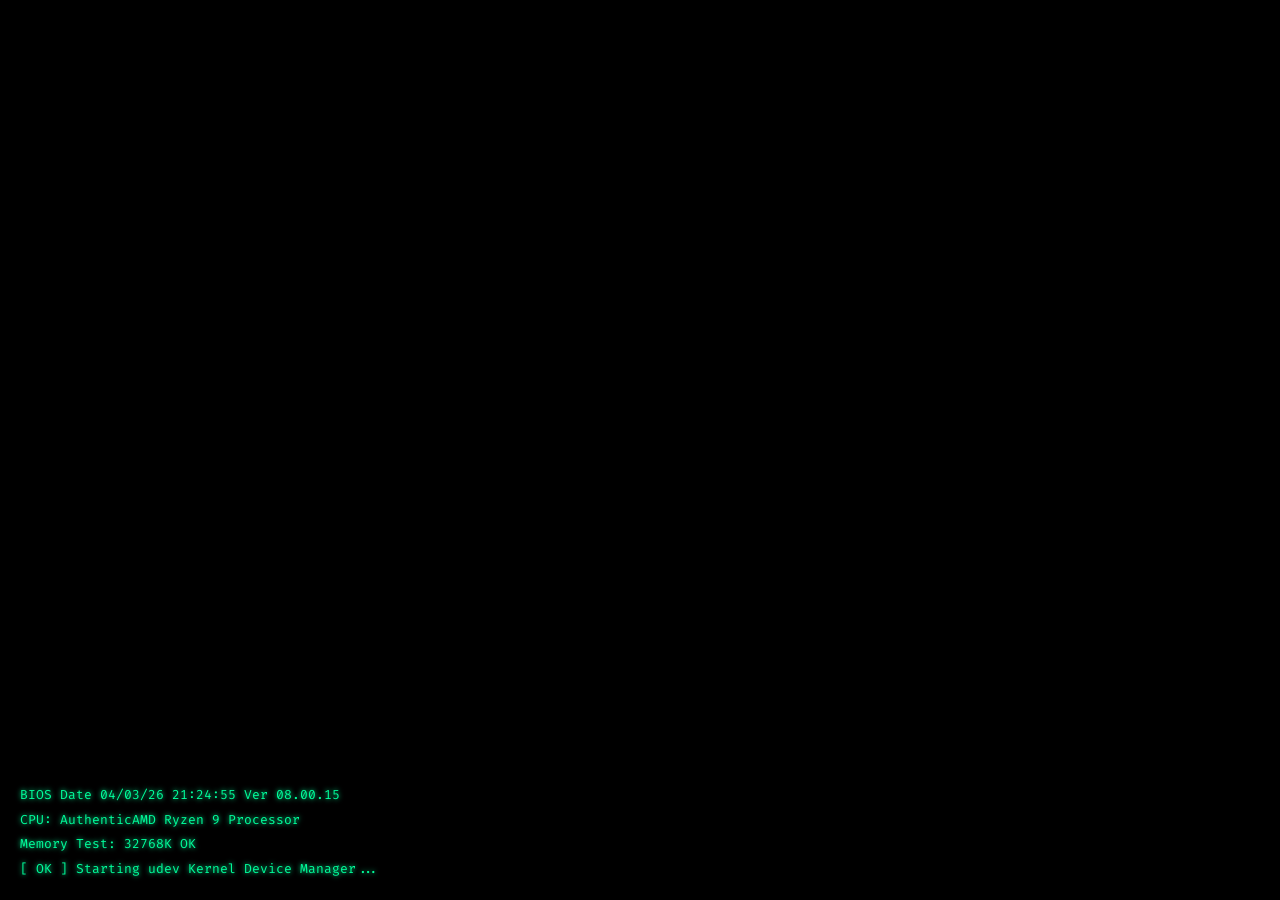
==== index.html @ 86f8ee22 "fix encript email" ====
<!DOCTYPE html>
<html lang="en">

<head>
  <meta charset="UTF-8">
  <meta name="viewport" content="width=device-width, initial-scale=1.0">
  <title>MASU // MATYAS ABRAHAM</title>
  <meta name="description"
    content="Portfolio of Matyas Abraham, a cybersecurity enthusiast, self-taught hacker, and Linux systems explorer. Discover MASU's tools, projects, and free courses.">
  <link
    href="https://fonts.googleapis.com/css2?family=Fira+Code:wght@400;500;600&family=Orbitron:wght@400;600;800;900&display=swap"
    rel="stylesheet">
  <link rel="stylesheet" href="https://cdnjs.cloudflare.com/ajax/libs/font-awesome/6.5.0/css/all.min.css">
  <link rel="stylesheet" href="css/style.css?v=2">
</head>

<body>

  <!-- BOOT SEQUENCE overlay -->
  <div id="boot-screen">
    <div id="boot-log"></div>
  </div>

  <div id="main-content" style="display: none; opacity: 0; transition: opacity 1s;">
    <canvas id="matrix"></canvas>
    <div class="scanline"></div>
    <div class="hex-overlay"></div>

  <!-- HEADER -->
  <header class="logo-header">
    <div class="logo">
      <span class="logo-symbol">☣</span>
      <div class="logo-text">
        <h1 class="glitch" data-text="MATYAS">MATYAS</h1>
        <p class="subtitle">Offensive Security &nbsp;•&nbsp; Linux Systems &nbsp;•&nbsp; Web Exploitation</p>
      </div>
    </div>
    <div class="header-meta">
      <span class="meta-tag">// ADDIS ABABA, ET</span>
      <span class="meta-tag online">● ONLINE</span>
    </div>
  </header>

  <!-- NAV -->
  <nav id="navbar">
    <div class="nav-links">
      <a href="#about"><i class="fas fa-user-secret"></i> About</a>
      <a href="#skills"><i class="fas fa-chart-bar"></i> Skills</a>
      <a href="#tools"><i class="fas fa-toolbox"></i> Arsenal</a>
      <a href="#projects"><i class="fas fa-code-branch"></i> Projects</a>
      <a href="courses.html" target="_blank" rel="noopener"><i class="fas fa-graduation-cap"></i> Courses</a>
      <a href="#terminal"><i class="fas fa-terminal"></i> Terminal</a>
      <a href="#contact"><i class="fas fa-satellite-dish"></i> Contact</a>
    </div>
  </nav>

  <!-- ABOUT -->
  <section id="about" class="card reveal">
    <div class="card-label">// 01 — FOUNDER</div>
    <h2 class="glitch-target">Matyas Abraham</h2>

    <div class="about-grid">
      <div class="about-text">
        <p>Cybersecurity student and self-taught hacker from <span class="t-green">Addis Ababa, Ethiopia</span>.
          Passionate about exploring the depths of technology — from building and customizing Linux environments to
          diving deep into ethical hacking and penetration testing.</p>
        <p>I turn complex problems into hands-on projects: configuring Arch + Hyprland from scratch, building
          interactive security tools, custom ROM flashing, and crafting open-source automation scripts under the <span
            class="t-green">MASU</span> brand.</p>
        <p>I approach learning like a hacker — with curiosity, persistence, and creativity. Founder of <span
            class="t-green">MASU Cyber Academy</span>, building a hacker learning community for everyone.</p>

        <div class="about-badges">
          <span class="badge"><i class="fab fa-linux"></i> Arch Linux</span>
          <span class="badge"><i class="fas fa-shield-halved"></i> BlackArch</span>
          <span class="badge"><i class="fas fa-ethernet"></i> Hyprland</span>
          <span class="badge"><i class="fab fa-github"></i> Open Source</span>
          <span class="badge"><i class="fas fa-globe-africa"></i> Ethiopia</span>
        </div>
      </div>

      <div class="about-stats">
        <div class="stat">
          <span class="stat-num">1</span>
          <span class="stat-label">THM Cert</span>
        </div>
        <div class="stat">
          <span class="stat-num">10+</span>
          <span class="stat-label">Lessons</span>
        </div>
        <div class="stat">
          <span class="stat-num">8+</span>
          <span class="stat-label">Tools</span>
        </div>
        <div class="stat">
          <span class="stat-num">∞</span>
          <span class="stat-label">Curiosity</span>
        </div>
      </div>
    </div>
  </section>

  <!-- SKILLS -->
  <section id="skills" class="card reveal">
    <div class="card-label">// 02 — SKILLS</div>
    <h2 class="glitch-target">Cyber Capabilities</h2>

    <div class="skills-ring-grid">
      <svg width="0" height="0" style="position:absolute;">
        <defs>
          <linearGradient id="greenGradient" x1="0%" y1="0%" x2="100%" y2="0%">
            <stop offset="0%" stop-color="#00ddff" />
            <stop offset="100%" stop-color="#00ff9c" />
          </linearGradient>
          <linearGradient id="yellowGradient" x1="0%" y1="0%" x2="100%" y2="0%">
            <stop offset="0%" stop-color="#f5c518" />
            <stop offset="100%" stop-color="#ffaa00" />
          </linearGradient>
        </defs>
      </svg>

      <div class="skill-ring" data-percent="88">
        <svg viewBox="0 0 100 100">
          <circle class="ring-bg" cx="50" cy="50" r="45"></circle>
          <circle class="ring-fill" cx="50" cy="50" r="45" stroke-dasharray="283" stroke-dashoffset="283"></circle>
        </svg>
        <div class="skill-ring-content">
          <div class="ring-icon"><i class="fab fa-linux"></i></div>
          <div class="ring-num"><span class="counter" data-target="88">0</span><span class="pct">%</span></div>
        </div>
        <p class="ring-name">Arch / Terminal</p>
      </div>

      <div class="skill-ring" data-percent="80">
        <svg viewBox="0 0 100 100">
          <circle class="ring-bg" cx="50" cy="50" r="45"></circle>
          <circle class="ring-fill" cx="50" cy="50" r="45" stroke-dasharray="283" stroke-dashoffset="283"></circle>
        </svg>
        <div class="skill-ring-content">
          <div class="ring-icon"><i class="fas fa-scroll"></i></div>
          <div class="ring-num"><span class="counter" data-target="80">0</span><span class="pct">%</span></div>
        </div>
        <p class="ring-name">Bash Scripting</p>
      </div>

      <div class="skill-ring" data-percent="78">
        <svg viewBox="0 0 100 100">
          <circle class="ring-bg" cx="50" cy="50" r="45"></circle>
          <circle class="ring-fill" cx="50" cy="50" r="45" stroke-dasharray="283" stroke-dashoffset="283"></circle>
        </svg>
        <div class="skill-ring-content">
          <div class="ring-icon"><i class="fas fa-code"></i></div>
          <div class="ring-num"><span class="counter" data-target="78">0</span><span class="pct">%</span></div>
        </div>
        <p class="ring-name">Frontend Dev</p>
      </div>

      <div class="skill-ring" data-percent="65">
        <svg viewBox="0 0 100 100">
          <circle class="ring-bg" cx="50" cy="50" r="45"></circle>
          <circle class="ring-fill" cx="50" cy="50" r="45" stroke-dasharray="283" stroke-dashoffset="283"></circle>
        </svg>
        <div class="skill-ring-content">
          <div class="ring-icon"><i class="fas fa-spider"></i></div>
          <div class="ring-num"><span class="counter" data-target="65">0</span><span class="pct">%</span></div>
        </div>
        <p class="ring-name">Web Security</p>
      </div>

      <div class="skill-ring" data-percent="60">
        <svg viewBox="0 0 100 100">
          <circle class="ring-bg" cx="50" cy="50" r="45"></circle>
          <circle class="ring-fill" cx="50" cy="50" r="45" stroke-dasharray="283" stroke-dashoffset="283"></circle>
        </svg>
        <div class="skill-ring-content">
          <div class="ring-icon"><i class="fas fa-network-wired"></i></div>
          <div class="ring-num"><span class="counter" data-target="60">0</span><span class="pct">%</span></div>
        </div>
        <p class="ring-name">Networking</p>
      </div>

      <div class="skill-ring yellow-ring" data-percent="35">
        <svg viewBox="0 0 100 100">
          <circle class="ring-bg" cx="50" cy="50" r="45"></circle>
          <circle class="ring-fill" cx="50" cy="50" r="45" stroke-dasharray="283" stroke-dashoffset="283"></circle>
        </svg>
        <div class="skill-ring-content">
          <div class="ring-icon"><i class="fab fa-python"></i></div>
          <div class="ring-num"><span class="counter" data-target="35">0</span><span class="pct">%</span></div>
        </div>
        <p class="ring-name">Python</p>
      </div>
    </div>
  </section>

  <!-- TOOLS -->
  <section id="tools" class="card reveal">
    <div class="card-label">// 03 — ARSENAL</div>
    <h2 class="glitch-target">Cyber Arsenal</h2>

    <div class="tools-grid">
      <div class="tool-item">
        <i class="fab fa-linux"></i>
        <span>Arch Linux</span>
      </div>
      <div class="tool-item">
        <i class="fas fa-skull-crossbones"></i>
        <span>BlackArch</span>
      </div>
      <div class="tool-item">
        <i class="fas fa-window-maximize"></i>
        <span>Hyprland</span>
      </div>
      <div class="tool-item">
        <i class="fas fa-terminal"></i>
        <span>Bash / ZSH</span>
      </div>
      <div class="tool-item">
        <i class="fab fa-git-alt"></i>
        <span>Git</span>
      </div>
      <div class="tool-item">
        <i class="fas fa-spider"></i>
        <span>Burp Suite</span>
      </div>
      <div class="tool-item">
        <i class="fas fa-syringe"></i>
        <span>SQLMap</span>
      </div>
      <div class="tool-item">
        <i class="fas fa-satellite-dish"></i>
        <span>Nmap</span>
      </div>
      <div class="tool-item">
        <i class="fas fa-wifi"></i>
        <span>Wireshark</span>
      </div>
      <div class="tool-item">
        <i class="fab fa-python"></i>
        <span>Python</span>
      </div>
    </div>
  </section>

  <!-- PROJECTS -->
  <section id="projects" class="card reveal">
    <div class="card-label">// 04 — PROJECTS</div>
    <h2 class="glitch-target">Build Log</h2>

    <div class="projects-grid">
      <a href="https://github.com/Maty156/masu-hyprland-installer" target="_blank" class="project">
        <div class="project-header">
          <i class="fas fa-desktop"></i>
          <span class="proj-tag">v2.3</span>
        </div>
        <h3>MASU Hyprland Installer</h3>
        <p>Full Hyprland rice with pywal dynamic colors, waybar, wofi, dunst, hyprlock & SDDM. Multi-distro support.</p>
        <div class="proj-footer"><i class="fab fa-github"></i> github.com/Maty156</div>
      </a>

      <a href="https://github.com/Maty156/masu-terminal-installer" target="_blank" class="project">
        <div class="project-header">
          <i class="fas fa-terminal"></i>
          <span class="proj-tag">v7</span>
        </div>
        <h3>MASU Terminal Installer</h3>
        <p>Bash script automating a full ZSH environment: Powerlevel10k, plugins, Nerd Font, multi-distro OS detection.
        </p>
        <div class="proj-footer"><i class="fab fa-github"></i> github.com/Maty156</div>
      </a>

      <a href="/courses.html" target="_blank" class="project">
        <div class="project-header">
          <i class="fas fa-graduation-cap"></i>
          <span class="proj-tag">LIVE</span>
        </div>
        <h3>MASU Free Courses</h3>
        <p>Hacker-themed cybersecurity Free Courses platform. , custom hacker UI frontend.</p>
        <div class="proj-footer"><i class="fab fa-github"></i> github.com/Maty156</div>
      </a>
    </div>
  </section>

  <!-- TERMINAL -->
  <section id="terminal" class="card reveal">
    <div class="card-label">// 05 — TERMINAL</div>
    <h2 class="glitch-target">MASU Terminal</h2>

    <div class="terminal" id="terminalBox">
      <p><span class="t-green">MASU Terminal v1.0</span> — type <span class="t-green">help</span> to begin</p>
    </div>

    <div class="terminal-input-row">
      <span class="prompt">masu@root:~$&nbsp;</span>
      <span class="cursor">█</span>
      <input id="terminalInput" autocomplete="off" spellcheck="false" />
    </div>
  </section>

  <!-- CONTACT -->
  <section id="contact" class="card reveal">
    <div class="card-label">// 06 — SECURE COMMS</div>
    <h2 class="glitch-target">Contact Node</h2>
    
    <div class="contact-content">
      <p>Looking to collaborate, have a question, or just want to ping my server?</p>
      
      <form id="secure-form" class="secure-form" autocomplete="off">
        <div class="input-row">
          <span class="prompt">ALIAS>$</span>
          <input type="text" id="contact-alias" placeholder="guest_user" required>
        </div>
        <div class="input-row">
          <span class="prompt">EMAIL>$</span>
          <input type="email" id="contact-email" placeholder="return_address@domain.com" required>
        </div>
        <div class="input-row">
          <span class="prompt">MSG>$</span>
          <textarea id="contact-msg" placeholder="Enter transmission..." required rows="3"></textarea>
        </div>
        <div class="form-actions">
          <button type="submit" class="btn-glow" id="btn-encrypt">
            <i class="fas fa-lock"></i> Encrypt & Transmit
          </button>
        </div>
        <p id="encrypt-status" style="margin-top: 15px; font-size: 13px; height: 18px; color: var(--green);"></p>
      </form>
      
      <div class="social-links">
        <a href="https://github.com/Maty156" target="_blank"><i class="fab fa-github"></i></a>
        <a href="https://twitter.com/mat_y156" target="_blank"><i class="fab fa-twitter"></i></a>
      </div>
    </div>
  </section>

  <!-- FOOTER -->
  <footer>
    <div class="footer-content">
      <p class="footer-brand">☣ MASU PORTFOLIO</p>
      <p class="footer-sub">Learn • Build • Hack &nbsp;|&nbsp; Addis Ababa, Ethiopia</p>
      <div class="footer-links">
        <a href="https://github.com/Maty156" target="_blank"><i class="fab fa-github"></i></a>
      </div>
    </div>
  </footer>

  <script src="js/script.js?v=2"></script>
  </div> <!-- end #main-content -->
  
  <noscript>
    <style>
      #boot-screen { display: none !important; }
      #main-content { display: block !important; opacity: 1 !important; }
    </style>
  </noscript>
</body>

</html>
---- css/style.css ----
/* =============================================
   MASU CYBER ACADEMY — style.css
   ============================================= */

/* RESET */
*, *::before, *::after {
  box-sizing: border-box;
  margin: 0;
  padding: 0;
}

/* VARIABLES */
:root {
  --green: #00ff9c;
  --green-dim: #00ff9c44;
  --green-faint: #00ff9c08;
  --green-mid: #00ff9c22;
  --yellow: #f5c518;
  --red: #ff4444;
  --cyan: #00ddff;
  --bg: #000;
  --card-bg: rgba(3, 3, 3, 0.65);
  --border: #111;
  --text: #b8f0cc;
  --text-dim: #444;
}

/* BASE */
html { scroll-behavior: smooth; }

body {
  background: var(--bg);
  color: var(--green);
  font-family: 'Fira Code', monospace;
  overflow-x: hidden;
  line-height: 1.6;
  cursor: crosshair;
}

/* SCROLLBAR */
::-webkit-scrollbar {
  width: 8px;
}
::-webkit-scrollbar-track {
  background: var(--bg);
}
::-webkit-scrollbar-thumb {
  background: var(--green-mid);
  border-radius: 4px;
}
::-webkit-scrollbar-thumb:hover {
  background: var(--green);
}

/* MATRIX */
#matrix {
  position: fixed;
  top: 0; left: 0;
  z-index: -2;
  opacity: 0.6;
}

/* OVERLAYS */
.scanline {
  position: fixed;
  inset: 0;
  background: repeating-linear-gradient(
    to bottom,
    transparent 0px,
    transparent 3px,
    rgba(0,0,0,0.06) 3px,
    rgba(0,0,0,0.06) 4px
  );
  pointer-events: none;
  z-index: 1;
}

.hex-overlay {
  position: fixed;
  inset: 0;
  background-image: radial-gradient(circle, #00ff9c06 1px, transparent 1px);
  background-size: 28px 28px;
  z-index: -1;
  pointer-events: none;
}

/* =============================================
   HEADER
   ============================================= */
.logo-header {
  text-align: center;
  padding: 60px 20px 40px;
  border-bottom: 1px solid var(--border);
  position: relative;
}

.logo {
  display: flex;
  align-items: center;
  justify-content: center;
  gap: 20px;
  flex-wrap: wrap;
}

.logo-symbol {
  font-size: 64px;
  text-shadow: 0 0 30px var(--green);
  animation: pulse-glow 3s ease-in-out infinite;
}

@keyframes pulse-glow {
  0%, 100% { text-shadow: 0 0 20px var(--green); }
  50%       { text-shadow: 0 0 40px var(--green), 0 0 80px var(--green-dim); }
}

.logo-text h1.glitch {
  font-family: 'Orbitron', sans-serif;
  font-size: clamp(36px, 7vw, 64px);
  font-weight: 900;
  letter-spacing: 4px;
  text-shadow: 0 0 20px var(--green);
  position: relative;
}

.glitch::before,
.glitch::after {
  content: attr(data-text);
  position: absolute;
  top: 0; left: 0;
  width: 100%;
}

.glitch::before {
  color: #00fffc;
  clip-path: polygon(0 0, 100% 0, 100% 35%, 0 35%);
  animation: glitch-top 4s infinite linear;
  opacity: 0.6;
}

.glitch::after {
  color: #ff00c8;
  clip-path: polygon(0 65%, 100% 65%, 100% 100%, 0 100%);
  animation: glitch-bot 4s infinite linear;
  opacity: 0.4;
}

@keyframes glitch-top {
  0%, 90%, 100% { transform: translate(0); }
  92%            { transform: translate(-2px, -1px); }
  94%            { transform: translate(2px, 1px); }
}
@keyframes glitch-bot {
  0%, 88%, 100% { transform: translate(0); }
  90%            { transform: translate(2px, 1px); }
  93%            { transform: translate(-2px, 0); }
}

.subtitle {
  font-size: 12px;
  color: var(--text-dim);
  letter-spacing: 2px;
  margin-top: 6px;
}

.header-meta {
  display: flex;
  justify-content: center;
  gap: 20px;
  margin-top: 16px;
}

.meta-tag {
  font-size: 11px;
  color: #333;
  letter-spacing: 1px;
}

.meta-tag.online {
  color: var(--green);
  animation: blink 2s infinite;
}

.db-status {
  font-size: 11px;
  color: #333;
  margin-top: 12px;
  letter-spacing: 1px;
  transition: color 0.5s;
}

/* =============================================
   NAV
   ============================================= */
nav {
  display: flex;
  justify-content: center;
  border-bottom: 1px solid var(--border);
  position: sticky;
  top: 0;
  background: rgba(0,0,0,0.9);
  backdrop-filter: blur(10px);
  z-index: 100;
}

.nav-links {
  display: flex;
  flex-wrap: wrap;
  justify-content: center;
}

nav a {
  padding: 12px 16px;
  color: #333;
  text-decoration: none;
  font-size: 12px;
  letter-spacing: 1px;
  position: relative;
  transition: color 0.2s;
  display: flex;
  align-items: center;
  gap: 6px;
}

nav a i { font-size: 11px; }

nav a::after {
  content: "";
  position: absolute;
  bottom: 6px;
  left: 20%;
  width: 0%;
  height: 1px;
  background: var(--green);
  transition: width 0.3s;
}

nav a:hover { color: var(--green); }
nav a:hover::after { width: 60%; }

/* =============================================
   CARDS
   ============================================= */
.card {
  max-width: 900px;
  margin: 40px auto;
  padding: 32px;
  border: 1px solid var(--border);
  background: var(--card-bg);
  backdrop-filter: blur(8px);
  -webkit-backdrop-filter: blur(8px);
  position: relative;
  transition: border-color 0.3s, box-shadow 0.3s, transform 0.3s;
}

.card::before {
  content: "";
  position: absolute;
  top: 0; left: 0;
  width: 3px;
  height: 0;
  background: var(--green);
  transition: height 0.4s ease;
}

.card:hover::before { height: 100%; }

.card:hover {
  border-color: var(--green-dim);
  box-shadow: 0 0 30px rgba(0,255,156,0.06);
}

.card-label {
  font-size: 11px;
  color: var(--text-dim);
  letter-spacing: 2px;
  margin-bottom: 8px;
}

.card h2 {
  font-family: 'Orbitron', sans-serif;
  font-size: 20px;
  font-weight: 600;
  margin-bottom: 24px;
  padding-bottom: 12px;
  border-bottom: 1px solid var(--border);
}

/* =============================================
   ABOUT SECTION
   ============================================= */
.about-grid {
  display: grid;
  grid-template-columns: 1fr 200px;
  gap: 40px;
  align-items: start;
}

@media (max-width: 640px) {
  .about-grid { grid-template-columns: 1fr; }
}

.about-text p {
  color: var(--text);
  font-size: 13px;
  margin-bottom: 14px;
  line-height: 1.7;
}

.t-green { color: var(--green); }
.t-dim   { color: var(--text-dim); }

.about-badges {
  display: flex;
  flex-wrap: wrap;
  gap: 8px;
  margin-top: 20px;
}

.badge {
  font-size: 11px;
  padding: 4px 10px;
  border: 1px solid var(--green-dim);
  color: var(--green);
  background: var(--green-faint);
  letter-spacing: 1px;
  display: flex;
  align-items: center;
  gap: 6px;
}

.about-stats {
  display: grid;
  grid-template-columns: 1fr 1fr;
  gap: 12px;
}

.stat {
  display: flex;
  flex-direction: column;
  align-items: center;
  border: 1px solid var(--border);
  padding: 16px 8px;
  background: rgba(0,255,156,0.02);
  text-align: center;
}

.stat-num {
  font-family: 'Orbitron', sans-serif;
  font-size: 22px;
  font-weight: 700;
  color: var(--green);
  text-shadow: 0 0 10px var(--green);
}

.stat-label {
  font-size: 10px;
  color: var(--text-dim);
  letter-spacing: 1px;
  margin-top: 4px;
}

/* =============================================
   SKILLS OVERHAUL
   ============================================= */
.skills-ring-grid {
  display: grid;
  grid-template-columns: repeat(auto-fit, minmax(110px, 1fr));
  gap: 30px;
  justify-items: center;
  padding-top: 10px;
}

.skill-ring {
  position: relative;
  width: 120px;
  display: flex;
  flex-direction: column;
  align-items: center;
}

.skill-ring svg {
  width: 100px;
  height: 100px;
  transform: rotate(-90deg);
  overflow: visible;
}

.ring-bg {
  fill: none;
  stroke: rgba(255, 255, 255, 0.05);
  stroke-width: 4;
}

.ring-fill {
  fill: none;
  stroke: url(#greenGradient);
  stroke-width: 6;
  stroke-linecap: round;
  filter: drop-shadow(0 0 4px var(--green-dim));
  transition: stroke-dashoffset 2s cubic-bezier(0.1, 0.8, 0.2, 1);
}

.yellow-ring .ring-fill {
  stroke: url(#yellowGradient);
  filter: drop-shadow(0 0 4px rgba(245, 197, 24, 0.3));
}

.skill-ring-content {
  position: absolute;
  top: 50px;
  left: 50%;
  transform: translate(-50%, -50%);
  display: flex;
  flex-direction: column;
  align-items: center;
  justify-content: center;
  pointer-events: none;
}

.ring-icon {
  font-size: 16px;
  color: var(--text-dim);
  margin-bottom: 2px;
  transition: color 0.3s, text-shadow 0.3s;
}

.skill-ring:hover .ring-icon {
  color: var(--green);
  text-shadow: 0 0 8px var(--green);
}

.yellow-ring:hover .ring-icon {
  color: var(--yellow);
  text-shadow: 0 0 8px var(--yellow);
}

.ring-num {
  font-family: 'Orbitron', sans-serif;
  font-size: 16px;
  font-weight: 700;
  color: var(--text);
  line-height: 1;
}

.ring-num .pct {
  font-size: 10px;
  color: var(--green);
  margin-left: 2px;
}

.yellow-ring .pct {
  color: var(--yellow);
}

.ring-name {
  margin-top: 14px;
  font-family: 'Fira Code', monospace;
  font-size: 12px;
  text-align: center;
  color: var(--text);
  letter-spacing: 0.5px;
}

/* =============================================
   TOOLS GRID
   ============================================= */
.tools-grid {
  display: grid;
  grid-template-columns: repeat(auto-fill, minmax(130px, 1fr));
  gap: 10px;
}

.tool-item {
  border: 1px solid var(--border);
  padding: 14px 10px;
  text-align: center;
  font-size: 12px;
  color: var(--text-dim);
  transition: 0.2s;
  display: flex;
  flex-direction: column;
  align-items: center;
  gap: 8px;
}

.tool-item i { font-size: 20px; transition: 0.2s; }

.tool-item:hover {
  border-color: var(--green-dim);
  color: var(--green);
  background: var(--green-faint);
  box-shadow: 0 0 12px rgba(0,255,156,0.08);
}

.tool-item:hover i {
  text-shadow: 0 0 10px var(--green);
}

/* =============================================
   PROJECTS
   ============================================= */
.projects-grid {
  display: grid;
  grid-template-columns: repeat(auto-fit, minmax(240px, 1fr));
  gap: 16px;
}

.project {
  border: 1px solid var(--border);
  padding: 22px;
  text-decoration: none;
  color: var(--text);
  display: block;
  transition: 0.25s;
  position: relative;
  overflow: hidden;
}

.project::after {
  content: "";
  position: absolute;
  bottom: 0; left: 0;
  width: 0;
  height: 2px;
  background: var(--green);
  transition: width 0.3s;
}

.project:hover { 
  border-color: var(--green-dim);
  background: rgba(0, 255, 156, 0.02);
  transform: translateY(-4px);
  box-shadow: 0 10px 20px rgba(0,255,156,0.05);
}
.project:hover::after { width: 100%; }

.project-header {
  display: flex;
  justify-content: space-between;
  align-items: center;
  margin-bottom: 10px;
}

.project-header i {
  font-size: 20px;
  color: var(--green);
  text-shadow: 0 0 8px var(--green);
}

.proj-tag {
  font-size: 10px;
  padding: 2px 8px;
  border: 1px solid var(--green-dim);
  color: var(--green);
  background: var(--green-faint);
}

.project h3 {
  font-family: 'Orbitron', sans-serif;
  font-size: 13px;
  color: var(--green);
  margin-bottom: 8px;
}

.project p {
  font-size: 12px;
  color: var(--text-dim);
  line-height: 1.6;
  margin-bottom: 14px;
}

.proj-footer {
  font-size: 11px;
  color: #333;
}

/* =============================================
   CONTACT & BUTTONS
   ============================================= */
.btn-glow {
  display: inline-flex;
  align-items: center;
  gap: 8px;
  padding: 12px 24px;
  background: rgba(0, 255, 156, 0.05);
  color: var(--green);
  border: 1px solid var(--green);
  text-decoration: none;
  font-family: 'Orbitron', sans-serif;
  font-size: 14px;
  letter-spacing: 1px;
  text-transform: uppercase;
  transition: all 0.3s ease;
  position: relative;
  overflow: hidden;
  cursor: pointer;
}

.btn-glow::before {
  content: "";
  position: absolute;
  top: 0; left: -100%;
  width: 100%; height: 100%;
  background: linear-gradient(90deg, transparent, rgba(0, 255, 156, 0.2), transparent);
  transition: left 0.5s ease;
}

.btn-glow:hover {
  background: var(--green);
  color: #000;
  box-shadow: 0 0 20px rgba(0, 255, 156, 0.4);
}

.btn-glow:hover::before {
  left: 100%;
}

.contact-content {
  text-align: center;
  padding: 30px 0 10px;
}

.contact-content p {
  color: var(--text);
  margin-bottom: 24px;
  font-size: 14px;
}

.social-links {
  margin-top: 30px;
  display: flex;
  justify-content: center;
  gap: 20px;
}

.social-links a {
  color: var(--text-dim);
  font-size: 24px;
  transition: color 0.3s, text-shadow 0.3s;
}

.social-links a:hover {
  color: var(--green);
  text-shadow: 0 0 10px var(--green);
}

/* =============================================
   TERMINAL
   ============================================= */
.terminal {
  background: #000;
  border: 1px solid #0a0a0a;
  padding: 16px;
  height: 260px;
  overflow-y: auto;
  font-size: 13px;
  scrollbar-width: thin;
  scrollbar-color: var(--green-dim) transparent;
}

.terminal p { margin-bottom: 4px; color: var(--text); }

.terminal-input-row {
  display: flex;
  align-items: center;
  border: 1px solid #0a0a0a;
  border-top: none;
  padding: 10px 16px;
  gap: 4px;
}

.prompt { color: var(--green); font-size: 13px; white-space: nowrap; }

#terminalInput {
  background: transparent;
  border: none;
  color: var(--green);
  flex: 1;
  outline: none;
  font-family: inherit;
  font-size: 13px;
}

.cursor { animation: blink 1s infinite; color: var(--green); }

@keyframes blink {
  0%, 100% { opacity: 1; }
  50%       { opacity: 0; }
}

/* =============================================
   COURSES PAGE
   ============================================= */
.courses-main {
  max-width: 960px;
  margin: 0 auto;
  padding: 0 20px 60px;
}

/* Search */
.search-wrapper {
  max-width: 960px;
  margin: 30px auto 0;
  padding: 0 20px;
}

.search-box {
  display: flex;
  align-items: center;
  gap: 12px;
  border: 1px solid var(--border);
  background: var(--card-bg);
  padding: 12px 18px;
  transition: border-color 0.2s;
}

.search-box:focus-within {
  border-color: var(--green-dim);
  box-shadow: 0 0 20px rgba(0,255,156,0.05);
}

.search-icon { color: var(--text-dim); font-size: 14px; }

#courseSearch {
  background: transparent;
  border: none;
  outline: none;
  color: var(--green);
  font-family: inherit;
  font-size: 13px;
  flex: 1;
  letter-spacing: 1px;
}

#courseSearch::placeholder { color: #222; }

.search-count {
  font-size: 11px;
  color: var(--text-dim);
  white-space: nowrap;
}

/* Section */
.course-section {
  margin-top: 48px;
}

.section-header {
  display: flex;
  align-items: center;
  gap: 14px;
  margin-bottom: 20px;
  flex-wrap: wrap;
}

.section-label {
  font-size: 10px;
  padding: 3px 8px;
  border: 1px solid var(--red);
  color: var(--red);
  background: rgba(255,68,68,0.06);
  letter-spacing: 2px;
  white-space: nowrap;
}

.course-section[data-section="general"] .section-label {
  border-color: var(--cyan);
  color: var(--cyan);
  background: rgba(0,221,255,0.06);
}

.section-title {
  font-family: 'Orbitron', sans-serif;
  font-size: 15px;
  font-weight: 600;
  color: var(--green);
  display: flex;
  align-items: center;
  gap: 10px;
  white-space: nowrap;
}

.section-title i { font-size: 14px; }

.section-line {
  flex: 1;
  height: 1px;
  background: var(--border);
  min-width: 20px;
}

.section-count {
  font-size: 11px;
  color: var(--text-dim);
  white-space: nowrap;
}

/* Course Grid */
.grid-container {
  display: grid;
  grid-template-columns: repeat(auto-fill, minmax(260px, 1fr));
  gap: 10px;
}

/* Course Card */
.course-card {
  border: 1px solid var(--border);
  padding: 16px 18px;
  display: flex;
  align-items: center;
  gap: 14px;
  color: var(--text);
  text-decoration: none;
  position: relative;
  transition: 0.2s;
  background: var(--card-bg);
  overflow: hidden;
}

/* left accent bar */
.course-card::before {
  content: "";
  position: absolute;
  left: 0; top: 0;
  width: 2px;
  height: 0;
  background: var(--green);
  transition: height 0.25s ease;
}

.course-card:hover::before { height: 100%; }

.course-card:hover {
  border-color: var(--green-dim);
  box-shadow: 0 0 16px rgba(0,255,156,0.08);
  transform: translateX(3px);
}

.course-icon {
  width: 36px;
  height: 36px;
  border: 1px solid var(--border);
  display: flex;
  align-items: center;
  justify-content: center;
  font-size: 16px;
  color: var(--green);
  flex-shrink: 0;
  transition: 0.2s;
}

.course-card:hover .course-icon {
  border-color: var(--green-dim);
  box-shadow: 0 0 10px rgba(0,255,156,0.15);
  text-shadow: 0 0 8px var(--green);
}

.course-info {
  flex: 1;
  display: flex;
  flex-direction: column;
  gap: 3px;
  min-width: 0;
}

.course-title {
  font-size: 13px;
  color: var(--green);
  letter-spacing: 0.5px;
  white-space: nowrap;
  overflow: hidden;
  text-overflow: ellipsis;
}

.course-meta {
  font-size: 10px;
  color: var(--text-dim);
  letter-spacing: 1px;
}

.course-arrow {
  font-size: 10px;
  color: #222;
  transition: color 0.2s;
  flex-shrink: 0;
}

.course-card:hover .course-arrow { color: var(--green); }

/* No results */
.no-results {
  text-align: center;
  padding: 60px 20px;
  color: var(--text-dim);
}

.no-results i { font-size: 32px; margin-bottom: 16px; display: block; }
.no-results p { font-size: 13px; }

/* =============================================
   FOOTER
   ============================================= */
footer {
  border-top: 1px solid var(--border);
  padding: 30px 20px;
  text-align: center;
}

.footer-brand {
  font-family: 'Orbitron', sans-serif;
  font-size: 13px;
  color: var(--green);
  margin-bottom: 6px;
}

.footer-sub {
  font-size: 11px;
  color: var(--text-dim);
  letter-spacing: 1px;
}

.footer-links {
  margin-top: 14px;
  display: flex;
  justify-content: center;
  gap: 16px;
}

.footer-links a {
  color: #333;
  font-size: 18px;
  text-decoration: none;
  transition: color 0.2s;
}

.footer-links a:hover { color: var(--green); }

/* =============================================
   REVEAL ANIMATION
   ============================================= */
.reveal {
  opacity: 0;
  transform: translateY(20px);
  transition: opacity 0.5s ease, transform 0.5s ease;
}

.reveal.visible {
  opacity: 1;
  transform: translateY(0);
}

/* =============================================
   SCROLLBAR
   ============================================= */
::-webkit-scrollbar { width: 4px; }
::-webkit-scrollbar-track { background: transparent; }
::-webkit-scrollbar-thumb { background: var(--green-dim); border-radius: 2px; }

/* =============================================
   RESPONSIVE
   ============================================= */
@media (max-width: 480px) {
  .logo { flex-direction: column; }
  .card { padding: 20px; margin: 20px 12px; }
  .grid-container { grid-template-columns: 1fr; }
  .tools-grid { grid-template-columns: repeat(auto-fill, minmax(100px, 1fr)); }
  .projects-grid { grid-template-columns: 1fr; }
  nav a { padding: 10px 10px; font-size: 11px; }
}

/* Glow depth levels */
.glow-soft { text-shadow: 0 0 6px var(--green); }
.glow-mid  { text-shadow: 0 0 12px var(--green); }
.glow-hard { text-shadow: 0 0 24px var(--green); }

/* Card hover elevation */
.card:hover {
  transform: translateY(-4px);
}

/* Smooth transitions globally */
* {
  transition: all 0.2s ease;
}

.project {
  background: linear-gradient(180deg, #020202, #000);
}

.project:hover {
  transform: translateY(-6px) scale(1.01);
  box-shadow: 0 10px 40px rgba(0,255,156,0.08);
}

/* FILTER BAR */
.course-filters {
  display: flex;
  gap: 10px;
  justify-content: center;
  margin: 20px auto 10px;
  flex-wrap: wrap;
}

/* BUTTON BASE */
.course-filters button {
  background: transparent;
  border: 1px solid var(--border);
  color: var(--text-dim);
  font-family: 'Share Tech Mono', monospace;
  font-size: 11px;
  letter-spacing: 1px;
  padding: 8px 16px;
  cursor: pointer;
  transition: all 0.2s ease;
  position: relative;
}

/* HOVER EFFECT */
.course-filters button:hover {
  color: var(--green);
  border-color: var(--green-dim);
  background: var(--green-faint);
  box-shadow: 0 0 12px rgba(0,255,156,0.08);
}

/* ACTIVE BUTTON */
.course-filters button.active {
  color: var(--green);
  border-color: var(--green);
  background: rgba(0,255,156,0.08);
  box-shadow: 0 0 14px rgba(0,255,156,0.15);
}

/* SMALL GLOW LINE */
.course-filters button::after {
  content: "";
  position: absolute;
  bottom: -2px;
  left: 20%;
  width: 0%;
  height: 1px;
  background: var(--green);
  transition: width 0.3s;
}

.course-filters button:hover::after {
  width: 60%;
}

/* =============================================
   HACKER UX ADDITIONS
   ============================================= */

/* Global Cursor Override */
a, button, .project, .tool-item, .btn-glow, input, textarea {
  cursor: crosshair !important;
}

/* Boot Screen Overlay */
#boot-screen {
  position: fixed;
  inset: 0;
  background: #000;
  z-index: 9999;
  padding: 20px;
  font-family: 'Fira Code', monospace;
  font-size: 13px;
  color: var(--green);
  overflow: hidden;
  display: flex;
  flex-direction: column;
  justify-content: flex-end;
}

#boot-log {
  display: flex;
  flex-direction: column;
  gap: 4px;
}

#boot-log p {
  margin: 0;
  text-shadow: 0 0 5px var(--green);
  opacity: 0;
  animation: log-fade 0.05s forwards;
}

@keyframes log-fade {
  to { opacity: 1; }
}

/* Secure Contact Form */
.secure-form {
  display: flex;
  flex-direction: column;
  gap: 16px;
  text-align: left;
  max-width: 400px;
  margin: 0 auto 30px;
}

.input-row {
  display: flex;
  flex-direction: column;
  gap: 6px;
  background: rgba(0, 255, 156, 0.02);
  border: 1px solid var(--border);
  padding: 10px 14px;
  transition: border-color 0.3s, box-shadow 0.3s;
}

.input-row:focus-within {
  border-color: var(--green-dim);
  box-shadow: 0 0 10px rgba(0, 255, 156, 0.05);
}

.input-row .prompt {
  font-size: 11px;
  color: var(--green);
  letter-spacing: 1px;
}

.secure-form input,
.secure-form textarea {
  background: transparent;
  border: none;
  outline: none;
  color: var(--text);
  font-family: inherit;
  font-size: 13px;
  width: 100%;
}

.secure-form input::placeholder,
.secure-form textarea::placeholder {
  color: #333;
}

.form-actions {
  text-align: center;
  margin-top: 10px;
}
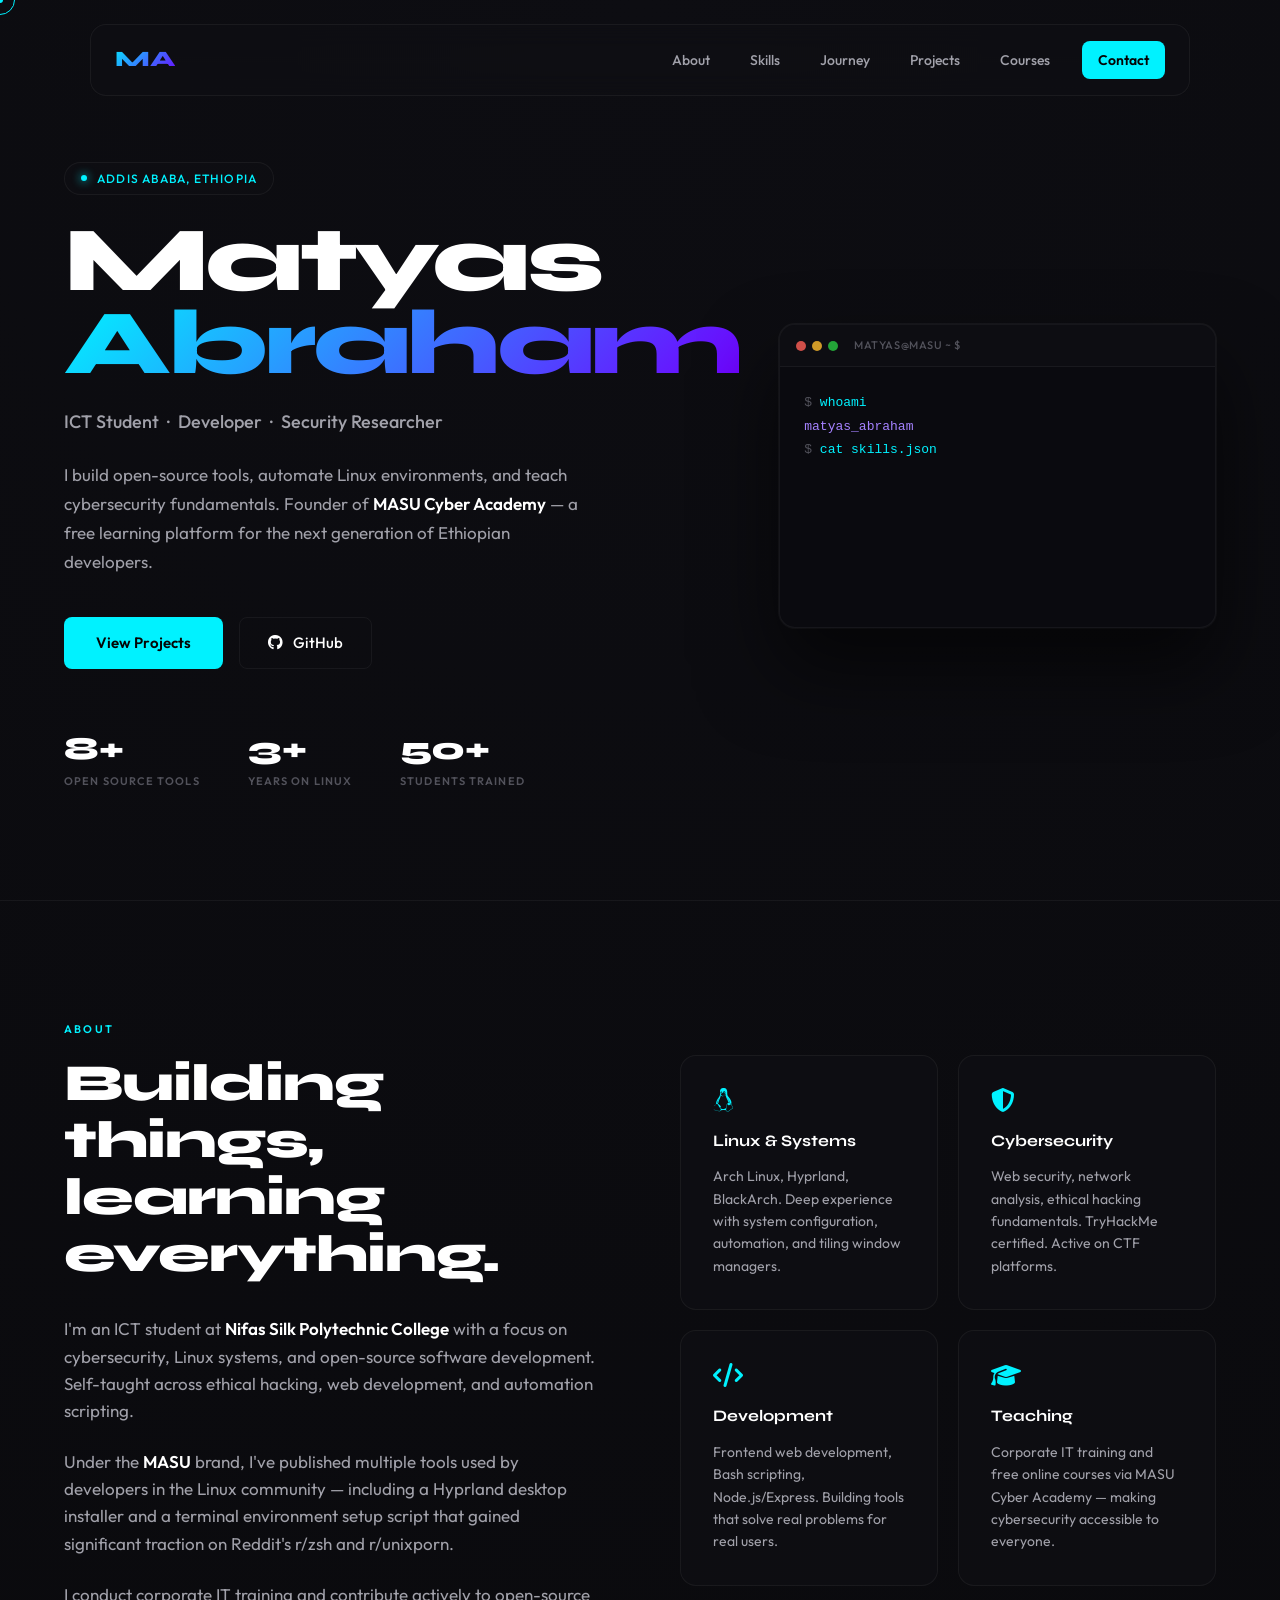
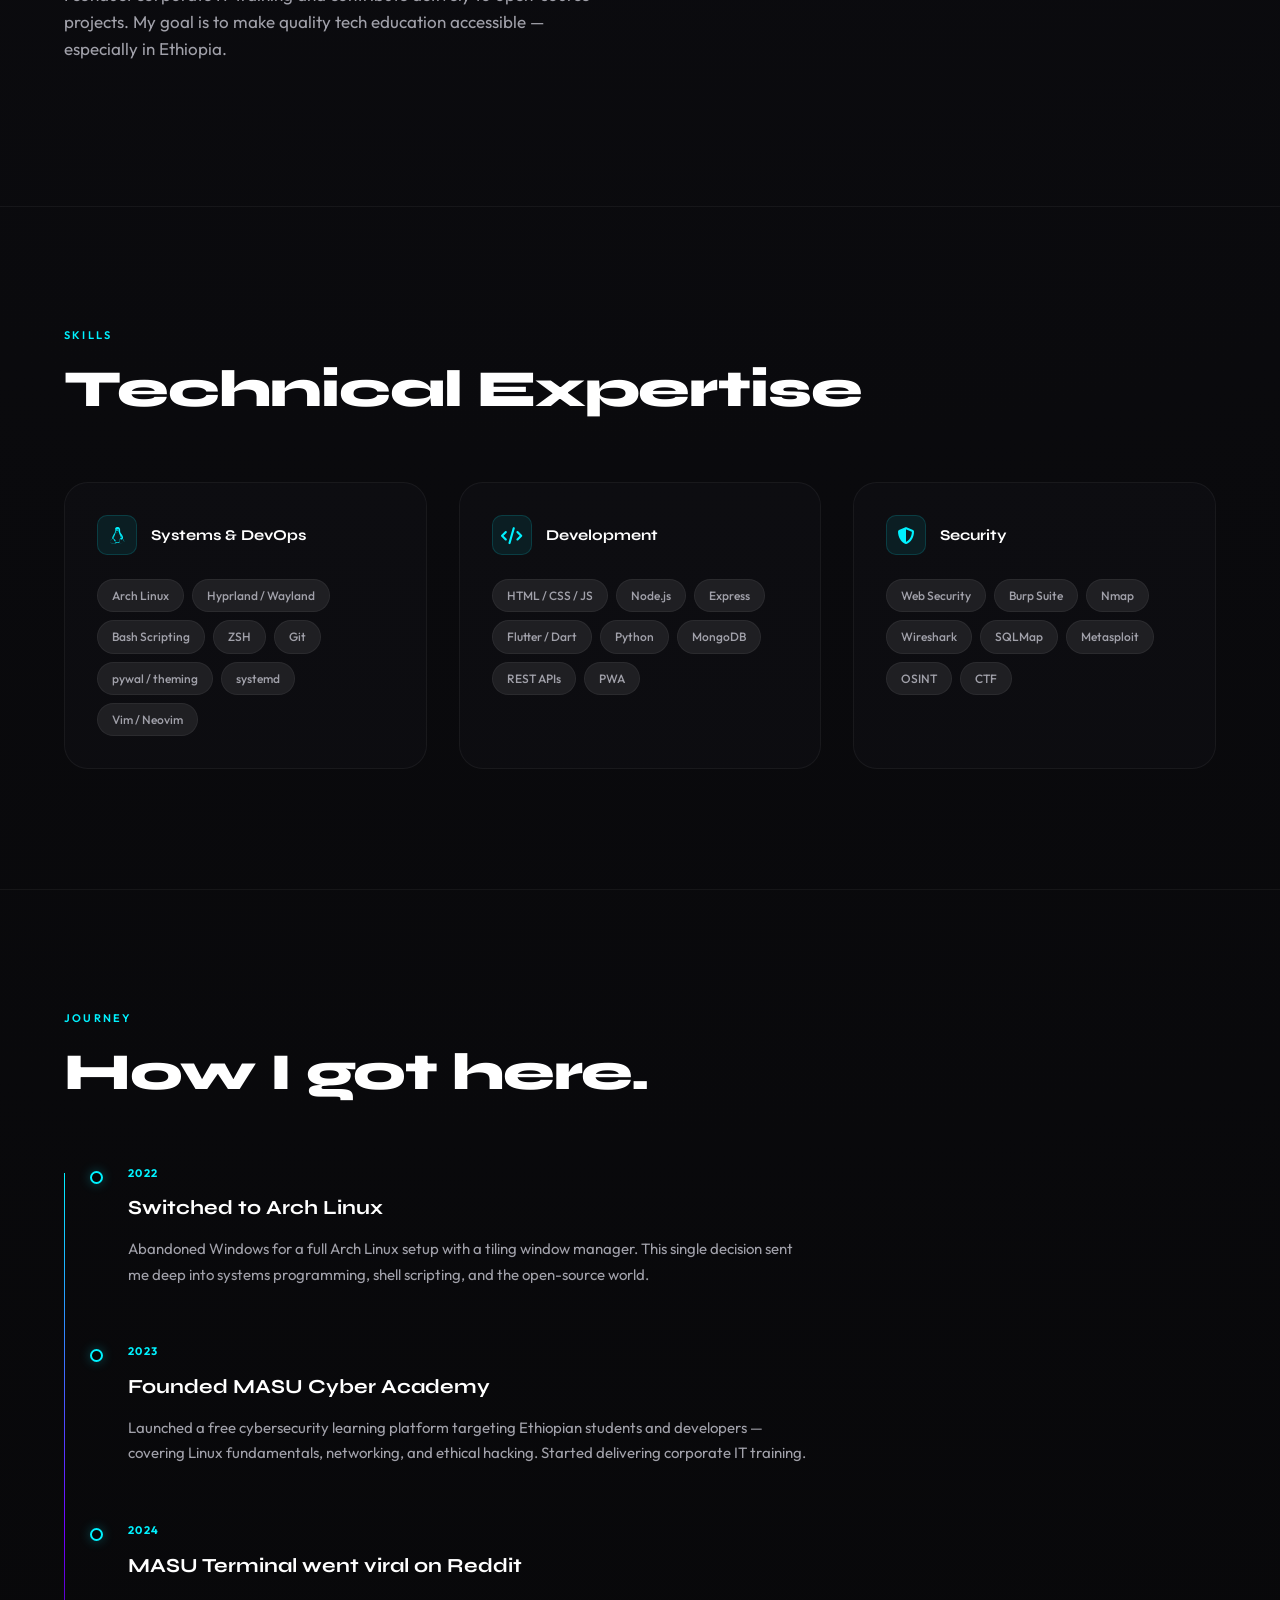
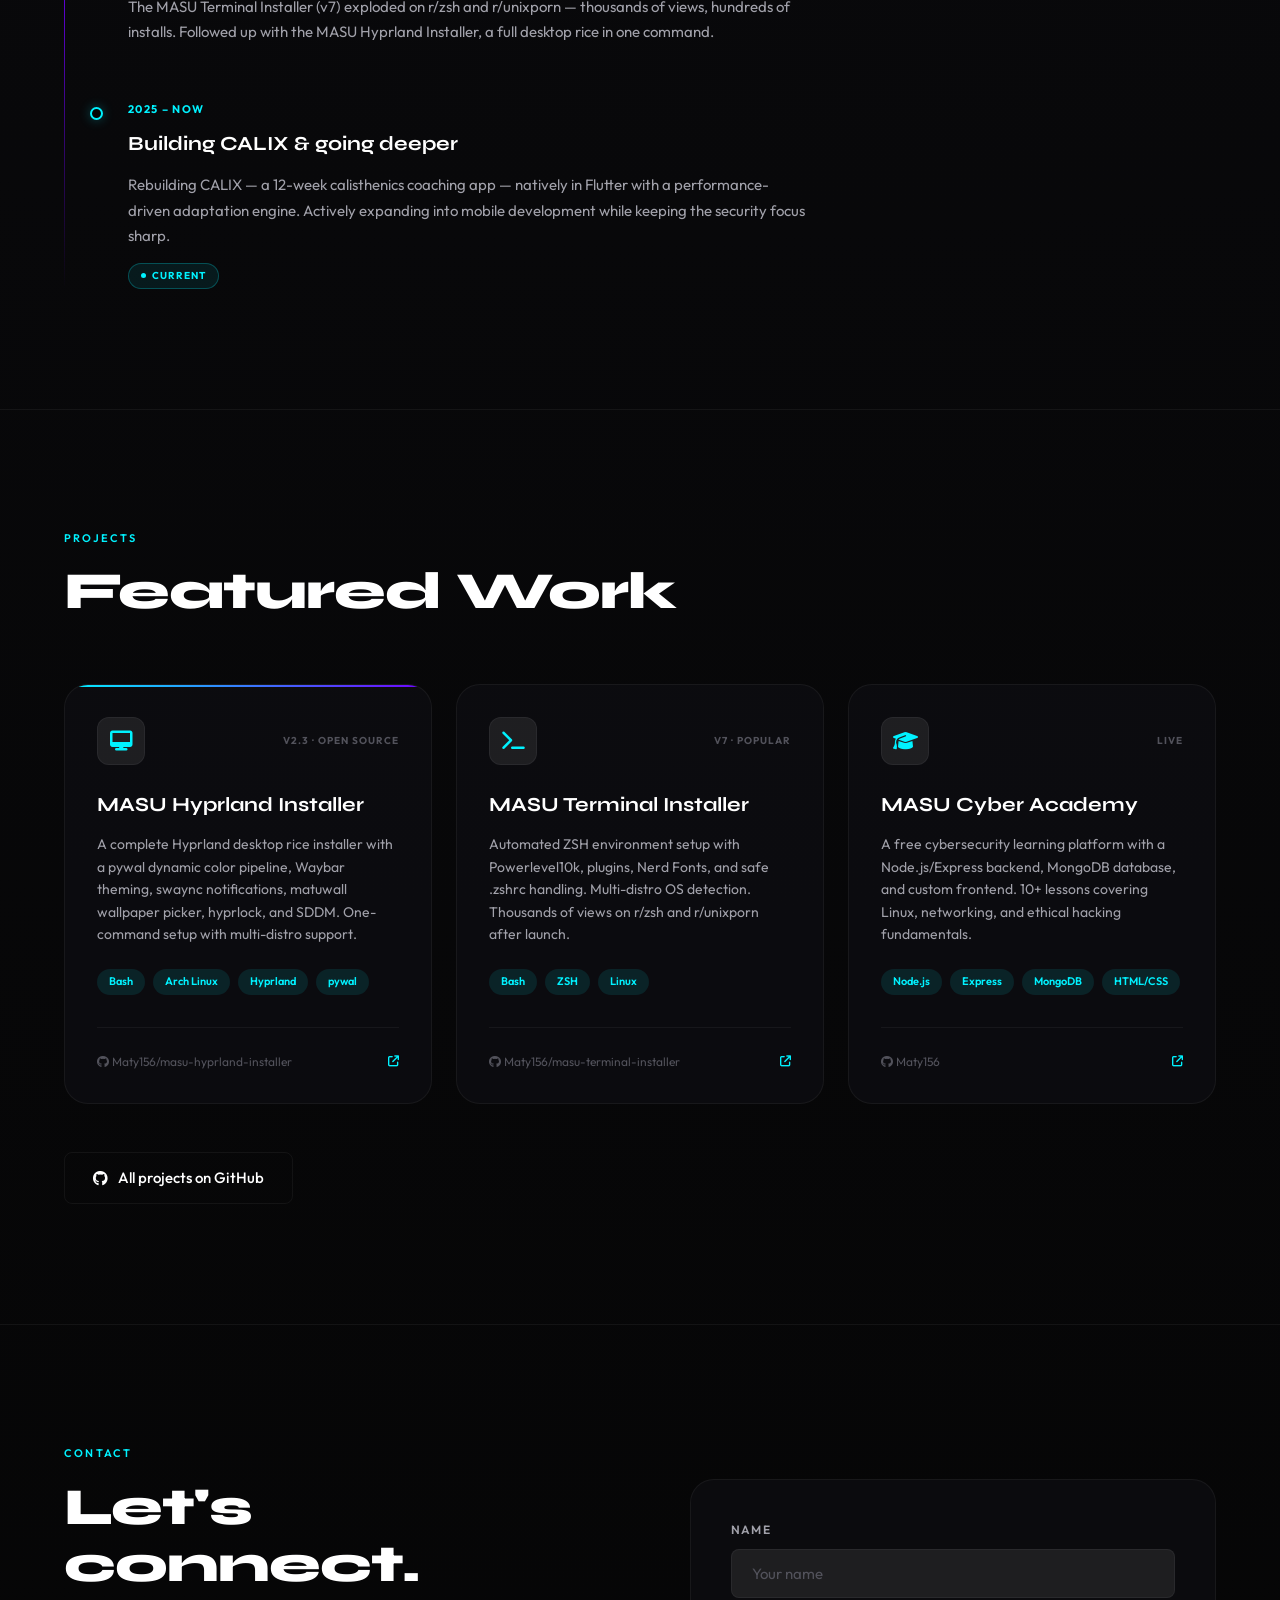
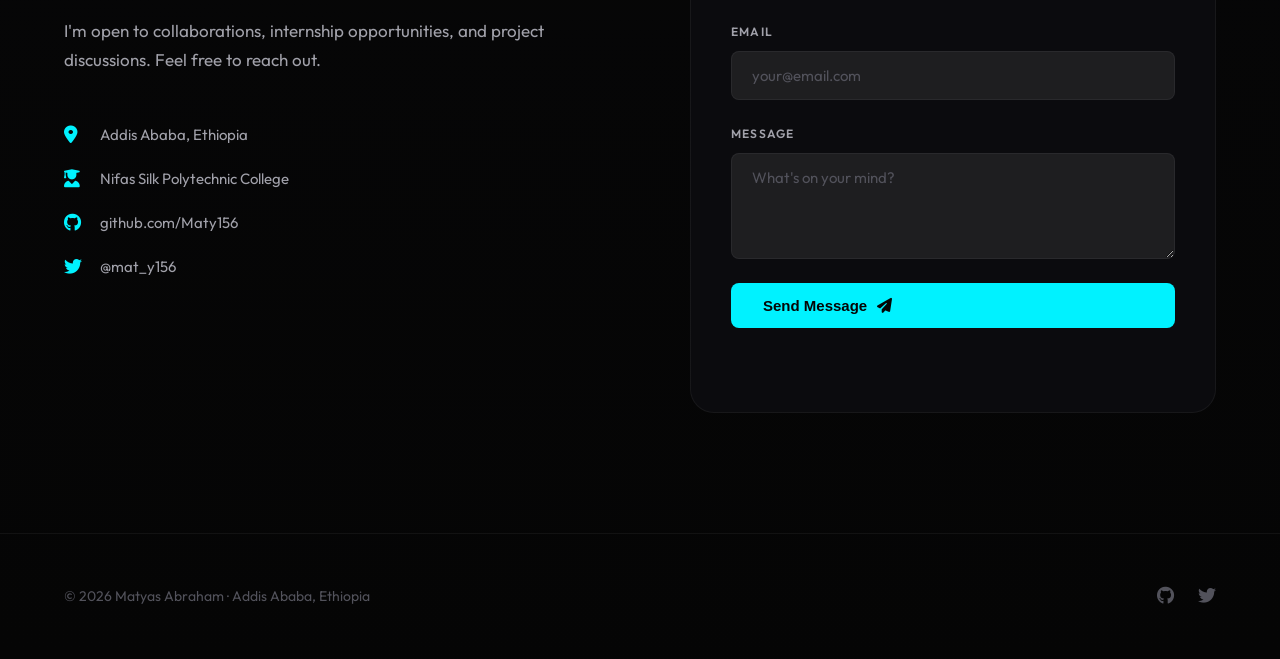
==== commit 1f4c95bd: "updated all file" ====
--- a/index.html
+++ b/index.html
@@ -4,355 +4,325 @@
 <head>
   <meta charset="UTF-8">
   <meta name="viewport" content="width=device-width, initial-scale=1.0">
-  <title>MASU // MATYAS ABRAHAM</title>
-  <meta name="description"
-    content="Portfolio of Matyas Abraham, a cybersecurity enthusiast, self-taught hacker, and Linux systems explorer. Discover MASU's tools, projects, and free courses.">
-  <link
-    href="https://fonts.googleapis.com/css2?family=Fira+Code:wght@400;500;600&family=Orbitron:wght@400;600;800;900&display=swap"
-    rel="stylesheet">
-  <link rel="stylesheet" href="https://cdnjs.cloudflare.com/ajax/libs/font-awesome/6.5.0/css/all.min.css">
-  <link rel="stylesheet" href="css/style.css?v=2">
+  <title>Matyas Abraham — Developer & Security Researcher</title>
+  <meta name="description" content="Portfolio of Matyas Abraham — ICT student, developer, and cybersecurity researcher from Addis Ababa, Ethiopia. Founder of MASU Cyber Academy.">
+  <link rel="preconnect" href="https://fonts.googleapis.com">
+  <link rel="preconnect" href="https://fonts.gstatic.com" crossorigin>
+  <link href="https://fonts.googleapis.com/css2?family=Outfit:wght@300;400;500;600;700&family=Syne:wght@600;700;800&display=swap" rel="stylesheet">
+  <link rel="stylesheet" href="https://cdnjs.cloudflare.com/ajax/libs/font-awesome/6.5.1/css/all.min.css">
+  <link rel="stylesheet" href="css/style.css">
 </head>
 
 <body>
 
-  <!-- BOOT SEQUENCE overlay -->
-  <div id="boot-screen">
-    <div id="boot-log"></div>
+  <div class="cursor-dot"></div>
+  <div class="cursor-outline"></div>
+
+  <div id="main-content">
+
+    <!-- NAV -->
+    <nav id="navbar">
+      <div class="nav-inner">
+        <a href="#" class="nav-logo">MA</a>
+        <div class="nav-links">
+          <a href="#about">About</a>
+          <a href="#skills">Skills</a>
+          <a href="#journey">Journey</a>
+          <a href="#projects">Projects</a>
+          <a href="courses.html" target="_blank">Courses</a>
+          <a href="#contact" class="nav-cta">Contact</a>
+        </div>
+        <button class="nav-toggle" id="navToggle"><i class="fas fa-bars"></i></button>
+      </div>
+    </nav>
+
+    <!-- HERO -->
+    <section id="hero">
+      <div class="hero-inner">
+        <div class="hero-eyebrow">
+          <span class="dot"></span>
+          <span>Addis Ababa, Ethiopia</span>
+        </div>
+        <h1 class="hero-name">Matyas<br><span>Abraham</span></h1>
+        <p class="hero-tagline">ICT Student &nbsp;·&nbsp; Developer &nbsp;·&nbsp; Security Researcher</p>
+        <p class="hero-desc">I build open-source tools, automate Linux environments, and teach cybersecurity fundamentals. Founder of <strong>MASU Cyber Academy</strong> — a free learning platform for the next generation of Ethiopian developers.</p>
+        <div class="hero-actions">
+          <a href="#projects" class="btn-primary">View Projects</a>
+          <a href="https://github.com/Maty156" target="_blank" class="btn-ghost"><i class="fab fa-github"></i> GitHub</a>
+        </div>
+        <div class="hero-stats">
+          <div class="hstat"><span>8+</span><p>Open Source Tools</p></div>
+          <div class="hstat"><span>3+</span><p>Years on Linux</p></div>
+          <div class="hstat"><span>50+</span><p>Students Trained</p></div>
+        </div>
+      </div>
+      <div class="hero-visual">
+        <div class="code-window">
+          <div class="cw-bar">
+            <div class="cw-dots"><span></span><span></span><span></span></div>
+            <p class="cw-title">matyas@masu ~ $</p>
+          </div>
+          <div class="cw-body" id="typeArea"></div>
+        </div>
+      </div>
+    </section>
+
+    <!-- ABOUT -->
+    <section id="about" class="section reveal">
+      <div class="container">
+        <div class="section-label">About</div>
+        <div class="about-grid">
+          <div class="about-text">
+            <h2>Building things,<br>learning everything.</h2>
+            <p>I'm an ICT student at <strong>Nifas Silk Polytechnic College</strong> with a focus on cybersecurity, Linux systems, and open-source software development. Self-taught across ethical hacking, web development, and automation scripting.</p>
+            <p>Under the <strong>MASU</strong> brand, I've published multiple tools used by developers in the Linux community — including a Hyprland desktop installer and a terminal environment setup script that gained significant traction on Reddit's r/zsh and r/unixporn.</p>
+            <p>I conduct corporate IT training and contribute actively to open-source projects. My goal is to make quality tech education accessible — especially in Ethiopia.</p>
+          </div>
+          <div class="about-cards">
+            <div class="acard stagger">
+              <i class="fab fa-linux"></i>
+              <h4>Linux & Systems</h4>
+              <p>Arch Linux, Hyprland, BlackArch. Deep experience with system configuration, automation, and tiling window managers.</p>
+            </div>
+            <div class="acard stagger">
+              <i class="fas fa-shield-halved"></i>
+              <h4>Cybersecurity</h4>
+              <p>Web security, network analysis, ethical hacking fundamentals. TryHackMe certified. Active on CTF platforms.</p>
+            </div>
+            <div class="acard stagger">
+              <i class="fas fa-code"></i>
+              <h4>Development</h4>
+              <p>Frontend web development, Bash scripting, Node.js/Express. Building tools that solve real problems for real users.</p>
+            </div>
+            <div class="acard stagger">
+              <i class="fas fa-graduation-cap"></i>
+              <h4>Teaching</h4>
+              <p>Corporate IT training and free online courses via MASU Cyber Academy — making cybersecurity accessible to everyone.</p>
+            </div>
+          </div>
+        </div>
+      </div>
+    </section>
+
+    <!-- SKILLS -->
+    <section id="skills" class="section reveal">
+      <div class="container">
+        <div class="section-label">Skills</div>
+        <h2>Technical Expertise</h2>
+        <div class="skills-pills-grid">
+          <div class="spill-group stagger">
+            <div class="spill-group-header">
+              <i class="fab fa-linux"></i>
+              <h4>Systems &amp; DevOps</h4>
+            </div>
+            <div class="spill-tags">
+              <span>Arch Linux</span><span>Hyprland / Wayland</span><span>Bash Scripting</span>
+              <span>ZSH</span><span>Git</span><span>pywal / theming</span><span>systemd</span>
+              <span>Vim / Neovim</span>
+            </div>
+          </div>
+          <div class="spill-group stagger">
+            <div class="spill-group-header">
+              <i class="fas fa-code"></i>
+              <h4>Development</h4>
+            </div>
+            <div class="spill-tags">
+              <span>HTML / CSS / JS</span><span>Node.js</span><span>Express</span>
+              <span>Flutter / Dart</span><span>Python</span><span>MongoDB</span>
+              <span>REST APIs</span><span>PWA</span>
+            </div>
+          </div>
+          <div class="spill-group stagger">
+            <div class="spill-group-header">
+              <i class="fas fa-shield-halved"></i>
+              <h4>Security</h4>
+            </div>
+            <div class="spill-tags">
+              <span>Web Security</span><span>Burp Suite</span><span>Nmap</span>
+              <span>Wireshark</span><span>SQLMap</span><span>Metasploit</span>
+              <span>OSINT</span><span>CTF</span>
+            </div>
+          </div>
+        </div>
+      </div>
+    </section>
+
+    <!-- JOURNEY -->
+    <section id="journey" class="section reveal">
+      <div class="container">
+        <div class="section-label">Journey</div>
+        <h2>How I got here.</h2>
+        <div class="timeline">
+
+          <div class="tl-item stagger">
+            <div class="tl-marker"></div>
+            <div class="tl-content">
+              <span class="tl-date">2022</span>
+              <h4>Switched to Arch Linux</h4>
+              <p>Abandoned Windows for a full Arch Linux setup with a tiling window manager. This single decision sent me deep into systems programming, shell scripting, and the open-source world.</p>
+            </div>
+          </div>
+
+          <div class="tl-item stagger">
+            <div class="tl-marker"></div>
+            <div class="tl-content">
+              <span class="tl-date">2023</span>
+              <h4>Founded MASU Cyber Academy</h4>
+              <p>Launched a free cybersecurity learning platform targeting Ethiopian students and developers — covering Linux fundamentals, networking, and ethical hacking. Started delivering corporate IT training.</p>
+            </div>
+          </div>
+
+          <div class="tl-item stagger">
+            <div class="tl-marker"></div>
+            <div class="tl-content">
+              <span class="tl-date">2024</span>
+              <h4>MASU Terminal went viral on Reddit</h4>
+              <p>The MASU Terminal Installer (v7) exploded on r/zsh and r/unixporn — thousands of views, hundreds of installs. Followed up with the MASU Hyprland Installer, a full desktop rice in one command.</p>
+            </div>
+          </div>
+
+          <div class="tl-item stagger">
+            <div class="tl-marker"></div>
+            <div class="tl-content">
+              <span class="tl-date">2025 – Now</span>
+              <h4>Building CALIX &amp; going deeper</h4>
+              <p>Rebuilding CALIX — a 12-week calisthenics coaching app — natively in Flutter with a performance-driven adaptation engine. Actively expanding into mobile development while keeping the security focus sharp.</p>
+              <span class="tl-badge">Current</span>
+            </div>
+          </div>
+
+        </div>
+      </div>
+    </section>
+
+    <!-- PROJECTS -->
+    <section id="projects" class="section reveal">
+      <div class="container">
+        <div class="section-label">Projects</div>
+        <h2>Featured Work</h2>
+        <div class="projects-grid">
+
+          <a href="https://github.com/Maty156/masu-hyprland-installer" target="_blank" class="project-card featured stagger">
+            <div class="pc-top">
+              <div class="pc-icon"><i class="fas fa-desktop"></i></div>
+              <span class="pc-tag">v2.3 · Open Source</span>
+            </div>
+            <h3>MASU Hyprland Installer</h3>
+            <p>A complete Hyprland desktop rice installer with a pywal dynamic color pipeline, Waybar theming, swaync notifications, matuwall wallpaper picker, hyprlock, and SDDM. One-command setup with multi-distro support.</p>
+            <div class="pc-tags">
+              <span>Bash</span><span>Arch Linux</span><span>Hyprland</span><span>pywal</span>
+            </div>
+            <div class="pc-footer">
+              <span><i class="fab fa-github"></i> Maty156/masu-hyprland-installer</span>
+              <i class="fas fa-arrow-up-right-from-square"></i>
+            </div>
+          </a>
+
+          <a href="https://github.com/Maty156/masu-terminal-installer" target="_blank" class="project-card stagger">
+            <div class="pc-top">
+              <div class="pc-icon"><i class="fas fa-terminal"></i></div>
+              <span class="pc-tag">v7 · Popular</span>
+            </div>
+            <h3>MASU Terminal Installer</h3>
+            <p>Automated ZSH environment setup with Powerlevel10k, plugins, Nerd Fonts, and safe .zshrc handling. Multi-distro OS detection. Thousands of views on r/zsh and r/unixporn after launch.</p>
+            <div class="pc-tags">
+              <span>Bash</span><span>ZSH</span><span>Linux</span>
+            </div>
+            <div class="pc-footer">
+              <span><i class="fab fa-github"></i> Maty156/masu-terminal-installer</span>
+              <i class="fas fa-arrow-up-right-from-square"></i>
+            </div>
+          </a>
+
+          <a href="courses.html" target="_blank" class="project-card stagger">
+            <div class="pc-top">
+              <div class="pc-icon"><i class="fas fa-graduation-cap"></i></div>
+              <span class="pc-tag">Live</span>
+            </div>
+            <h3>MASU Cyber Academy</h3>
+            <p>A free cybersecurity learning platform with a Node.js/Express backend, MongoDB database, and custom frontend. 10+ lessons covering Linux, networking, and ethical hacking fundamentals.</p>
+            <div class="pc-tags">
+              <span>Node.js</span><span>Express</span><span>MongoDB</span><span>HTML/CSS</span>
+            </div>
+            <div class="pc-footer">
+              <span><i class="fab fa-github"></i> Maty156</span>
+              <i class="fas fa-arrow-up-right-from-square"></i>
+            </div>
+          </a>
+
+        </div>
+        <div class="projects-more">
+          <a href="https://github.com/Maty156" target="_blank" class="btn-ghost"><i class="fab fa-github"></i> All projects on GitHub</a>
+        </div>
+      </div>
+    </section>
+
+    <!-- CONTACT -->
+    <section id="contact" class="section reveal">
+      <div class="container">
+        <div class="section-label">Contact</div>
+        <div class="contact-grid">
+          <div class="contact-text">
+            <h2>Let's connect.</h2>
+            <p>I'm open to collaborations, internship opportunities, and project discussions. Feel free to reach out.</p>
+            <div class="contact-info">
+              <div><i class="fas fa-location-dot"></i> Addis Ababa, Ethiopia</div>
+              <div><i class="fas fa-user-graduate"></i> Nifas Silk Polytechnic College</div>
+              <div><i class="fab fa-github"></i> <a href="https://github.com/Maty156" target="_blank">github.com/Maty156</a></div>
+              <div><i class="fab fa-twitter"></i> <a href="https://twitter.com/mat_y156" target="_blank">@mat_y156</a></div>
+            </div>
+          </div>
+          <form id="contact-form" class="contact-form" action="https://formspree.io/f/YOUR_FORM_ID" method="POST">
+            <div class="field">
+              <label>Name</label>
+              <input type="text" id="contact-name" placeholder="Your name" required>
+            </div>
+            <div class="field">
+              <label>Email</label>
+              <input type="email" id="contact-email" placeholder="your@email.com" required>
+            </div>
+            <div class="field">
+              <label>Message</label>
+              <textarea id="contact-msg" rows="4" placeholder="What's on your mind?" required></textarea>
+            </div>
+            <button type="submit" class="btn-primary">Send Message <i class="fas fa-paper-plane"></i></button>
+            <p id="form-status"></p>
+          </form>
+        </div>
+      </div>
+    </section>
+
+    <!-- FOOTER -->
+    <footer>
+      <div class="container footer-inner">
+        <p>© 2026 Matyas Abraham · Addis Ababa, Ethiopia</p>
+        <div class="footer-links">
+          <a href="https://github.com/Maty156" target="_blank"><i class="fab fa-github"></i></a>
+          <a href="https://twitter.com/mat_y156" target="_blank"><i class="fab fa-twitter"></i></a>
+        </div>
+      </div>
+    </footer>
+
+  </div><!-- /#main-content -->
+
+  <!-- EASTER EGG -->
+  <div id="easter-egg">
+    <div class="egg-box">
+      <pre>
+ ███╗   ███╗ █████╗ ███████╗██╗   ██╗
+ ████╗ ████║██╔══██╗██╔════╝██║   ██║
+ ██╔████╔██║███████║███████╗██║   ██║
+ ██║╚██╔╝██║██╔══██║╚════██║██║   ██║
+ ██║ ╚═╝ ██║██║  ██║███████║╚██████╔╝
+ ╚═╝     ╚═╝╚═╝  ╚═╝╚══════╝ ╚═════╝ </pre>
+      <h3>You found the secret 👾</h3>
+      <p>Konami code on a portfolio? Classic hacker move.<br>
+      <code style="color:var(--accent);font-size:13px;">↑ ↑ ↓ ↓ ← → ← → B A</code><br><br>
+      You clearly belong in the MASU community.</p>
+      <button class="egg-close" onclick="document.getElementById('easter-egg').classList.remove('active')">[ close ]</button>
+    </div>
   </div>
 
-  <div id="main-content" style="display: none; opacity: 0; transition: opacity 1s;">
-    <canvas id="matrix"></canvas>
-    <div class="scanline"></div>
-    <div class="hex-overlay"></div>
-
-  <!-- HEADER -->
-  <header class="logo-header">
-    <div class="logo">
-      <span class="logo-symbol">☣</span>
-      <div class="logo-text">
-        <h1 class="glitch" data-text="MATYAS">MATYAS</h1>
-        <p class="subtitle">Offensive Security &nbsp;•&nbsp; Linux Systems &nbsp;•&nbsp; Web Exploitation</p>
-      </div>
-    </div>
-    <div class="header-meta">
-      <span class="meta-tag">// ADDIS ABABA, ET</span>
-      <span class="meta-tag online">● ONLINE</span>
-    </div>
-  </header>
-
-  <!-- NAV -->
-  <nav id="navbar">
-    <div class="nav-links">
-      <a href="#about"><i class="fas fa-user-secret"></i> About</a>
-      <a href="#skills"><i class="fas fa-chart-bar"></i> Skills</a>
-      <a href="#tools"><i class="fas fa-toolbox"></i> Arsenal</a>
-      <a href="#projects"><i class="fas fa-code-branch"></i> Projects</a>
-      <a href="courses.html" target="_blank" rel="noopener"><i class="fas fa-graduation-cap"></i> Courses</a>
-      <a href="#terminal"><i class="fas fa-terminal"></i> Terminal</a>
-      <a href="#contact"><i class="fas fa-satellite-dish"></i> Contact</a>
-    </div>
-  </nav>
-
-  <!-- ABOUT -->
-  <section id="about" class="card reveal">
-    <div class="card-label">// 01 — FOUNDER</div>
-    <h2 class="glitch-target">Matyas Abraham</h2>
-
-    <div class="about-grid">
-      <div class="about-text">
-        <p>Cybersecurity student and self-taught hacker from <span class="t-green">Addis Ababa, Ethiopia</span>.
-          Passionate about exploring the depths of technology — from building and customizing Linux environments to
-          diving deep into ethical hacking and penetration testing.</p>
-        <p>I turn complex problems into hands-on projects: configuring Arch + Hyprland from scratch, building
-          interactive security tools, custom ROM flashing, and crafting open-source automation scripts under the <span
-            class="t-green">MASU</span> brand.</p>
-        <p>I approach learning like a hacker — with curiosity, persistence, and creativity. Founder of <span
-            class="t-green">MASU Cyber Academy</span>, building a hacker learning community for everyone.</p>
-
-        <div class="about-badges">
-          <span class="badge"><i class="fab fa-linux"></i> Arch Linux</span>
-          <span class="badge"><i class="fas fa-shield-halved"></i> BlackArch</span>
-          <span class="badge"><i class="fas fa-ethernet"></i> Hyprland</span>
-          <span class="badge"><i class="fab fa-github"></i> Open Source</span>
-          <span class="badge"><i class="fas fa-globe-africa"></i> Ethiopia</span>
-        </div>
-      </div>
-
-      <div class="about-stats">
-        <div class="stat">
-          <span class="stat-num">1</span>
-          <span class="stat-label">THM Cert</span>
-        </div>
-        <div class="stat">
-          <span class="stat-num">10+</span>
-          <span class="stat-label">Lessons</span>
-        </div>
-        <div class="stat">
-          <span class="stat-num">8+</span>
-          <span class="stat-label">Tools</span>
-        </div>
-        <div class="stat">
-          <span class="stat-num">∞</span>
-          <span class="stat-label">Curiosity</span>
-        </div>
-      </div>
-    </div>
-  </section>
-
-  <!-- SKILLS -->
-  <section id="skills" class="card reveal">
-    <div class="card-label">// 02 — SKILLS</div>
-    <h2 class="glitch-target">Cyber Capabilities</h2>
-
-    <div class="skills-ring-grid">
-      <svg width="0" height="0" style="position:absolute;">
-        <defs>
-          <linearGradient id="greenGradient" x1="0%" y1="0%" x2="100%" y2="0%">
-            <stop offset="0%" stop-color="#00ddff" />
-            <stop offset="100%" stop-color="#00ff9c" />
-          </linearGradient>
-          <linearGradient id="yellowGradient" x1="0%" y1="0%" x2="100%" y2="0%">
-            <stop offset="0%" stop-color="#f5c518" />
-            <stop offset="100%" stop-color="#ffaa00" />
-          </linearGradient>
-        </defs>
-      </svg>
-
-      <div class="skill-ring" data-percent="88">
-        <svg viewBox="0 0 100 100">
-          <circle class="ring-bg" cx="50" cy="50" r="45"></circle>
-          <circle class="ring-fill" cx="50" cy="50" r="45" stroke-dasharray="283" stroke-dashoffset="283"></circle>
-        </svg>
-        <div class="skill-ring-content">
-          <div class="ring-icon"><i class="fab fa-linux"></i></div>
-          <div class="ring-num"><span class="counter" data-target="88">0</span><span class="pct">%</span></div>
-        </div>
-        <p class="ring-name">Arch / Terminal</p>
-      </div>
-
-      <div class="skill-ring" data-percent="80">
-        <svg viewBox="0 0 100 100">
-          <circle class="ring-bg" cx="50" cy="50" r="45"></circle>
-          <circle class="ring-fill" cx="50" cy="50" r="45" stroke-dasharray="283" stroke-dashoffset="283"></circle>
-        </svg>
-        <div class="skill-ring-content">
-          <div class="ring-icon"><i class="fas fa-scroll"></i></div>
-          <div class="ring-num"><span class="counter" data-target="80">0</span><span class="pct">%</span></div>
-        </div>
-        <p class="ring-name">Bash Scripting</p>
-      </div>
-
-      <div class="skill-ring" data-percent="78">
-        <svg viewBox="0 0 100 100">
-          <circle class="ring-bg" cx="50" cy="50" r="45"></circle>
-          <circle class="ring-fill" cx="50" cy="50" r="45" stroke-dasharray="283" stroke-dashoffset="283"></circle>
-        </svg>
-        <div class="skill-ring-content">
-          <div class="ring-icon"><i class="fas fa-code"></i></div>
-          <div class="ring-num"><span class="counter" data-target="78">0</span><span class="pct">%</span></div>
-        </div>
-        <p class="ring-name">Frontend Dev</p>
-      </div>
-
-      <div class="skill-ring" data-percent="65">
-        <svg viewBox="0 0 100 100">
-          <circle class="ring-bg" cx="50" cy="50" r="45"></circle>
-          <circle class="ring-fill" cx="50" cy="50" r="45" stroke-dasharray="283" stroke-dashoffset="283"></circle>
-        </svg>
-        <div class="skill-ring-content">
-          <div class="ring-icon"><i class="fas fa-spider"></i></div>
-          <div class="ring-num"><span class="counter" data-target="65">0</span><span class="pct">%</span></div>
-        </div>
-        <p class="ring-name">Web Security</p>
-      </div>
-
-      <div class="skill-ring" data-percent="60">
-        <svg viewBox="0 0 100 100">
-          <circle class="ring-bg" cx="50" cy="50" r="45"></circle>
-          <circle class="ring-fill" cx="50" cy="50" r="45" stroke-dasharray="283" stroke-dashoffset="283"></circle>
-        </svg>
-        <div class="skill-ring-content">
-          <div class="ring-icon"><i class="fas fa-network-wired"></i></div>
-          <div class="ring-num"><span class="counter" data-target="60">0</span><span class="pct">%</span></div>
-        </div>
-        <p class="ring-name">Networking</p>
-      </div>
-
-      <div class="skill-ring yellow-ring" data-percent="35">
-        <svg viewBox="0 0 100 100">
-          <circle class="ring-bg" cx="50" cy="50" r="45"></circle>
-          <circle class="ring-fill" cx="50" cy="50" r="45" stroke-dasharray="283" stroke-dashoffset="283"></circle>
-        </svg>
-        <div class="skill-ring-content">
-          <div class="ring-icon"><i class="fab fa-python"></i></div>
-          <div class="ring-num"><span class="counter" data-target="35">0</span><span class="pct">%</span></div>
-        </div>
-        <p class="ring-name">Python</p>
-      </div>
-    </div>
-  </section>
-
-  <!-- TOOLS -->
-  <section id="tools" class="card reveal">
-    <div class="card-label">// 03 — ARSENAL</div>
-    <h2 class="glitch-target">Cyber Arsenal</h2>
-
-    <div class="tools-grid">
-      <div class="tool-item">
-        <i class="fab fa-linux"></i>
-        <span>Arch Linux</span>
-      </div>
-      <div class="tool-item">
-        <i class="fas fa-skull-crossbones"></i>
-        <span>BlackArch</span>
-      </div>
-      <div class="tool-item">
-        <i class="fas fa-window-maximize"></i>
-        <span>Hyprland</span>
-      </div>
-      <div class="tool-item">
-        <i class="fas fa-terminal"></i>
-        <span>Bash / ZSH</span>
-      </div>
-      <div class="tool-item">
-        <i class="fab fa-git-alt"></i>
-        <span>Git</span>
-      </div>
-      <div class="tool-item">
-        <i class="fas fa-spider"></i>
-        <span>Burp Suite</span>
-      </div>
-      <div class="tool-item">
-        <i class="fas fa-syringe"></i>
-        <span>SQLMap</span>
-      </div>
-      <div class="tool-item">
-        <i class="fas fa-satellite-dish"></i>
-        <span>Nmap</span>
-      </div>
-      <div class="tool-item">
-        <i class="fas fa-wifi"></i>
-        <span>Wireshark</span>
-      </div>
-      <div class="tool-item">
-        <i class="fab fa-python"></i>
-        <span>Python</span>
-      </div>
-    </div>
-  </section>
-
-  <!-- PROJECTS -->
-  <section id="projects" class="card reveal">
-    <div class="card-label">// 04 — PROJECTS</div>
-    <h2 class="glitch-target">Build Log</h2>
-
-    <div class="projects-grid">
-      <a href="https://github.com/Maty156/masu-hyprland-installer" target="_blank" class="project">
-        <div class="project-header">
-          <i class="fas fa-desktop"></i>
-          <span class="proj-tag">v2.3</span>
-        </div>
-        <h3>MASU Hyprland Installer</h3>
-        <p>Full Hyprland rice with pywal dynamic colors, waybar, wofi, dunst, hyprlock & SDDM. Multi-distro support.</p>
-        <div class="proj-footer"><i class="fab fa-github"></i> github.com/Maty156</div>
-      </a>
-
-      <a href="https://github.com/Maty156/masu-terminal-installer" target="_blank" class="project">
-        <div class="project-header">
-          <i class="fas fa-terminal"></i>
-          <span class="proj-tag">v7</span>
-        </div>
-        <h3>MASU Terminal Installer</h3>
-        <p>Bash script automating a full ZSH environment: Powerlevel10k, plugins, Nerd Font, multi-distro OS detection.
-        </p>
-        <div class="proj-footer"><i class="fab fa-github"></i> github.com/Maty156</div>
-      </a>
-
-      <a href="/courses.html" target="_blank" class="project">
-        <div class="project-header">
-          <i class="fas fa-graduation-cap"></i>
-          <span class="proj-tag">LIVE</span>
-        </div>
-        <h3>MASU Free Courses</h3>
-        <p>Hacker-themed cybersecurity Free Courses platform. , custom hacker UI frontend.</p>
-        <div class="proj-footer"><i class="fab fa-github"></i> github.com/Maty156</div>
-      </a>
-    </div>
-  </section>
-
-  <!-- TERMINAL -->
-  <section id="terminal" class="card reveal">
-    <div class="card-label">// 05 — TERMINAL</div>
-    <h2 class="glitch-target">MASU Terminal</h2>
-
-    <div class="terminal" id="terminalBox">
-      <p><span class="t-green">MASU Terminal v1.0</span> — type <span class="t-green">help</span> to begin</p>
-    </div>
-
-    <div class="terminal-input-row">
-      <span class="prompt">masu@root:~$&nbsp;</span>
-      <span class="cursor">█</span>
-      <input id="terminalInput" autocomplete="off" spellcheck="false" />
-    </div>
-  </section>
-
-  <!-- CONTACT -->
-  <section id="contact" class="card reveal">
-    <div class="card-label">// 06 — SECURE COMMS</div>
-    <h2 class="glitch-target">Contact Node</h2>
-    
-    <div class="contact-content">
-      <p>Looking to collaborate, have a question, or just want to ping my server?</p>
-      
-      <form id="secure-form" class="secure-form" autocomplete="off">
-        <div class="input-row">
-          <span class="prompt">ALIAS>$</span>
-          <input type="text" id="contact-alias" placeholder="guest_user" required>
-        </div>
-        <div class="input-row">
-          <span class="prompt">EMAIL>$</span>
-          <input type="email" id="contact-email" placeholder="return_address@domain.com" required>
-        </div>
-        <div class="input-row">
-          <span class="prompt">MSG>$</span>
-          <textarea id="contact-msg" placeholder="Enter transmission..." required rows="3"></textarea>
-        </div>
-        <div class="form-actions">
-          <button type="submit" class="btn-glow" id="btn-encrypt">
-            <i class="fas fa-lock"></i> Encrypt & Transmit
-          </button>
-        </div>
-        <p id="encrypt-status" style="margin-top: 15px; font-size: 13px; height: 18px; color: var(--green);"></p>
-      </form>
-      
-      <div class="social-links">
-        <a href="https://github.com/Maty156" target="_blank"><i class="fab fa-github"></i></a>
-        <a href="https://twitter.com/mat_y156" target="_blank"><i class="fab fa-twitter"></i></a>
-      </div>
-    </div>
-  </section>
-
-  <!-- FOOTER -->
-  <footer>
-    <div class="footer-content">
-      <p class="footer-brand">☣ MASU PORTFOLIO</p>
-      <p class="footer-sub">Learn • Build • Hack &nbsp;|&nbsp; Addis Ababa, Ethiopia</p>
-      <div class="footer-links">
-        <a href="https://github.com/Maty156" target="_blank"><i class="fab fa-github"></i></a>
-      </div>
-    </div>
-  </footer>
-
-  <script src="js/script.js?v=2"></script>
-  </div> <!-- end #main-content -->
-  
-  <noscript>
-    <style>
-      #boot-screen { display: none !important; }
-      #main-content { display: block !important; opacity: 1 !important; }
-    </style>
-  </noscript>
+  <script src="js/script.js"></script>
 </body>
-
-</html>+</html>
--- a/css/style.css
+++ b/css/style.css
@@ -1,947 +1,420 @@
 /* =============================================
-   MASU CYBER ACADEMY — style.css
-   ============================================= */
-
-/* RESET */
-*, *::before, *::after {
-  box-sizing: border-box;
-  margin: 0;
-  padding: 0;
-}
-
-/* VARIABLES */
+ *   MATYAS ABRAHAM — Professional Portfolio
+ *   Dark minimal, INSA-ready
+ *   ============================================= */
+
 :root {
-  --green: #00ff9c;
-  --green-dim: #00ff9c44;
-  --green-faint: #00ff9c08;
-  --green-mid: #00ff9c22;
-  --yellow: #f5c518;
-  --red: #ff4444;
-  --cyan: #00ddff;
-  --bg: #000;
-  --card-bg: rgba(3, 3, 3, 0.65);
-  --border: #111;
-  --text: #b8f0cc;
-  --text-dim: #444;
-}
-
-/* BASE */
-html { scroll-behavior: smooth; }
+  --bg:          #050505;
+  --bg-gradient: radial-gradient(circle at 50% 0%, #0d0d12 0%, #050505 100%);
+  --surface:     rgba(15, 15, 20, 0.6);
+  --surface-br:  rgba(255, 255, 255, 0.05);
+  --surface-hover: rgba(255, 255, 255, 0.08);
+  
+  --accent:      #00f2ff;
+  --accent-2:    #7000ff;
+  --accent-glow: rgba(0, 242, 255, 0.3);
+  
+  --text:        #ffffff;
+  --text-dim:    #a1a1aa;
+  --text-faint:  #52525b;
+  
+  --radius-sm:   8px;
+  --radius-md:   16px;
+  --radius-lg:   24px;
+  
+  --nav-h:       72px;
+  --transition:  cubic-bezier(0.4, 0, 0.2, 1);
+}
+
+*, *::before, *::after { box-sizing: border-box; margin: 0; padding: 0; }
+
+html { scroll-behavior: smooth; font-size: 16px; background: var(--bg); }
 
 body {
   background: var(--bg);
-  color: var(--green);
-  font-family: 'Fira Code', monospace;
+  background-image: var(--bg-gradient);
+  color: var(--text);
+  font-family: 'Outfit', sans-serif;
+  line-height: 1.6;
   overflow-x: hidden;
-  line-height: 1.6;
-  cursor: crosshair;
-}
-
-/* SCROLLBAR */
-::-webkit-scrollbar {
-  width: 8px;
-}
-::-webkit-scrollbar-track {
-  background: var(--bg);
-}
-::-webkit-scrollbar-thumb {
-  background: var(--green-mid);
-  border-radius: 4px;
-}
-::-webkit-scrollbar-thumb:hover {
-  background: var(--green);
-}
-
-/* MATRIX */
-#matrix {
+  -webkit-font-smoothing: antialiased;
+}
+
+/* Custom Cursor */
+.cursor-dot, .cursor-outline {
+  pointer-events: none;
   position: fixed;
   top: 0; left: 0;
-  z-index: -2;
-  opacity: 0.6;
-}
-
-/* OVERLAYS */
-.scanline {
+  transform: translate(-50%, -50%);
+  border-radius: 50%;
+  z-index: 9999;
+  transition: opacity 0.3s ease;
+}
+
+.cursor-dot {
+  width: 6px; height: 6px;
+  background-color: var(--accent);
+}
+
+.cursor-outline {
+  width: 30px; height: 30px;
+  border: 1px solid var(--accent);
+  transition: all 0.2s var(--transition);
+}
+
+a { color: inherit; text-decoration: none; }
+
+/* Scrollbar */
+::-webkit-scrollbar { width: 4px; }
+::-webkit-scrollbar-track { background: var(--bg); }
+::-webkit-scrollbar-thumb { 
+  background: linear-gradient(var(--accent), var(--accent-2)); 
+  border-radius: 10px; 
+}
+
+/* =============================================
+ *   NAV
+ *   ============================================= */
+#navbar {
   position: fixed;
-  inset: 0;
-  background: repeating-linear-gradient(
-    to bottom,
-    transparent 0px,
-    transparent 3px,
-    rgba(0,0,0,0.06) 3px,
-    rgba(0,0,0,0.06) 4px
-  );
-  pointer-events: none;
-  z-index: 1;
-}
-
-.hex-overlay {
-  position: fixed;
-  inset: 0;
-  background-image: radial-gradient(circle, #00ff9c06 1px, transparent 1px);
-  background-size: 28px 28px;
-  z-index: -1;
-  pointer-events: none;
-}
-
-/* =============================================
-   HEADER
-   ============================================= */
-.logo-header {
-  text-align: center;
-  padding: 60px 20px 40px;
-  border-bottom: 1px solid var(--border);
-  position: relative;
-}
-
-.logo {
-  display: flex;
-  align-items: center;
-  justify-content: center;
-  gap: 20px;
-  flex-wrap: wrap;
-}
-
-.logo-symbol {
-  font-size: 64px;
-  text-shadow: 0 0 30px var(--green);
-  animation: pulse-glow 3s ease-in-out infinite;
-}
-
-@keyframes pulse-glow {
-  0%, 100% { text-shadow: 0 0 20px var(--green); }
-  50%       { text-shadow: 0 0 40px var(--green), 0 0 80px var(--green-dim); }
-}
-
-.logo-text h1.glitch {
-  font-family: 'Orbitron', sans-serif;
-  font-size: clamp(36px, 7vw, 64px);
-  font-weight: 900;
-  letter-spacing: 4px;
-  text-shadow: 0 0 20px var(--green);
-  position: relative;
-}
-
-.glitch::before,
-.glitch::after {
-  content: attr(data-text);
-  position: absolute;
-  top: 0; left: 0;
-  width: 100%;
-}
-
-.glitch::before {
-  color: #00fffc;
-  clip-path: polygon(0 0, 100% 0, 100% 35%, 0 35%);
-  animation: glitch-top 4s infinite linear;
-  opacity: 0.6;
-}
-
-.glitch::after {
-  color: #ff00c8;
-  clip-path: polygon(0 65%, 100% 65%, 100% 100%, 0 100%);
-  animation: glitch-bot 4s infinite linear;
-  opacity: 0.4;
-}
-
-@keyframes glitch-top {
-  0%, 90%, 100% { transform: translate(0); }
-  92%            { transform: translate(-2px, -1px); }
-  94%            { transform: translate(2px, 1px); }
-}
-@keyframes glitch-bot {
-  0%, 88%, 100% { transform: translate(0); }
-  90%            { transform: translate(2px, 1px); }
-  93%            { transform: translate(-2px, 0); }
-}
-
-.subtitle {
-  font-size: 12px;
-  color: var(--text-dim);
-  letter-spacing: 2px;
-  margin-top: 6px;
-}
-
-.header-meta {
-  display: flex;
-  justify-content: center;
-  gap: 20px;
-  margin-top: 16px;
-}
-
-.meta-tag {
-  font-size: 11px;
-  color: #333;
-  letter-spacing: 1px;
-}
-
-.meta-tag.online {
-  color: var(--green);
-  animation: blink 2s infinite;
-}
-
-.db-status {
-  font-size: 11px;
-  color: #333;
-  margin-top: 12px;
-  letter-spacing: 1px;
-  transition: color 0.5s;
-}
-
-/* =============================================
-   NAV
-   ============================================= */
-nav {
-  display: flex;
-  justify-content: center;
-  border-bottom: 1px solid var(--border);
-  position: sticky;
-  top: 0;
-  background: rgba(0,0,0,0.9);
-  backdrop-filter: blur(10px);
-  z-index: 100;
+  top: 24px; left: 50%;
+  transform: translateX(-50%);
+  width: calc(100% - 48px);
+  max-width: 1100px;
+  height: var(--nav-h);
+  z-index: 1000;
+  background: var(--surface);
+  backdrop-filter: blur(12px);
+  -webkit-backdrop-filter: blur(12px);
+  border: 1px solid var(--surface-br);
+  border-radius: var(--radius-md);
+  transition: all 0.4s var(--transition);
+}
+
+#navbar.scrolled {
+  top: 12px;
+  width: calc(100% - 24px);
+  background: rgba(10, 10, 15, 0.8);
+}
+
+.nav-inner {
+  display: flex;
+  align-items: center;
+  justify-content: space-between;
+  height: 100%;
+  padding: 0 24px;
+}
+
+.nav-logo {
+  font-family: 'Syne', sans-serif;
+  font-weight: 800;
+  font-size: 22px;
+  background: linear-gradient(135deg, var(--accent), var(--accent-2));
+  -webkit-background-clip: text;
+  background-clip: text; /* Fixed compatibility lint */
+  -webkit-text-fill-color: transparent;
+  letter-spacing: -0.5px;
 }
 
 .nav-links {
   display: flex;
-  flex-wrap: wrap;
-  justify-content: center;
-}
-
-nav a {
-  padding: 12px 16px;
-  color: #333;
-  text-decoration: none;
-  font-size: 12px;
-  letter-spacing: 1px;
-  position: relative;
-  transition: color 0.2s;
-  display: flex;
-  align-items: center;
-  gap: 6px;
-}
-
-nav a i { font-size: 11px; }
-
-nav a::after {
-  content: "";
-  position: absolute;
-  bottom: 6px;
-  left: 20%;
-  width: 0%;
-  height: 1px;
-  background: var(--green);
-  transition: width 0.3s;
-}
-
-nav a:hover { color: var(--green); }
-nav a:hover::after { width: 60%; }
-
-/* =============================================
-   CARDS
-   ============================================= */
-.card {
-  max-width: 900px;
-  margin: 40px auto;
-  padding: 32px;
-  border: 1px solid var(--border);
-  background: var(--card-bg);
-  backdrop-filter: blur(8px);
-  -webkit-backdrop-filter: blur(8px);
-  position: relative;
-  transition: border-color 0.3s, box-shadow 0.3s, transform 0.3s;
-}
-
-.card::before {
-  content: "";
-  position: absolute;
-  top: 0; left: 0;
-  width: 3px;
-  height: 0;
-  background: var(--green);
-  transition: height 0.4s ease;
-}
-
-.card:hover::before { height: 100%; }
-
-.card:hover {
-  border-color: var(--green-dim);
-  box-shadow: 0 0 30px rgba(0,255,156,0.06);
-}
-
-.card-label {
-  font-size: 11px;
-  color: var(--text-dim);
-  letter-spacing: 2px;
-  margin-bottom: 8px;
-}
-
-.card h2 {
-  font-family: 'Orbitron', sans-serif;
+  align-items: center;
+  gap: 8px;
+}
+
+.nav-links a {
+  font-size: 14px;
+  font-weight: 500;
+  color: var(--text-dim);
+  padding: 8px 16px;
+  border-radius: var(--radius-sm);
+  transition: all 0.3s var(--transition);
+}
+
+.nav-links a:hover, .nav-links a.active {
+  color: var(--text);
+  background: var(--surface-hover);
+}
+
+.nav-links a.nav-cta {
+  background: var(--accent);
+  color: var(--bg);
+  font-weight: 600;
+  margin-left: 8px;
+}
+
+.nav-links a.nav-cta:hover {
+  background: #00d8e6;
+  box-shadow: 0 0 20px var(--accent-glow);
+}
+
+.nav-toggle {
+  display: none;
+  background: none;
+  border: none;
+  color: var(--text);
   font-size: 20px;
-  font-weight: 600;
-  margin-bottom: 24px;
-  padding-bottom: 12px;
-  border-bottom: 1px solid var(--border);
-}
-
-/* =============================================
-   ABOUT SECTION
-   ============================================= */
-.about-grid {
-  display: grid;
-  grid-template-columns: 1fr 200px;
-  gap: 40px;
-  align-items: start;
-}
-
-@media (max-width: 640px) {
-  .about-grid { grid-template-columns: 1fr; }
-}
-
-.about-text p {
-  color: var(--text);
-  font-size: 13px;
-  margin-bottom: 14px;
-  line-height: 1.7;
-}
-
-.t-green { color: var(--green); }
-.t-dim   { color: var(--text-dim); }
-
-.about-badges {
-  display: flex;
-  flex-wrap: wrap;
-  gap: 8px;
-  margin-top: 20px;
-}
-
-.badge {
-  font-size: 11px;
-  padding: 4px 10px;
-  border: 1px solid var(--green-dim);
-  color: var(--green);
-  background: var(--green-faint);
-  letter-spacing: 1px;
-  display: flex;
-  align-items: center;
-  gap: 6px;
-}
-
-.about-stats {
-  display: grid;
-  grid-template-columns: 1fr 1fr;
-  gap: 12px;
-}
-
-.stat {
-  display: flex;
-  flex-direction: column;
-  align-items: center;
-  border: 1px solid var(--border);
-  padding: 16px 8px;
-  background: rgba(0,255,156,0.02);
-  text-align: center;
-}
-
-.stat-num {
-  font-family: 'Orbitron', sans-serif;
-  font-size: 22px;
-  font-weight: 700;
-  color: var(--green);
-  text-shadow: 0 0 10px var(--green);
-}
-
-.stat-label {
-  font-size: 10px;
-  color: var(--text-dim);
-  letter-spacing: 1px;
-  margin-top: 4px;
-}
-
-/* =============================================
-   SKILLS OVERHAUL
-   ============================================= */
-.skills-ring-grid {
-  display: grid;
-  grid-template-columns: repeat(auto-fit, minmax(110px, 1fr));
-  gap: 30px;
-  justify-items: center;
-  padding-top: 10px;
-}
-
-.skill-ring {
-  position: relative;
-  width: 120px;
-  display: flex;
-  flex-direction: column;
-  align-items: center;
-}
-
-.skill-ring svg {
-  width: 100px;
-  height: 100px;
-  transform: rotate(-90deg);
-  overflow: visible;
-}
-
-.ring-bg {
-  fill: none;
-  stroke: rgba(255, 255, 255, 0.05);
-  stroke-width: 4;
-}
-
-.ring-fill {
-  fill: none;
-  stroke: url(#greenGradient);
-  stroke-width: 6;
-  stroke-linecap: round;
-  filter: drop-shadow(0 0 4px var(--green-dim));
-  transition: stroke-dashoffset 2s cubic-bezier(0.1, 0.8, 0.2, 1);
-}
-
-.yellow-ring .ring-fill {
-  stroke: url(#yellowGradient);
-  filter: drop-shadow(0 0 4px rgba(245, 197, 24, 0.3));
-}
-
-.skill-ring-content {
-  position: absolute;
-  top: 50px;
-  left: 50%;
-  transform: translate(-50%, -50%);
-  display: flex;
-  flex-direction: column;
-  align-items: center;
-  justify-content: center;
-  pointer-events: none;
-}
-
-.ring-icon {
-  font-size: 16px;
-  color: var(--text-dim);
-  margin-bottom: 2px;
-  transition: color 0.3s, text-shadow 0.3s;
-}
-
-.skill-ring:hover .ring-icon {
-  color: var(--green);
-  text-shadow: 0 0 8px var(--green);
-}
-
-.yellow-ring:hover .ring-icon {
-  color: var(--yellow);
-  text-shadow: 0 0 8px var(--yellow);
-}
-
-.ring-num {
-  font-family: 'Orbitron', sans-serif;
-  font-size: 16px;
-  font-weight: 700;
-  color: var(--text);
-  line-height: 1;
-}
-
-.ring-num .pct {
-  font-size: 10px;
-  color: var(--green);
-  margin-left: 2px;
-}
-
-.yellow-ring .pct {
-  color: var(--yellow);
-}
-
-.ring-name {
-  margin-top: 14px;
-  font-family: 'Fira Code', monospace;
-  font-size: 12px;
-  text-align: center;
-  color: var(--text);
-  letter-spacing: 0.5px;
-}
-
-/* =============================================
-   TOOLS GRID
-   ============================================= */
-.tools-grid {
-  display: grid;
-  grid-template-columns: repeat(auto-fill, minmax(130px, 1fr));
+  cursor: pointer;
+}
+
+/* =============================================
+ *   BUTTONS
+ *   ============================================= */
+.btn-primary {
+  display: inline-flex;
+  align-items: center;
   gap: 10px;
-}
-
-.tool-item {
-  border: 1px solid var(--border);
-  padding: 14px 10px;
-  text-align: center;
-  font-size: 12px;
-  color: var(--text-dim);
-  transition: 0.2s;
-  display: flex;
-  flex-direction: column;
-  align-items: center;
-  gap: 8px;
-}
-
-.tool-item i { font-size: 20px; transition: 0.2s; }
-
-.tool-item:hover {
-  border-color: var(--green-dim);
-  color: var(--green);
-  background: var(--green-faint);
-  box-shadow: 0 0 12px rgba(0,255,156,0.08);
-}
-
-.tool-item:hover i {
-  text-shadow: 0 0 10px var(--green);
-}
-
-/* =============================================
-   PROJECTS
-   ============================================= */
-.projects-grid {
-  display: grid;
-  grid-template-columns: repeat(auto-fit, minmax(240px, 1fr));
-  gap: 16px;
-}
-
-.project {
-  border: 1px solid var(--border);
-  padding: 22px;
-  text-decoration: none;
-  color: var(--text);
-  display: block;
-  transition: 0.25s;
-  position: relative;
-  overflow: hidden;
-}
-
-.project::after {
-  content: "";
-  position: absolute;
-  bottom: 0; left: 0;
-  width: 0;
-  height: 2px;
-  background: var(--green);
-  transition: width 0.3s;
-}
-
-.project:hover { 
-  border-color: var(--green-dim);
-  background: rgba(0, 255, 156, 0.02);
-  transform: translateY(-4px);
-  box-shadow: 0 10px 20px rgba(0,255,156,0.05);
-}
-.project:hover::after { width: 100%; }
-
-.project-header {
-  display: flex;
-  justify-content: space-between;
-  align-items: center;
-  margin-bottom: 10px;
-}
-
-.project-header i {
-  font-size: 20px;
-  color: var(--green);
-  text-shadow: 0 0 8px var(--green);
-}
-
-.proj-tag {
-  font-size: 10px;
-  padding: 2px 8px;
-  border: 1px solid var(--green-dim);
-  color: var(--green);
-  background: var(--green-faint);
-}
-
-.project h3 {
-  font-family: 'Orbitron', sans-serif;
-  font-size: 13px;
-  color: var(--green);
-  margin-bottom: 8px;
-}
-
-.project p {
-  font-size: 12px;
-  color: var(--text-dim);
-  line-height: 1.6;
-  margin-bottom: 14px;
-}
-
-.proj-footer {
-  font-size: 11px;
-  color: #333;
-}
-
-/* =============================================
-   CONTACT & BUTTONS
-   ============================================= */
-.btn-glow {
-  display: inline-flex;
-  align-items: center;
-  gap: 8px;
-  padding: 12px 24px;
-  background: rgba(0, 255, 156, 0.05);
-  color: var(--green);
-  border: 1px solid var(--green);
-  text-decoration: none;
-  font-family: 'Orbitron', sans-serif;
-  font-size: 14px;
-  letter-spacing: 1px;
-  text-transform: uppercase;
-  transition: all 0.3s ease;
-  position: relative;
-  overflow: hidden;
-  cursor: pointer;
-}
-
-.btn-glow::before {
-  content: "";
-  position: absolute;
-  top: 0; left: -100%;
-  width: 100%; height: 100%;
-  background: linear-gradient(90deg, transparent, rgba(0, 255, 156, 0.2), transparent);
-  transition: left 0.5s ease;
-}
-
-.btn-glow:hover {
-  background: var(--green);
-  color: #000;
-  box-shadow: 0 0 20px rgba(0, 255, 156, 0.4);
-}
-
-.btn-glow:hover::before {
-  left: 100%;
-}
-
-.contact-content {
-  text-align: center;
-  padding: 30px 0 10px;
-}
-
-.contact-content p {
-  color: var(--text);
-  margin-bottom: 24px;
-  font-size: 14px;
-}
-
-.social-links {
-  margin-top: 30px;
-  display: flex;
-  justify-content: center;
-  gap: 20px;
-}
-
-.social-links a {
-  color: var(--text-dim);
-  font-size: 24px;
-  transition: color 0.3s, text-shadow 0.3s;
-}
-
-.social-links a:hover {
-  color: var(--green);
-  text-shadow: 0 0 10px var(--green);
-}
-
-/* =============================================
-   TERMINAL
-   ============================================= */
-.terminal {
-  background: #000;
-  border: 1px solid #0a0a0a;
-  padding: 16px;
-  height: 260px;
-  overflow-y: auto;
-  font-size: 13px;
-  scrollbar-width: thin;
-  scrollbar-color: var(--green-dim) transparent;
-}
-
-.terminal p { margin-bottom: 4px; color: var(--text); }
-
-.terminal-input-row {
-  display: flex;
-  align-items: center;
-  border: 1px solid #0a0a0a;
-  border-top: none;
-  padding: 10px 16px;
-  gap: 4px;
-}
-
-.prompt { color: var(--green); font-size: 13px; white-space: nowrap; }
-
-#terminalInput {
-  background: transparent;
-  border: none;
-  color: var(--green);
-  flex: 1;
-  outline: none;
-  font-family: inherit;
-  font-size: 13px;
-}
-
-.cursor { animation: blink 1s infinite; color: var(--green); }
-
-@keyframes blink {
-  0%, 100% { opacity: 1; }
-  50%       { opacity: 0; }
-}
-
-/* =============================================
-   COURSES PAGE
-   ============================================= */
-.courses-main {
-  max-width: 960px;
-  margin: 0 auto;
-  padding: 0 20px 60px;
-}
-
-/* Search */
-.search-wrapper {
-  max-width: 960px;
-  margin: 30px auto 0;
-  padding: 0 20px;
-}
-
-.search-box {
-  display: flex;
-  align-items: center;
-  gap: 12px;
-  border: 1px solid var(--border);
-  background: var(--card-bg);
-  padding: 12px 18px;
-  transition: border-color 0.2s;
-}
-
-.search-box:focus-within {
-  border-color: var(--green-dim);
-  box-shadow: 0 0 20px rgba(0,255,156,0.05);
-}
-
-.search-icon { color: var(--text-dim); font-size: 14px; }
-
-#courseSearch {
-  background: transparent;
-  border: none;
-  outline: none;
-  color: var(--green);
-  font-family: inherit;
-  font-size: 13px;
-  flex: 1;
-  letter-spacing: 1px;
-}
-
-#courseSearch::placeholder { color: #222; }
-
-.search-count {
-  font-size: 11px;
-  color: var(--text-dim);
-  white-space: nowrap;
-}
-
-/* Section */
-.course-section {
-  margin-top: 48px;
-}
-
-.section-header {
-  display: flex;
-  align-items: center;
-  gap: 14px;
-  margin-bottom: 20px;
-  flex-wrap: wrap;
-}
-
-.section-label {
-  font-size: 10px;
-  padding: 3px 8px;
-  border: 1px solid var(--red);
-  color: var(--red);
-  background: rgba(255,68,68,0.06);
-  letter-spacing: 2px;
-  white-space: nowrap;
-}
-
-.course-section[data-section="general"] .section-label {
-  border-color: var(--cyan);
-  color: var(--cyan);
-  background: rgba(0,221,255,0.06);
-}
-
-.section-title {
-  font-family: 'Orbitron', sans-serif;
+  background: var(--accent);
+  color: var(--bg);
   font-size: 15px;
   font-weight: 600;
-  color: var(--green);
-  display: flex;
+  padding: 14px 32px;
+  border-radius: var(--radius-sm);
+  border: none;
+  cursor: pointer;
+  transition: all 0.3s var(--transition);
+}
+
+.btn-primary:hover {
+  background: #00d8e6;
+  transform: translateY(-2px);
+  box-shadow: 0 8px 24px var(--accent-glow);
+}
+
+.btn-ghost {
+  display: inline-flex;
   align-items: center;
   gap: 10px;
-  white-space: nowrap;
-}
-
-.section-title i { font-size: 14px; }
-
-.section-line {
-  flex: 1;
-  height: 1px;
-  background: var(--border);
-  min-width: 20px;
-}
-
-.section-count {
+  background: transparent;
+  color: var(--text);
+  font-size: 15px;
+  font-weight: 500;
+  padding: 13px 28px;
+  border-radius: var(--radius-sm);
+  border: 1px solid var(--surface-br);
+  cursor: pointer;
+  transition: all 0.3s var(--transition);
+}
+
+.btn-ghost:hover {
+  background: var(--surface-hover);
+  border-color: var(--text-faint);
+}
+
+/* =============================================
+ *   HERO
+ *   ============================================= */
+#hero {
+  min-height: 100vh;
+  padding-top: calc(var(--nav-h) + 60px);
+  padding-bottom: 80px;
+  display: grid;
+  grid-template-columns: 1.2fr 1fr;
+  align-items: center;
+  gap: 40px;
+  max-width: 1200px;
+  margin: 0 auto;
+  padding-left: 24px;
+  padding-right: 24px;
+}
+
+.hero-eyebrow {
+  display: inline-flex;
+  align-items: center;
+  gap: 10px;
+  padding: 6px 16px;
+  background: var(--surface);
+  border: 1px solid var(--surface-br);
+  border-radius: 100px;
+  font-size: 12px;
+  font-weight: 500;
+  color: var(--accent);
+  letter-spacing: 0.1em;
+  text-transform: uppercase;
+  margin-bottom: 24px;
+}
+
+.dot {
+  width: 6px; height: 6px;
+  background: var(--accent);
+  border-radius: 50%;
+  box-shadow: 0 0 10px var(--accent);
+  animation: pulse 2s infinite;
+}
+
+@keyframes pulse {
+  0%, 100% { opacity: 1; transform: scale(1); }
+  50% { opacity: 0.5; transform: scale(1.2); }
+}
+
+.hero-name {
+  font-family: 'Syne', sans-serif;
+  font-weight: 800;
+  font-size: clamp(56px, 8vw, 92px);
+  line-height: 0.9;
+  letter-spacing: -0.04em;
+  color: var(--text);
+  margin-bottom: 24px;
+}
+
+.hero-name span {
+  display: block;
+  background: linear-gradient(135deg, var(--accent), var(--accent-2));
+  -webkit-background-clip: text;
+  background-clip: text; /* Fixed compatibility lint */
+  -webkit-text-fill-color: transparent;
+}
+
+.hero-tagline {
+  font-size: 18px;
+  font-weight: 500;
+  color: var(--text-dim);
+  margin-bottom: 24px;
+}
+
+.hero-desc {
+  font-size: 17px;
+  color: var(--text-dim);
+  line-height: 1.7;
+  max-width: 520px;
+  margin-bottom: 40px;
+}
+
+.hero-desc strong { color: var(--text); font-weight: 600; }
+
+.hero-actions {
+  display: flex;
+  gap: 16px;
+  margin-bottom: 64px;
+}
+
+.hero-stats {
+  display: flex;
+  gap: 48px;
+}
+
+.hstat span {
+  display: block;
+  font-family: 'Syne', sans-serif;
+  font-size: 32px;
+  font-weight: 800;
+  color: var(--text);
+  line-height: 1;
+  margin-bottom: 8px;
+}
+
+.hstat p {
   font-size: 11px;
-  color: var(--text-dim);
-  white-space: nowrap;
-}
-
-/* Course Grid */
-.grid-container {
-  display: grid;
-  grid-template-columns: repeat(auto-fill, minmax(260px, 1fr));
-  gap: 10px;
-}
-
-/* Course Card */
-.course-card {
-  border: 1px solid var(--border);
-  padding: 16px 18px;
-  display: flex;
-  align-items: center;
-  gap: 14px;
-  color: var(--text);
-  text-decoration: none;
+  font-weight: 600;
+  color: var(--text-faint);
+  text-transform: uppercase;
+  letter-spacing: 0.1em;
+}
+
+/* Code Window */
+.hero-visual {
   position: relative;
-  transition: 0.2s;
-  background: var(--card-bg);
+  display: flex;
+  justify-content: center;
+}
+
+.code-window {
+  width: 100%;
+  max-width: 500px;
+  background: #0a0a0f;
+  border: 1px solid var(--surface-br);
+  border-radius: var(--radius-md);
   overflow: hidden;
-}
-
-/* left accent bar */
-.course-card::before {
-  content: "";
-  position: absolute;
-  left: 0; top: 0;
-  width: 2px;
-  height: 0;
-  background: var(--green);
-  transition: height 0.25s ease;
-}
-
-.course-card:hover::before { height: 100%; }
-
-.course-card:hover {
-  border-color: var(--green-dim);
-  box-shadow: 0 0 16px rgba(0,255,156,0.08);
-  transform: translateX(3px);
-}
-
-.course-icon {
-  width: 36px;
-  height: 36px;
-  border: 1px solid var(--border);
-  display: flex;
-  align-items: center;
-  justify-content: center;
-  font-size: 16px;
-  color: var(--green);
-  flex-shrink: 0;
-  transition: 0.2s;
-}
-
-.course-card:hover .course-icon {
-  border-color: var(--green-dim);
-  box-shadow: 0 0 10px rgba(0,255,156,0.15);
-  text-shadow: 0 0 8px var(--green);
-}
-
-.course-info {
-  flex: 1;
-  display: flex;
-  flex-direction: column;
-  gap: 3px;
-  min-width: 0;
-}
-
-.course-title {
+  box-shadow: 0 40px 80px rgba(0,0,0,0.6), 0 0 0 1px var(--surface-br);
+}
+
+.cw-bar {
+  display: flex;
+  align-items: center;
+  gap: 12px;
+  padding: 12px 16px;
+  background: var(--surface);
+  border-bottom: 1px solid var(--surface-br);
+}
+
+.cw-dots { display: flex; gap: 6px; }
+.cw-dots span { width: 10px; height: 10px; border-radius: 50%; opacity: 0.8; }
+.cw-dots span:nth-child(1) { background: #ff5f57; }
+.cw-dots span:nth-child(2) { background: #ffbd2e; }
+.cw-dots span:nth-child(3) { background: #28ca41; }
+
+.cw-title {
+  font-family: 'Outfit', sans-serif;
+  font-size: 11px;
+  font-weight: 500;
+  color: var(--text-faint);
+  text-transform: uppercase;
+  letter-spacing: 0.05em;
+  margin-left: 4px;
+}
+
+.cw-body {
+  padding: 24px;
+  font-family: 'Monaco', 'Consolas', 'Liberation Mono', monospace;
   font-size: 13px;
-  color: var(--green);
-  letter-spacing: 0.5px;
-  white-space: nowrap;
-  overflow: hidden;
-  text-overflow: ellipsis;
-}
-
-.course-meta {
-  font-size: 10px;
-  color: var(--text-dim);
-  letter-spacing: 1px;
-}
-
-.course-arrow {
-  font-size: 10px;
-  color: #222;
-  transition: color 0.2s;
-  flex-shrink: 0;
-}
-
-.course-card:hover .course-arrow { color: var(--green); }
-
-/* No results */
-.no-results {
-  text-align: center;
-  padding: 60px 20px;
-  color: var(--text-dim);
-}
-
-.no-results i { font-size: 32px; margin-bottom: 16px; display: block; }
-.no-results p { font-size: 13px; }
-
-/* =============================================
-   FOOTER
-   ============================================= */
-footer {
-  border-top: 1px solid var(--border);
-  padding: 30px 20px;
-  text-align: center;
-}
-
-.footer-brand {
-  font-family: 'Orbitron', sans-serif;
-  font-size: 13px;
-  color: var(--green);
-  margin-bottom: 6px;
-}
-
-.footer-sub {
+  line-height: 1.8;
+  color: var(--text-dim);
+  min-height: 260px;
+}
+
+.cw-body .cmd { color: var(--accent); }
+.cw-body .out { color: #a582ff; }
+.cw-body .dim { color: var(--text-faint); }
+.cw-body .cursor-blink {
+  display: inline-block;
+  width: 6px; height: 14px;
+  background: var(--accent);
+  animation: blink 1s infinite;
+  vertical-align: middle;
+  margin-left: 4px;
+}
+
+@keyframes blink { 0%, 100% { opacity: 1; } 50% { opacity: 0; } }
+
+/* =============================================
+ *   SECTIONS
+ *   ============================================= */
+.section {
+  padding: 120px 0;
+  border-top: 1px solid var(--surface-br);
+}
+
+.container {
+  max-width: 1200px;
+  margin: 0 auto;
+  padding: 0 24px;
+}
+
+.section-label {
   font-size: 11px;
-  color: var(--text-dim);
-  letter-spacing: 1px;
-}
-
-.footer-links {
-  margin-top: 14px;
-  display: flex;
-  justify-content: center;
-  gap: 16px;
-}
-
-.footer-links a {
-  color: #333;
-  font-size: 18px;
-  text-decoration: none;
-  transition: color 0.2s;
-}
-
-.footer-links a:hover { color: var(--green); }
-
-/* =============================================
-   REVEAL ANIMATION
-   ============================================= */
+  font-weight: 600;
+  color: var(--accent);
+  text-transform: uppercase;
+  letter-spacing: 0.2em;
+  margin-bottom: 16px;
+  display: block;
+}
+
+.section h2 {
+  font-family: 'Syne', sans-serif;
+  font-size: clamp(32px, 5vw, 52px);
+  font-weight: 800;
+  letter-spacing: -0.02em;
+  line-height: 1.1;
+  color: var(--text);
+  margin-bottom: 64px;
+}
+
+/* Reveal animation */
 .reveal {
   opacity: 0;
-  transform: translateY(20px);
-  transition: opacity 0.5s ease, transform 0.5s ease;
+  transform: translateY(40px);
+  transition: all 0.8s var(--transition);
 }
 
 .reveal.visible {
@@ -950,193 +423,583 @@
 }
 
 /* =============================================
-   SCROLLBAR
-   ============================================= */
-::-webkit-scrollbar { width: 4px; }
-::-webkit-scrollbar-track { background: transparent; }
-::-webkit-scrollbar-thumb { background: var(--green-dim); border-radius: 2px; }
-
-/* =============================================
-   RESPONSIVE
-   ============================================= */
-@media (max-width: 480px) {
-  .logo { flex-direction: column; }
-  .card { padding: 20px; margin: 20px 12px; }
-  .grid-container { grid-template-columns: 1fr; }
-  .tools-grid { grid-template-columns: repeat(auto-fill, minmax(100px, 1fr)); }
-  .projects-grid { grid-template-columns: 1fr; }
-  nav a { padding: 10px 10px; font-size: 11px; }
-}
-
-/* Glow depth levels */
-.glow-soft { text-shadow: 0 0 6px var(--green); }
-.glow-mid  { text-shadow: 0 0 12px var(--green); }
-.glow-hard { text-shadow: 0 0 24px var(--green); }
-
-/* Card hover elevation */
-.card:hover {
-  transform: translateY(-4px);
-}
-
-/* Smooth transitions globally */
-* {
-  transition: all 0.2s ease;
-}
-
-.project {
-  background: linear-gradient(180deg, #020202, #000);
-}
-
-.project:hover {
-  transform: translateY(-6px) scale(1.01);
-  box-shadow: 0 10px 40px rgba(0,255,156,0.08);
-}
-
-/* FILTER BAR */
-.course-filters {
-  display: flex;
-  gap: 10px;
+ *   ABOUT
+ *   ============================================= */
+.about-grid {
+  display: grid;
+  grid-template-columns: 1fr 1fr;
+  gap: 80px;
+  align-items: start;
+}
+
+.about-text h2 { margin-bottom: 32px; }
+
+.about-text p {
+  color: var(--text-dim);
+  margin-bottom: 24px;
+  font-size: 17px;
+}
+
+.about-text strong { color: var(--text); font-weight: 600; }
+
+.about-cards {
+  display: grid;
+  grid-template-columns: 1fr 1fr;
+  gap: 20px;
+}
+
+.acard {
+  background: var(--surface);
+  border: 1px solid var(--surface-br);
+  border-radius: var(--radius-md);
+  padding: 32px;
+  transition: all 0.4s var(--transition);
+}
+
+.acard:hover { 
+  border-color: var(--accent); 
+  transform: translateY(-8px);
+  box-shadow: 0 20px 40px rgba(0,0,0,0.4);
+}
+
+.acard i {
+  font-size: 24px;
+  color: var(--accent);
+  margin-bottom: 16px;
+  display: block;
+}
+
+.acard h4 {
+  font-family: 'Syne', sans-serif;
+  font-size: 16px;
+  font-weight: 700;
+  color: var(--text);
+  margin-bottom: 12px;
+}
+
+.acard p {
+  font-size: 14px;
+  color: var(--text-dim);
+  line-height: 1.6;
+}
+
+/* =============================================
+ *   SKILLS — Pill Grid
+ *   ============================================= */
+.skills-pills-grid {
+  display: grid;
+  grid-template-columns: repeat(3, 1fr);
+  gap: 32px;
+}
+
+.spill-group {
+  background: var(--surface);
+  border: 1px solid var(--surface-br);
+  border-radius: var(--radius-lg);
+  padding: 32px;
+  transition: border-color 0.3s var(--transition);
+}
+
+.spill-group:hover { border-color: rgba(0, 242, 255, 0.25); }
+
+.spill-group-header {
+  display: flex;
+  align-items: center;
+  gap: 14px;
+  margin-bottom: 24px;
+}
+
+.spill-group-header i {
+  width: 40px; height: 40px;
+  background: rgba(0, 242, 255, 0.08);
+  border: 1px solid rgba(0, 242, 255, 0.15);
+  border-radius: 10px;
+  display: flex;
+  align-items: center;
   justify-content: center;
-  margin: 20px auto 10px;
+  font-size: 17px;
+  color: var(--accent);
+  flex-shrink: 0;
+}
+
+.spill-group-header h4 {
+  font-family: 'Syne', sans-serif;
+  font-size: 15px;
+  font-weight: 700;
+  color: var(--text);
+}
+
+.spill-tags {
+  display: flex;
   flex-wrap: wrap;
-}
-
-/* BUTTON BASE */
-.course-filters button {
-  background: transparent;
-  border: 1px solid var(--border);
-  color: var(--text-dim);
-  font-family: 'Share Tech Mono', monospace;
+  gap: 8px;
+}
+
+.spill-tags span {
+  font-size: 12px;
+  font-weight: 500;
+  color: var(--text-dim);
+  background: var(--surface-hover);
+  border: 1px solid var(--surface-br);
+  padding: 6px 14px;
+  border-radius: 100px;
+  transition: all 0.25s var(--transition);
+  cursor: default;
+}
+
+.spill-tags span:hover {
+  color: var(--accent);
+  border-color: var(--accent);
+  background: rgba(0, 242, 255, 0.06);
+}
+
+/* =============================================
+ *   JOURNEY / TIMELINE
+ *   ============================================= */
+.timeline {
+  position: relative;
+  padding-left: 32px;
+  margin-top: 64px;
+}
+
+.timeline::before {
+  content: '';
+  position: absolute;
+  left: 0;
+  top: 8px;
+  bottom: 0;
+  width: 1px;
+  background: linear-gradient(to bottom, var(--accent), var(--accent-2), transparent);
+}
+
+.tl-item {
+  position: relative;
+  padding-bottom: 56px;
+  padding-left: 32px;
+}
+
+.tl-item:last-child { padding-bottom: 0; }
+
+.tl-marker {
+  position: absolute;
+  left: -6px;
+  top: 6px;
+  width: 13px; height: 13px;
+  background: var(--bg);
+  border: 2px solid var(--accent);
+  border-radius: 50%;
+  box-shadow: 0 0 12px var(--accent-glow);
+  transition: all 0.3s var(--transition);
+}
+
+.tl-item:hover .tl-marker {
+  background: var(--accent);
+  transform: scale(1.3);
+}
+
+.tl-date {
   font-size: 11px;
-  letter-spacing: 1px;
-  padding: 8px 16px;
-  cursor: pointer;
-  transition: all 0.2s ease;
-  position: relative;
-}
-
-/* HOVER EFFECT */
-.course-filters button:hover {
-  color: var(--green);
-  border-color: var(--green-dim);
-  background: var(--green-faint);
-  box-shadow: 0 0 12px rgba(0,255,156,0.08);
-}
-
-/* ACTIVE BUTTON */
-.course-filters button.active {
-  color: var(--green);
-  border-color: var(--green);
-  background: rgba(0,255,156,0.08);
-  box-shadow: 0 0 14px rgba(0,255,156,0.15);
-}
-
-/* SMALL GLOW LINE */
-.course-filters button::after {
-  content: "";
-  position: absolute;
-  bottom: -2px;
-  left: 20%;
-  width: 0%;
-  height: 1px;
-  background: var(--green);
-  transition: width 0.3s;
-}
-
-.course-filters button:hover::after {
-  width: 60%;
-}
-
-/* =============================================
-   HACKER UX ADDITIONS
-   ============================================= */
-
-/* Global Cursor Override */
-a, button, .project, .tool-item, .btn-glow, input, textarea {
-  cursor: crosshair !important;
-}
-
-/* Boot Screen Overlay */
-#boot-screen {
+  font-weight: 700;
+  color: var(--accent);
+  text-transform: uppercase;
+  letter-spacing: 0.12em;
+  display: block;
+  margin-bottom: 10px;
+}
+
+.tl-content h4 {
+  font-family: 'Syne', sans-serif;
+  font-size: 20px;
+  font-weight: 700;
+  color: var(--text);
+  margin-bottom: 12px;
+}
+
+.tl-content p {
+  font-size: 15px;
+  color: var(--text-dim);
+  line-height: 1.7;
+  max-width: 680px;
+}
+
+.tl-badge {
+  display: inline-flex;
+  align-items: center;
+  gap: 6px;
+  font-size: 10px;
+  font-weight: 700;
+  color: var(--accent);
+  background: rgba(0, 242, 255, 0.08);
+  border: 1px solid rgba(0, 242, 255, 0.25);
+  padding: 4px 12px;
+  border-radius: 100px;
+  text-transform: uppercase;
+  letter-spacing: 0.1em;
+  margin-top: 14px;
+}
+
+.tl-badge::before {
+  content: '';
+  width: 5px; height: 5px;
+  background: var(--accent);
+  border-radius: 50%;
+  animation: pulse 2s infinite;
+}
+
+/* =============================================
+ *   EASTER EGG — KONAMI
+ *   ============================================= */
+#easter-egg {
+  display: none;
   position: fixed;
   inset: 0;
-  background: #000;
-  z-index: 9999;
-  padding: 20px;
-  font-family: 'Fira Code', monospace;
+  background: rgba(0,0,0,0.92);
+  z-index: 9998;
+  align-items: center;
+  justify-content: center;
+  backdrop-filter: blur(8px);
+}
+
+#easter-egg.active { display: flex; }
+
+.egg-box {
+  background: #0a0a0f;
+  border: 1px solid var(--accent);
+  border-radius: var(--radius-lg);
+  padding: 40px 48px;
+  max-width: 540px;
+  width: 90%;
+  box-shadow: 0 0 60px var(--accent-glow);
+  text-align: center;
+}
+
+.egg-box pre {
+  font-family: 'Monaco', 'Consolas', monospace;
+  font-size: 11px;
+  color: var(--accent);
+  line-height: 1.5;
+  margin-bottom: 24px;
+  white-space: pre;
+}
+
+.egg-box h3 {
+  font-family: 'Syne', sans-serif;
+  font-size: 22px;
+  color: var(--text);
+  margin-bottom: 12px;
+}
+
+.egg-box p {
+  font-size: 14px;
+  color: var(--text-dim);
+  margin-bottom: 28px;
+  line-height: 1.6;
+}
+
+.egg-close {
+  background: var(--accent);
+  color: var(--bg);
+  border: none;
+  padding: 10px 28px;
+  border-radius: var(--radius-sm);
   font-size: 13px;
-  color: var(--green);
+  font-weight: 600;
+  cursor: pointer;
+  font-family: 'Outfit', sans-serif;
+}
+
+/* =============================================
+ *   PROJECTS
+ *   ============================================= */
+.projects-grid {
+  display: grid;
+  grid-template-columns: repeat(3, 1fr);
+  gap: 24px;
+  margin-bottom: 48px;
+}
+
+.project-card {
+  display: flex;
+  flex-direction: column;
+  background: var(--surface);
+  border: 1px solid var(--surface-br);
+  border-radius: var(--radius-lg);
+  padding: 32px;
+  transition: all 0.4s var(--transition);
+  cursor: pointer;
+  position: relative;
   overflow: hidden;
+}
+
+.project-card:hover {
+  border-color: var(--accent);
+  transform: translateY(-10px);
+  box-shadow: 0 30px 60px rgba(0,0,0,0.5);
+}
+
+.project-card.featured::before {
+  content: '';
+  position: absolute;
+  top: 0; left: 0; right: 0;
+  height: 2px;
+  background: linear-gradient(90deg, var(--accent), var(--accent-2));
+}
+
+.pc-top {
+  display: flex;
+  align-items: center;
+  justify-content: space-between;
+  margin-bottom: 24px;
+}
+
+.pc-icon {
+  width: 48px; height: 48px;
+  background: var(--surface-hover);
+  border-radius: 12px;
+  display: flex;
+  align-items: center;
+  justify-content: center;
+  font-size: 20px;
+  color: var(--accent);
+  border: 1px solid var(--surface-br);
+}
+
+.pc-tag {
+  font-size: 10px;
+  font-weight: 700;
+  color: var(--text-faint);
+  text-transform: uppercase;
+  letter-spacing: 0.1em;
+}
+
+.project-card h3 {
+  font-family: 'Syne', sans-serif;
+  font-size: 20px;
+  font-weight: 700;
+  color: var(--text);
+  margin-bottom: 12px;
+}
+
+.project-card p {
+  font-size: 14px;
+  color: var(--text-dim);
+  line-height: 1.6;
+  flex: 1;
+  margin-bottom: 24px;
+}
+
+.pc-tags {
+  display: flex;
+  flex-wrap: wrap;
+  gap: 8px;
+  margin-bottom: 32px;
+}
+
+.pc-tags span {
+  font-size: 11px;
+  font-weight: 600;
+  color: var(--accent);
+  background: rgba(0, 242, 255, 0.1);
+  padding: 4px 12px;
+  border-radius: 100px;
+}
+
+.pc-footer {
+  display: flex;
+  align-items: center;
+  justify-content: space-between;
+  font-size: 12px;
+  color: var(--text-faint);
+  border-top: 1px solid var(--surface-br);
+  padding-top: 24px;
+}
+
+.pc-footer i.fa-arrow-up-right-from-square { font-size: 11px; color: var(--accent); }
+
+/* =============================================
+ *   CONTACT
+ *   ============================================= */
+.contact-grid {
+  display: grid;
+  grid-template-columns: 1fr 1fr;
+  gap: 100px;
+  align-items: start;
+}
+
+.contact-text h2 { margin-bottom: 24px; }
+
+.contact-text > p {
+  font-size: 17px;
+  color: var(--text-dim);
+  margin-bottom: 48px;
+  line-height: 1.7;
+}
+
+.contact-info {
   display: flex;
   flex-direction: column;
-  justify-content: flex-end;
-}
-
-#boot-log {
+  gap: 20px;
+}
+
+.contact-info div {
+  display: flex;
+  align-items: center;
+  gap: 16px;
+  font-size: 15px;
+  color: var(--text-dim);
+}
+
+.contact-info i {
+  width: 20px;
+  color: var(--accent);
+  font-size: 18px;
+}
+
+.contact-info a {
+  color: var(--text-dim);
+  transition: all 0.3s var(--transition);
+}
+
+.contact-info a:hover { color: var(--accent); }
+
+/* Form */
+.contact-form {
   display: flex;
   flex-direction: column;
-  gap: 4px;
-}
-
-#boot-log p {
-  margin: 0;
-  text-shadow: 0 0 5px var(--green);
-  opacity: 0;
-  animation: log-fade 0.05s forwards;
-}
-
-@keyframes log-fade {
-  to { opacity: 1; }
-}
-
-/* Secure Contact Form */
-.secure-form {
+  gap: 24px;
+  background: var(--surface);
+  padding: 40px;
+  border-radius: var(--radius-lg);
+  border: 1px solid var(--surface-br);
+}
+
+.field {
   display: flex;
   flex-direction: column;
-  gap: 16px;
-  text-align: left;
-  max-width: 400px;
-  margin: 0 auto 30px;
-}
-
-.input-row {
-  display: flex;
-  flex-direction: column;
-  gap: 6px;
-  background: rgba(0, 255, 156, 0.02);
-  border: 1px solid var(--border);
-  padding: 10px 14px;
-  transition: border-color 0.3s, box-shadow 0.3s;
-}
-
-.input-row:focus-within {
-  border-color: var(--green-dim);
-  box-shadow: 0 0 10px rgba(0, 255, 156, 0.05);
-}
-
-.input-row .prompt {
-  font-size: 11px;
-  color: var(--green);
-  letter-spacing: 1px;
-}
-
-.secure-form input,
-.secure-form textarea {
-  background: transparent;
-  border: none;
+  gap: 10px;
+}
+
+.field label {
+  font-size: 12px;
+  font-weight: 600;
+  color: var(--text-dim);
+  text-transform: uppercase;
+  letter-spacing: 0.1em;
+}
+
+.field input,
+.field textarea {
+  background: var(--surface-hover);
+  border: 1px solid var(--surface-br);
+  border-radius: var(--radius-sm);
+  padding: 14px 20px;
+  font-size: 15px;
+  font-family: 'Outfit', sans-serif;
+  color: var(--text);
+  transition: all 0.3s var(--transition);
+  resize: vertical;
+}
+
+.field input::placeholder,
+.field textarea::placeholder { color: var(--text-faint); }
+
+.field input:focus,
+.field textarea:focus {
   outline: none;
-  color: var(--text);
-  font-family: inherit;
-  font-size: 13px;
-  width: 100%;
-}
-
-.secure-form input::placeholder,
-.secure-form textarea::placeholder {
-  color: #333;
-}
-
-.form-actions {
-  text-align: center;
-  margin-top: 10px;
-}+  border-color: var(--accent);
+  background: var(--surface);
+  box-shadow: 0 0 15px rgba(0, 242, 255, 0.1);
+}
+
+#form-status {
+  font-size: 14px;
+  color: #00ffaa;
+  min-height: 20px;
+}
+
+/* =============================================
+ *   FOOTER
+ *   ============================================= */
+footer {
+  border-top: 1px solid var(--surface-br);
+  padding: 48px 0;
+}
+
+.footer-inner {
+  display: flex;
+  align-items: center;
+  justify-content: space-between;
+}
+
+footer p {
+  font-size: 14px;
+  color: var(--text-faint);
+}
+
+.footer-links {
+  display: flex;
+  gap: 24px;
+}
+
+.footer-links a {
+  font-size: 18px;
+  color: var(--text-faint);
+  transition: all 0.3s var(--transition);
+}
+
+.footer-links a:hover { color: var(--accent); transform: translateY(-2px); }
+
+/* =============================================
+ *   RESPONSIVE
+ *   ============================================= */
+@media (max-width: 1024px) {
+  #hero {
+    grid-template-columns: 1fr;
+    text-align: center;
+    padding-top: calc(var(--nav-h) + 80px);
+    gap: 60px;
+  }
+  
+  .hero-visual { order: -1; }
+  .hero-desc { margin-left: auto; margin-right: auto; }
+  .hero-actions { justify-content: center; }
+  .hero-stats { justify-content: center; }
+  
+  .about-grid, .contact-grid { grid-template-columns: 1fr; gap: 60px; }
+  .projects-grid { grid-template-columns: 1fr 1fr; }
+  .skills-pills-grid { grid-template-columns: 1fr; gap: 20px; }
+}
+
+@media (max-width: 768px) {
+  #navbar {
+    top: 0;
+    width: 100%;
+    border-radius: 0;
+    border-left: none; border-right: none; border-top: none;
+  }
+  
+  .nav-links { display: none; }
+  .nav-toggle { display: block; }
+
+  .nav-links.open {
+    display: flex;
+    flex-direction: column;
+    position: fixed;
+    top: var(--nav-h);
+    left: 0; right: 0;
+    background: #0a0a0f;
+    border-bottom: 1px solid var(--surface-br);
+    padding: 24px;
+    gap: 12px;
+    z-index: 1001;
+  }
+  
+  .projects-grid { grid-template-columns: 1fr; }
+  .about-cards { grid-template-columns: 1fr; }
+  .skills-pills-grid { grid-template-columns: 1fr; gap: 16px; }
+  .timeline { padding-left: 20px; }
+  .tl-item { padding-left: 24px; }
+  
+  .contact-form { padding: 24px; }
+  .footer-inner { flex-direction: column; gap: 24px; text-align: center; }
+}
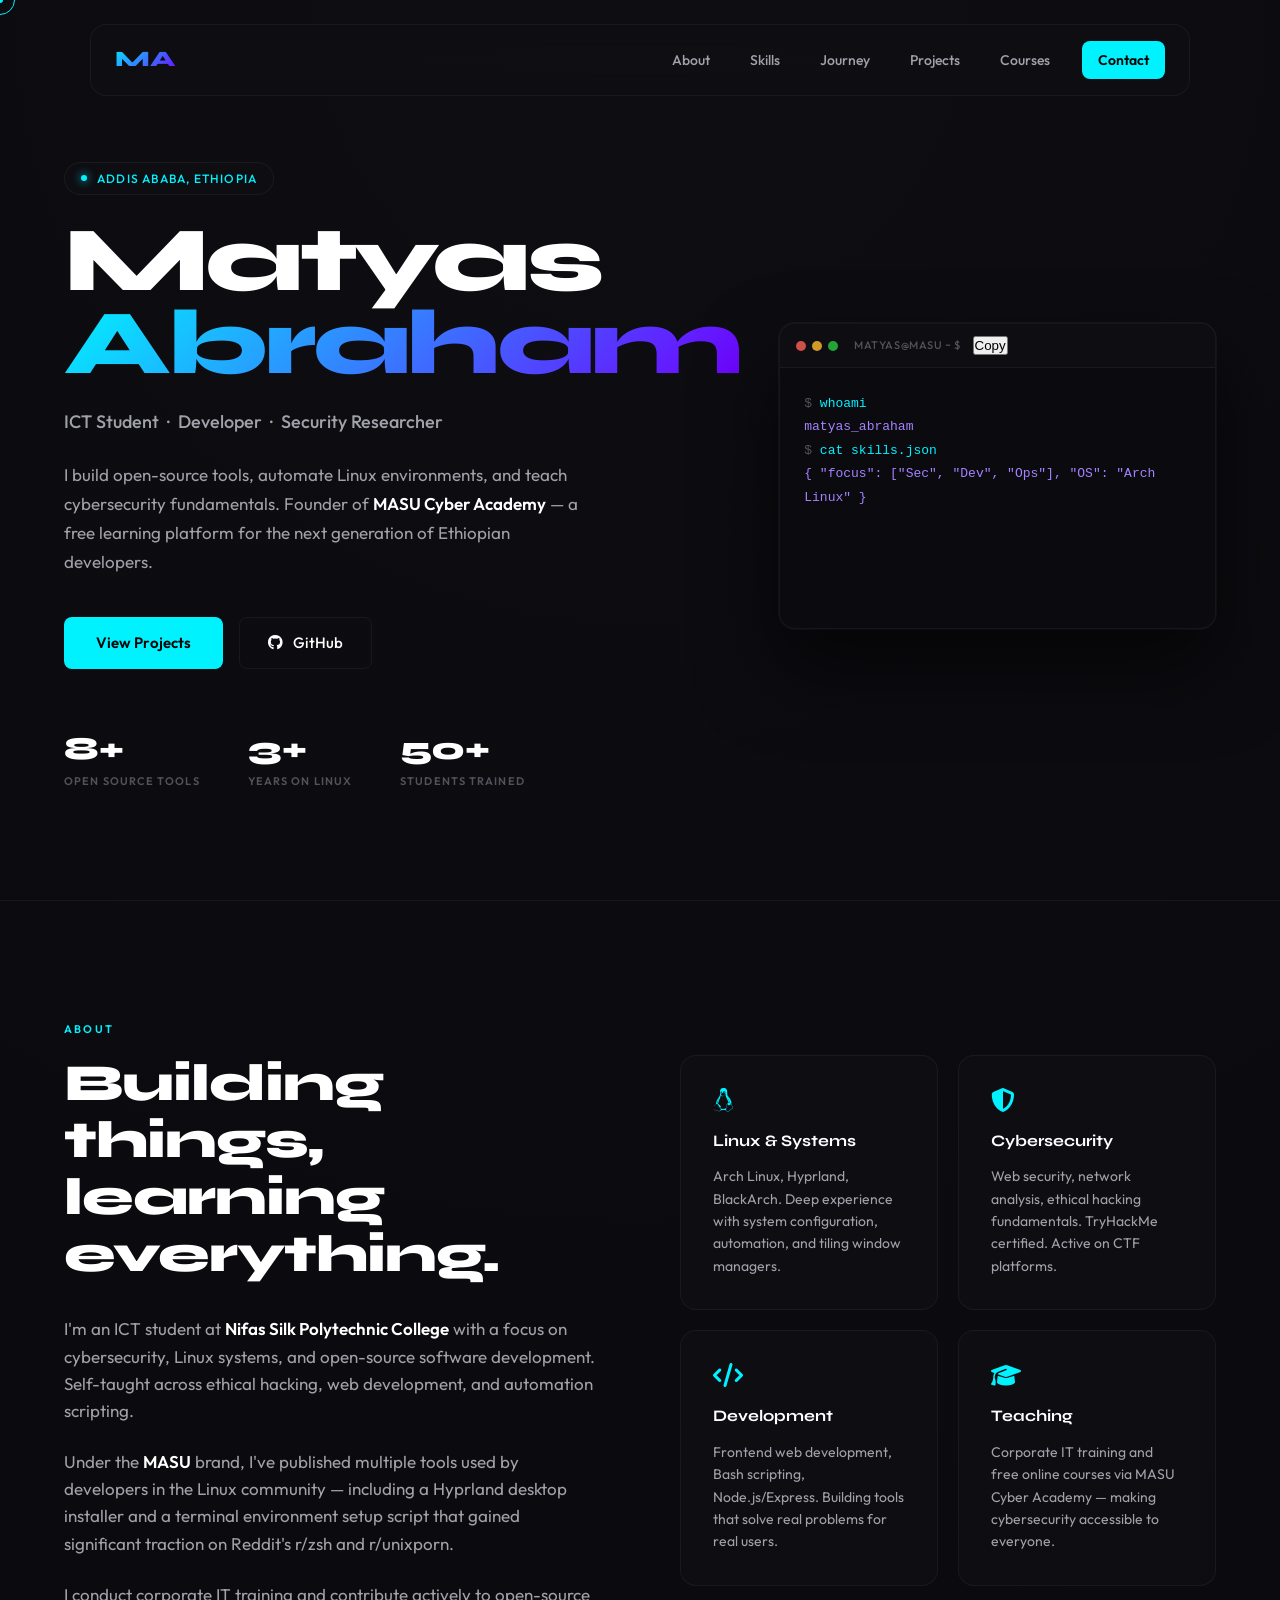
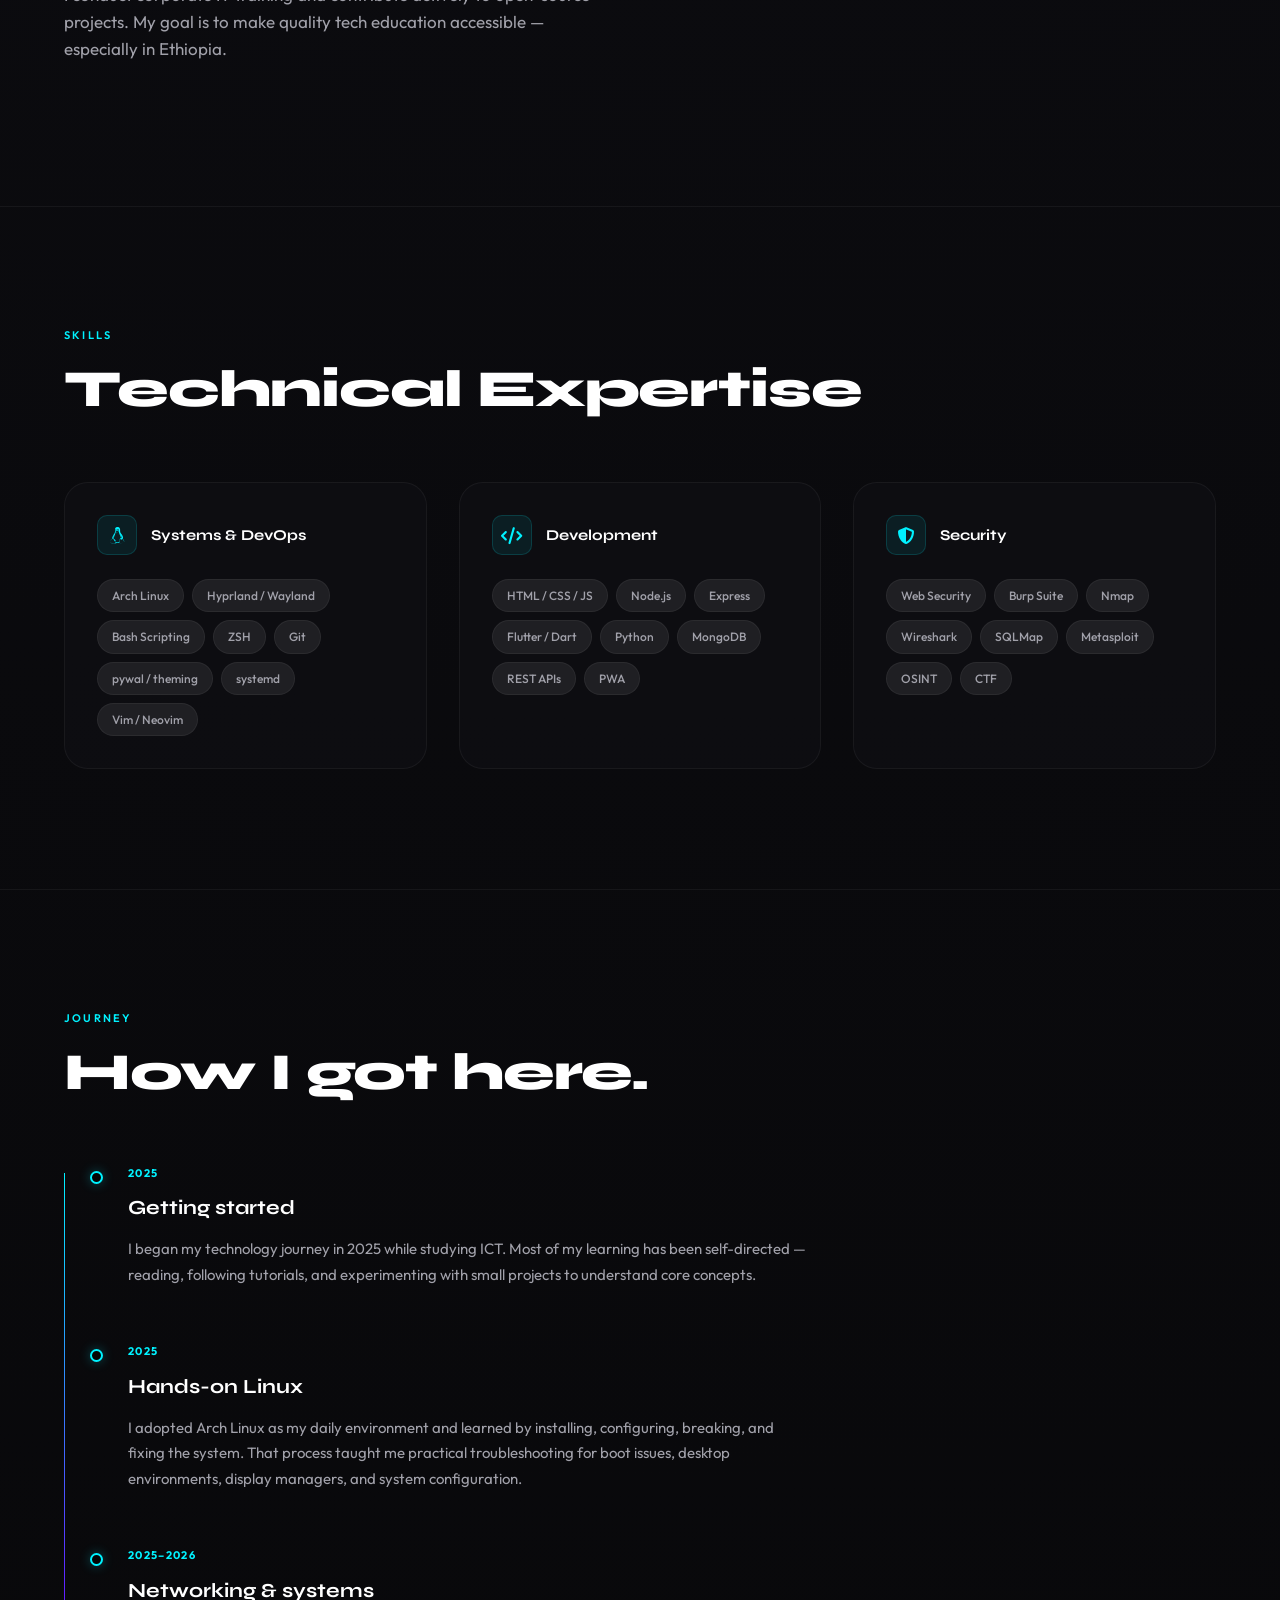
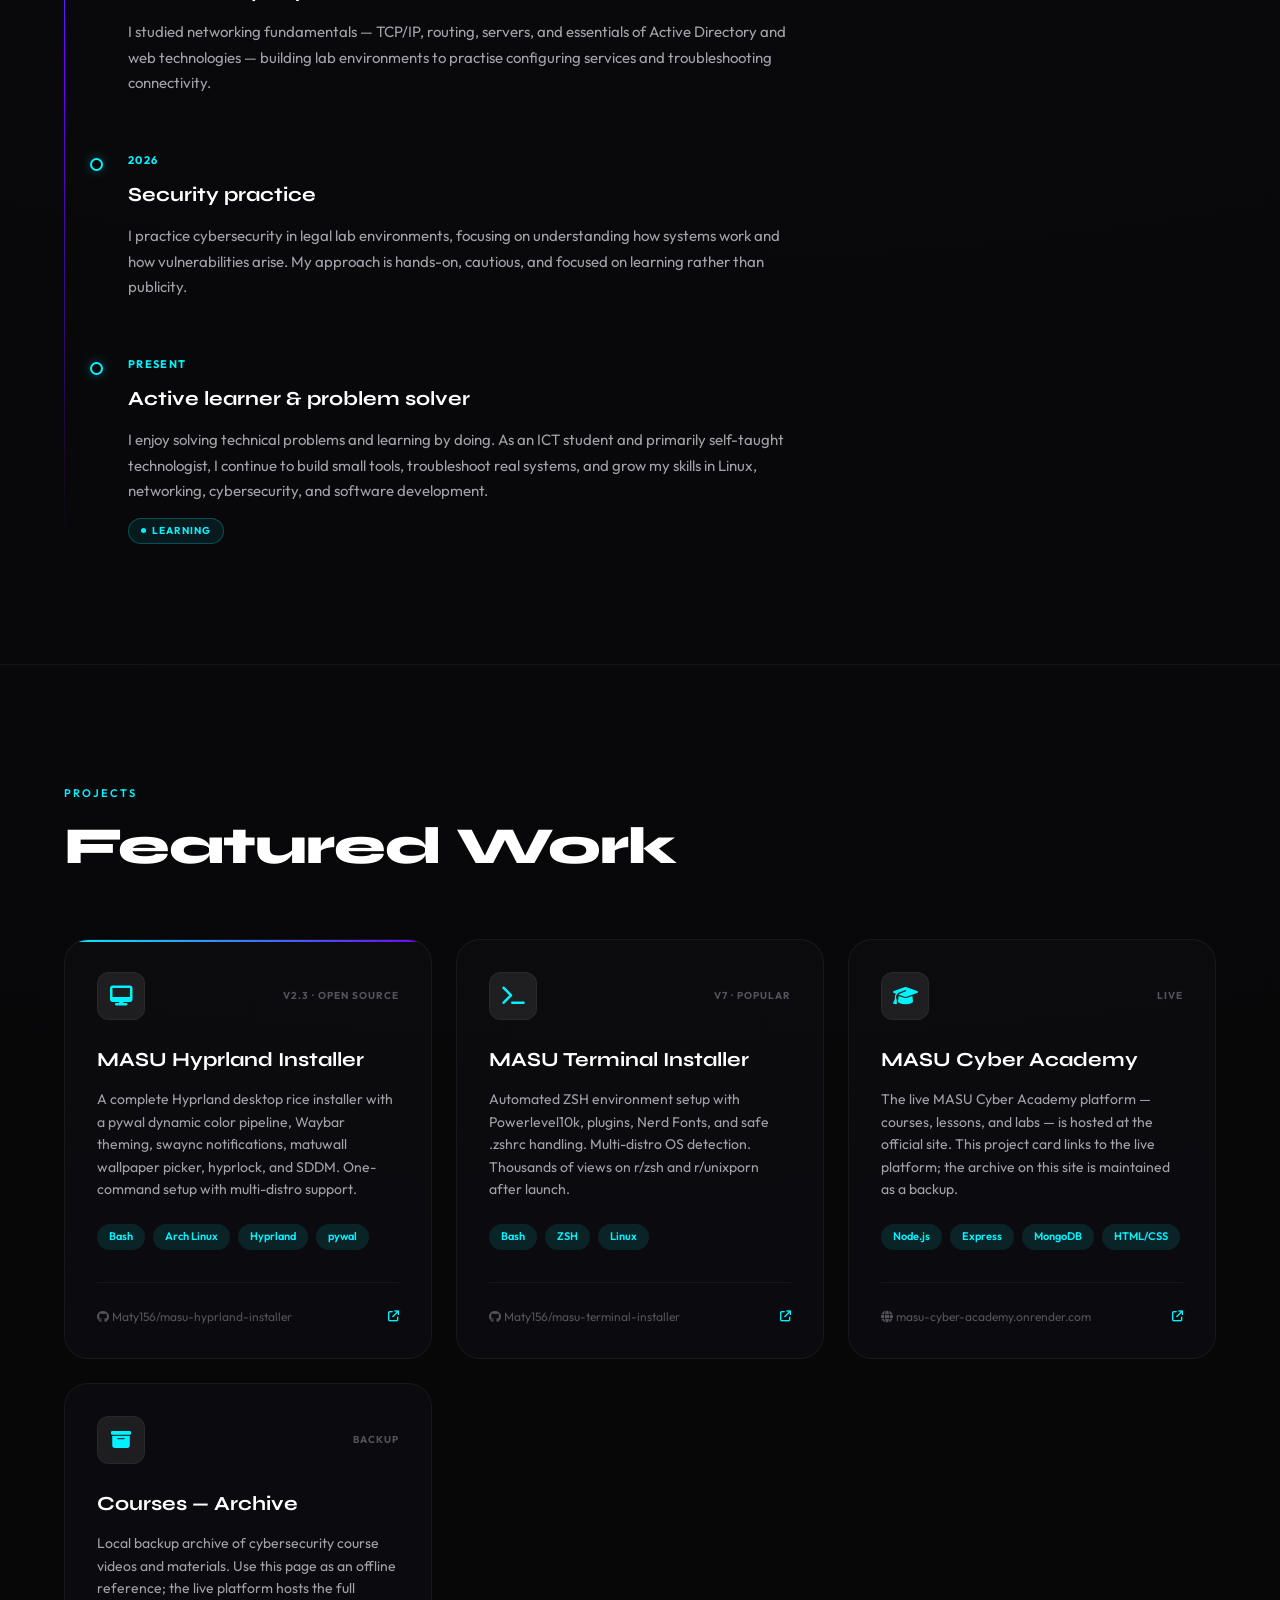
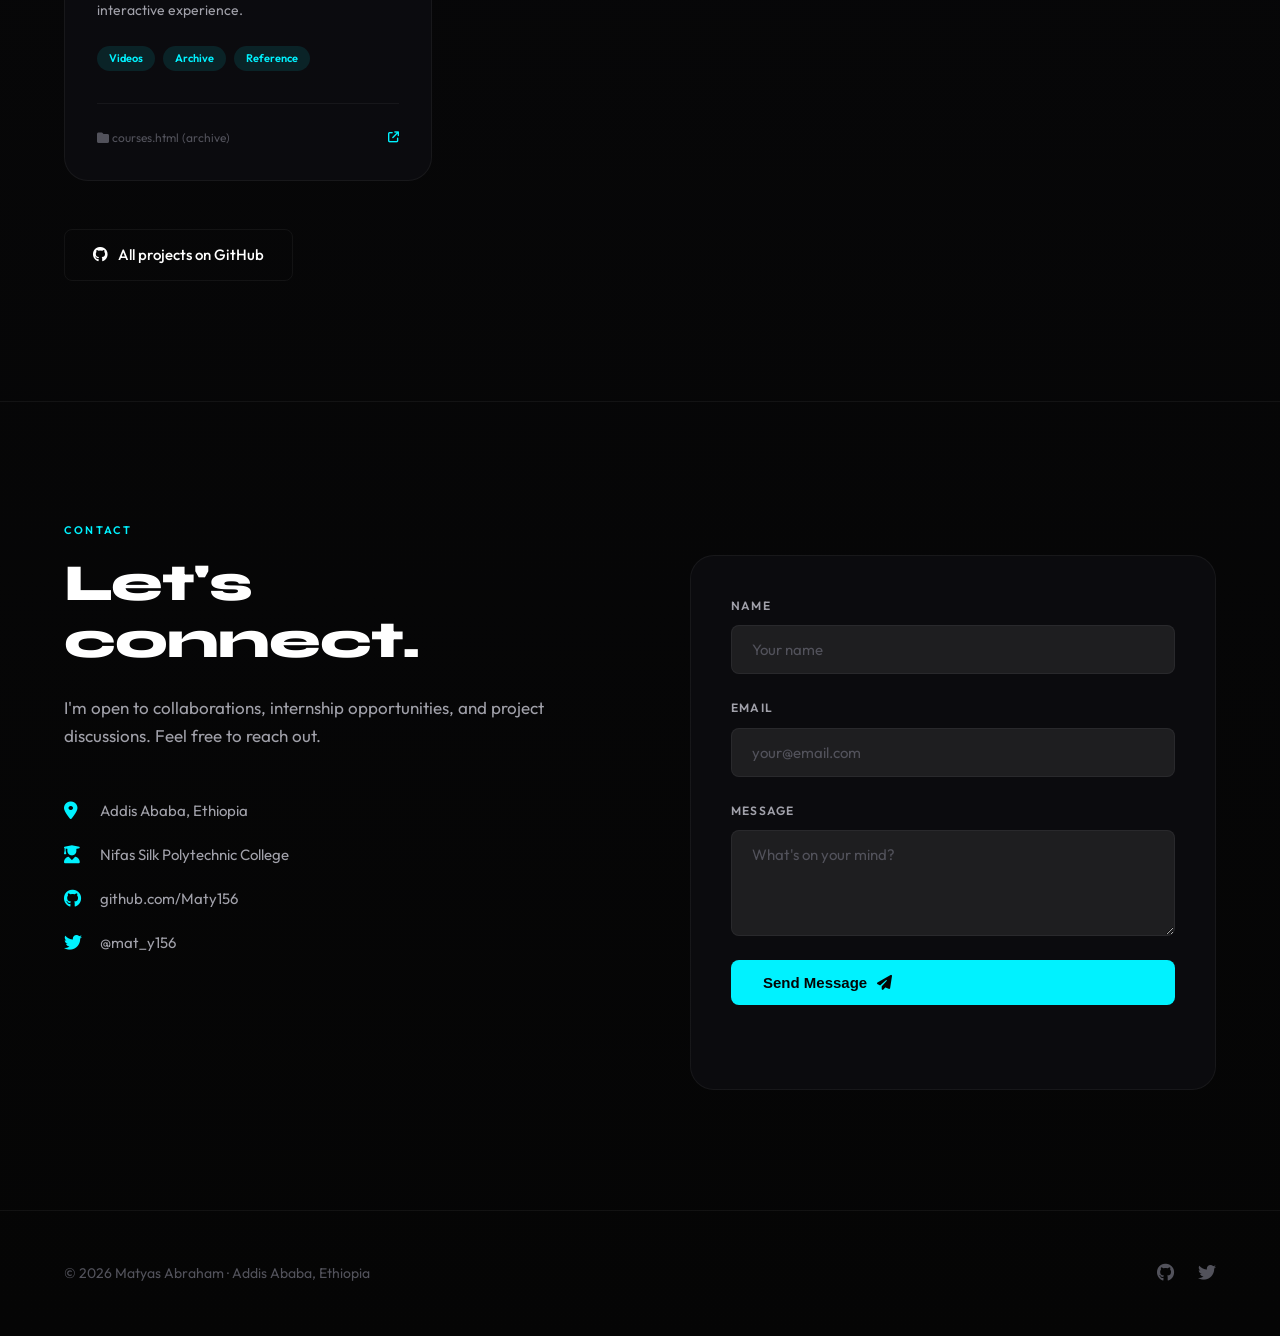
==== commit fa5e97ce: "docs: link nav 'Courses' to live MASU site; add 'Courses — Archive' project card linking to courses." ====
--- a/index.html
+++ b/index.html
@@ -22,14 +22,14 @@
 
     <!-- NAV -->
     <nav id="navbar">
-      <div class="nav-inner">
+        <div class="nav-inner">
         <a href="#" class="nav-logo">MA</a>
         <div class="nav-links">
           <a href="#about">About</a>
           <a href="#skills">Skills</a>
           <a href="#journey">Journey</a>
           <a href="#projects">Projects</a>
-          <a href="courses.html" target="_blank">Courses</a>
+          <a href="https://masu-cyber-academy.onrender.com/" target="_blank" rel="noopener">Courses</a>
           <a href="#contact" class="nav-cta">Contact</a>
         </div>
         <button class="nav-toggle" id="navToggle"><i class="fas fa-bars"></i></button>
@@ -61,6 +61,7 @@
           <div class="cw-bar">
             <div class="cw-dots"><span></span><span></span><span></span></div>
             <p class="cw-title">matyas@masu ~ $</p>
+            <button class="copy-btn" id="copyTerminal" aria-label="Copy terminal text">Copy</button>
           </div>
           <div class="cw-body" id="typeArea"></div>
         </div>
@@ -157,37 +158,46 @@
           <div class="tl-item stagger">
             <div class="tl-marker"></div>
             <div class="tl-content">
-              <span class="tl-date">2022</span>
-              <h4>Switched to Arch Linux</h4>
-              <p>Abandoned Windows for a full Arch Linux setup with a tiling window manager. This single decision sent me deep into systems programming, shell scripting, and the open-source world.</p>
-            </div>
-          </div>
-
-          <div class="tl-item stagger">
-            <div class="tl-marker"></div>
-            <div class="tl-content">
-              <span class="tl-date">2023</span>
-              <h4>Founded MASU Cyber Academy</h4>
-              <p>Launched a free cybersecurity learning platform targeting Ethiopian students and developers — covering Linux fundamentals, networking, and ethical hacking. Started delivering corporate IT training.</p>
-            </div>
-          </div>
-
-          <div class="tl-item stagger">
-            <div class="tl-marker"></div>
-            <div class="tl-content">
-              <span class="tl-date">2024</span>
-              <h4>MASU Terminal went viral on Reddit</h4>
-              <p>The MASU Terminal Installer (v7) exploded on r/zsh and r/unixporn — thousands of views, hundreds of installs. Followed up with the MASU Hyprland Installer, a full desktop rice in one command.</p>
-            </div>
-          </div>
-
-          <div class="tl-item stagger">
-            <div class="tl-marker"></div>
-            <div class="tl-content">
-              <span class="tl-date">2025 – Now</span>
-              <h4>Building CALIX &amp; going deeper</h4>
-              <p>Rebuilding CALIX — a 12-week calisthenics coaching app — natively in Flutter with a performance-driven adaptation engine. Actively expanding into mobile development while keeping the security focus sharp.</p>
-              <span class="tl-badge">Current</span>
+              <span class="tl-date">2025</span>
+              <h4>Getting started</h4>
+              <p>I began my technology journey in 2025 while studying ICT. Most of my learning has been self-directed — reading, following tutorials, and experimenting with small projects to understand core concepts.</p>
+            </div>
+          </div>
+
+          <div class="tl-item stagger">
+            <div class="tl-marker"></div>
+            <div class="tl-content">
+              <span class="tl-date">2025</span>
+              <h4>Hands-on Linux</h4>
+              <p>I adopted Arch Linux as my daily environment and learned by installing, configuring, breaking, and fixing the system. That process taught me practical troubleshooting for boot issues, desktop environments, display managers, and system configuration.</p>
+            </div>
+          </div>
+
+          <div class="tl-item stagger">
+            <div class="tl-marker"></div>
+            <div class="tl-content">
+              <span class="tl-date">2025–2026</span>
+              <h4>Networking & systems</h4>
+              <p>I studied networking fundamentals — TCP/IP, routing, servers, and essentials of Active Directory and web technologies — building lab environments to practise configuring services and troubleshooting connectivity.</p>
+            </div>
+          </div>
+
+          <div class="tl-item stagger">
+            <div class="tl-marker"></div>
+            <div class="tl-content">
+              <span class="tl-date">2026</span>
+              <h4>Security practice</h4>
+              <p>I practice cybersecurity in legal lab environments, focusing on understanding how systems work and how vulnerabilities arise. My approach is hands-on, cautious, and focused on learning rather than publicity.</p>
+            </div>
+          </div>
+
+          <div class="tl-item stagger">
+            <div class="tl-marker"></div>
+            <div class="tl-content">
+              <span class="tl-date">Present</span>
+              <h4>Active learner & problem solver</h4>
+              <p>I enjoy solving technical problems and learning by doing. As an ICT student and primarily self-taught technologist, I continue to build small tools, troubleshoot real systems, and grow my skills in Linux, networking, cybersecurity, and software development.</p>
+              <span class="tl-badge">Learning</span>
             </div>
           </div>
 
@@ -234,18 +244,34 @@
             </div>
           </a>
 
-          <a href="courses.html" target="_blank" class="project-card stagger">
+          <a href="https://masu-cyber-academy.onrender.com/" target="_blank" rel="noopener" class="project-card stagger">
             <div class="pc-top">
               <div class="pc-icon"><i class="fas fa-graduation-cap"></i></div>
               <span class="pc-tag">Live</span>
             </div>
             <h3>MASU Cyber Academy</h3>
-            <p>A free cybersecurity learning platform with a Node.js/Express backend, MongoDB database, and custom frontend. 10+ lessons covering Linux, networking, and ethical hacking fundamentals.</p>
+            <p>The live MASU Cyber Academy platform — courses, lessons, and labs — is hosted at the official site. This project card links to the live platform; the archive on this site is maintained as a backup.</p>
             <div class="pc-tags">
               <span>Node.js</span><span>Express</span><span>MongoDB</span><span>HTML/CSS</span>
             </div>
             <div class="pc-footer">
-              <span><i class="fab fa-github"></i> Maty156</span>
+              <span><i class="fas fa-globe"></i> masu-cyber-academy.onrender.com</span>
+              <i class="fas fa-arrow-up-right-from-square"></i>
+            </div>
+          </a>
+
+          <a href="courses.html" target="_blank" rel="noopener" class="project-card stagger">
+            <div class="pc-top">
+              <div class="pc-icon"><i class="fas fa-archive"></i></div>
+              <span class="pc-tag">Backup</span>
+            </div>
+            <h3>Courses — Archive</h3>
+            <p>Local backup archive of cybersecurity course videos and materials. Use this page as an offline reference; the live platform hosts the full interactive experience.</p>
+            <div class="pc-tags">
+              <span>Videos</span><span>Archive</span><span>Reference</span>
+            </div>
+            <div class="pc-footer">
+              <span><i class="fas fa-folder"></i> courses.html (archive)</span>
               <i class="fas fa-arrow-up-right-from-square"></i>
             </div>
           </a>
--- a/css/style.css
+++ b/css/style.css
@@ -157,6 +157,87 @@
   cursor: pointer;
 }
 
+/* Mobile navigation and touch-device tweaks */
+@media (hover: none) and (pointer: coarse) {
+  .cursor-dot,
+  .cursor-outline { display: none; }
+}
+
+/* Responsive rules (mobile-first adjustments) */
+@media (max-width: 900px) {
+  #navbar {
+    left: 0;
+    transform: none;
+    width: 100%;
+    max-width: none;
+    border-radius: 0;
+    top: 0;
+    margin: 0;
+    padding: 0 12px;
+  }
+
+  .nav-inner { padding: 0 12px; }
+
+  .nav-toggle { display: block; }
+
+  .nav-links {
+    display: none;
+    position: absolute;
+    top: calc(var(--nav-h) + 12px);
+    right: 16px;
+    flex-direction: column;
+    background: var(--surface);
+    border-radius: 12px;
+    padding: 8px;
+    gap: 0;
+    min-width: 200px;
+    border: 1px solid var(--surface-br);
+    box-shadow: 0 12px 30px rgba(0,0,0,0.5);
+    z-index: 1100;
+  }
+
+  .nav-links.open { display: flex; }
+
+  .nav-links a { padding: 10px 14px; display: block; }
+
+  /* Hero layout stacks on smaller screens */
+  #hero {
+    padding-top: calc(var(--nav-h) + 30px);
+    grid-template-columns: 1fr;
+    gap: 24px;
+    min-height: auto;
+    padding-bottom: 48px;
+  }
+
+  .hero-actions { flex-direction: column; align-items: stretch; }
+  .hero-stats { gap: 16px; flex-wrap: wrap; }
+  .hero-desc { max-width: 100%; }
+  .code-window { max-width: 100%; }
+
+  /* Grids to fewer columns */
+  .projects-grid { grid-template-columns: repeat(2, 1fr); }
+  .about-grid { grid-template-columns: 1fr; gap: 32px; }
+  .about-cards { grid-template-columns: 1fr 1fr; }
+  .skills-grid { grid-template-columns: 1fr; gap: 32px; }
+  .contact-grid { grid-template-columns: 1fr; gap: 28px; }
+
+  .projects-grid .project-card { padding: 20px; }
+  .container { padding: 0 16px; }
+}
+
+@media (max-width: 600px) {
+  .projects-grid { grid-template-columns: 1fr; }
+  .about-cards { grid-template-columns: 1fr; }
+  .hero-name { font-size: clamp(40px, 10vw, 72px); }
+  .nav-links { right: 12px; left: 12px; top: calc(var(--nav-h) + 8px); }
+  .nav-links a { padding: 10px 12px; }
+  .btn-primary { padding: 12px 18px; }
+  .btn-ghost { padding: 10px 14px; }
+  .cw-body { padding: 16px; min-height: 180px; font-size: 12px; }
+  .section { padding: 60px 0; }
+  .section h2 { margin-bottom: 32px; }
+}
+
 /* =============================================
  *   BUTTONS
  *   ============================================= */
@@ -1003,3 +1084,44 @@
   .contact-form { padding: 24px; }
   .footer-inner { flex-direction: column; gap: 24px; text-align: center; }
 }
+
+/* Phone-specific: hide terminal and show nav links in a row */
+@media (max-width: 600px) {
+  /* Remove the terminal/code window on small phones and small tablets */
+  .hero-visual, .code-window { display: none; }
+
+  /* Nav: keep hamburger for most small screens, but when there isn't space allow the
+     nav links to scroll horizontally instead of overflowing or wrapping awkwardly. */
+  .nav-links {
+    display: flex !important;
+    position: static !important;
+    top: auto !important;
+    left: auto !important;
+    right: auto !important;
+    background: transparent !important;
+    border: none !important;
+    box-shadow: none !important;
+    padding: 6px 8px !important;
+    gap: 12px !important;
+    justify-content: center;
+    align-items: center;
+    width: 100%;
+    white-space: nowrap;
+    overflow-x: auto;
+    -webkit-overflow-scrolling: touch;
+  }
+
+  /* If the mobile menu is explicitly opened, force row layout */
+  .nav-links.open { display: flex !important; flex-direction: row !important; }
+
+  .nav-links a { display: inline-block; padding: 8px 10px; }
+
+  /* Hide hamburger only on the very smallest devices where horizontal nav fits better */
+  @media (max-width: 420px) {
+    .nav-toggle { display: none !important; }
+  }
+
+  /* Make tag groups wrap more nicely */
+  .spill-tags, .pc-tags { display: flex; flex-wrap: wrap; gap: 8px; }
+  .spill-tags span, .pc-tags span { white-space: normal; }
+}
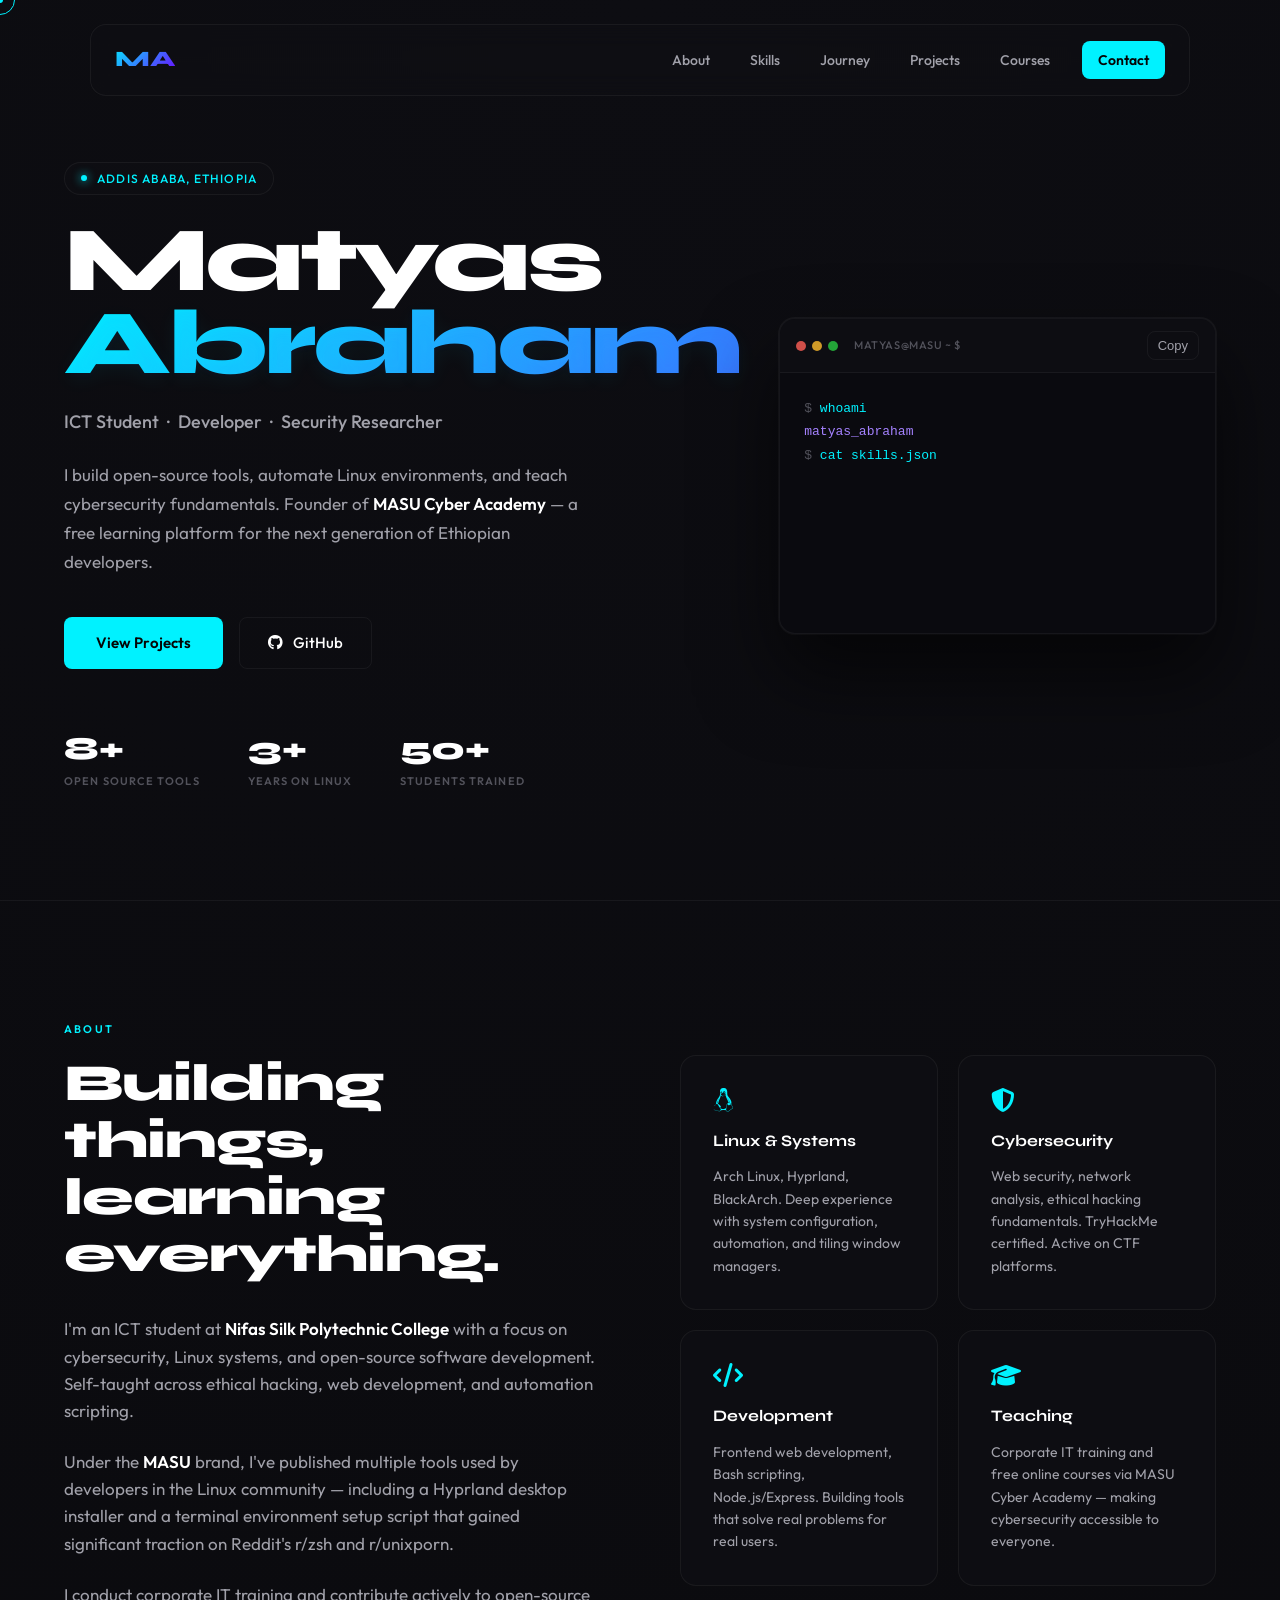
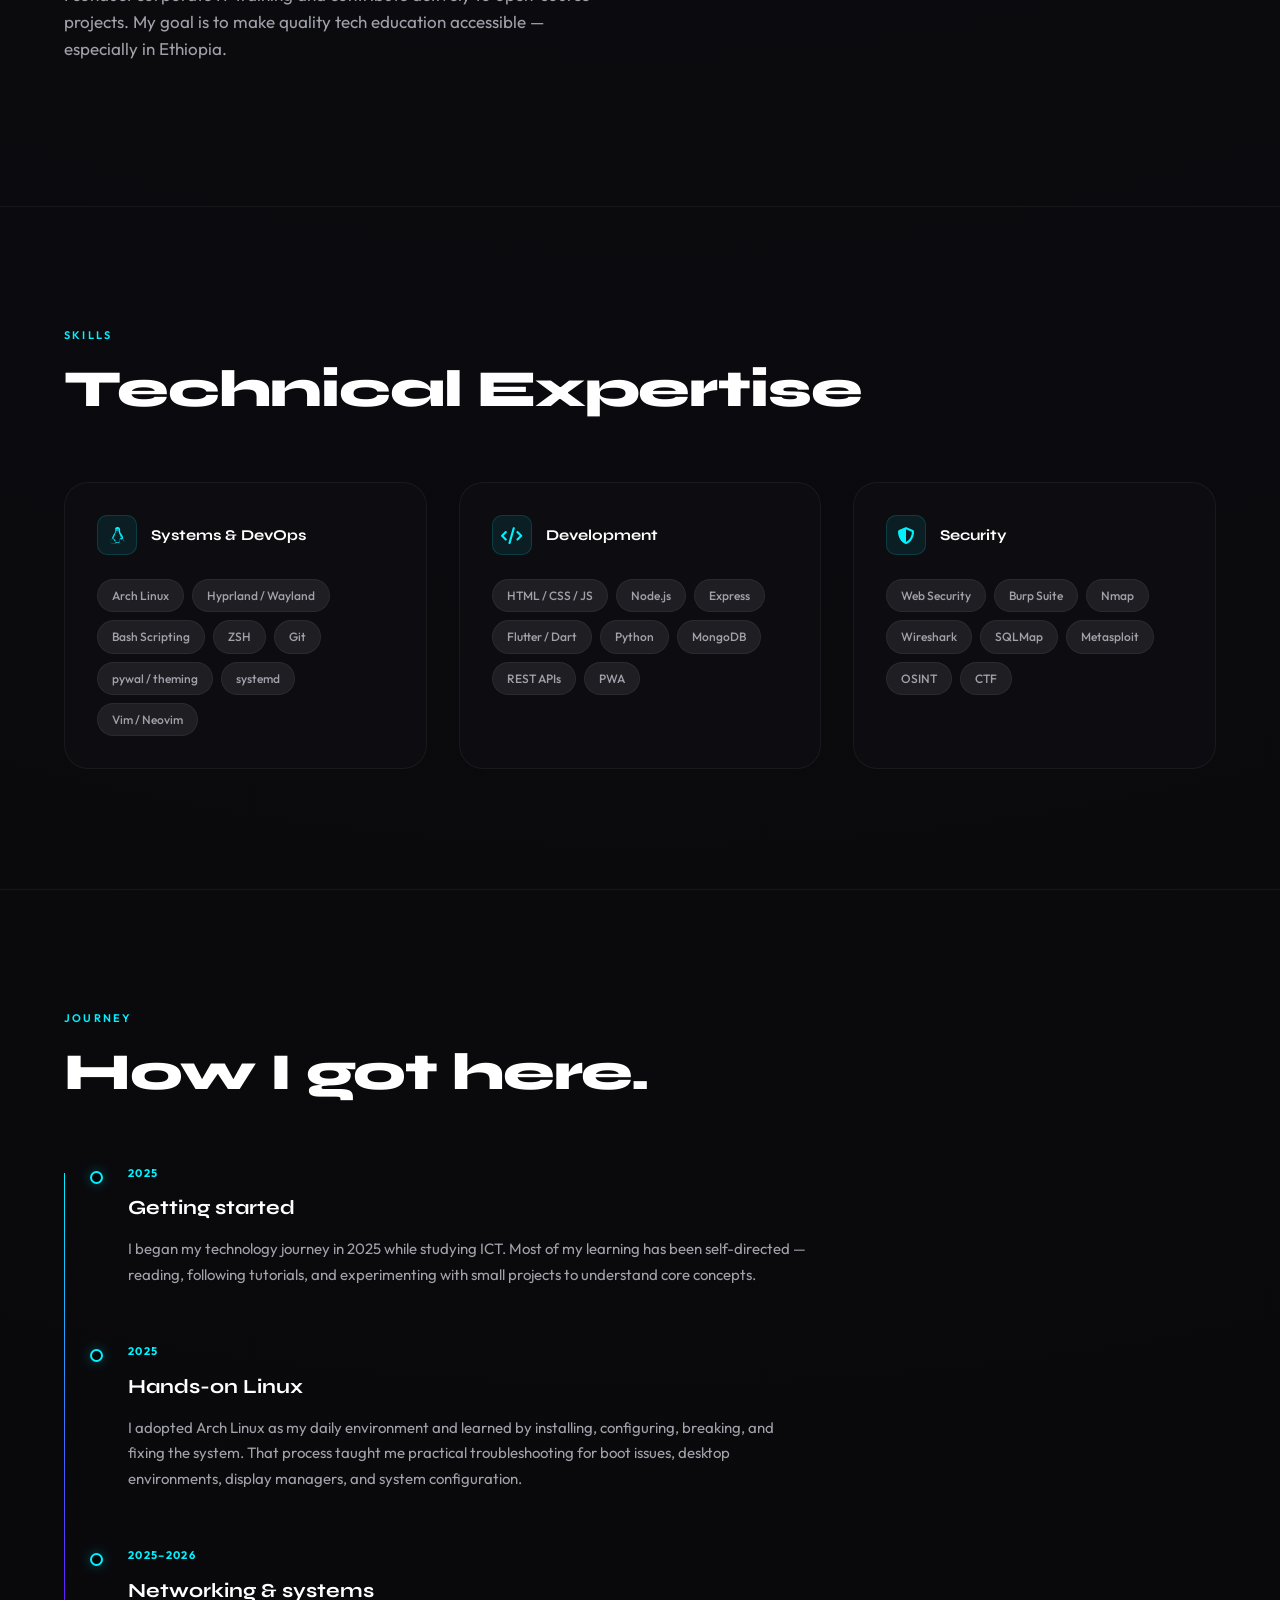
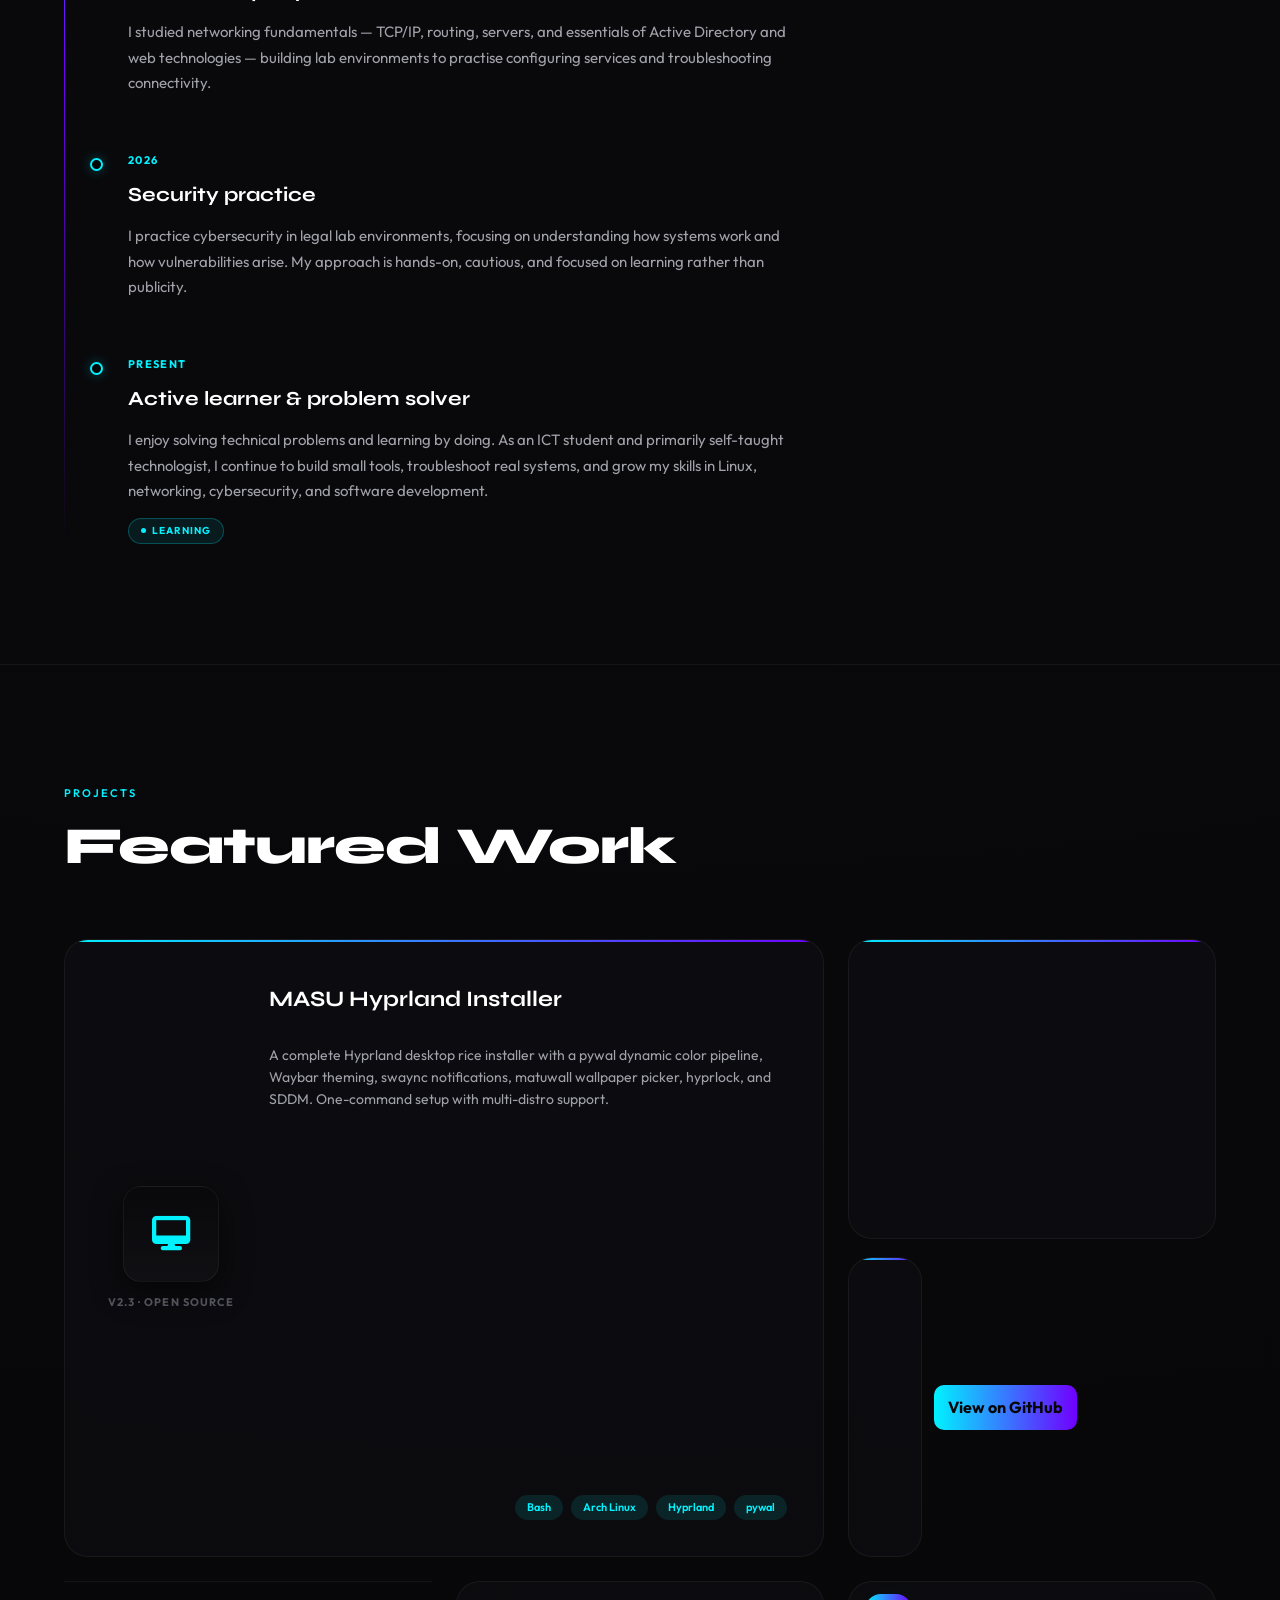
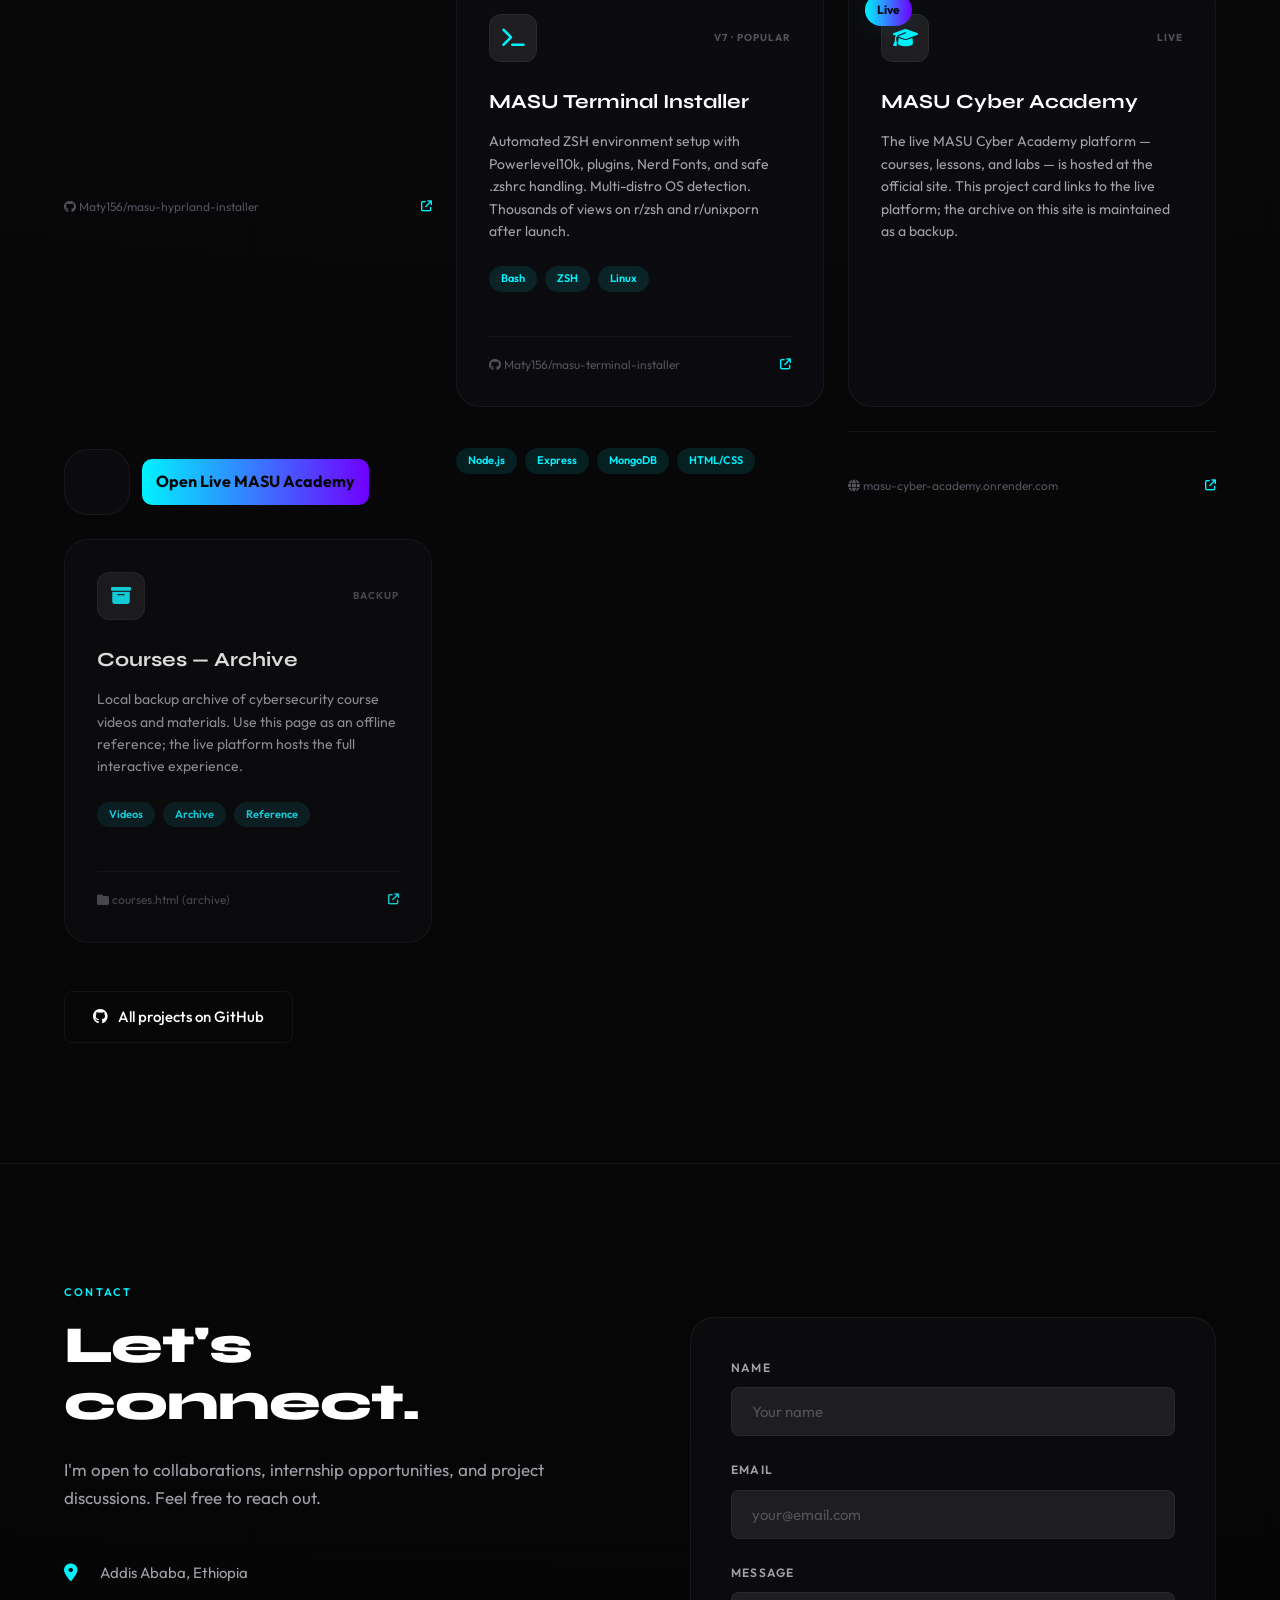
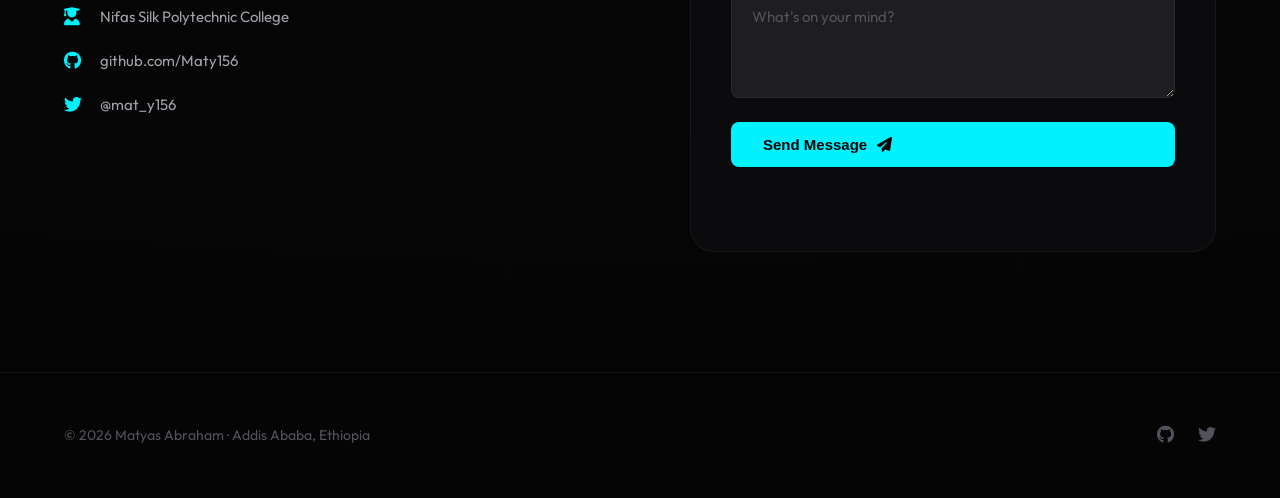
==== commit 05553d3d: "UI: full redesign of featured project card — three-column layout, large icon, prominent CTA, respons" ====
--- a/index.html
+++ b/index.html
@@ -213,15 +213,25 @@
         <div class="projects-grid">
 
           <a href="https://github.com/Maty156/masu-hyprland-installer" target="_blank" class="project-card featured stagger">
-            <div class="pc-top">
-              <div class="pc-icon"><i class="fas fa-desktop"></i></div>
+            <div class="pc-left">
+              <div class="pc-icon-large"><i class="fas fa-desktop"></i></div>
               <span class="pc-tag">v2.3 · Open Source</span>
             </div>
-            <h3>MASU Hyprland Installer</h3>
-            <p>A complete Hyprland desktop rice installer with a pywal dynamic color pipeline, Waybar theming, swaync notifications, matuwall wallpaper picker, hyprlock, and SDDM. One-command setup with multi-distro support.</p>
-            <div class="pc-tags">
-              <span>Bash</span><span>Arch Linux</span><span>Hyprland</span><span>pywal</span>
-            </div>
+
+            <div class="pc-main">
+              <h3>MASU Hyprland Installer</h3>
+              <p>A complete Hyprland desktop rice installer with a pywal dynamic color pipeline, Waybar theming, swaync notifications, matuwall wallpaper picker, hyprlock, and SDDM. One-command setup with multi-distro support.</p>
+              <div class="pc-tags">
+                <span>Bash</span><span>Arch Linux</span><span>Hyprland</span><span>pywal</span>
+              </div>
+            </div>
+
+            <div class="pc-side">
+              <div class="pc-actions">
+                <a class="pc-cta" href="https://github.com/Maty156/masu-hyprland-installer" target="_blank">View on GitHub</a>
+              </div>
+            </div>
+
             <div class="pc-footer">
               <span><i class="fab fa-github"></i> Maty156/masu-hyprland-installer</span>
               <i class="fas fa-arrow-up-right-from-square"></i>
@@ -249,8 +259,12 @@
               <div class="pc-icon"><i class="fas fa-graduation-cap"></i></div>
               <span class="pc-tag">Live</span>
             </div>
+            <div class="pc-ribbon">Live</div>
             <h3>MASU Cyber Academy</h3>
             <p>The live MASU Cyber Academy platform — courses, lessons, and labs — is hosted at the official site. This project card links to the live platform; the archive on this site is maintained as a backup.</p>
+            <div class="pc-actions">
+              <a class="pc-cta" href="https://masu-cyber-academy.onrender.com/" target="_blank" rel="noopener">Open Live MASU Academy</a>
+            </div>
             <div class="pc-tags">
               <span>Node.js</span><span>Express</span><span>MongoDB</span><span>HTML/CSS</span>
             </div>
@@ -260,7 +274,7 @@
             </div>
           </a>
 
-          <a href="courses.html" target="_blank" rel="noopener" class="project-card stagger">
+          <a href="courses.html" target="_blank" rel="noopener" class="project-card stagger archive">
             <div class="pc-top">
               <div class="pc-icon"><i class="fas fa-archive"></i></div>
               <span class="pc-tag">Backup</span>
--- a/css/style.css
+++ b/css/style.css
@@ -157,6 +157,12 @@
   cursor: pointer;
 }
 
+/* Smooth mobile nav transitions */
+.nav-links {
+  transition: transform 260ms var(--transition), opacity 200ms ease;
+  transform-origin: top right;
+}
+
 /* Mobile navigation and touch-device tweaks */
 @media (hover: none) and (pointer: coarse) {
   .cursor-dot,
@@ -282,6 +288,25 @@
   border-color: var(--text-faint);
 }
 
+/* Ripple effect base styles */
+.ripple {
+  position: absolute;
+  border-radius: 50%;
+  transform: scale(0);
+  pointer-events: none;
+  animation: ripple 600ms ease-out;
+  background: rgba(0,242,255,0.12);
+}
+
+@keyframes ripple {
+  to { transform: scale(4); opacity: 0; }
+}
+
+/* Ensure clickable elements are positioned for ripple */
+.btn-primary, .btn-ghost, .nav-toggle, .copy-btn {
+  position: relative; overflow: hidden;
+}
+
 /* =============================================
  *   HERO
  *   ============================================= */
@@ -346,6 +371,19 @@
   -webkit-text-fill-color: transparent;
 }
 
+/* Animated neon gradient for hero name */
+.hero-name span {
+  background-size: 200% 200%;
+  animation: hero-gradient 6s ease-in-out infinite;
+  text-shadow: 0 6px 20px rgba(0,242,255,0.06), 0 2px 6px rgba(112,0,255,0.04);
+}
+
+@keyframes hero-gradient {
+  0% { background-position: 0% 50%; filter: drop-shadow(0 0 6px rgba(0,242,255,0.06)); }
+  50% { background-position: 100% 50%; filter: drop-shadow(0 0 12px rgba(112,0,255,0.08)); }
+  100% { background-position: 0% 50%; }
+}
+
 .hero-tagline {
   font-size: 18px;
   font-weight: 500;
@@ -442,6 +480,20 @@
   color: var(--text-dim);
   min-height: 260px;
 }
+
+/* Copy button for terminal */
+.cw-bar .copy-btn {
+  margin-left: auto;
+  background: transparent;
+  color: var(--text-dim);
+  border: 1px solid var(--surface-br);
+  padding: 6px 10px;
+  border-radius: 8px;
+  font-size: 13px;
+  cursor: pointer;
+}
+
+.cw-bar .copy-btn:hover { background: var(--surface-hover); color: var(--text); }
 
 .cw-body .cmd { color: var(--accent); }
 .cw-body .out { color: #a582ff; }
@@ -799,6 +851,12 @@
   margin-bottom: 48px;
 }
 
+/* Make the featured project span two columns on wider screens to balance layout */
+@media (min-width: 900px) {
+  .projects-grid { grid-template-columns: repeat(3, 1fr); }
+  .project-card.featured { grid-column: span 2; }
+}
+
 .project-card {
   display: flex;
   flex-direction: column;
@@ -826,6 +884,98 @@
   background: linear-gradient(90deg, var(--accent), var(--accent-2));
 }
 
+/* Live ribbon */
+.pc-ribbon {
+  position: absolute;
+  top: 12px;
+  left: 16px;
+  background: linear-gradient(90deg, var(--accent), var(--accent-2));
+  color: var(--bg);
+  font-weight: 700;
+  padding: 6px 12px;
+  border-radius: 999px;
+  font-size: 12px;
+  box-shadow: 0 6px 20px rgba(0,242,255,0.06);
+}
+
+/* CTA inside project card */
+.pc-actions { margin-top: 18px; }
+.pc-cta {
+  display: inline-block;
+  background: linear-gradient(90deg, var(--accent), var(--accent-2));
+  color: var(--bg);
+  padding: 10px 14px;
+  border-radius: 10px;
+  font-weight: 700;
+  text-decoration: none;
+}
+
+/* Hover lift + glow for featured card */
+.project-card.featured:hover {
+  transform: translateY(-14px) scale(1.01);
+  box-shadow: 0 40px 90px rgba(0,0,0,0.6), 0 0 40px rgba(0,242,255,0.06);
+  border-color: rgba(0,242,255,0.12);
+}
+
+/* Desktop: make featured card a horizontal two-column layout for stronger visual hierarchy */
+@media (min-width: 900px) {
+  .project-card.featured {
+    display: flex;
+    flex-direction: row;
+    align-items: stretch;
+    gap: 28px;
+    padding: 36px;
+    min-height: 300px;
+  }
+
+  .project-card.featured .pc-top { flex: 0 0 auto; margin-bottom: 0; }
+  .project-card.featured h3 { font-size: 22px; margin-top: 6px; }
+  .project-card.featured p { flex: 1 1 60%; margin-bottom: 0; color: var(--text-dim); }
+
+  /* Place CTA and tags in a right column stacked vertically */
+  .project-card.featured .pc-actions {
+    display: flex;
+    flex-direction: column;
+    gap: 16px;
+    justify-content: center;
+    align-items: flex-end;
+    flex: 0 0 260px;
+  }
+
+  .project-card.featured .pc-cta {
+    padding: 12px 22px;
+    border-radius: 14px;
+    font-size: 14px;
+    box-shadow: 0 12px 30px rgba(0,242,255,0.06);
+  }
+
+  .project-card.featured .pc-tags { justify-content: flex-end; margin-bottom: 0; }
+  .project-card.featured .pc-footer { grid-column: 1 / -1; margin-top: 18px; }
+}
+
+/* Featured card internal columns */
+.project-card .pc-left { flex: 0 0 140px; display: flex; flex-direction: column; align-items: center; justify-content: center; gap: 12px; }
+.project-card .pc-icon-large { width: 96px; height: 96px; border-radius: 18px; display: flex; align-items: center; justify-content: center; font-size: 34px; color: var(--accent); background: linear-gradient(180deg, rgba(0,0,0,0.25), rgba(255,255,255,0.02)); border: 1px solid var(--surface-br); box-shadow: 0 10px 30px rgba(0,0,0,0.6); }
+.project-card .pc-left .pc-tag { font-size: 11px; color: var(--text-faint); }
+.project-card .pc-main { flex: 1 1 auto; display: flex; flex-direction: column; gap: 14px; }
+.project-card .pc-side { flex: 0 0 260px; display: flex; flex-direction: column; align-items: flex-end; justify-content: center; }
+.project-card .pc-side .pc-actions { align-items: flex-end; }
+
+/* Make sure footer spans full width under columns */
+.project-card .pc-footer { display: flex; justify-content: space-between; gap: 12px; margin-top: 20px; border-top: 1px solid var(--surface-br); padding-top: 18px; }
+
+/* Responsive fallback: stacked layout on small screens */
+@media (max-width: 900px) {
+  .project-card.featured { flex-direction: column; padding: 28px; min-height: unset; }
+  .project-card .pc-left { flex-direction: row; gap: 12px; align-items: center; }
+  .project-card .pc-side { align-items: flex-start; margin-top: 12px; }
+  .project-card .pc-footer { flex-direction: column; gap: 8px; }
+}
+
+/* Muted archive card */
+.project-card.archive { opacity: 0.85; filter: grayscale(10%); }
+.project-card.archive .pc-tag { background: transparent; color: var(--text-faint); border-color: var(--surface-br); }
+
 .pc-top {
   display: flex;
   align-items: center;
@@ -873,8 +1023,15 @@
   display: flex;
   flex-wrap: wrap;
   gap: 8px;
-  margin-bottom: 32px;
-}
+  margin-bottom: 24px;
+  align-items: center;
+}
+
+/* Keep tag pills compact and avoid huge pill shapes */
+.pc-tags span { white-space: nowrap; max-width: none; padding: 6px 10px; font-size: 12px; }
+
+.pc-actions { display: flex; gap: 12px; align-items: center; }
+.pc-cta { white-space: nowrap; }
 
 .pc-tags span {
   font-size: 11px;
@@ -1086,8 +1243,8 @@
 }
 
 /* Phone-specific: hide terminal and show nav links in a row */
-@media (max-width: 600px) {
-  /* Remove the terminal/code window on small phones and small tablets */
+@media (max-width: 768px) {
+  /* Remove the terminal/code window on small phones and smaller tablets */
   .hero-visual, .code-window { display: none; }
 
   /* Nav: keep hamburger for most small screens, but when there isn't space allow the
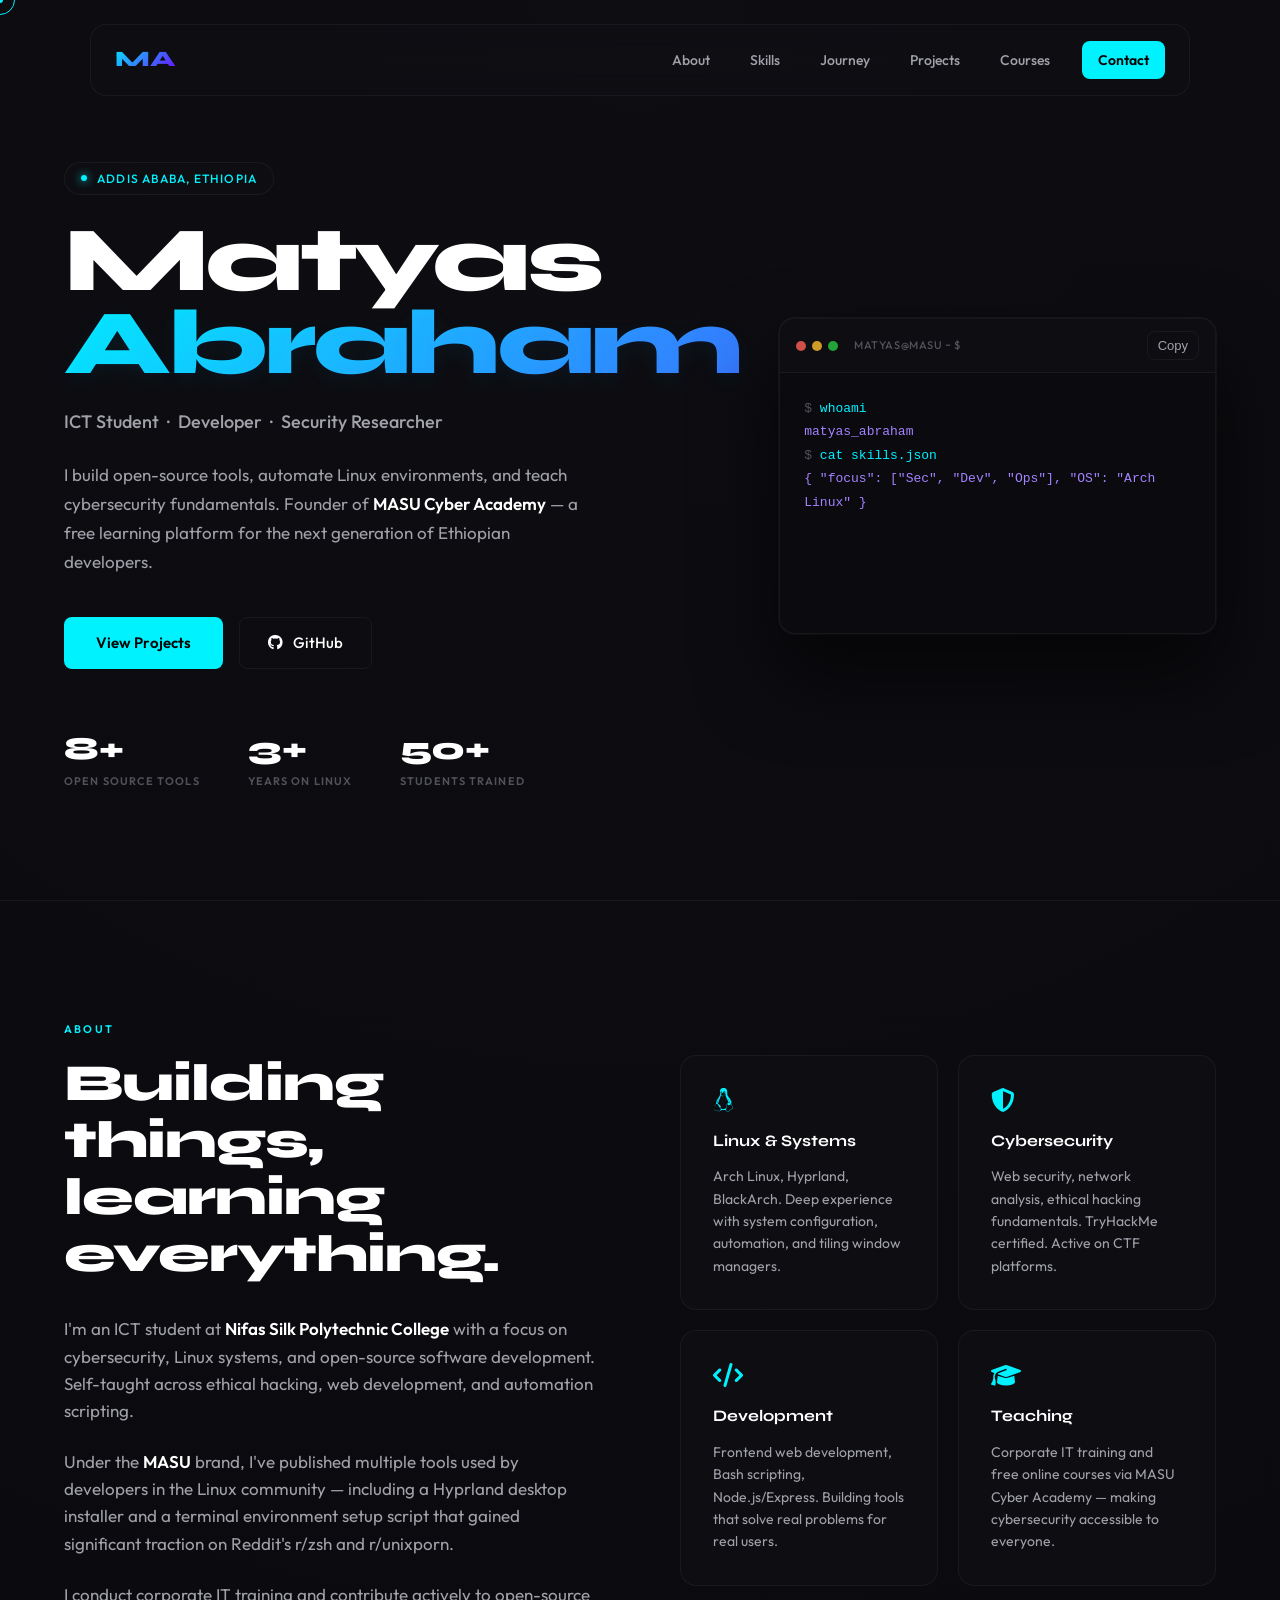
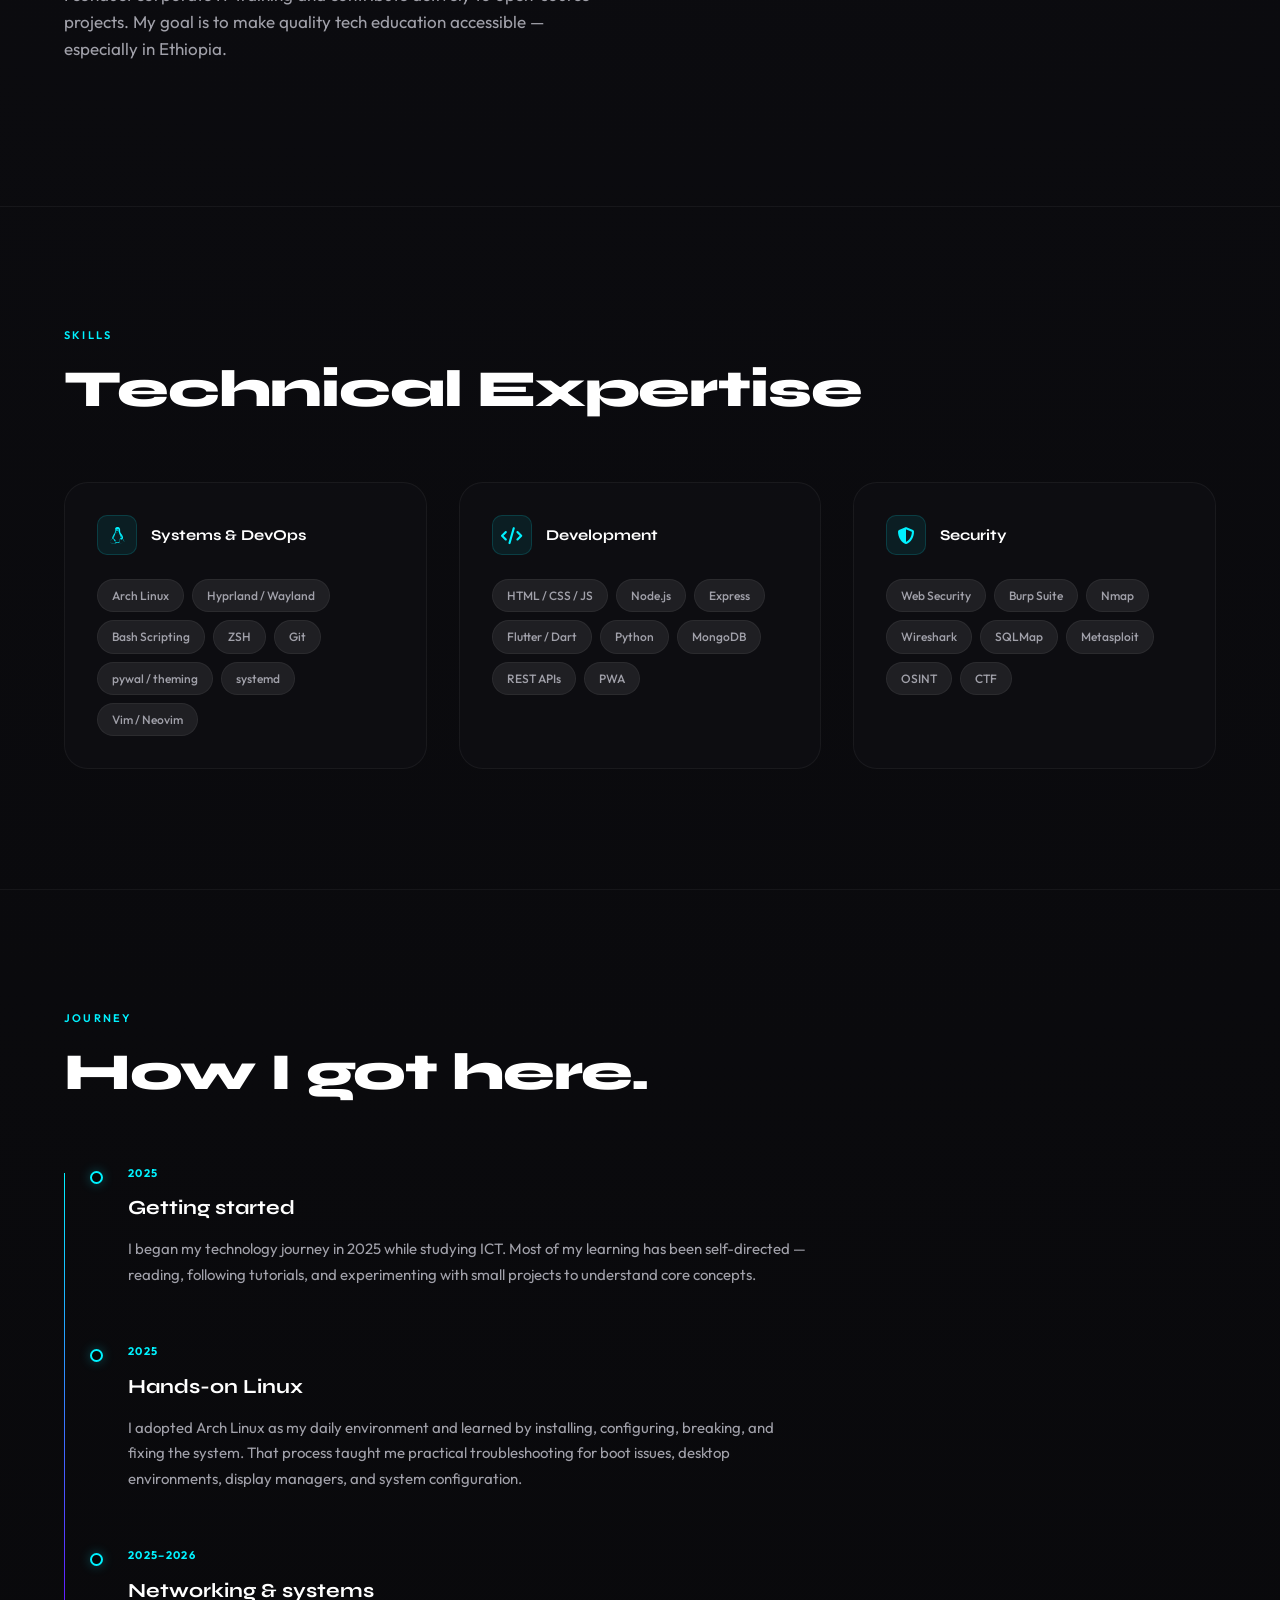
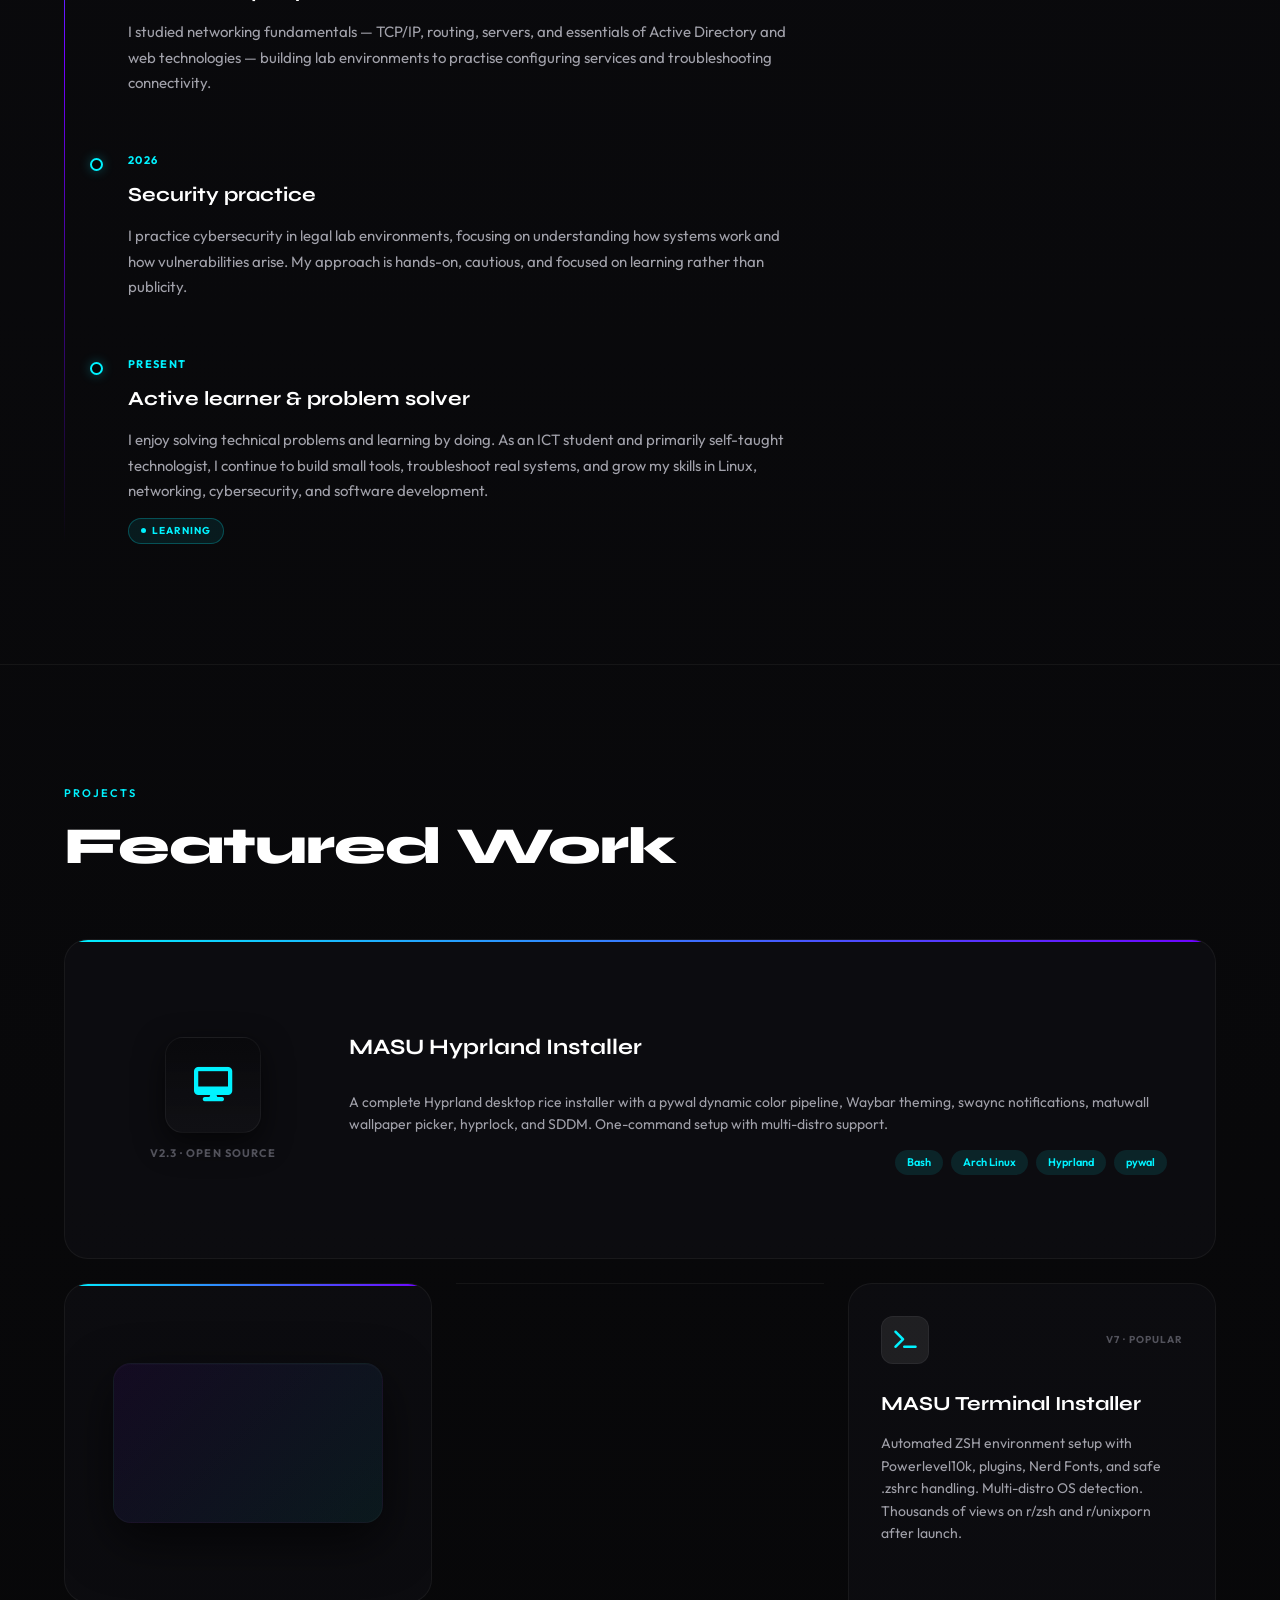
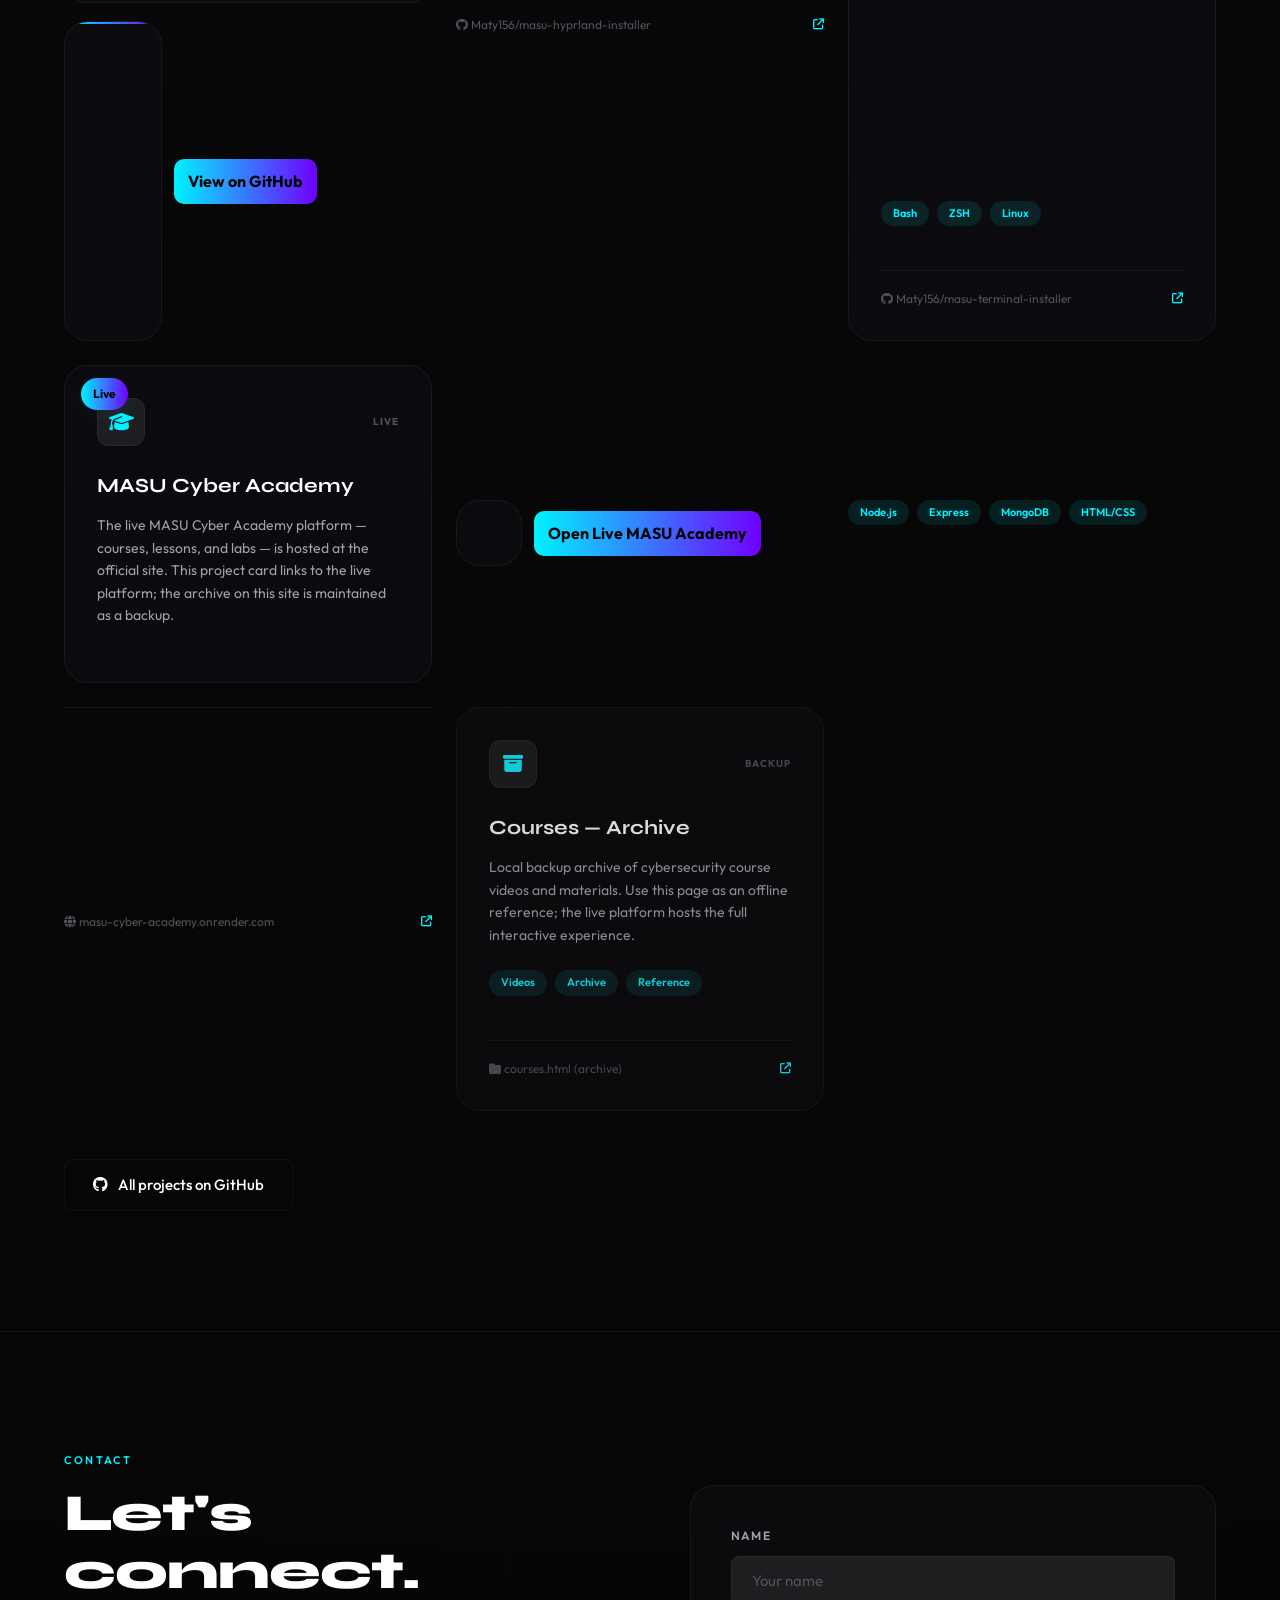
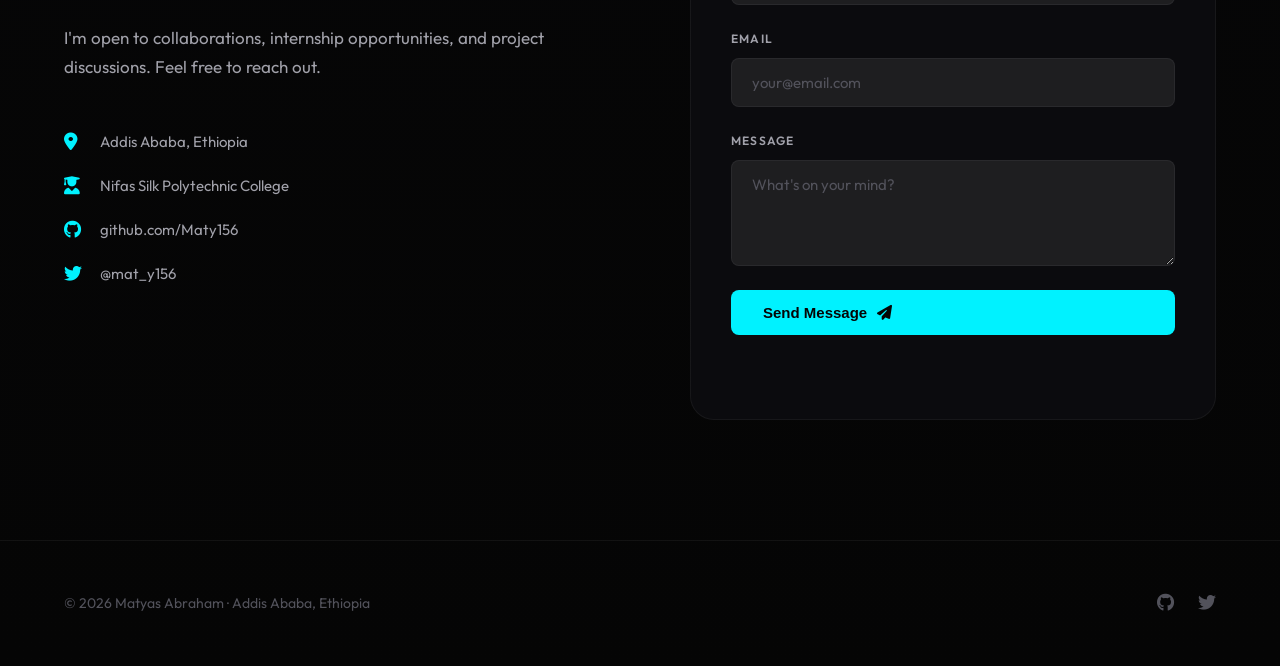
==== commit ebe28876: "UI: hero-style featured card — full-width on large screens with right-side illustration and prominen" ====
--- a/index.html
+++ b/index.html
@@ -227,6 +227,7 @@
             </div>
 
             <div class="pc-side">
+              <div class="pc-illustration" aria-hidden="true"></div>
               <div class="pc-actions">
                 <a class="pc-cta" href="https://github.com/Maty156/masu-hyprland-installer" target="_blank">View on GitHub</a>
               </div>
--- a/css/style.css
+++ b/css/style.css
@@ -972,6 +972,23 @@
   .project-card .pc-footer { flex-direction: column; gap: 8px; }
 }
 
+/* Large-screen hero-style featured card */
+@media (min-width: 1200px) {
+  .project-card.featured { grid-column: 1 / -1; padding: 44px 48px; min-height: 320px; }
+  .project-card.featured { display: flex; flex-direction: row; gap: 36px; align-items: center; }
+  .project-card.featured .pc-left { flex: 0 0 200px; }
+  .project-card.featured .pc-main { flex: 1 1 auto; }
+  .project-card.featured .pc-side { flex: 0 0 340px; display: flex; flex-direction: column; align-items: center; justify-content: center; }
+
+  .pc-illustration {
+    width: 100%; height: 160px; border-radius: 18px; background: linear-gradient(135deg, rgba(112,0,255,0.08), rgba(0,242,255,0.06)); border: 1px solid rgba(255,255,255,0.03);
+    box-shadow: 0 18px 50px rgba(0,0,0,0.6), inset 0 1px 0 rgba(255,255,255,0.02);
+  }
+
+  .project-card.featured .pc-side .pc-actions { margin-top: 18px; }
+  .project-card.featured .pc-cta { padding: 14px 26px; font-size: 15px; }
+}
+
 /* Muted archive card */
 .project-card.archive { opacity: 0.85; filter: grayscale(10%); }
 .project-card.archive .pc-tag { background: transparent; color: var(--text-faint); border-color: var(--surface-br); }
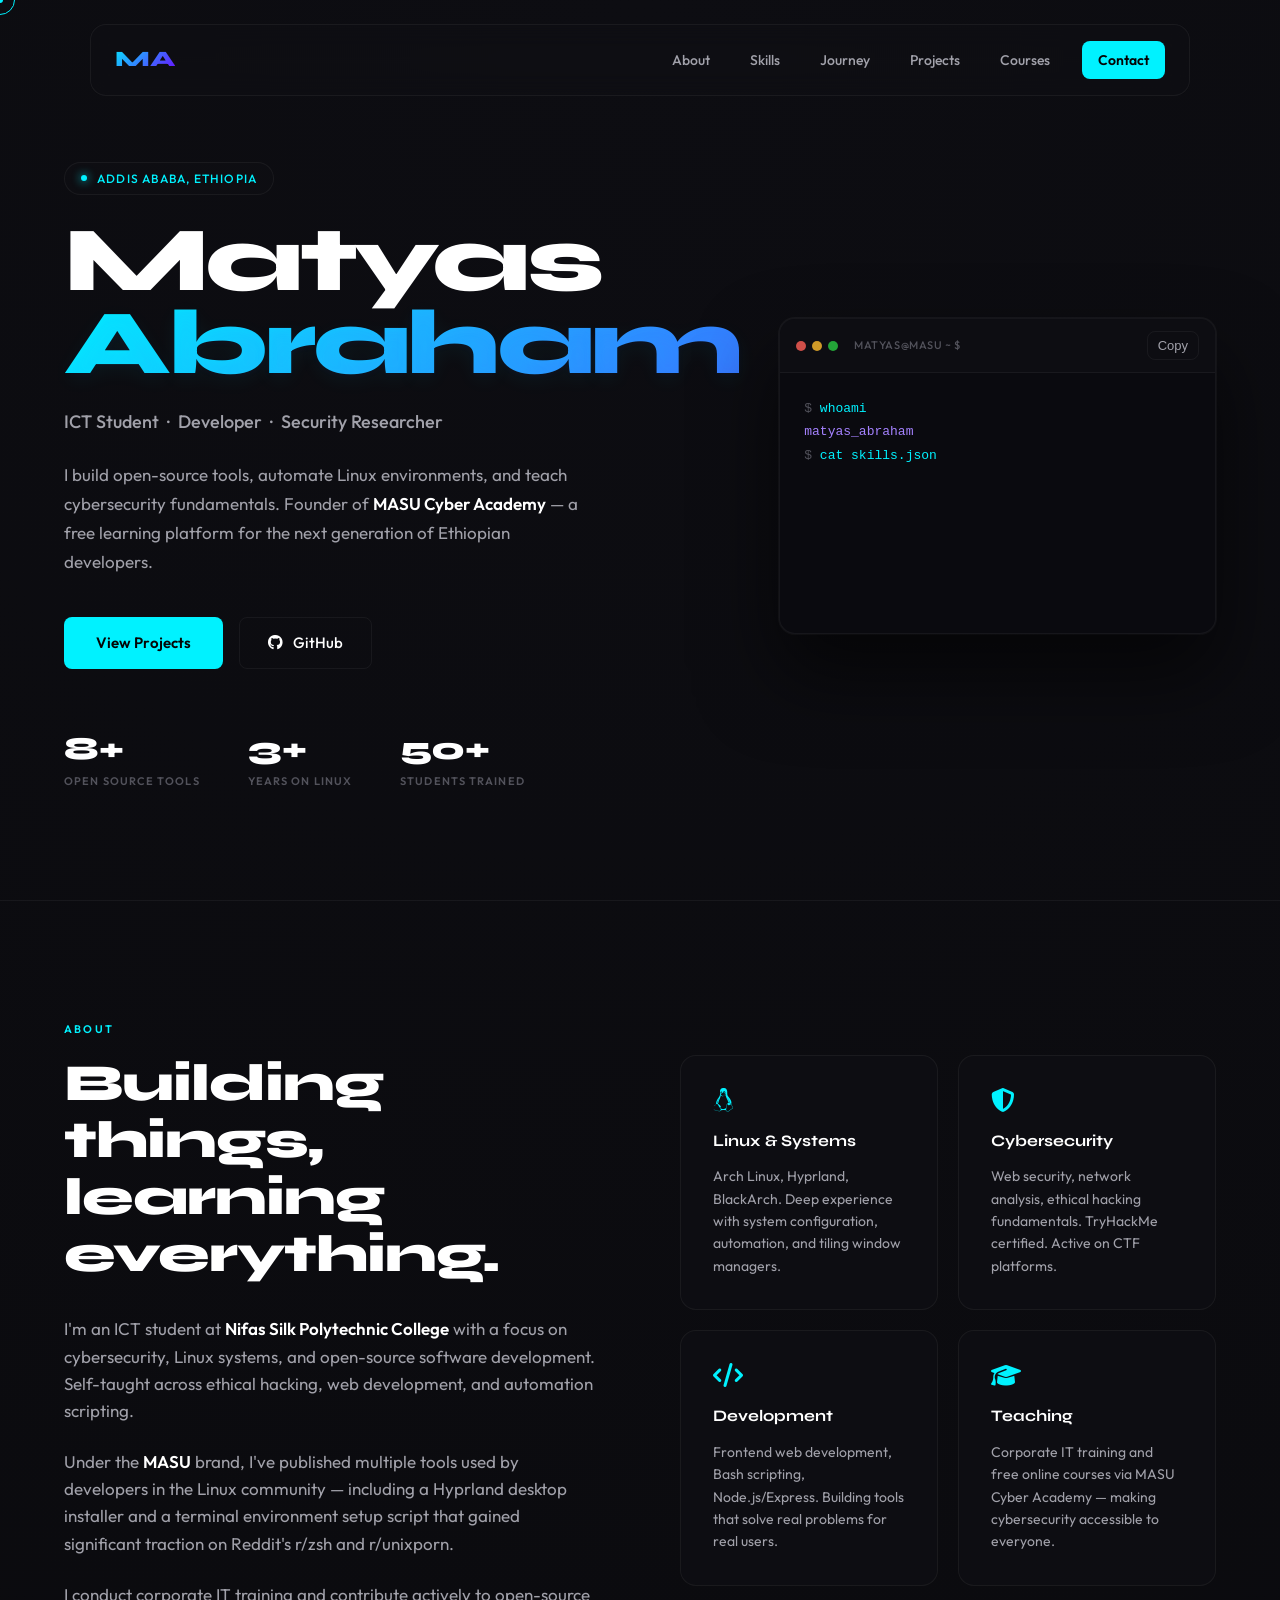
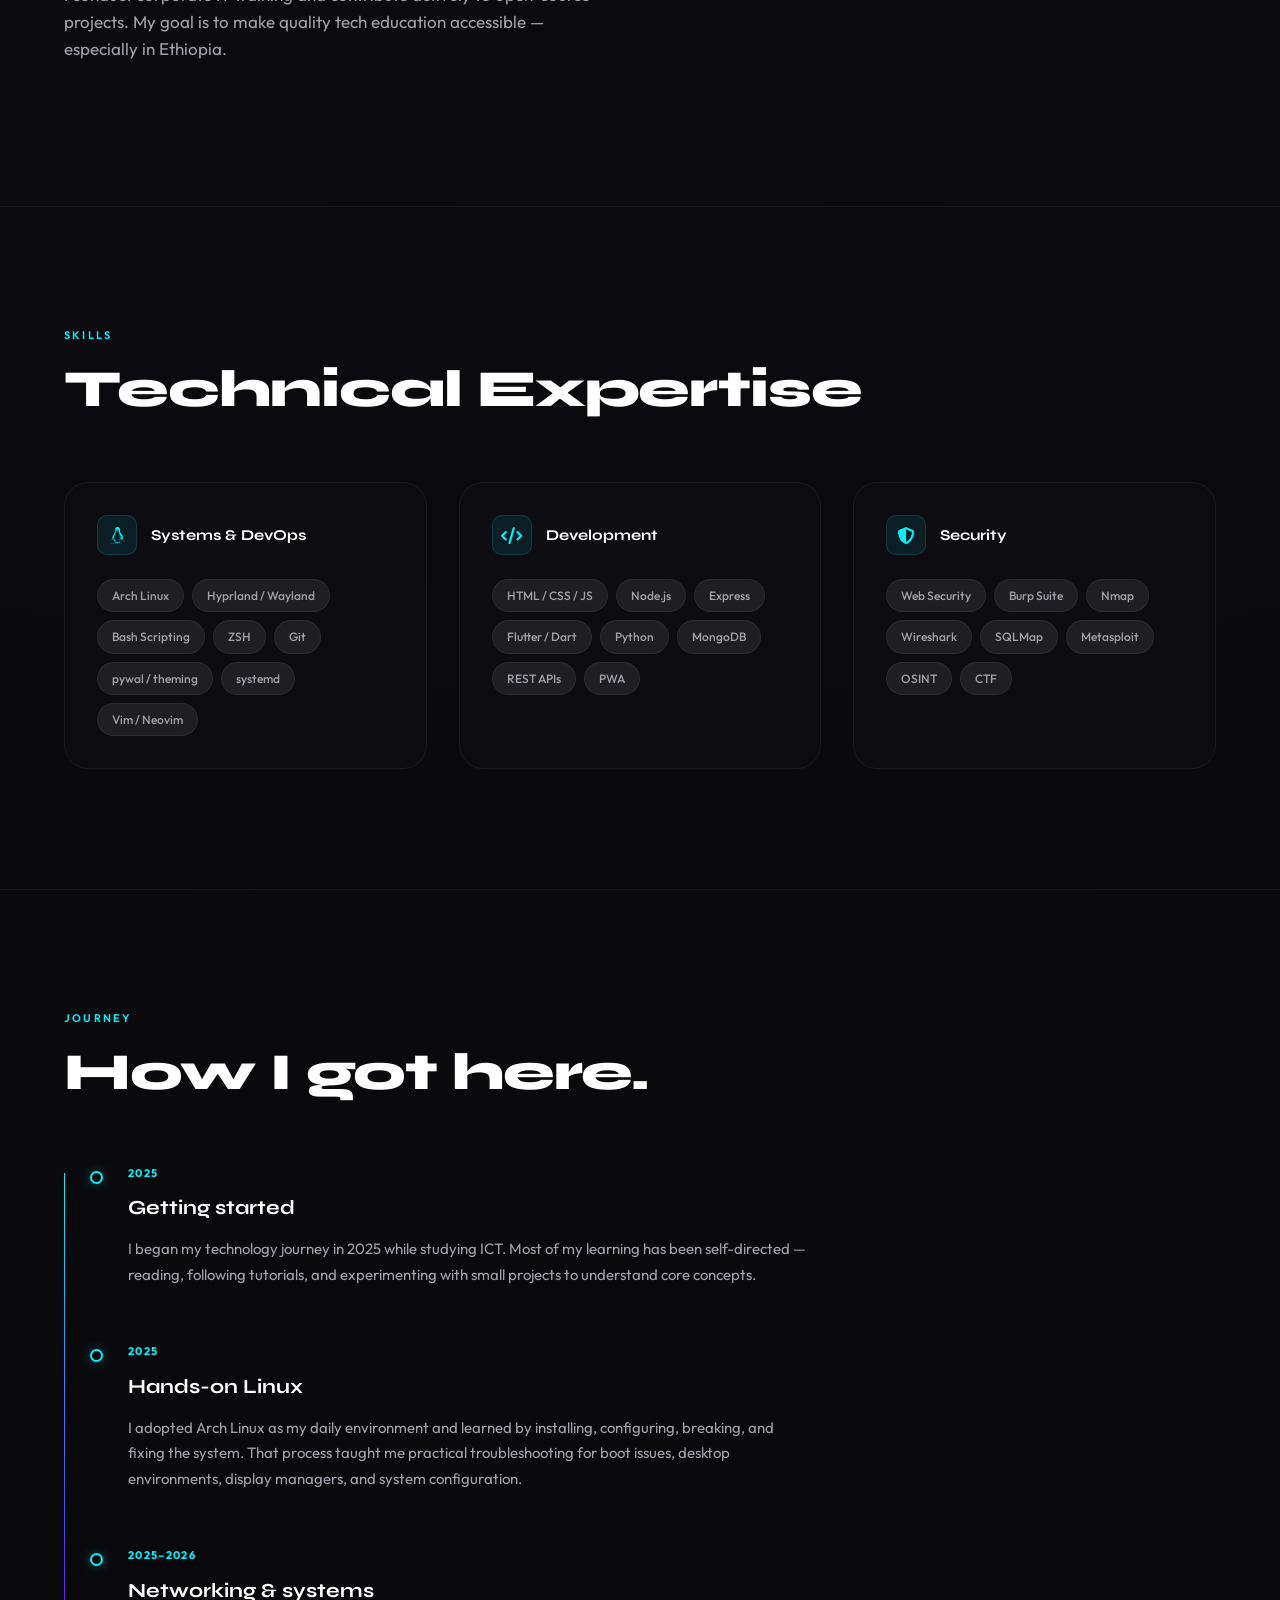
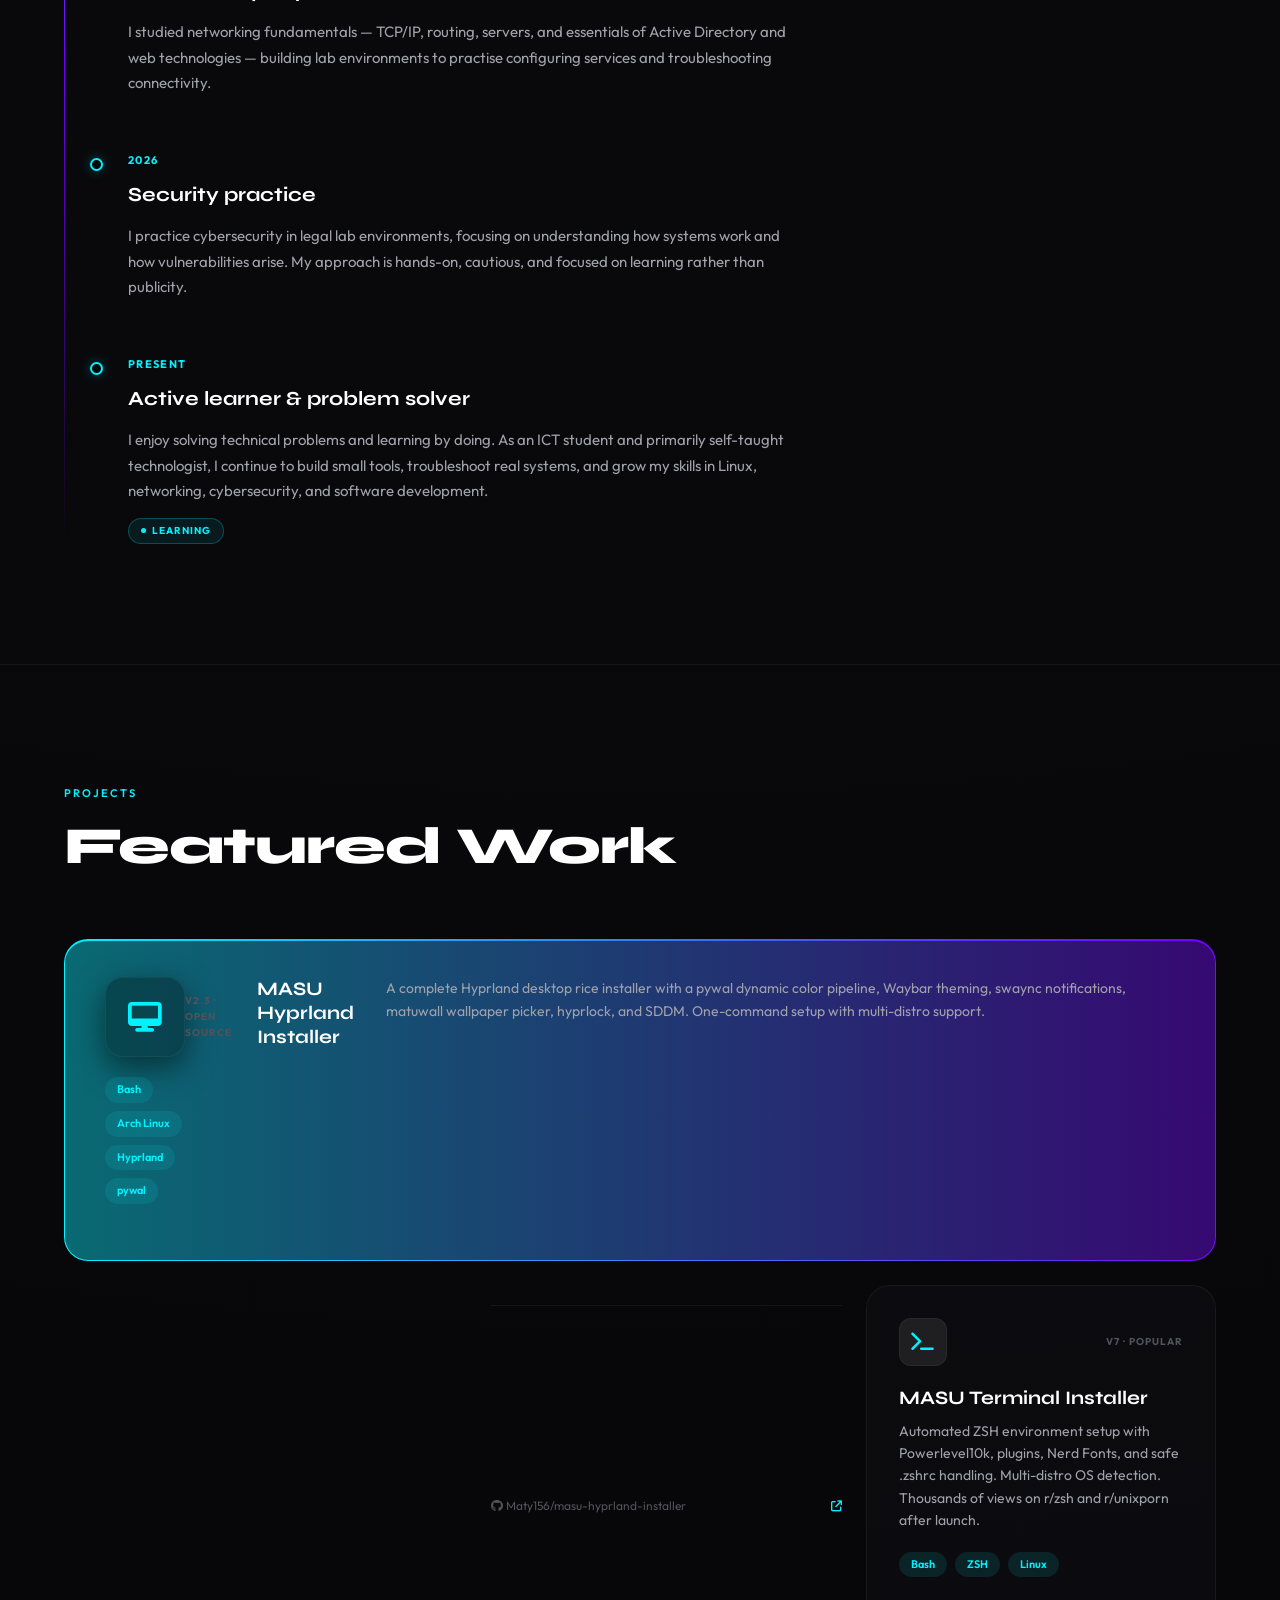
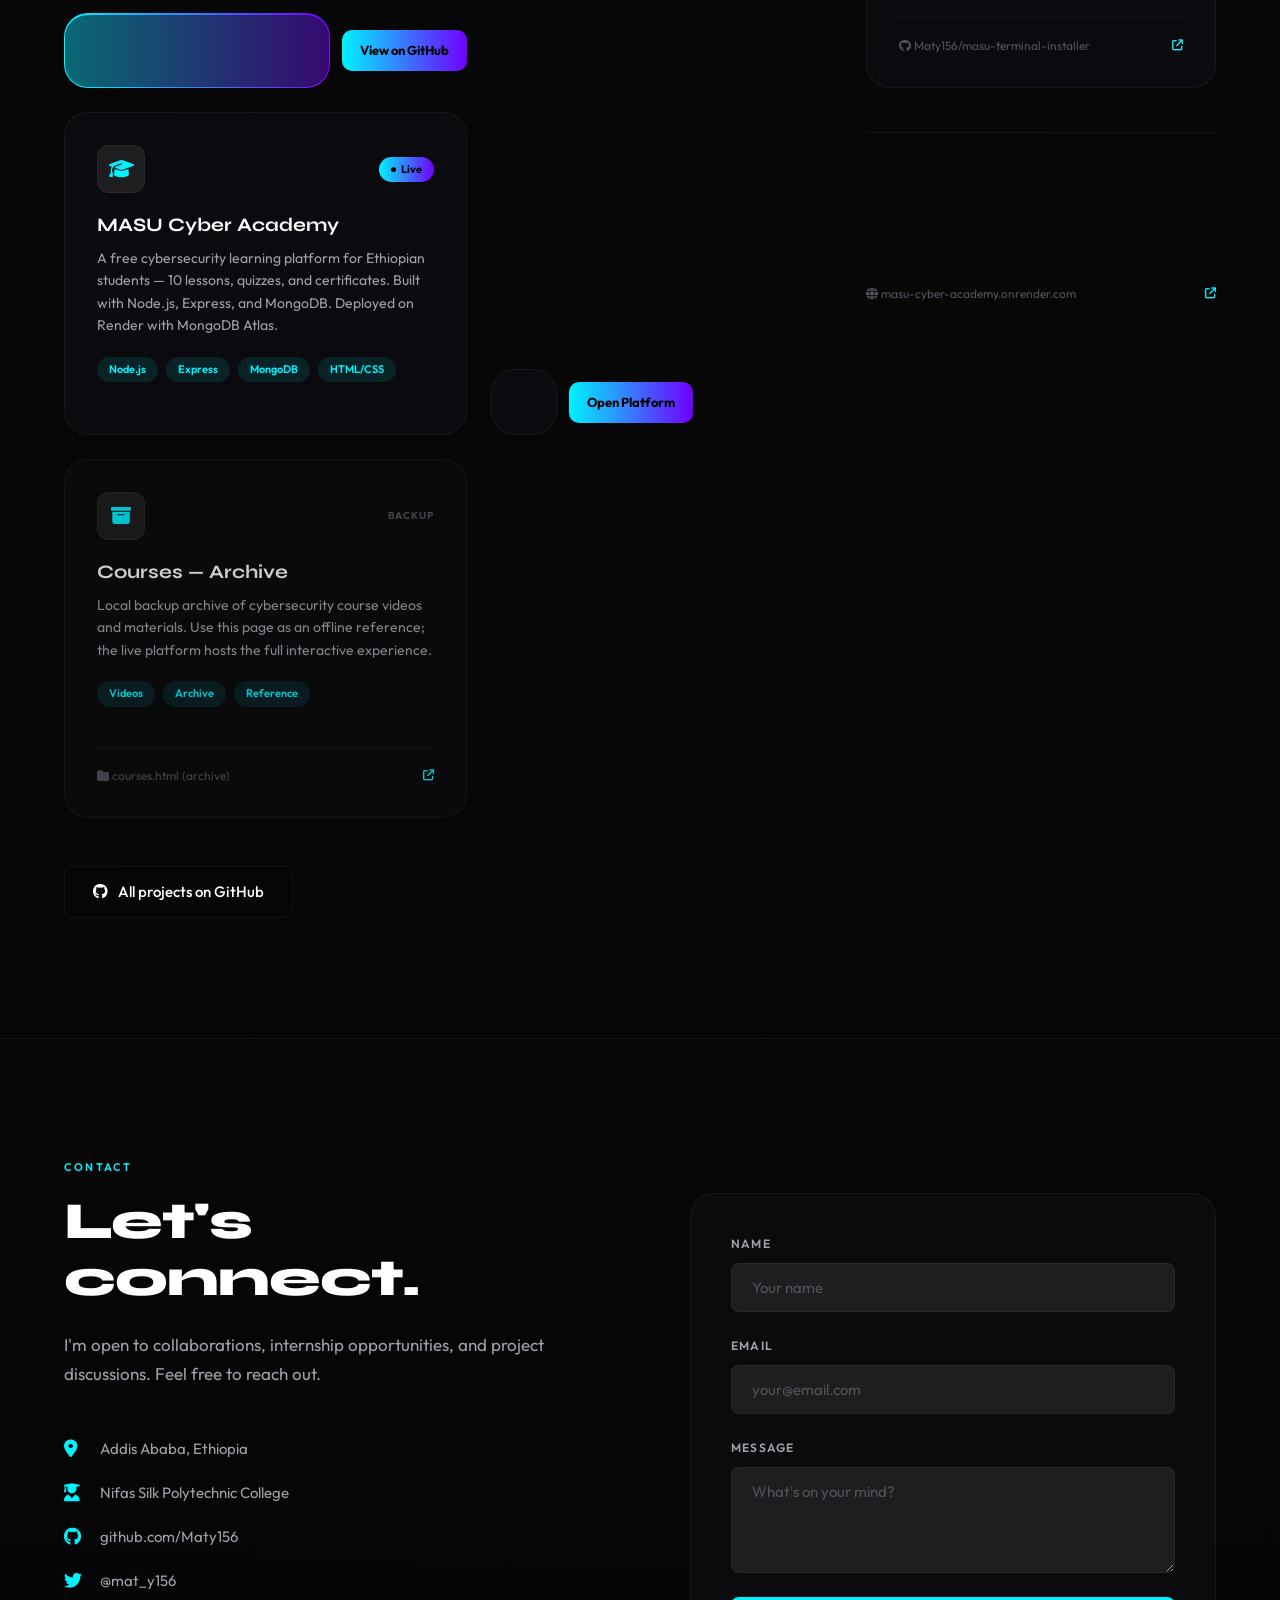
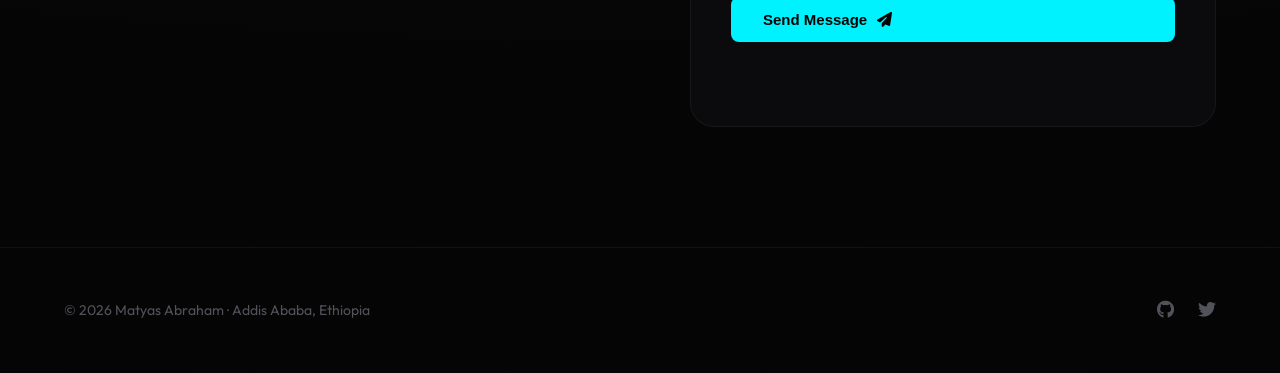
==== commit 97fa1f10: "trying to fix cards" ====
--- a/index.html
+++ b/index.html
@@ -213,26 +213,18 @@
         <div class="projects-grid">
 
           <a href="https://github.com/Maty156/masu-hyprland-installer" target="_blank" class="project-card featured stagger">
-            <div class="pc-left">
+            <div class="pc-top">
               <div class="pc-icon-large"><i class="fas fa-desktop"></i></div>
               <span class="pc-tag">v2.3 · Open Source</span>
             </div>
-
-            <div class="pc-main">
-              <h3>MASU Hyprland Installer</h3>
-              <p>A complete Hyprland desktop rice installer with a pywal dynamic color pipeline, Waybar theming, swaync notifications, matuwall wallpaper picker, hyprlock, and SDDM. One-command setup with multi-distro support.</p>
-              <div class="pc-tags">
-                <span>Bash</span><span>Arch Linux</span><span>Hyprland</span><span>pywal</span>
-              </div>
-            </div>
-
-            <div class="pc-side">
-              <div class="pc-illustration" aria-hidden="true"></div>
-              <div class="pc-actions">
-                <a class="pc-cta" href="https://github.com/Maty156/masu-hyprland-installer" target="_blank">View on GitHub</a>
-              </div>
-            </div>
-
+            <h3>MASU Hyprland Installer</h3>
+            <p>A complete Hyprland desktop rice installer with a pywal dynamic color pipeline, Waybar theming, swaync notifications, matuwall wallpaper picker, hyprlock, and SDDM. One-command setup with multi-distro support.</p>
+            <div class="pc-tags">
+              <span>Bash</span><span>Arch Linux</span><span>Hyprland</span><span>pywal</span>
+            </div>
+            <div class="pc-actions">
+              <a class="pc-cta" href="https://github.com/Maty156/masu-hyprland-installer" target="_blank">View on GitHub</a>
+            </div>
             <div class="pc-footer">
               <span><i class="fab fa-github"></i> Maty156/masu-hyprland-installer</span>
               <i class="fas fa-arrow-up-right-from-square"></i>
@@ -258,16 +250,15 @@
           <a href="https://masu-cyber-academy.onrender.com/" target="_blank" rel="noopener" class="project-card stagger">
             <div class="pc-top">
               <div class="pc-icon"><i class="fas fa-graduation-cap"></i></div>
-              <span class="pc-tag">Live</span>
-            </div>
-            <div class="pc-ribbon">Live</div>
+              <span class="pc-ribbon">Live</span>
+            </div>
             <h3>MASU Cyber Academy</h3>
-            <p>The live MASU Cyber Academy platform — courses, lessons, and labs — is hosted at the official site. This project card links to the live platform; the archive on this site is maintained as a backup.</p>
-            <div class="pc-actions">
-              <a class="pc-cta" href="https://masu-cyber-academy.onrender.com/" target="_blank" rel="noopener">Open Live MASU Academy</a>
-            </div>
+            <p>A free cybersecurity learning platform for Ethiopian students — 10 lessons, quizzes, and certificates. Built with Node.js, Express, and MongoDB. Deployed on Render with MongoDB Atlas.</p>
             <div class="pc-tags">
               <span>Node.js</span><span>Express</span><span>MongoDB</span><span>HTML/CSS</span>
+            </div>
+            <div class="pc-actions">
+              <a class="pc-cta" href="https://masu-cyber-academy.onrender.com/" target="_blank" rel="noopener">Open Platform</a>
             </div>
             <div class="pc-footer">
               <span><i class="fas fa-globe"></i> masu-cyber-academy.onrender.com</span>
--- a/css/style.css
+++ b/css/style.css
@@ -851,12 +851,7 @@
   margin-bottom: 48px;
 }
 
-/* Make the featured project span two columns on wider screens to balance layout */
-@media (min-width: 900px) {
-  .projects-grid { grid-template-columns: repeat(3, 1fr); }
-  .project-card.featured { grid-column: span 2; }
-}
-
+/* ---- Base card ---- */
 .project-card {
   display: flex;
   flex-direction: column;
@@ -868,140 +863,27 @@
   cursor: pointer;
   position: relative;
   overflow: hidden;
+  /* ensure equal-height cards in a row */
+  height: 100%;
 }
 
 .project-card:hover {
   border-color: var(--accent);
-  transform: translateY(-10px);
-  box-shadow: 0 30px 60px rgba(0,0,0,0.5);
-}
-
-.project-card.featured::before {
-  content: '';
-  position: absolute;
-  top: 0; left: 0; right: 0;
-  height: 2px;
-  background: linear-gradient(90deg, var(--accent), var(--accent-2));
-}
-
-/* Live ribbon */
-.pc-ribbon {
-  position: absolute;
-  top: 12px;
-  left: 16px;
-  background: linear-gradient(90deg, var(--accent), var(--accent-2));
-  color: var(--bg);
-  font-weight: 700;
-  padding: 6px 12px;
-  border-radius: 999px;
-  font-size: 12px;
-  box-shadow: 0 6px 20px rgba(0,242,255,0.06);
-}
-
-/* CTA inside project card */
-.pc-actions { margin-top: 18px; }
-.pc-cta {
-  display: inline-block;
-  background: linear-gradient(90deg, var(--accent), var(--accent-2));
-  color: var(--bg);
-  padding: 10px 14px;
-  border-radius: 10px;
-  font-weight: 700;
-  text-decoration: none;
-}
-
-/* Hover lift + glow for featured card */
-.project-card.featured:hover {
-  transform: translateY(-14px) scale(1.01);
-  box-shadow: 0 40px 90px rgba(0,0,0,0.6), 0 0 40px rgba(0,242,255,0.06);
-  border-color: rgba(0,242,255,0.12);
-}
-
-/* Desktop: make featured card a horizontal two-column layout for stronger visual hierarchy */
-@media (min-width: 900px) {
-  .project-card.featured {
-    display: flex;
-    flex-direction: row;
-    align-items: stretch;
-    gap: 28px;
-    padding: 36px;
-    min-height: 300px;
-  }
-
-  .project-card.featured .pc-top { flex: 0 0 auto; margin-bottom: 0; }
-  .project-card.featured h3 { font-size: 22px; margin-top: 6px; }
-  .project-card.featured p { flex: 1 1 60%; margin-bottom: 0; color: var(--text-dim); }
-
-  /* Place CTA and tags in a right column stacked vertically */
-  .project-card.featured .pc-actions {
-    display: flex;
-    flex-direction: column;
-    gap: 16px;
-    justify-content: center;
-    align-items: flex-end;
-    flex: 0 0 260px;
-  }
-
-  .project-card.featured .pc-cta {
-    padding: 12px 22px;
-    border-radius: 14px;
-    font-size: 14px;
-    box-shadow: 0 12px 30px rgba(0,242,255,0.06);
-  }
-
-  .project-card.featured .pc-tags { justify-content: flex-end; margin-bottom: 0; }
-  .project-card.featured .pc-footer { grid-column: 1 / -1; margin-top: 18px; }
-}
-
-/* Featured card internal columns */
-.project-card .pc-left { flex: 0 0 140px; display: flex; flex-direction: column; align-items: center; justify-content: center; gap: 12px; }
-.project-card .pc-icon-large { width: 96px; height: 96px; border-radius: 18px; display: flex; align-items: center; justify-content: center; font-size: 34px; color: var(--accent); background: linear-gradient(180deg, rgba(0,0,0,0.25), rgba(255,255,255,0.02)); border: 1px solid var(--surface-br); box-shadow: 0 10px 30px rgba(0,0,0,0.6); }
-.project-card .pc-left .pc-tag { font-size: 11px; color: var(--text-faint); }
-.project-card .pc-main { flex: 1 1 auto; display: flex; flex-direction: column; gap: 14px; }
-.project-card .pc-side { flex: 0 0 260px; display: flex; flex-direction: column; align-items: flex-end; justify-content: center; }
-.project-card .pc-side .pc-actions { align-items: flex-end; }
-
-/* Make sure footer spans full width under columns */
-.project-card .pc-footer { display: flex; justify-content: space-between; gap: 12px; margin-top: 20px; border-top: 1px solid var(--surface-br); padding-top: 18px; }
-
-/* Responsive fallback: stacked layout on small screens */
-@media (max-width: 900px) {
-  .project-card.featured { flex-direction: column; padding: 28px; min-height: unset; }
-  .project-card .pc-left { flex-direction: row; gap: 12px; align-items: center; }
-  .project-card .pc-side { align-items: flex-start; margin-top: 12px; }
-  .project-card .pc-footer { flex-direction: column; gap: 8px; }
-}
-
-/* Large-screen hero-style featured card */
-@media (min-width: 1200px) {
-  .project-card.featured { grid-column: 1 / -1; padding: 44px 48px; min-height: 320px; }
-  .project-card.featured { display: flex; flex-direction: row; gap: 36px; align-items: center; }
-  .project-card.featured .pc-left { flex: 0 0 200px; }
-  .project-card.featured .pc-main { flex: 1 1 auto; }
-  .project-card.featured .pc-side { flex: 0 0 340px; display: flex; flex-direction: column; align-items: center; justify-content: center; }
-
-  .pc-illustration {
-    width: 100%; height: 160px; border-radius: 18px; background: linear-gradient(135deg, rgba(112,0,255,0.08), rgba(0,242,255,0.06)); border: 1px solid rgba(255,255,255,0.03);
-    box-shadow: 0 18px 50px rgba(0,0,0,0.6), inset 0 1px 0 rgba(255,255,255,0.02);
-  }
-
-  .project-card.featured .pc-side .pc-actions { margin-top: 18px; }
-  .project-card.featured .pc-cta { padding: 14px 26px; font-size: 15px; }
-}
-
-/* Muted archive card */
-.project-card.archive { opacity: 0.85; filter: grayscale(10%); }
-.project-card.archive .pc-tag { background: transparent; color: var(--text-faint); border-color: var(--surface-br); }
-
+  transform: translateY(-8px);
+  box-shadow: 0 28px 56px rgba(0,0,0,0.5);
+}
+
+/* ---- Shared card sub-elements ---- */
 .pc-top {
   display: flex;
   align-items: center;
   justify-content: space-between;
-  margin-bottom: 24px;
+  margin-bottom: 20px;
 }
 
 .pc-icon {
-  width: 48px; height: 48px;
+  width: 48px;
+  height: 48px;
   background: var(--surface-hover);
   border-radius: 12px;
   display: flex;
@@ -1010,6 +892,7 @@
   font-size: 20px;
   color: var(--accent);
   border: 1px solid var(--surface-br);
+  flex-shrink: 0;
 }
 
 .pc-tag {
@@ -1022,33 +905,27 @@
 
 .project-card h3 {
   font-family: 'Syne', sans-serif;
-  font-size: 20px;
+  font-size: 19px;
   font-weight: 700;
   color: var(--text);
-  margin-bottom: 12px;
-}
-
-.project-card p {
+  margin-bottom: 10px;
+  line-height: 1.25;
+}
+
+.project-card > p {
   font-size: 14px;
   color: var(--text-dim);
   line-height: 1.6;
   flex: 1;
-  margin-bottom: 24px;
+  margin-bottom: 20px;
 }
 
 .pc-tags {
   display: flex;
   flex-wrap: wrap;
   gap: 8px;
-  margin-bottom: 24px;
-  align-items: center;
-}
-
-/* Keep tag pills compact and avoid huge pill shapes */
-.pc-tags span { white-space: nowrap; max-width: none; padding: 6px 10px; font-size: 12px; }
-
-.pc-actions { display: flex; gap: 12px; align-items: center; }
-.pc-cta { white-space: nowrap; }
+  margin-bottom: 20px;
+}
 
 .pc-tags span {
   font-size: 11px;
@@ -1057,6 +934,31 @@
   background: rgba(0, 242, 255, 0.1);
   padding: 4px 12px;
   border-radius: 100px;
+  white-space: nowrap;
+}
+
+.pc-actions {
+  display: flex;
+  gap: 12px;
+  align-items: center;
+  margin-top: auto;
+}
+
+.pc-cta {
+  display: inline-block;
+  background: linear-gradient(90deg, var(--accent), var(--accent-2));
+  color: var(--bg);
+  padding: 10px 18px;
+  border-radius: 10px;
+  font-weight: 700;
+  font-size: 13px;
+  text-decoration: none;
+  white-space: nowrap;
+}
+
+.pc-cta:hover {
+  opacity: 0.9;
+  transform: translateY(-1px);
 }
 
 .pc-footer {
@@ -1066,10 +968,142 @@
   font-size: 12px;
   color: var(--text-faint);
   border-top: 1px solid var(--surface-br);
-  padding-top: 24px;
-}
-
-.pc-footer i.fa-arrow-up-right-from-square { font-size: 11px; color: var(--accent); }
+  padding-top: 18px;
+  margin-top: 20px;
+  gap: 12px;
+}
+
+.pc-footer i.fa-arrow-up-right-from-square { font-size: 11px; color: var(--accent); flex-shrink: 0; }
+
+/* ---- Muted archive card ---- */
+.project-card.archive { opacity: 0.8; }
+
+/* ---- Featured card — full-width banner on desktop ---- */
+.project-card.featured {
+  grid-column: 1 / -1;
+  border-top: 2px solid transparent;
+  background-image: linear-gradient(var(--surface), var(--surface)),
+                    linear-gradient(90deg, var(--accent), var(--accent-2));
+  background-origin: border-box;
+  background-clip: padding-box, border-box;
+  border-top-color: transparent;
+}
+
+/* Override: featured uses a horizontal layout on desktop */
+@media (min-width: 768px) {
+  .project-card.featured {
+    display: grid;
+    grid-template-columns: 120px 1fr auto;
+    grid-template-rows: auto 1fr auto;
+    gap: 0 32px;
+    padding: 36px 40px;
+    align-items: start;
+  }
+
+  /* Left column: icon + version tag */
+  .project-card.featured .pc-left {
+    grid-column: 1;
+    grid-row: 1 / 4;
+    display: flex;
+    flex-direction: column;
+    align-items: center;
+    gap: 12px;
+    padding-top: 4px;
+  }
+
+  .project-card.featured .pc-icon-large {
+    width: 80px;
+    height: 80px;
+    border-radius: 18px;
+    display: flex;
+    align-items: center;
+    justify-content: center;
+    font-size: 30px;
+    color: var(--accent);
+    background: rgba(0,0,0,0.3);
+    border: 1px solid var(--surface-br);
+    box-shadow: 0 10px 30px rgba(0,0,0,0.5);
+    flex-shrink: 0;
+  }
+
+  /* Middle: title + description + tags */
+  .project-card.featured .pc-main {
+    grid-column: 2;
+    grid-row: 1 / 3;
+    display: flex;
+    flex-direction: column;
+    gap: 10px;
+  }
+
+  .project-card.featured .pc-main h3 { font-size: 22px; margin-bottom: 0; }
+  .project-card.featured .pc-main p  { margin-bottom: 0; flex: none; }
+
+  /* Right column: CTA button */
+  .project-card.featured .pc-side {
+    grid-column: 3;
+    grid-row: 1 / 3;
+    display: flex;
+    flex-direction: column;
+    align-items: flex-end;
+    justify-content: center;
+    gap: 16px;
+    min-width: 180px;
+  }
+
+  .project-card.featured .pc-side .pc-cta {
+    padding: 12px 24px;
+    font-size: 14px;
+  }
+
+  /* Footer spans all 3 columns */
+  .project-card.featured .pc-footer {
+    grid-column: 1 / -1;
+    grid-row: 3;
+    margin-top: 24px;
+  }
+}
+
+/* On smaller screens, featured card stacks like a normal card */
+@media (max-width: 767px) {
+  .project-card.featured { grid-column: auto; }
+  .project-card.featured .pc-left {
+    display: flex;
+    flex-direction: row;
+    align-items: center;
+    gap: 16px;
+    margin-bottom: 16px;
+  }
+  .project-card.featured .pc-icon-large {
+    width: 56px; height: 56px; font-size: 22px; border-radius: 12px;
+    display: flex; align-items: center; justify-content: center;
+    color: var(--accent); background: rgba(0,0,0,0.3);
+    border: 1px solid var(--surface-br);
+  }
+  .project-card.featured .pc-side { margin-top: 16px; }
+}
+
+/* ---- Live badge ---- */
+.pc-ribbon {
+  display: inline-flex;
+  align-items: center;
+  gap: 5px;
+  background: linear-gradient(90deg, var(--accent), var(--accent-2));
+  color: var(--bg);
+  font-weight: 700;
+  padding: 4px 12px;
+  border-radius: 999px;
+  font-size: 11px;
+  white-space: nowrap;
+}
+
+.pc-ribbon::before {
+  content: '';
+  display: inline-block;
+  width: 5px; height: 5px;
+  background: var(--bg);
+  border-radius: 50%;
+  animation: pulse 2s infinite;
+}
 
 /* =============================================
  *   CONTACT
@@ -1222,6 +1256,7 @@
   
   .about-grid, .contact-grid { grid-template-columns: 1fr; gap: 60px; }
   .projects-grid { grid-template-columns: 1fr 1fr; }
+  .projects-grid .project-card.featured { grid-column: auto; }
   .skills-pills-grid { grid-template-columns: 1fr; gap: 20px; }
 }
 
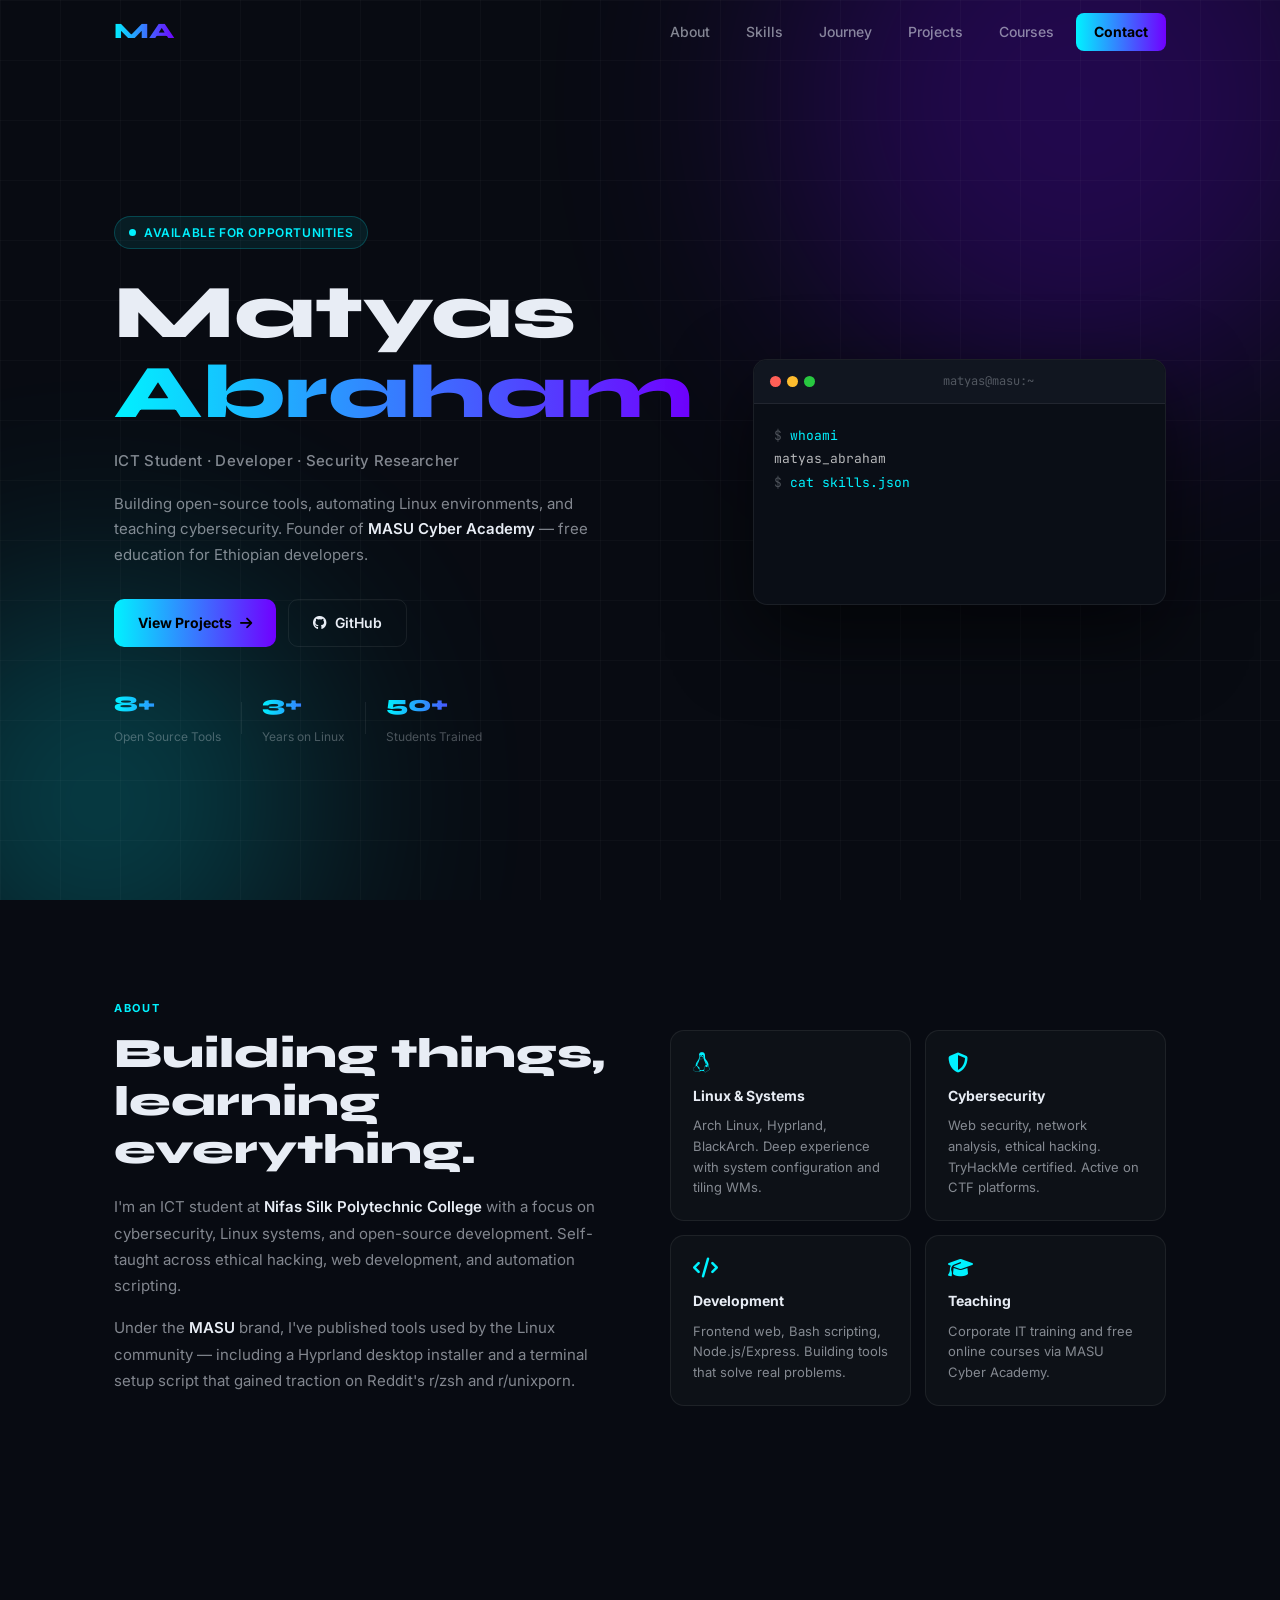
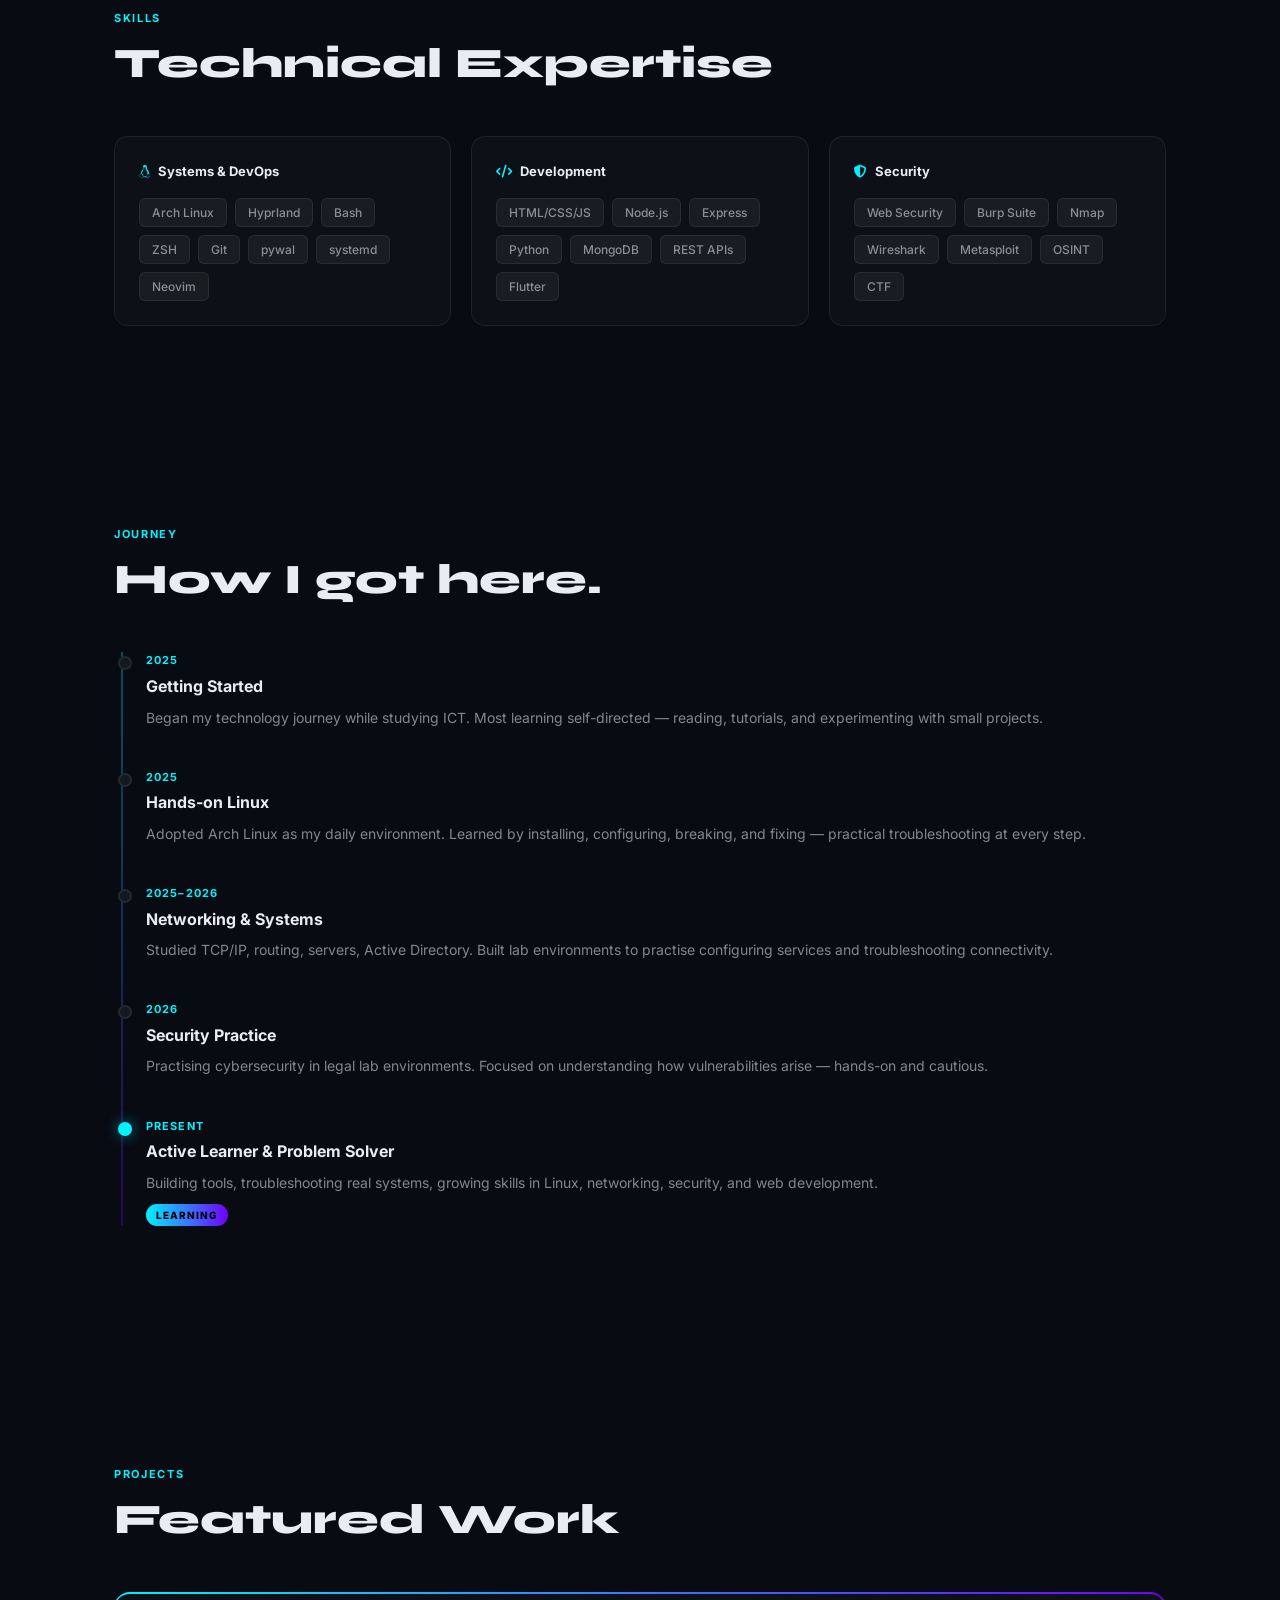
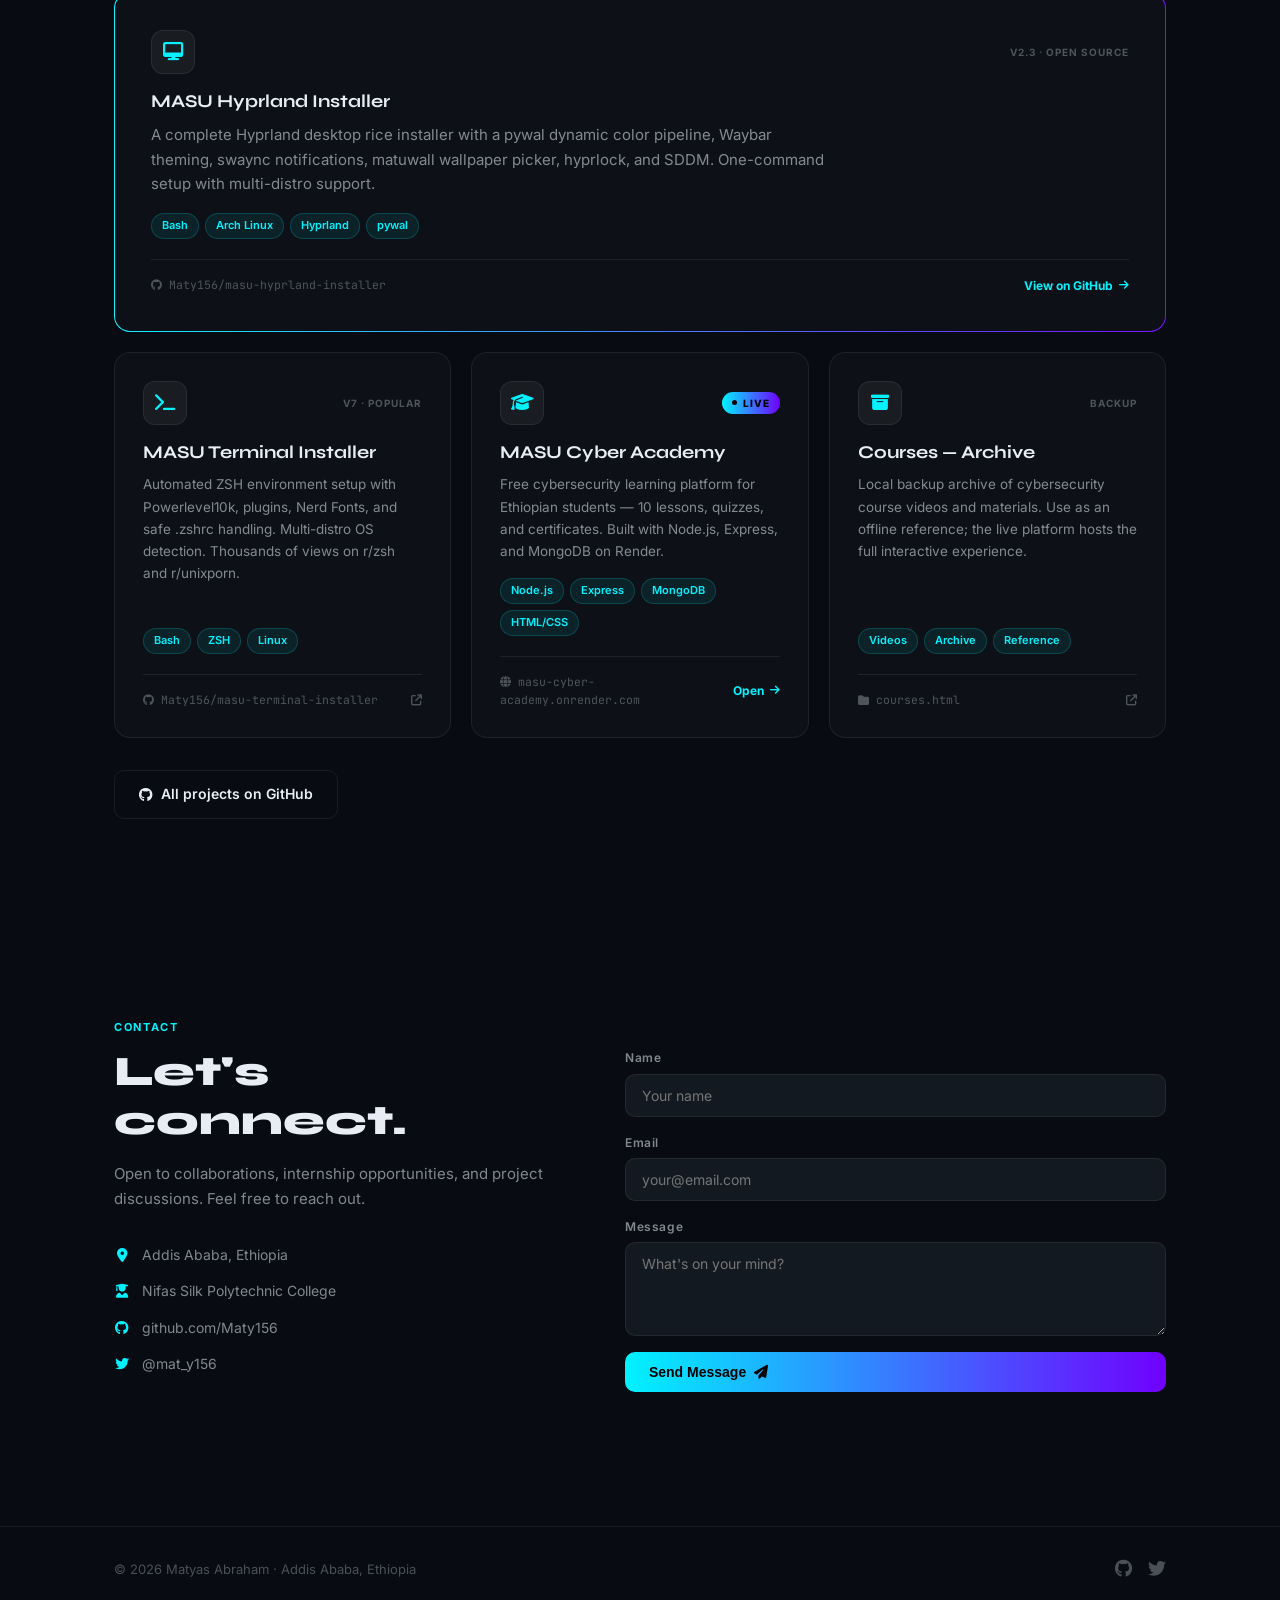
==== commit 152b1290: "trying to fix cards" ====
--- a/index.html
+++ b/index.html
@@ -1,357 +1,306 @@
 <!DOCTYPE html>
 <html lang="en">
-
 <head>
   <meta charset="UTF-8">
   <meta name="viewport" content="width=device-width, initial-scale=1.0">
   <title>Matyas Abraham — Developer & Security Researcher</title>
-  <meta name="description" content="Portfolio of Matyas Abraham — ICT student, developer, and cybersecurity researcher from Addis Ababa, Ethiopia. Founder of MASU Cyber Academy.">
+  <meta name="description" content="Portfolio of Matyas Abraham — ICT student, developer, and cybersecurity researcher from Addis Ababa, Ethiopia.">
   <link rel="preconnect" href="https://fonts.googleapis.com">
   <link rel="preconnect" href="https://fonts.gstatic.com" crossorigin>
-  <link href="https://fonts.googleapis.com/css2?family=Outfit:wght@300;400;500;600;700&family=Syne:wght@600;700;800&display=swap" rel="stylesheet">
+  <link href="https://fonts.googleapis.com/css2?family=Inter:wght@300;400;500;600;700&family=Syne:wght@700;800&family=JetBrains+Mono:wght@400;500&display=swap" rel="stylesheet">
   <link rel="stylesheet" href="https://cdnjs.cloudflare.com/ajax/libs/font-awesome/6.5.1/css/all.min.css">
   <link rel="stylesheet" href="css/style.css">
 </head>
-
 <body>
 
-  <div class="cursor-dot"></div>
-  <div class="cursor-outline"></div>
-
-  <div id="main-content">
-
-    <!-- NAV -->
-    <nav id="navbar">
-        <div class="nav-inner">
-        <a href="#" class="nav-logo">MA</a>
-        <div class="nav-links">
-          <a href="#about">About</a>
-          <a href="#skills">Skills</a>
-          <a href="#journey">Journey</a>
-          <a href="#projects">Projects</a>
-          <a href="https://masu-cyber-academy.onrender.com/" target="_blank" rel="noopener">Courses</a>
-          <a href="#contact" class="nav-cta">Contact</a>
-        </div>
-        <button class="nav-toggle" id="navToggle"><i class="fas fa-bars"></i></button>
-      </div>
-    </nav>
-
-    <!-- HERO -->
-    <section id="hero">
-      <div class="hero-inner">
-        <div class="hero-eyebrow">
-          <span class="dot"></span>
-          <span>Addis Ababa, Ethiopia</span>
-        </div>
-        <h1 class="hero-name">Matyas<br><span>Abraham</span></h1>
-        <p class="hero-tagline">ICT Student &nbsp;·&nbsp; Developer &nbsp;·&nbsp; Security Researcher</p>
-        <p class="hero-desc">I build open-source tools, automate Linux environments, and teach cybersecurity fundamentals. Founder of <strong>MASU Cyber Academy</strong> — a free learning platform for the next generation of Ethiopian developers.</p>
-        <div class="hero-actions">
-          <a href="#projects" class="btn-primary">View Projects</a>
-          <a href="https://github.com/Maty156" target="_blank" class="btn-ghost"><i class="fab fa-github"></i> GitHub</a>
+  <!-- NAV -->
+  <nav id="navbar">
+    <div class="nav-inner">
+      <a href="#" class="nav-logo"><span>MA</span></a>
+      <div class="nav-links">
+        <a href="#about">About</a>
+        <a href="#skills">Skills</a>
+        <a href="#journey">Journey</a>
+        <a href="#projects">Projects</a>
+        <a href="https://masu-cyber-academy.onrender.com/" target="_blank" rel="noopener">Courses</a>
+        <a href="#contact" class="nav-cta">Contact</a>
+      </div>
+      <button class="nav-toggle" id="navToggle"><i class="fas fa-bars"></i></button>
+    </div>
+  </nav>
+
+  <!-- HERO -->
+  <section id="hero">
+    <div class="hero-bg">
+      <div class="hero-glow g1"></div>
+      <div class="hero-glow g2"></div>
+      <div class="grid-lines"></div>
+    </div>
+    <div class="hero-inner">
+      <div class="hero-left">
+        <div class="hero-badge"><span class="dot-pulse"></span> Available for opportunities</div>
+        <h1>Matyas<br><span class="grad-text">Abraham</span></h1>
+        <p class="hero-sub">ICT Student · Developer · Security Researcher</p>
+        <p class="hero-desc">Building open-source tools, automating Linux environments, and teaching cybersecurity. Founder of <strong>MASU Cyber Academy</strong> — free education for Ethiopian developers.</p>
+        <div class="hero-btns">
+          <a href="#projects" class="btn-primary">View Projects <i class="fas fa-arrow-right"></i></a>
+          <a href="https://github.com/Maty156" target="_blank" class="btn-outline"><i class="fab fa-github"></i> GitHub</a>
         </div>
         <div class="hero-stats">
-          <div class="hstat"><span>8+</span><p>Open Source Tools</p></div>
-          <div class="hstat"><span>3+</span><p>Years on Linux</p></div>
-          <div class="hstat"><span>50+</span><p>Students Trained</p></div>
-        </div>
-      </div>
-      <div class="hero-visual">
-        <div class="code-window">
-          <div class="cw-bar">
-            <div class="cw-dots"><span></span><span></span><span></span></div>
-            <p class="cw-title">matyas@masu ~ $</p>
-            <button class="copy-btn" id="copyTerminal" aria-label="Copy terminal text">Copy</button>
-          </div>
-          <div class="cw-body" id="typeArea"></div>
-        </div>
-      </div>
-    </section>
-
-    <!-- ABOUT -->
-    <section id="about" class="section reveal">
-      <div class="container">
-        <div class="section-label">About</div>
-        <div class="about-grid">
-          <div class="about-text">
-            <h2>Building things,<br>learning everything.</h2>
-            <p>I'm an ICT student at <strong>Nifas Silk Polytechnic College</strong> with a focus on cybersecurity, Linux systems, and open-source software development. Self-taught across ethical hacking, web development, and automation scripting.</p>
-            <p>Under the <strong>MASU</strong> brand, I've published multiple tools used by developers in the Linux community — including a Hyprland desktop installer and a terminal environment setup script that gained significant traction on Reddit's r/zsh and r/unixporn.</p>
-            <p>I conduct corporate IT training and contribute actively to open-source projects. My goal is to make quality tech education accessible — especially in Ethiopia.</p>
-          </div>
-          <div class="about-cards">
-            <div class="acard stagger">
-              <i class="fab fa-linux"></i>
-              <h4>Linux & Systems</h4>
-              <p>Arch Linux, Hyprland, BlackArch. Deep experience with system configuration, automation, and tiling window managers.</p>
-            </div>
-            <div class="acard stagger">
-              <i class="fas fa-shield-halved"></i>
-              <h4>Cybersecurity</h4>
-              <p>Web security, network analysis, ethical hacking fundamentals. TryHackMe certified. Active on CTF platforms.</p>
-            </div>
-            <div class="acard stagger">
-              <i class="fas fa-code"></i>
-              <h4>Development</h4>
-              <p>Frontend web development, Bash scripting, Node.js/Express. Building tools that solve real problems for real users.</p>
-            </div>
-            <div class="acard stagger">
-              <i class="fas fa-graduation-cap"></i>
-              <h4>Teaching</h4>
-              <p>Corporate IT training and free online courses via MASU Cyber Academy — making cybersecurity accessible to everyone.</p>
-            </div>
-          </div>
-        </div>
-      </div>
-    </section>
-
-    <!-- SKILLS -->
-    <section id="skills" class="section reveal">
-      <div class="container">
-        <div class="section-label">Skills</div>
-        <h2>Technical Expertise</h2>
-        <div class="skills-pills-grid">
-          <div class="spill-group stagger">
-            <div class="spill-group-header">
-              <i class="fab fa-linux"></i>
-              <h4>Systems &amp; DevOps</h4>
-            </div>
-            <div class="spill-tags">
-              <span>Arch Linux</span><span>Hyprland / Wayland</span><span>Bash Scripting</span>
-              <span>ZSH</span><span>Git</span><span>pywal / theming</span><span>systemd</span>
-              <span>Vim / Neovim</span>
-            </div>
-          </div>
-          <div class="spill-group stagger">
-            <div class="spill-group-header">
-              <i class="fas fa-code"></i>
-              <h4>Development</h4>
-            </div>
-            <div class="spill-tags">
-              <span>HTML / CSS / JS</span><span>Node.js</span><span>Express</span>
-              <span>Flutter / Dart</span><span>Python</span><span>MongoDB</span>
-              <span>REST APIs</span><span>PWA</span>
-            </div>
-          </div>
-          <div class="spill-group stagger">
-            <div class="spill-group-header">
-              <i class="fas fa-shield-halved"></i>
-              <h4>Security</h4>
-            </div>
-            <div class="spill-tags">
-              <span>Web Security</span><span>Burp Suite</span><span>Nmap</span>
-              <span>Wireshark</span><span>SQLMap</span><span>Metasploit</span>
-              <span>OSINT</span><span>CTF</span>
-            </div>
-          </div>
-        </div>
-      </div>
-    </section>
-
-    <!-- JOURNEY -->
-    <section id="journey" class="section reveal">
-      <div class="container">
-        <div class="section-label">Journey</div>
-        <h2>How I got here.</h2>
-        <div class="timeline">
-
-          <div class="tl-item stagger">
-            <div class="tl-marker"></div>
-            <div class="tl-content">
-              <span class="tl-date">2025</span>
-              <h4>Getting started</h4>
-              <p>I began my technology journey in 2025 while studying ICT. Most of my learning has been self-directed — reading, following tutorials, and experimenting with small projects to understand core concepts.</p>
-            </div>
-          </div>
-
-          <div class="tl-item stagger">
-            <div class="tl-marker"></div>
-            <div class="tl-content">
-              <span class="tl-date">2025</span>
-              <h4>Hands-on Linux</h4>
-              <p>I adopted Arch Linux as my daily environment and learned by installing, configuring, breaking, and fixing the system. That process taught me practical troubleshooting for boot issues, desktop environments, display managers, and system configuration.</p>
-            </div>
-          </div>
-
-          <div class="tl-item stagger">
-            <div class="tl-marker"></div>
-            <div class="tl-content">
-              <span class="tl-date">2025–2026</span>
-              <h4>Networking & systems</h4>
-              <p>I studied networking fundamentals — TCP/IP, routing, servers, and essentials of Active Directory and web technologies — building lab environments to practise configuring services and troubleshooting connectivity.</p>
-            </div>
-          </div>
-
-          <div class="tl-item stagger">
-            <div class="tl-marker"></div>
-            <div class="tl-content">
-              <span class="tl-date">2026</span>
-              <h4>Security practice</h4>
-              <p>I practice cybersecurity in legal lab environments, focusing on understanding how systems work and how vulnerabilities arise. My approach is hands-on, cautious, and focused on learning rather than publicity.</p>
-            </div>
-          </div>
-
-          <div class="tl-item stagger">
-            <div class="tl-marker"></div>
-            <div class="tl-content">
-              <span class="tl-date">Present</span>
-              <h4>Active learner & problem solver</h4>
-              <p>I enjoy solving technical problems and learning by doing. As an ICT student and primarily self-taught technologist, I continue to build small tools, troubleshoot real systems, and grow my skills in Linux, networking, cybersecurity, and software development.</p>
-              <span class="tl-badge">Learning</span>
-            </div>
-          </div>
-
-        </div>
-      </div>
-    </section>
-
-    <!-- PROJECTS -->
-    <section id="projects" class="section reveal">
-      <div class="container">
-        <div class="section-label">Projects</div>
-        <h2>Featured Work</h2>
-        <div class="projects-grid">
-
-          <a href="https://github.com/Maty156/masu-hyprland-installer" target="_blank" class="project-card featured stagger">
-            <div class="pc-top">
-              <div class="pc-icon-large"><i class="fas fa-desktop"></i></div>
-              <span class="pc-tag">v2.3 · Open Source</span>
+          <div class="stat"><strong>8+</strong><span>Open Source Tools</span></div>
+          <div class="stat-div"></div>
+          <div class="stat"><strong>3+</strong><span>Years on Linux</span></div>
+          <div class="stat-div"></div>
+          <div class="stat"><strong>50+</strong><span>Students Trained</span></div>
+        </div>
+      </div>
+      <div class="hero-right">
+        <div class="terminal">
+          <div class="terminal-bar">
+            <div class="t-dots"><span></span><span></span><span></span></div>
+            <span class="t-title">matyas@masu:~</span>
+          </div>
+          <div class="terminal-body" id="typeArea"></div>
+        </div>
+      </div>
+    </div>
+  </section>
+
+  <!-- ABOUT -->
+  <section id="about" class="section reveal">
+    <div class="container">
+      <div class="section-label">About</div>
+      <div class="about-grid">
+        <div class="about-text">
+          <h2>Building things,<br>learning everything.</h2>
+          <p>I'm an ICT student at <strong>Nifas Silk Polytechnic College</strong> with a focus on cybersecurity, Linux systems, and open-source development. Self-taught across ethical hacking, web development, and automation scripting.</p>
+          <p>Under the <strong>MASU</strong> brand, I've published tools used by the Linux community — including a Hyprland desktop installer and a terminal setup script that gained traction on Reddit's r/zsh and r/unixporn.</p>
+        </div>
+        <div class="about-cards">
+          <div class="acard stagger"><i class="fab fa-linux"></i><h4>Linux & Systems</h4><p>Arch Linux, Hyprland, BlackArch. Deep experience with system configuration and tiling WMs.</p></div>
+          <div class="acard stagger"><i class="fas fa-shield-halved"></i><h4>Cybersecurity</h4><p>Web security, network analysis, ethical hacking. TryHackMe certified. Active on CTF platforms.</p></div>
+          <div class="acard stagger"><i class="fas fa-code"></i><h4>Development</h4><p>Frontend web, Bash scripting, Node.js/Express. Building tools that solve real problems.</p></div>
+          <div class="acard stagger"><i class="fas fa-graduation-cap"></i><h4>Teaching</h4><p>Corporate IT training and free online courses via MASU Cyber Academy.</p></div>
+        </div>
+      </div>
+    </div>
+  </section>
+
+  <!-- SKILLS -->
+  <section id="skills" class="section reveal">
+    <div class="container">
+      <div class="section-label">Skills</div>
+      <h2>Technical Expertise</h2>
+      <div class="skills-grid">
+        <div class="skill-group stagger">
+          <div class="skill-group-title"><i class="fab fa-linux"></i> Systems & DevOps</div>
+          <div class="skill-tags">
+            <span>Arch Linux</span><span>Hyprland</span><span>Bash</span><span>ZSH</span><span>Git</span><span>pywal</span><span>systemd</span><span>Neovim</span>
+          </div>
+        </div>
+        <div class="skill-group stagger">
+          <div class="skill-group-title"><i class="fas fa-code"></i> Development</div>
+          <div class="skill-tags">
+            <span>HTML/CSS/JS</span><span>Node.js</span><span>Express</span><span>Python</span><span>MongoDB</span><span>REST APIs</span><span>Flutter</span>
+          </div>
+        </div>
+        <div class="skill-group stagger">
+          <div class="skill-group-title"><i class="fas fa-shield-halved"></i> Security</div>
+          <div class="skill-tags">
+            <span>Web Security</span><span>Burp Suite</span><span>Nmap</span><span>Wireshark</span><span>Metasploit</span><span>OSINT</span><span>CTF</span>
+          </div>
+        </div>
+      </div>
+    </div>
+  </section>
+
+  <!-- JOURNEY -->
+  <section id="journey" class="section reveal">
+    <div class="container">
+      <div class="section-label">Journey</div>
+      <h2>How I got here.</h2>
+      <div class="timeline">
+        <div class="tl-item stagger">
+          <div class="tl-dot"></div>
+          <div class="tl-body">
+            <span class="tl-year">2025</span>
+            <h4>Getting Started</h4>
+            <p>Began my technology journey while studying ICT. Most learning self-directed — reading, tutorials, and experimenting with small projects.</p>
+          </div>
+        </div>
+        <div class="tl-item stagger">
+          <div class="tl-dot"></div>
+          <div class="tl-body">
+            <span class="tl-year">2025</span>
+            <h4>Hands-on Linux</h4>
+            <p>Adopted Arch Linux as my daily environment. Learned by installing, configuring, breaking, and fixing — practical troubleshooting at every step.</p>
+          </div>
+        </div>
+        <div class="tl-item stagger">
+          <div class="tl-dot"></div>
+          <div class="tl-body">
+            <span class="tl-year">2025–2026</span>
+            <h4>Networking & Systems</h4>
+            <p>Studied TCP/IP, routing, servers, Active Directory. Built lab environments to practise configuring services and troubleshooting connectivity.</p>
+          </div>
+        </div>
+        <div class="tl-item stagger">
+          <div class="tl-dot"></div>
+          <div class="tl-body">
+            <span class="tl-year">2026</span>
+            <h4>Security Practice</h4>
+            <p>Practising cybersecurity in legal lab environments. Focused on understanding how vulnerabilities arise — hands-on and cautious.</p>
+          </div>
+        </div>
+        <div class="tl-item stagger">
+          <div class="tl-dot active"></div>
+          <div class="tl-body">
+            <span class="tl-year">Present</span>
+            <h4>Active Learner & Problem Solver</h4>
+            <p>Building tools, troubleshooting real systems, growing skills in Linux, networking, security, and web development.</p>
+            <span class="tl-badge">Learning</span>
+          </div>
+        </div>
+      </div>
+    </div>
+  </section>
+
+  <!-- PROJECTS -->
+  <section id="projects" class="section reveal">
+    <div class="container">
+      <div class="section-label">Projects</div>
+      <h2>Featured Work</h2>
+
+      <div class="projects-wrap">
+
+        <!-- Featured -->
+        <a href="https://github.com/Maty156/masu-hyprland-installer" target="_blank" class="pcard pcard--featured stagger">
+          <div class="pcard-inner">
+            <div class="pcard-head">
+              <div class="pcard-icon"><i class="fas fa-desktop"></i></div>
+              <span class="pcard-label">v2.3 · Open Source</span>
             </div>
             <h3>MASU Hyprland Installer</h3>
             <p>A complete Hyprland desktop rice installer with a pywal dynamic color pipeline, Waybar theming, swaync notifications, matuwall wallpaper picker, hyprlock, and SDDM. One-command setup with multi-distro support.</p>
-            <div class="pc-tags">
-              <span>Bash</span><span>Arch Linux</span><span>Hyprland</span><span>pywal</span>
-            </div>
-            <div class="pc-actions">
-              <a class="pc-cta" href="https://github.com/Maty156/masu-hyprland-installer" target="_blank">View on GitHub</a>
-            </div>
-            <div class="pc-footer">
+            <div class="pcard-tags"><span>Bash</span><span>Arch Linux</span><span>Hyprland</span><span>pywal</span></div>
+            <div class="pcard-foot">
               <span><i class="fab fa-github"></i> Maty156/masu-hyprland-installer</span>
-              <i class="fas fa-arrow-up-right-from-square"></i>
+              <span class="pcard-cta">View on GitHub <i class="fas fa-arrow-right"></i></span>
+            </div>
+          </div>
+        </a>
+
+        <!-- 3-column row -->
+        <div class="pcard-row">
+
+          <a href="https://github.com/Maty156/masu-terminal-installer" target="_blank" class="pcard stagger">
+            <div class="pcard-inner">
+              <div class="pcard-head">
+                <div class="pcard-icon"><i class="fas fa-terminal"></i></div>
+                <span class="pcard-label">v7 · Popular</span>
+              </div>
+              <h3>MASU Terminal Installer</h3>
+              <p>Automated ZSH environment setup with Powerlevel10k, plugins, Nerd Fonts, and safe .zshrc handling. Multi-distro OS detection. Thousands of views on r/zsh and r/unixporn.</p>
+              <div class="pcard-tags"><span>Bash</span><span>ZSH</span><span>Linux</span></div>
+              <div class="pcard-foot">
+                <span><i class="fab fa-github"></i> Maty156/masu-terminal-installer</span>
+                <i class="fas fa-arrow-up-right-from-square"></i>
+              </div>
             </div>
           </a>
 
-          <a href="https://github.com/Maty156/masu-terminal-installer" target="_blank" class="project-card stagger">
-            <div class="pc-top">
-              <div class="pc-icon"><i class="fas fa-terminal"></i></div>
-              <span class="pc-tag">v7 · Popular</span>
-            </div>
-            <h3>MASU Terminal Installer</h3>
-            <p>Automated ZSH environment setup with Powerlevel10k, plugins, Nerd Fonts, and safe .zshrc handling. Multi-distro OS detection. Thousands of views on r/zsh and r/unixporn after launch.</p>
-            <div class="pc-tags">
-              <span>Bash</span><span>ZSH</span><span>Linux</span>
-            </div>
-            <div class="pc-footer">
-              <span><i class="fab fa-github"></i> Maty156/masu-terminal-installer</span>
-              <i class="fas fa-arrow-up-right-from-square"></i>
+          <a href="https://masu-cyber-academy.onrender.com/" target="_blank" rel="noopener" class="pcard stagger">
+            <div class="pcard-inner">
+              <div class="pcard-head">
+                <div class="pcard-icon"><i class="fas fa-graduation-cap"></i></div>
+                <span class="pcard-live"><span class="live-dot"></span>Live</span>
+              </div>
+              <h3>MASU Cyber Academy</h3>
+              <p>Free cybersecurity learning platform for Ethiopian students — 10 lessons, quizzes, and certificates. Built with Node.js, Express, and MongoDB on Render.</p>
+              <div class="pcard-tags"><span>Node.js</span><span>Express</span><span>MongoDB</span><span>HTML/CSS</span></div>
+              <div class="pcard-foot">
+                <span><i class="fas fa-globe"></i> masu-cyber-academy.onrender.com</span>
+                <span class="pcard-cta-sm">Open <i class="fas fa-arrow-right"></i></span>
+              </div>
             </div>
           </a>
 
-          <a href="https://masu-cyber-academy.onrender.com/" target="_blank" rel="noopener" class="project-card stagger">
-            <div class="pc-top">
-              <div class="pc-icon"><i class="fas fa-graduation-cap"></i></div>
-              <span class="pc-ribbon">Live</span>
-            </div>
-            <h3>MASU Cyber Academy</h3>
-            <p>A free cybersecurity learning platform for Ethiopian students — 10 lessons, quizzes, and certificates. Built with Node.js, Express, and MongoDB. Deployed on Render with MongoDB Atlas.</p>
-            <div class="pc-tags">
-              <span>Node.js</span><span>Express</span><span>MongoDB</span><span>HTML/CSS</span>
-            </div>
-            <div class="pc-actions">
-              <a class="pc-cta" href="https://masu-cyber-academy.onrender.com/" target="_blank" rel="noopener">Open Platform</a>
-            </div>
-            <div class="pc-footer">
-              <span><i class="fas fa-globe"></i> masu-cyber-academy.onrender.com</span>
-              <i class="fas fa-arrow-up-right-from-square"></i>
+          <a href="courses.html" target="_blank" rel="noopener" class="pcard pcard--muted stagger">
+            <div class="pcard-inner">
+              <div class="pcard-head">
+                <div class="pcard-icon"><i class="fas fa-archive"></i></div>
+                <span class="pcard-label">Backup</span>
+              </div>
+              <h3>Courses — Archive</h3>
+              <p>Local backup archive of cybersecurity course videos and materials. Use as an offline reference; the live platform hosts the full interactive experience.</p>
+              <div class="pcard-tags"><span>Videos</span><span>Archive</span><span>Reference</span></div>
+              <div class="pcard-foot">
+                <span><i class="fas fa-folder"></i> courses.html</span>
+                <i class="fas fa-arrow-up-right-from-square"></i>
+              </div>
             </div>
           </a>
 
-          <a href="courses.html" target="_blank" rel="noopener" class="project-card stagger archive">
-            <div class="pc-top">
-              <div class="pc-icon"><i class="fas fa-archive"></i></div>
-              <span class="pc-tag">Backup</span>
-            </div>
-            <h3>Courses — Archive</h3>
-            <p>Local backup archive of cybersecurity course videos and materials. Use this page as an offline reference; the live platform hosts the full interactive experience.</p>
-            <div class="pc-tags">
-              <span>Videos</span><span>Archive</span><span>Reference</span>
-            </div>
-            <div class="pc-footer">
-              <span><i class="fas fa-folder"></i> courses.html (archive)</span>
-              <i class="fas fa-arrow-up-right-from-square"></i>
-            </div>
-          </a>
-
-        </div>
-        <div class="projects-more">
-          <a href="https://github.com/Maty156" target="_blank" class="btn-ghost"><i class="fab fa-github"></i> All projects on GitHub</a>
-        </div>
-      </div>
-    </section>
-
-    <!-- CONTACT -->
-    <section id="contact" class="section reveal">
-      <div class="container">
-        <div class="section-label">Contact</div>
-        <div class="contact-grid">
-          <div class="contact-text">
-            <h2>Let's connect.</h2>
-            <p>I'm open to collaborations, internship opportunities, and project discussions. Feel free to reach out.</p>
-            <div class="contact-info">
-              <div><i class="fas fa-location-dot"></i> Addis Ababa, Ethiopia</div>
-              <div><i class="fas fa-user-graduate"></i> Nifas Silk Polytechnic College</div>
-              <div><i class="fab fa-github"></i> <a href="https://github.com/Maty156" target="_blank">github.com/Maty156</a></div>
-              <div><i class="fab fa-twitter"></i> <a href="https://twitter.com/mat_y156" target="_blank">@mat_y156</a></div>
-            </div>
-          </div>
-          <form id="contact-form" class="contact-form" action="https://formspree.io/f/YOUR_FORM_ID" method="POST">
-            <div class="field">
-              <label>Name</label>
-              <input type="text" id="contact-name" placeholder="Your name" required>
-            </div>
-            <div class="field">
-              <label>Email</label>
-              <input type="email" id="contact-email" placeholder="your@email.com" required>
-            </div>
-            <div class="field">
-              <label>Message</label>
-              <textarea id="contact-msg" rows="4" placeholder="What's on your mind?" required></textarea>
-            </div>
-            <button type="submit" class="btn-primary">Send Message <i class="fas fa-paper-plane"></i></button>
-            <p id="form-status"></p>
-          </form>
-        </div>
-      </div>
-    </section>
-
-    <!-- FOOTER -->
-    <footer>
-      <div class="container footer-inner">
-        <p>© 2026 Matyas Abraham · Addis Ababa, Ethiopia</p>
-        <div class="footer-links">
-          <a href="https://github.com/Maty156" target="_blank"><i class="fab fa-github"></i></a>
-          <a href="https://twitter.com/mat_y156" target="_blank"><i class="fab fa-twitter"></i></a>
-        </div>
-      </div>
-    </footer>
-
-  </div><!-- /#main-content -->
+        </div><!-- /.pcard-row -->
+
+      </div><!-- /.projects-wrap -->
+
+      <div class="projects-more">
+        <a href="https://github.com/Maty156" target="_blank" class="btn-outline"><i class="fab fa-github"></i> All projects on GitHub</a>
+      </div>
+    </div>
+  </section>
+
+  <!-- CONTACT -->
+  <section id="contact" class="section reveal">
+    <div class="container">
+      <div class="section-label">Contact</div>
+      <div class="contact-grid">
+        <div class="contact-text">
+          <h2>Let's connect.</h2>
+          <p>Open to collaborations, internship opportunities, and project discussions. Feel free to reach out.</p>
+          <div class="contact-links">
+            <div><i class="fas fa-location-dot"></i> Addis Ababa, Ethiopia</div>
+            <div><i class="fas fa-user-graduate"></i> Nifas Silk Polytechnic College</div>
+            <div><i class="fab fa-github"></i> <a href="https://github.com/Maty156" target="_blank">github.com/Maty156</a></div>
+            <div><i class="fab fa-twitter"></i> <a href="https://twitter.com/mat_y156" target="_blank">@mat_y156</a></div>
+          </div>
+        </div>
+        <form id="contact-form" class="contact-form" action="https://formspree.io/f/YOUR_FORM_ID" method="POST">
+          <div class="field"><label>Name</label><input type="text" placeholder="Your name" required></div>
+          <div class="field"><label>Email</label><input type="email" placeholder="your@email.com" required></div>
+          <div class="field"><label>Message</label><textarea rows="4" placeholder="What's on your mind?" required></textarea></div>
+          <button type="submit" class="btn-primary">Send Message <i class="fas fa-paper-plane"></i></button>
+          <p id="form-status"></p>
+        </form>
+      </div>
+    </div>
+  </section>
+
+  <!-- FOOTER -->
+  <footer>
+    <div class="container footer-inner">
+      <p>© 2026 Matyas Abraham · Addis Ababa, Ethiopia</p>
+      <div class="footer-links">
+        <a href="https://github.com/Maty156" target="_blank"><i class="fab fa-github"></i></a>
+        <a href="https://twitter.com/mat_y156" target="_blank"><i class="fab fa-twitter"></i></a>
+      </div>
+    </div>
+  </footer>
 
   <!-- EASTER EGG -->
   <div id="easter-egg">
     <div class="egg-box">
-      <pre>
- ███╗   ███╗ █████╗ ███████╗██╗   ██╗
+      <pre> ███╗   ███╗ █████╗ ███████╗██╗   ██╗
  ████╗ ████║██╔══██╗██╔════╝██║   ██║
  ██╔████╔██║███████║███████╗██║   ██║
  ██║╚██╔╝██║██╔══██║╚════██║██║   ██║
  ██║ ╚═╝ ██║██║  ██║███████║╚██████╔╝
- ╚═╝     ╚═╝╚═╝  ╚═╝╚══════╝ ╚═════╝ </pre>
+ ╚═╝     ╚═╝╚═╝  ╚═╝╚══════╝ ╚═════╝</pre>
       <h3>You found the secret 👾</h3>
       <p>Konami code on a portfolio? Classic hacker move.<br>
-      <code style="color:var(--accent);font-size:13px;">↑ ↑ ↓ ↓ ← → ← → B A</code><br><br>
-      You clearly belong in the MASU community.</p>
-      <button class="egg-close" onclick="document.getElementById('easter-egg').classList.remove('active')">[ close ]</button>
+      <code>↑ ↑ ↓ ↓ ← → ← → B A</code></p>
+      <button onclick="document.getElementById('easter-egg').classList.remove('active')">[ close ]</button>
     </div>
   </div>
 
--- a/css/style.css
+++ b/css/style.css
@@ -1,1336 +1,731 @@
 /* =============================================
- *   MATYAS ABRAHAM — Professional Portfolio
- *   Dark minimal, INSA-ready
- *   ============================================= */
+ * MATYAS ABRAHAM — Portfolio CSS (full rebuild)
+ * ============================================= */
+
+*, *::before, *::after { box-sizing: border-box; margin: 0; padding: 0; }
 
 :root {
-  --bg:          #050505;
-  --bg-gradient: radial-gradient(circle at 50% 0%, #0d0d12 0%, #050505 100%);
-  --surface:     rgba(15, 15, 20, 0.6);
-  --surface-br:  rgba(255, 255, 255, 0.05);
-  --surface-hover: rgba(255, 255, 255, 0.08);
-  
-  --accent:      #00f2ff;
-  --accent-2:    #7000ff;
-  --accent-glow: rgba(0, 242, 255, 0.3);
-  
-  --text:        #ffffff;
-  --text-dim:    #a1a1aa;
-  --text-faint:  #52525b;
-  
-  --radius-sm:   8px;
-  --radius-md:   16px;
-  --radius-lg:   24px;
-  
-  --nav-h:       72px;
-  --transition:  cubic-bezier(0.4, 0, 0.2, 1);
-}
-
-*, *::before, *::after { box-sizing: border-box; margin: 0; padding: 0; }
-
-html { scroll-behavior: smooth; font-size: 16px; background: var(--bg); }
+  --bg:       #080b12;
+  --surface:  #0d1117;
+  --surface2: #131920;
+  --border:   rgba(255,255,255,0.07);
+  --border-h: rgba(0,242,255,0.4);
+  --text:     #e8edf5;
+  --text-dim: rgba(232,237,245,0.55);
+  --text-faint: rgba(232,237,245,0.3);
+  --accent:   #00f2ff;
+  --accent2:  #7000ff;
+  --grad:     linear-gradient(90deg, #00f2ff, #7000ff);
+  --radius:   14px;
+  --nav-h:    64px;
+}
+
+html { scroll-behavior: smooth; }
 
 body {
+  font-family: 'Inter', sans-serif;
   background: var(--bg);
-  background-image: var(--bg-gradient);
   color: var(--text);
-  font-family: 'Outfit', sans-serif;
   line-height: 1.6;
   overflow-x: hidden;
-  -webkit-font-smoothing: antialiased;
-}
-
-/* Custom Cursor */
-.cursor-dot, .cursor-outline {
-  pointer-events: none;
-  position: fixed;
-  top: 0; left: 0;
-  transform: translate(-50%, -50%);
-  border-radius: 50%;
-  z-index: 9999;
-  transition: opacity 0.3s ease;
-}
-
-.cursor-dot {
-  width: 6px; height: 6px;
-  background-color: var(--accent);
-}
-
-.cursor-outline {
-  width: 30px; height: 30px;
-  border: 1px solid var(--accent);
-  transition: all 0.2s var(--transition);
 }
 
 a { color: inherit; text-decoration: none; }
-
-/* Scrollbar */
-::-webkit-scrollbar { width: 4px; }
-::-webkit-scrollbar-track { background: var(--bg); }
-::-webkit-scrollbar-thumb { 
-  background: linear-gradient(var(--accent), var(--accent-2)); 
-  border-radius: 10px; 
-}
-
-/* =============================================
- *   NAV
- *   ============================================= */
+img { max-width: 100%; }
+strong { color: var(--text); font-weight: 600; }
+
+.container {
+  max-width: 1100px;
+  margin: 0 auto;
+  padding: 0 24px;
+}
+
+/* ── Scroll reveal ── */
+.reveal { opacity: 0; transform: translateY(28px); transition: opacity 0.6s ease, transform 0.6s ease; }
+.reveal.visible { opacity: 1; transform: none; }
+.stagger { opacity: 0; transform: translateY(20px); transition: opacity 0.5s ease, transform 0.5s ease; }
+.stagger.visible { opacity: 1; transform: none; }
+
+/* =============================================
+ * NAVBAR
+ * ============================================= */
 #navbar {
   position: fixed;
-  top: 24px; left: 50%;
-  transform: translateX(-50%);
-  width: calc(100% - 48px);
+  top: 0; left: 0; right: 0;
+  z-index: 100;
+  height: var(--nav-h);
+  transition: background 0.3s ease, border-color 0.3s ease;
+}
+#navbar.scrolled {
+  background: rgba(8,11,18,0.92);
+  backdrop-filter: blur(16px);
+  border-bottom: 1px solid var(--border);
+}
+.nav-inner {
   max-width: 1100px;
-  height: var(--nav-h);
-  z-index: 1000;
-  background: var(--surface);
-  backdrop-filter: blur(12px);
-  -webkit-backdrop-filter: blur(12px);
-  border: 1px solid var(--surface-br);
-  border-radius: var(--radius-md);
-  transition: all 0.4s var(--transition);
-}
-
-#navbar.scrolled {
-  top: 12px;
-  width: calc(100% - 24px);
-  background: rgba(10, 10, 15, 0.8);
-}
-
-.nav-inner {
+  margin: 0 auto;
+  padding: 0 24px;
+  height: 100%;
   display: flex;
   align-items: center;
   justify-content: space-between;
-  height: 100%;
-  padding: 0 24px;
-}
-
+}
 .nav-logo {
   font-family: 'Syne', sans-serif;
+  font-size: 22px;
   font-weight: 800;
-  font-size: 22px;
-  background: linear-gradient(135deg, var(--accent), var(--accent-2));
+  background: var(--grad);
   -webkit-background-clip: text;
-  background-clip: text; /* Fixed compatibility lint */
   -webkit-text-fill-color: transparent;
-  letter-spacing: -0.5px;
-}
-
+}
 .nav-links {
   display: flex;
   align-items: center;
   gap: 8px;
 }
-
 .nav-links a {
   font-size: 14px;
   font-weight: 500;
   color: var(--text-dim);
-  padding: 8px 16px;
-  border-radius: var(--radius-sm);
-  transition: all 0.3s var(--transition);
-}
-
-.nav-links a:hover, .nav-links a.active {
-  color: var(--text);
-  background: var(--surface-hover);
-}
-
+  padding: 7px 14px;
+  border-radius: 8px;
+  transition: color 0.2s, background 0.2s;
+}
+.nav-links a:hover, .nav-links a.active { color: var(--text); background: rgba(255,255,255,0.06); }
 .nav-links a.nav-cta {
-  background: var(--accent);
-  color: var(--bg);
-  font-weight: 600;
-  margin-left: 8px;
-}
-
-.nav-links a.nav-cta:hover {
-  background: #00d8e6;
-  box-shadow: 0 0 20px var(--accent-glow);
-}
-
+  background: var(--grad);
+  color: #000;
+  font-weight: 700;
+  padding: 8px 18px;
+}
+.nav-links a.nav-cta:hover { opacity: 0.85; background: var(--grad); }
 .nav-toggle {
   display: none;
   background: none;
+  border: 1px solid var(--border);
+  color: var(--text);
+  width: 38px; height: 38px;
+  border-radius: 8px;
+  cursor: pointer;
+  font-size: 16px;
+}
+
+/* =============================================
+ * HERO
+ * ============================================= */
+#hero {
+  min-height: 100vh;
+  display: flex;
+  align-items: center;
+  padding-top: var(--nav-h);
+  position: relative;
+  overflow: hidden;
+}
+.hero-bg {
+  position: absolute;
+  inset: 0;
+  pointer-events: none;
+}
+.hero-glow {
+  position: absolute;
+  border-radius: 50%;
+  filter: blur(120px);
+  opacity: 0.25;
+}
+.g1 { width: 600px; height: 600px; background: var(--accent2); top: -200px; right: -100px; }
+.g2 { width: 400px; height: 400px; background: var(--accent); bottom: -100px; left: -100px; }
+.grid-lines {
+  position: absolute; inset: 0;
+  background-image:
+    linear-gradient(rgba(255,255,255,0.025) 1px, transparent 1px),
+    linear-gradient(90deg, rgba(255,255,255,0.025) 1px, transparent 1px);
+  background-size: 60px 60px;
+}
+.hero-inner {
+  max-width: 1100px;
+  margin: 0 auto;
+  padding: 80px 24px;
+  width: 100%;
+  display: grid;
+  grid-template-columns: 1fr 1fr;
+  gap: 60px;
+  align-items: center;
+  position: relative;
+}
+.hero-badge {
+  display: inline-flex;
+  align-items: center;
+  gap: 8px;
+  font-size: 12px;
+  font-weight: 600;
+  color: var(--accent);
+  background: rgba(0,242,255,0.08);
+  border: 1px solid rgba(0,242,255,0.2);
+  padding: 6px 14px;
+  border-radius: 999px;
+  margin-bottom: 24px;
+  letter-spacing: 0.05em;
+  text-transform: uppercase;
+}
+.dot-pulse {
+  width: 7px; height: 7px;
+  background: var(--accent);
+  border-radius: 50%;
+  animation: pulse 2s infinite;
+}
+@keyframes pulse {
+  0%,100% { opacity: 1; transform: scale(1); }
+  50%      { opacity: 0.4; transform: scale(0.7); }
+}
+.hero-left h1 {
+  font-family: 'Syne', sans-serif;
+  font-size: clamp(46px, 6vw, 76px);
+  font-weight: 800;
+  line-height: 1.05;
+  margin-bottom: 16px;
+}
+.grad-text {
+  background: var(--grad);
+  -webkit-background-clip: text;
+  -webkit-text-fill-color: transparent;
+}
+.hero-sub {
+  font-size: 15px;
+  font-weight: 500;
+  color: var(--text-dim);
+  margin-bottom: 18px;
+  letter-spacing: 0.02em;
+}
+.hero-desc {
+  font-size: 15px;
+  color: var(--text-dim);
+  line-height: 1.7;
+  max-width: 480px;
+  margin-bottom: 32px;
+}
+.hero-btns {
+  display: flex;
+  gap: 12px;
+  flex-wrap: wrap;
+  margin-bottom: 40px;
+}
+.btn-primary {
+  display: inline-flex;
+  align-items: center;
+  gap: 8px;
+  background: var(--grad);
+  color: #000;
+  font-weight: 700;
+  font-size: 14px;
+  padding: 12px 24px;
+  border-radius: 10px;
   border: none;
+  cursor: pointer;
+  transition: opacity 0.2s, transform 0.2s;
+}
+.btn-primary:hover { opacity: 0.85; transform: translateY(-2px); }
+.btn-outline {
+  display: inline-flex;
+  align-items: center;
+  gap: 8px;
+  background: transparent;
   color: var(--text);
-  font-size: 20px;
+  font-weight: 600;
+  font-size: 14px;
+  padding: 12px 24px;
+  border-radius: 10px;
+  border: 1px solid var(--border);
   cursor: pointer;
-}
-
-/* Smooth mobile nav transitions */
-.nav-links {
-  transition: transform 260ms var(--transition), opacity 200ms ease;
-  transform-origin: top right;
-}
-
-/* Mobile navigation and touch-device tweaks */
-@media (hover: none) and (pointer: coarse) {
-  .cursor-dot,
-  .cursor-outline { display: none; }
-}
-
-/* Responsive rules (mobile-first adjustments) */
-@media (max-width: 900px) {
-  #navbar {
-    left: 0;
-    transform: none;
-    width: 100%;
-    max-width: none;
-    border-radius: 0;
-    top: 0;
-    margin: 0;
-    padding: 0 12px;
-  }
-
-  .nav-inner { padding: 0 12px; }
-
-  .nav-toggle { display: block; }
-
+  transition: border-color 0.2s, background 0.2s, transform 0.2s;
+}
+.btn-outline:hover { border-color: var(--border-h); background: rgba(255,255,255,0.04); transform: translateY(-2px); }
+.hero-stats {
+  display: flex;
+  align-items: center;
+  gap: 20px;
+}
+.stat strong { display: block; font-family: 'Syne', sans-serif; font-size: 22px; font-weight: 800; background: var(--grad); -webkit-background-clip: text; -webkit-text-fill-color: transparent; }
+.stat span { font-size: 12px; color: var(--text-faint); }
+.stat-div { width: 1px; height: 32px; background: var(--border); }
+
+/* Terminal */
+.terminal {
+  background: #0a0e16;
+  border: 1px solid var(--border);
+  border-radius: 14px;
+  overflow: hidden;
+  box-shadow: 0 30px 80px rgba(0,0,0,0.6);
+}
+.terminal-bar {
+  background: #111620;
+  padding: 12px 16px;
+  display: flex;
+  align-items: center;
+  gap: 12px;
+  border-bottom: 1px solid var(--border);
+}
+.t-dots { display: flex; gap: 6px; }
+.t-dots span { width: 11px; height: 11px; border-radius: 50%; }
+.t-dots span:nth-child(1) { background: #ff5f57; }
+.t-dots span:nth-child(2) { background: #febc2e; }
+.t-dots span:nth-child(3) { background: #28c840; }
+.t-title { font-family: 'JetBrains Mono', monospace; font-size: 12px; color: var(--text-faint); margin: 0 auto; }
+.terminal-body {
+  font-family: 'JetBrains Mono', monospace;
+  font-size: 13px;
+  padding: 20px;
+  min-height: 200px;
+  line-height: 1.8;
+}
+.terminal-body .cmd { color: var(--accent); }
+.terminal-body .out { color: rgba(255,255,255,0.7); }
+.terminal-body .dim { color: var(--text-faint); }
+.cursor-blink {
+  display: inline-block;
+  width: 2px; height: 15px;
+  background: var(--accent);
+  animation: blink 1s step-end infinite;
+  vertical-align: middle;
+  margin-left: 2px;
+}
+@keyframes blink { 50% { opacity: 0; } }
+
+/* =============================================
+ * SECTION SHARED
+ * ============================================= */
+.section { padding: 100px 0; }
+.section-label {
+  font-size: 11px;
+  font-weight: 700;
+  letter-spacing: 0.15em;
+  text-transform: uppercase;
+  color: var(--accent);
+  margin-bottom: 12px;
+}
+.section h2 {
+  font-family: 'Syne', sans-serif;
+  font-size: clamp(28px, 4vw, 42px);
+  font-weight: 800;
+  line-height: 1.15;
+  margin-bottom: 48px;
+}
+
+/* =============================================
+ * ABOUT
+ * ============================================= */
+.about-grid {
+  display: grid;
+  grid-template-columns: 1fr 1fr;
+  gap: 60px;
+  align-items: start;
+}
+.about-text h2 { margin-bottom: 20px; }
+.about-text p { color: var(--text-dim); font-size: 15px; line-height: 1.75; margin-bottom: 16px; }
+.about-cards {
+  display: grid;
+  grid-template-columns: 1fr 1fr;
+  gap: 14px;
+}
+.acard {
+  background: var(--surface);
+  border: 1px solid var(--border);
+  border-radius: var(--radius);
+  padding: 22px;
+  transition: border-color 0.25s, transform 0.25s;
+}
+.acard:hover { border-color: var(--border-h); transform: translateY(-3px); }
+.acard i { font-size: 20px; color: var(--accent); margin-bottom: 12px; display: block; }
+.acard h4 { font-size: 14px; font-weight: 700; margin-bottom: 8px; }
+.acard p { font-size: 13px; color: var(--text-dim); line-height: 1.6; }
+
+/* =============================================
+ * SKILLS
+ * ============================================= */
+.skills-grid {
+  display: grid;
+  grid-template-columns: repeat(3, 1fr);
+  gap: 20px;
+}
+.skill-group {
+  background: var(--surface);
+  border: 1px solid var(--border);
+  border-radius: var(--radius);
+  padding: 24px;
+}
+.skill-group-title {
+  font-size: 13px;
+  font-weight: 700;
+  color: var(--text);
+  margin-bottom: 16px;
+  display: flex;
+  align-items: center;
+  gap: 8px;
+}
+.skill-group-title i { color: var(--accent); }
+.skill-tags { display: flex; flex-wrap: wrap; gap: 8px; }
+.skill-tags span {
+  font-size: 12px;
+  font-weight: 500;
+  color: var(--text-dim);
+  background: rgba(255,255,255,0.05);
+  border: 1px solid var(--border);
+  padding: 4px 12px;
+  border-radius: 6px;
+}
+
+/* =============================================
+ * JOURNEY / TIMELINE
+ * ============================================= */
+.timeline {
+  position: relative;
+  padding-left: 32px;
+}
+.timeline::before {
+  content: '';
+  position: absolute;
+  left: 7px; top: 0; bottom: 0;
+  width: 2px;
+  background: linear-gradient(to bottom, var(--accent), var(--accent2));
+  opacity: 0.3;
+}
+.tl-item {
+  position: relative;
+  margin-bottom: 40px;
+}
+.tl-dot {
+  position: absolute;
+  left: -28px; top: 4px;
+  width: 14px; height: 14px;
+  border-radius: 50%;
+  background: var(--surface2);
+  border: 2px solid var(--border);
+  transition: border-color 0.3s;
+}
+.tl-dot.active {
+  background: var(--accent);
+  border-color: var(--accent);
+  box-shadow: 0 0 14px rgba(0,242,255,0.5);
+}
+.tl-item:hover .tl-dot { border-color: var(--accent); }
+.tl-year {
+  font-size: 11px;
+  font-weight: 700;
+  color: var(--accent);
+  text-transform: uppercase;
+  letter-spacing: 0.1em;
+  display: block;
+  margin-bottom: 4px;
+}
+.tl-body h4 { font-size: 16px; font-weight: 700; margin-bottom: 6px; }
+.tl-body p { font-size: 14px; color: var(--text-dim); line-height: 1.65; }
+.tl-badge {
+  display: inline-block;
+  margin-top: 10px;
+  font-size: 10px;
+  font-weight: 800;
+  text-transform: uppercase;
+  letter-spacing: 0.1em;
+  background: var(--grad);
+  color: #000;
+  padding: 3px 10px;
+  border-radius: 999px;
+}
+
+/* =============================================
+ * PROJECTS — clean rebuild
+ * ============================================= */
+.projects-wrap {
+  display: flex;
+  flex-direction: column;
+  gap: 20px;
+}
+
+/* ── Shared pcard base ── */
+.pcard {
+  display: block;
+  background: var(--surface);
+  border: 1px solid var(--border);
+  border-radius: 16px;
+  overflow: hidden;
+  text-decoration: none;
+  color: inherit;
+  transition: border-color 0.25s ease, transform 0.25s ease, box-shadow 0.25s ease;
+}
+.pcard:hover {
+  border-color: var(--border-h);
+  transform: translateY(-4px);
+  box-shadow: 0 20px 48px rgba(0,0,0,0.5);
+}
+.pcard--muted { opacity: 0.65; }
+.pcard--muted:hover { opacity: 1; }
+
+.pcard-inner {
+  padding: 28px;
+  height: 100%;
+  display: flex;
+  flex-direction: column;
+}
+
+/* ── Featured card ── */
+.pcard--featured {
+  border-top: 2px solid transparent;
+  background-image: linear-gradient(var(--surface), var(--surface)),
+                    linear-gradient(90deg, var(--accent), var(--accent2));
+  background-origin: border-box;
+  background-clip: padding-box, border-box;
+}
+.pcard--featured .pcard-inner { padding: 36px; }
+.pcard--featured h3 { font-size: 24px; }
+.pcard--featured > .pcard-inner > p { font-size: 15px; max-width: 680px; }
+
+/* ── 3-column row ── */
+.pcard-row {
+  display: grid;
+  grid-template-columns: repeat(3, 1fr);
+  gap: 20px;
+}
+
+/* ── Card anatomy ── */
+.pcard-head {
+  display: flex;
+  align-items: center;
+  justify-content: space-between;
+  margin-bottom: 16px;
+}
+.pcard-icon {
+  width: 44px; height: 44px;
+  border-radius: 12px;
+  background: rgba(255,255,255,0.05);
+  border: 1px solid var(--border);
+  display: flex;
+  align-items: center;
+  justify-content: center;
+  font-size: 18px;
+  color: var(--accent);
+  flex-shrink: 0;
+}
+.pcard-label {
+  font-size: 10px;
+  font-weight: 700;
+  text-transform: uppercase;
+  letter-spacing: 0.1em;
+  color: var(--text-faint);
+}
+.pcard-live {
+  display: inline-flex;
+  align-items: center;
+  gap: 6px;
+  font-size: 10px;
+  font-weight: 800;
+  text-transform: uppercase;
+  letter-spacing: 0.08em;
+  background: var(--grad);
+  color: #000;
+  padding: 3px 10px;
+  border-radius: 999px;
+}
+.live-dot {
+  width: 5px; height: 5px;
+  background: #000;
+  border-radius: 50%;
+  animation: pulse 1.8s infinite;
+}
+.pcard h3 {
+  font-family: 'Syne', sans-serif;
+  font-size: 18px;
+  font-weight: 700;
+  color: var(--text);
+  margin: 0 0 10px;
+  line-height: 1.25;
+}
+.pcard-inner > p {
+  font-size: 13.5px;
+  color: var(--text-dim);
+  line-height: 1.65;
+  flex: 1;
+  margin: 0 0 16px;
+}
+.pcard-tags {
+  display: flex;
+  flex-wrap: wrap;
+  gap: 6px;
+  margin-bottom: 20px;
+}
+.pcard-tags span {
+  font-size: 11px;
+  font-weight: 600;
+  color: var(--accent);
+  background: rgba(0,242,255,0.08);
+  border: 1px solid rgba(0,242,255,0.18);
+  padding: 3px 10px;
+  border-radius: 999px;
+  white-space: nowrap;
+}
+.pcard-foot {
+  display: flex;
+  align-items: center;
+  justify-content: space-between;
+  gap: 10px;
+  margin-top: auto;
+  padding-top: 16px;
+  border-top: 1px solid var(--border);
+  font-size: 11.5px;
+  color: var(--text-faint);
+  font-family: 'JetBrains Mono', monospace;
+}
+.pcard-foot i { font-size: 11px; }
+.pcard-cta {
+  display: inline-flex;
+  align-items: center;
+  gap: 6px;
+  font-family: 'Inter', sans-serif;
+  font-size: 12px;
+  font-weight: 700;
+  color: var(--accent);
+  white-space: nowrap;
+}
+.pcard-cta-sm {
+  display: inline-flex;
+  align-items: center;
+  gap: 6px;
+  font-family: 'Inter', sans-serif;
+  font-size: 12px;
+  font-weight: 700;
+  color: var(--accent);
+  white-space: nowrap;
+}
+
+.projects-more { margin-top: 32px; }
+
+/* =============================================
+ * CONTACT
+ * ============================================= */
+.contact-grid {
+  display: grid;
+  grid-template-columns: 1fr 1.2fr;
+  gap: 60px;
+  align-items: start;
+}
+.contact-text h2 { margin-bottom: 16px; }
+.contact-text > p { color: var(--text-dim); font-size: 15px; line-height: 1.7; margin-bottom: 32px; }
+.contact-links { display: flex; flex-direction: column; gap: 14px; }
+.contact-links div, .contact-links a {
+  display: flex;
+  align-items: center;
+  gap: 12px;
+  font-size: 14px;
+  color: var(--text-dim);
+}
+.contact-links i { color: var(--accent); width: 16px; text-align: center; }
+.contact-links a:hover { color: var(--text); }
+
+.contact-form { display: flex; flex-direction: column; gap: 16px; }
+.field { display: flex; flex-direction: column; gap: 6px; }
+.field label { font-size: 12px; font-weight: 600; color: var(--text-dim); letter-spacing: 0.05em; }
+.field input, .field textarea {
+  background: var(--surface2);
+  border: 1px solid var(--border);
+  border-radius: 10px;
+  padding: 12px 16px;
+  color: var(--text);
+  font-family: 'Inter', sans-serif;
+  font-size: 14px;
+  outline: none;
+  transition: border-color 0.2s;
+  resize: vertical;
+}
+.field input:focus, .field textarea:focus { border-color: var(--border-h); }
+#form-status { font-size: 13px; min-height: 18px; }
+
+/* =============================================
+ * FOOTER
+ * ============================================= */
+footer {
+  border-top: 1px solid var(--border);
+  padding: 28px 0;
+}
+.footer-inner {
+  display: flex;
+  align-items: center;
+  justify-content: space-between;
+}
+footer p { font-size: 13px; color: var(--text-faint); }
+.footer-links { display: flex; gap: 16px; }
+.footer-links a { color: var(--text-faint); font-size: 18px; transition: color 0.2s; }
+.footer-links a:hover { color: var(--accent); }
+
+/* =============================================
+ * EASTER EGG
+ * ============================================= */
+#easter-egg {
+  display: none;
+  position: fixed; inset: 0;
+  background: rgba(0,0,0,0.85);
+  z-index: 999;
+  align-items: center;
+  justify-content: center;
+}
+#easter-egg.active { display: flex; }
+.egg-box {
+  background: var(--surface);
+  border: 1px solid var(--border-h);
+  border-radius: 16px;
+  padding: 40px;
+  text-align: center;
+  max-width: 480px;
+}
+.egg-box pre {
+  font-family: 'JetBrains Mono', monospace;
+  font-size: 10px;
+  color: var(--accent);
+  line-height: 1.4;
+  margin-bottom: 20px;
+}
+.egg-box h3 { font-size: 20px; margin-bottom: 12px; }
+.egg-box p { color: var(--text-dim); font-size: 14px; margin-bottom: 24px; line-height: 1.7; }
+.egg-box code { color: var(--accent); font-family: 'JetBrains Mono', monospace; }
+.egg-box button {
+  background: none;
+  border: 1px solid var(--border);
+  color: var(--text-dim);
+  font-family: 'JetBrains Mono', monospace;
+  padding: 8px 20px;
+  border-radius: 8px;
+  cursor: pointer;
+}
+.egg-box button:hover { border-color: var(--border-h); color: var(--text); }
+
+/* =============================================
+ * RESPONSIVE
+ * ============================================= */
+@media (max-width: 1024px) {
+  .hero-inner { grid-template-columns: 1fr; gap: 40px; }
+  .hero-right { display: none; }
+  .about-grid { grid-template-columns: 1fr; gap: 40px; }
+  .skills-grid { grid-template-columns: 1fr; gap: 14px; }
+  .contact-grid { grid-template-columns: 1fr; gap: 40px; }
+  .pcard-row { grid-template-columns: 1fr 1fr; }
+}
+
+@media (max-width: 700px) {
+  .section { padding: 70px 0; }
+  .pcard-row { grid-template-columns: 1fr; }
+  .about-cards { grid-template-columns: 1fr; }
+  .hero-stats { gap: 14px; }
+  .hero-btns { flex-direction: column; }
+  .hero-btns .btn-primary, .hero-btns .btn-outline { justify-content: center; }
+  .footer-inner { flex-direction: column; gap: 12px; text-align: center; }
+  .nav-toggle { display: flex; align-items: center; justify-content: center; }
   .nav-links {
     display: none;
     position: absolute;
-    top: calc(var(--nav-h) + 12px);
-    right: 16px;
+    top: var(--nav-h); left: 0; right: 0;
+    background: rgba(8,11,18,0.97);
+    border-bottom: 1px solid var(--border);
     flex-direction: column;
-    background: var(--surface);
-    border-radius: 12px;
-    padding: 8px;
-    gap: 0;
-    min-width: 200px;
-    border: 1px solid var(--surface-br);
-    box-shadow: 0 12px 30px rgba(0,0,0,0.5);
-    z-index: 1100;
+    padding: 16px;
+    gap: 4px;
   }
-
   .nav-links.open { display: flex; }
-
-  .nav-links a { padding: 10px 14px; display: block; }
-
-  /* Hero layout stacks on smaller screens */
-  #hero {
-    padding-top: calc(var(--nav-h) + 30px);
-    grid-template-columns: 1fr;
-    gap: 24px;
-    min-height: auto;
-    padding-bottom: 48px;
-  }
-
-  .hero-actions { flex-direction: column; align-items: stretch; }
-  .hero-stats { gap: 16px; flex-wrap: wrap; }
-  .hero-desc { max-width: 100%; }
-  .code-window { max-width: 100%; }
-
-  /* Grids to fewer columns */
-  .projects-grid { grid-template-columns: repeat(2, 1fr); }
-  .about-grid { grid-template-columns: 1fr; gap: 32px; }
-  .about-cards { grid-template-columns: 1fr 1fr; }
-  .skills-grid { grid-template-columns: 1fr; gap: 32px; }
-  .contact-grid { grid-template-columns: 1fr; gap: 28px; }
-
-  .projects-grid .project-card { padding: 20px; }
-  .container { padding: 0 16px; }
-}
-
-@media (max-width: 600px) {
-  .projects-grid { grid-template-columns: 1fr; }
-  .about-cards { grid-template-columns: 1fr; }
-  .hero-name { font-size: clamp(40px, 10vw, 72px); }
-  .nav-links { right: 12px; left: 12px; top: calc(var(--nav-h) + 8px); }
-  .nav-links a { padding: 10px 12px; }
-  .btn-primary { padding: 12px 18px; }
-  .btn-ghost { padding: 10px 14px; }
-  .cw-body { padding: 16px; min-height: 180px; font-size: 12px; }
-  .section { padding: 60px 0; }
-  .section h2 { margin-bottom: 32px; }
-}
-
-/* =============================================
- *   BUTTONS
- *   ============================================= */
-.btn-primary {
-  display: inline-flex;
-  align-items: center;
-  gap: 10px;
-  background: var(--accent);
-  color: var(--bg);
-  font-size: 15px;
-  font-weight: 600;
-  padding: 14px 32px;
-  border-radius: var(--radius-sm);
-  border: none;
-  cursor: pointer;
-  transition: all 0.3s var(--transition);
-}
-
-.btn-primary:hover {
-  background: #00d8e6;
-  transform: translateY(-2px);
-  box-shadow: 0 8px 24px var(--accent-glow);
-}
-
-.btn-ghost {
-  display: inline-flex;
-  align-items: center;
-  gap: 10px;
-  background: transparent;
-  color: var(--text);
-  font-size: 15px;
-  font-weight: 500;
-  padding: 13px 28px;
-  border-radius: var(--radius-sm);
-  border: 1px solid var(--surface-br);
-  cursor: pointer;
-  transition: all 0.3s var(--transition);
-}
-
-.btn-ghost:hover {
-  background: var(--surface-hover);
-  border-color: var(--text-faint);
-}
-
-/* Ripple effect base styles */
-.ripple {
-  position: absolute;
-  border-radius: 50%;
-  transform: scale(0);
-  pointer-events: none;
-  animation: ripple 600ms ease-out;
-  background: rgba(0,242,255,0.12);
-}
-
-@keyframes ripple {
-  to { transform: scale(4); opacity: 0; }
-}
-
-/* Ensure clickable elements are positioned for ripple */
-.btn-primary, .btn-ghost, .nav-toggle, .copy-btn {
-  position: relative; overflow: hidden;
-}
-
-/* =============================================
- *   HERO
- *   ============================================= */
-#hero {
-  min-height: 100vh;
-  padding-top: calc(var(--nav-h) + 60px);
-  padding-bottom: 80px;
-  display: grid;
-  grid-template-columns: 1.2fr 1fr;
-  align-items: center;
-  gap: 40px;
-  max-width: 1200px;
-  margin: 0 auto;
-  padding-left: 24px;
-  padding-right: 24px;
-}
-
-.hero-eyebrow {
-  display: inline-flex;
-  align-items: center;
-  gap: 10px;
-  padding: 6px 16px;
-  background: var(--surface);
-  border: 1px solid var(--surface-br);
-  border-radius: 100px;
-  font-size: 12px;
-  font-weight: 500;
-  color: var(--accent);
-  letter-spacing: 0.1em;
-  text-transform: uppercase;
-  margin-bottom: 24px;
-}
-
-.dot {
-  width: 6px; height: 6px;
-  background: var(--accent);
-  border-radius: 50%;
-  box-shadow: 0 0 10px var(--accent);
-  animation: pulse 2s infinite;
-}
-
-@keyframes pulse {
-  0%, 100% { opacity: 1; transform: scale(1); }
-  50% { opacity: 0.5; transform: scale(1.2); }
-}
-
-.hero-name {
-  font-family: 'Syne', sans-serif;
-  font-weight: 800;
-  font-size: clamp(56px, 8vw, 92px);
-  line-height: 0.9;
-  letter-spacing: -0.04em;
-  color: var(--text);
-  margin-bottom: 24px;
-}
-
-.hero-name span {
-  display: block;
-  background: linear-gradient(135deg, var(--accent), var(--accent-2));
-  -webkit-background-clip: text;
-  background-clip: text; /* Fixed compatibility lint */
-  -webkit-text-fill-color: transparent;
-}
-
-/* Animated neon gradient for hero name */
-.hero-name span {
-  background-size: 200% 200%;
-  animation: hero-gradient 6s ease-in-out infinite;
-  text-shadow: 0 6px 20px rgba(0,242,255,0.06), 0 2px 6px rgba(112,0,255,0.04);
-}
-
-@keyframes hero-gradient {
-  0% { background-position: 0% 50%; filter: drop-shadow(0 0 6px rgba(0,242,255,0.06)); }
-  50% { background-position: 100% 50%; filter: drop-shadow(0 0 12px rgba(112,0,255,0.08)); }
-  100% { background-position: 0% 50%; }
-}
-
-.hero-tagline {
-  font-size: 18px;
-  font-weight: 500;
-  color: var(--text-dim);
-  margin-bottom: 24px;
-}
-
-.hero-desc {
-  font-size: 17px;
-  color: var(--text-dim);
-  line-height: 1.7;
-  max-width: 520px;
-  margin-bottom: 40px;
-}
-
-.hero-desc strong { color: var(--text); font-weight: 600; }
-
-.hero-actions {
-  display: flex;
-  gap: 16px;
-  margin-bottom: 64px;
-}
-
-.hero-stats {
-  display: flex;
-  gap: 48px;
-}
-
-.hstat span {
-  display: block;
-  font-family: 'Syne', sans-serif;
-  font-size: 32px;
-  font-weight: 800;
-  color: var(--text);
-  line-height: 1;
-  margin-bottom: 8px;
-}
-
-.hstat p {
-  font-size: 11px;
-  font-weight: 600;
-  color: var(--text-faint);
-  text-transform: uppercase;
-  letter-spacing: 0.1em;
-}
-
-/* Code Window */
-.hero-visual {
-  position: relative;
-  display: flex;
-  justify-content: center;
-}
-
-.code-window {
-  width: 100%;
-  max-width: 500px;
-  background: #0a0a0f;
-  border: 1px solid var(--surface-br);
-  border-radius: var(--radius-md);
-  overflow: hidden;
-  box-shadow: 0 40px 80px rgba(0,0,0,0.6), 0 0 0 1px var(--surface-br);
-}
-
-.cw-bar {
-  display: flex;
-  align-items: center;
-  gap: 12px;
-  padding: 12px 16px;
-  background: var(--surface);
-  border-bottom: 1px solid var(--surface-br);
-}
-
-.cw-dots { display: flex; gap: 6px; }
-.cw-dots span { width: 10px; height: 10px; border-radius: 50%; opacity: 0.8; }
-.cw-dots span:nth-child(1) { background: #ff5f57; }
-.cw-dots span:nth-child(2) { background: #ffbd2e; }
-.cw-dots span:nth-child(3) { background: #28ca41; }
-
-.cw-title {
-  font-family: 'Outfit', sans-serif;
-  font-size: 11px;
-  font-weight: 500;
-  color: var(--text-faint);
-  text-transform: uppercase;
-  letter-spacing: 0.05em;
-  margin-left: 4px;
-}
-
-.cw-body {
-  padding: 24px;
-  font-family: 'Monaco', 'Consolas', 'Liberation Mono', monospace;
-  font-size: 13px;
-  line-height: 1.8;
-  color: var(--text-dim);
-  min-height: 260px;
-}
-
-/* Copy button for terminal */
-.cw-bar .copy-btn {
-  margin-left: auto;
-  background: transparent;
-  color: var(--text-dim);
-  border: 1px solid var(--surface-br);
-  padding: 6px 10px;
-  border-radius: 8px;
-  font-size: 13px;
-  cursor: pointer;
-}
-
-.cw-bar .copy-btn:hover { background: var(--surface-hover); color: var(--text); }
-
-.cw-body .cmd { color: var(--accent); }
-.cw-body .out { color: #a582ff; }
-.cw-body .dim { color: var(--text-faint); }
-.cw-body .cursor-blink {
-  display: inline-block;
-  width: 6px; height: 14px;
-  background: var(--accent);
-  animation: blink 1s infinite;
-  vertical-align: middle;
-  margin-left: 4px;
-}
-
-@keyframes blink { 0%, 100% { opacity: 1; } 50% { opacity: 0; } }
-
-/* =============================================
- *   SECTIONS
- *   ============================================= */
-.section {
-  padding: 120px 0;
-  border-top: 1px solid var(--surface-br);
-}
-
-.container {
-  max-width: 1200px;
-  margin: 0 auto;
-  padding: 0 24px;
-}
-
-.section-label {
-  font-size: 11px;
-  font-weight: 600;
-  color: var(--accent);
-  text-transform: uppercase;
-  letter-spacing: 0.2em;
-  margin-bottom: 16px;
-  display: block;
-}
-
-.section h2 {
-  font-family: 'Syne', sans-serif;
-  font-size: clamp(32px, 5vw, 52px);
-  font-weight: 800;
-  letter-spacing: -0.02em;
-  line-height: 1.1;
-  color: var(--text);
-  margin-bottom: 64px;
-}
-
-/* Reveal animation */
-.reveal {
-  opacity: 0;
-  transform: translateY(40px);
-  transition: all 0.8s var(--transition);
-}
-
-.reveal.visible {
-  opacity: 1;
-  transform: translateY(0);
-}
-
-/* =============================================
- *   ABOUT
- *   ============================================= */
-.about-grid {
-  display: grid;
-  grid-template-columns: 1fr 1fr;
-  gap: 80px;
-  align-items: start;
-}
-
-.about-text h2 { margin-bottom: 32px; }
-
-.about-text p {
-  color: var(--text-dim);
-  margin-bottom: 24px;
-  font-size: 17px;
-}
-
-.about-text strong { color: var(--text); font-weight: 600; }
-
-.about-cards {
-  display: grid;
-  grid-template-columns: 1fr 1fr;
-  gap: 20px;
-}
-
-.acard {
-  background: var(--surface);
-  border: 1px solid var(--surface-br);
-  border-radius: var(--radius-md);
-  padding: 32px;
-  transition: all 0.4s var(--transition);
-}
-
-.acard:hover { 
-  border-color: var(--accent); 
-  transform: translateY(-8px);
-  box-shadow: 0 20px 40px rgba(0,0,0,0.4);
-}
-
-.acard i {
-  font-size: 24px;
-  color: var(--accent);
-  margin-bottom: 16px;
-  display: block;
-}
-
-.acard h4 {
-  font-family: 'Syne', sans-serif;
-  font-size: 16px;
-  font-weight: 700;
-  color: var(--text);
-  margin-bottom: 12px;
-}
-
-.acard p {
-  font-size: 14px;
-  color: var(--text-dim);
-  line-height: 1.6;
-}
-
-/* =============================================
- *   SKILLS — Pill Grid
- *   ============================================= */
-.skills-pills-grid {
-  display: grid;
-  grid-template-columns: repeat(3, 1fr);
-  gap: 32px;
-}
-
-.spill-group {
-  background: var(--surface);
-  border: 1px solid var(--surface-br);
-  border-radius: var(--radius-lg);
-  padding: 32px;
-  transition: border-color 0.3s var(--transition);
-}
-
-.spill-group:hover { border-color: rgba(0, 242, 255, 0.25); }
-
-.spill-group-header {
-  display: flex;
-  align-items: center;
-  gap: 14px;
-  margin-bottom: 24px;
-}
-
-.spill-group-header i {
-  width: 40px; height: 40px;
-  background: rgba(0, 242, 255, 0.08);
-  border: 1px solid rgba(0, 242, 255, 0.15);
-  border-radius: 10px;
-  display: flex;
-  align-items: center;
-  justify-content: center;
-  font-size: 17px;
-  color: var(--accent);
-  flex-shrink: 0;
-}
-
-.spill-group-header h4 {
-  font-family: 'Syne', sans-serif;
-  font-size: 15px;
-  font-weight: 700;
-  color: var(--text);
-}
-
-.spill-tags {
-  display: flex;
-  flex-wrap: wrap;
-  gap: 8px;
-}
-
-.spill-tags span {
-  font-size: 12px;
-  font-weight: 500;
-  color: var(--text-dim);
-  background: var(--surface-hover);
-  border: 1px solid var(--surface-br);
-  padding: 6px 14px;
-  border-radius: 100px;
-  transition: all 0.25s var(--transition);
-  cursor: default;
-}
-
-.spill-tags span:hover {
-  color: var(--accent);
-  border-color: var(--accent);
-  background: rgba(0, 242, 255, 0.06);
-}
-
-/* =============================================
- *   JOURNEY / TIMELINE
- *   ============================================= */
-.timeline {
-  position: relative;
-  padding-left: 32px;
-  margin-top: 64px;
-}
-
-.timeline::before {
-  content: '';
-  position: absolute;
-  left: 0;
-  top: 8px;
-  bottom: 0;
-  width: 1px;
-  background: linear-gradient(to bottom, var(--accent), var(--accent-2), transparent);
-}
-
-.tl-item {
-  position: relative;
-  padding-bottom: 56px;
-  padding-left: 32px;
-}
-
-.tl-item:last-child { padding-bottom: 0; }
-
-.tl-marker {
-  position: absolute;
-  left: -6px;
-  top: 6px;
-  width: 13px; height: 13px;
-  background: var(--bg);
-  border: 2px solid var(--accent);
-  border-radius: 50%;
-  box-shadow: 0 0 12px var(--accent-glow);
-  transition: all 0.3s var(--transition);
-}
-
-.tl-item:hover .tl-marker {
-  background: var(--accent);
-  transform: scale(1.3);
-}
-
-.tl-date {
-  font-size: 11px;
-  font-weight: 700;
-  color: var(--accent);
-  text-transform: uppercase;
-  letter-spacing: 0.12em;
-  display: block;
-  margin-bottom: 10px;
-}
-
-.tl-content h4 {
-  font-family: 'Syne', sans-serif;
-  font-size: 20px;
-  font-weight: 700;
-  color: var(--text);
-  margin-bottom: 12px;
-}
-
-.tl-content p {
-  font-size: 15px;
-  color: var(--text-dim);
-  line-height: 1.7;
-  max-width: 680px;
-}
-
-.tl-badge {
-  display: inline-flex;
-  align-items: center;
-  gap: 6px;
-  font-size: 10px;
-  font-weight: 700;
-  color: var(--accent);
-  background: rgba(0, 242, 255, 0.08);
-  border: 1px solid rgba(0, 242, 255, 0.25);
-  padding: 4px 12px;
-  border-radius: 100px;
-  text-transform: uppercase;
-  letter-spacing: 0.1em;
-  margin-top: 14px;
-}
-
-.tl-badge::before {
-  content: '';
-  width: 5px; height: 5px;
-  background: var(--accent);
-  border-radius: 50%;
-  animation: pulse 2s infinite;
-}
-
-/* =============================================
- *   EASTER EGG — KONAMI
- *   ============================================= */
-#easter-egg {
-  display: none;
-  position: fixed;
-  inset: 0;
-  background: rgba(0,0,0,0.92);
-  z-index: 9998;
-  align-items: center;
-  justify-content: center;
-  backdrop-filter: blur(8px);
-}
-
-#easter-egg.active { display: flex; }
-
-.egg-box {
-  background: #0a0a0f;
-  border: 1px solid var(--accent);
-  border-radius: var(--radius-lg);
-  padding: 40px 48px;
-  max-width: 540px;
-  width: 90%;
-  box-shadow: 0 0 60px var(--accent-glow);
-  text-align: center;
-}
-
-.egg-box pre {
-  font-family: 'Monaco', 'Consolas', monospace;
-  font-size: 11px;
-  color: var(--accent);
-  line-height: 1.5;
-  margin-bottom: 24px;
-  white-space: pre;
-}
-
-.egg-box h3 {
-  font-family: 'Syne', sans-serif;
-  font-size: 22px;
-  color: var(--text);
-  margin-bottom: 12px;
-}
-
-.egg-box p {
-  font-size: 14px;
-  color: var(--text-dim);
-  margin-bottom: 28px;
-  line-height: 1.6;
-}
-
-.egg-close {
-  background: var(--accent);
-  color: var(--bg);
-  border: none;
-  padding: 10px 28px;
-  border-radius: var(--radius-sm);
-  font-size: 13px;
-  font-weight: 600;
-  cursor: pointer;
-  font-family: 'Outfit', sans-serif;
-}
-
-/* =============================================
- *   PROJECTS
- *   ============================================= */
-.projects-grid {
-  display: grid;
-  grid-template-columns: repeat(3, 1fr);
-  gap: 24px;
-  margin-bottom: 48px;
-}
-
-/* ---- Base card ---- */
-.project-card {
-  display: flex;
-  flex-direction: column;
-  background: var(--surface);
-  border: 1px solid var(--surface-br);
-  border-radius: var(--radius-lg);
-  padding: 32px;
-  transition: all 0.4s var(--transition);
-  cursor: pointer;
-  position: relative;
-  overflow: hidden;
-  /* ensure equal-height cards in a row */
-  height: 100%;
-}
-
-.project-card:hover {
-  border-color: var(--accent);
-  transform: translateY(-8px);
-  box-shadow: 0 28px 56px rgba(0,0,0,0.5);
-}
-
-/* ---- Shared card sub-elements ---- */
-.pc-top {
-  display: flex;
-  align-items: center;
-  justify-content: space-between;
-  margin-bottom: 20px;
-}
-
-.pc-icon {
-  width: 48px;
-  height: 48px;
-  background: var(--surface-hover);
-  border-radius: 12px;
-  display: flex;
-  align-items: center;
-  justify-content: center;
-  font-size: 20px;
-  color: var(--accent);
-  border: 1px solid var(--surface-br);
-  flex-shrink: 0;
-}
-
-.pc-tag {
-  font-size: 10px;
-  font-weight: 700;
-  color: var(--text-faint);
-  text-transform: uppercase;
-  letter-spacing: 0.1em;
-}
-
-.project-card h3 {
-  font-family: 'Syne', sans-serif;
-  font-size: 19px;
-  font-weight: 700;
-  color: var(--text);
-  margin-bottom: 10px;
-  line-height: 1.25;
-}
-
-.project-card > p {
-  font-size: 14px;
-  color: var(--text-dim);
-  line-height: 1.6;
-  flex: 1;
-  margin-bottom: 20px;
-}
-
-.pc-tags {
-  display: flex;
-  flex-wrap: wrap;
-  gap: 8px;
-  margin-bottom: 20px;
-}
-
-.pc-tags span {
-  font-size: 11px;
-  font-weight: 600;
-  color: var(--accent);
-  background: rgba(0, 242, 255, 0.1);
-  padding: 4px 12px;
-  border-radius: 100px;
-  white-space: nowrap;
-}
-
-.pc-actions {
-  display: flex;
-  gap: 12px;
-  align-items: center;
-  margin-top: auto;
-}
-
-.pc-cta {
-  display: inline-block;
-  background: linear-gradient(90deg, var(--accent), var(--accent-2));
-  color: var(--bg);
-  padding: 10px 18px;
-  border-radius: 10px;
-  font-weight: 700;
-  font-size: 13px;
-  text-decoration: none;
-  white-space: nowrap;
-}
-
-.pc-cta:hover {
-  opacity: 0.9;
-  transform: translateY(-1px);
-}
-
-.pc-footer {
-  display: flex;
-  align-items: center;
-  justify-content: space-between;
-  font-size: 12px;
-  color: var(--text-faint);
-  border-top: 1px solid var(--surface-br);
-  padding-top: 18px;
-  margin-top: 20px;
-  gap: 12px;
-}
-
-.pc-footer i.fa-arrow-up-right-from-square { font-size: 11px; color: var(--accent); flex-shrink: 0; }
-
-/* ---- Muted archive card ---- */
-.project-card.archive { opacity: 0.8; }
-
-/* ---- Featured card — full-width banner on desktop ---- */
-.project-card.featured {
-  grid-column: 1 / -1;
-  border-top: 2px solid transparent;
-  background-image: linear-gradient(var(--surface), var(--surface)),
-                    linear-gradient(90deg, var(--accent), var(--accent-2));
-  background-origin: border-box;
-  background-clip: padding-box, border-box;
-  border-top-color: transparent;
-}
-
-/* Override: featured uses a horizontal layout on desktop */
-@media (min-width: 768px) {
-  .project-card.featured {
-    display: grid;
-    grid-template-columns: 120px 1fr auto;
-    grid-template-rows: auto 1fr auto;
-    gap: 0 32px;
-    padding: 36px 40px;
-    align-items: start;
-  }
-
-  /* Left column: icon + version tag */
-  .project-card.featured .pc-left {
-    grid-column: 1;
-    grid-row: 1 / 4;
-    display: flex;
-    flex-direction: column;
-    align-items: center;
-    gap: 12px;
-    padding-top: 4px;
-  }
-
-  .project-card.featured .pc-icon-large {
-    width: 80px;
-    height: 80px;
-    border-radius: 18px;
-    display: flex;
-    align-items: center;
-    justify-content: center;
-    font-size: 30px;
-    color: var(--accent);
-    background: rgba(0,0,0,0.3);
-    border: 1px solid var(--surface-br);
-    box-shadow: 0 10px 30px rgba(0,0,0,0.5);
-    flex-shrink: 0;
-  }
-
-  /* Middle: title + description + tags */
-  .project-card.featured .pc-main {
-    grid-column: 2;
-    grid-row: 1 / 3;
-    display: flex;
-    flex-direction: column;
-    gap: 10px;
-  }
-
-  .project-card.featured .pc-main h3 { font-size: 22px; margin-bottom: 0; }
-  .project-card.featured .pc-main p  { margin-bottom: 0; flex: none; }
-
-  /* Right column: CTA button */
-  .project-card.featured .pc-side {
-    grid-column: 3;
-    grid-row: 1 / 3;
-    display: flex;
-    flex-direction: column;
-    align-items: flex-end;
-    justify-content: center;
-    gap: 16px;
-    min-width: 180px;
-  }
-
-  .project-card.featured .pc-side .pc-cta {
-    padding: 12px 24px;
-    font-size: 14px;
-  }
-
-  /* Footer spans all 3 columns */
-  .project-card.featured .pc-footer {
-    grid-column: 1 / -1;
-    grid-row: 3;
-    margin-top: 24px;
-  }
-}
-
-/* On smaller screens, featured card stacks like a normal card */
-@media (max-width: 767px) {
-  .project-card.featured { grid-column: auto; }
-  .project-card.featured .pc-left {
-    display: flex;
-    flex-direction: row;
-    align-items: center;
-    gap: 16px;
-    margin-bottom: 16px;
-  }
-  .project-card.featured .pc-icon-large {
-    width: 56px; height: 56px; font-size: 22px; border-radius: 12px;
-    display: flex; align-items: center; justify-content: center;
-    color: var(--accent); background: rgba(0,0,0,0.3);
-    border: 1px solid var(--surface-br);
-  }
-  .project-card.featured .pc-side { margin-top: 16px; }
-}
-
-/* ---- Live badge ---- */
-.pc-ribbon {
-  display: inline-flex;
-  align-items: center;
-  gap: 5px;
-  background: linear-gradient(90deg, var(--accent), var(--accent-2));
-  color: var(--bg);
-  font-weight: 700;
-  padding: 4px 12px;
-  border-radius: 999px;
-  font-size: 11px;
-  white-space: nowrap;
-}
-
-.pc-ribbon::before {
-  content: '';
-  display: inline-block;
-  width: 5px; height: 5px;
-  background: var(--bg);
-  border-radius: 50%;
-  animation: pulse 2s infinite;
-}
-
-/* =============================================
- *   CONTACT
- *   ============================================= */
-.contact-grid {
-  display: grid;
-  grid-template-columns: 1fr 1fr;
-  gap: 100px;
-  align-items: start;
-}
-
-.contact-text h2 { margin-bottom: 24px; }
-
-.contact-text > p {
-  font-size: 17px;
-  color: var(--text-dim);
-  margin-bottom: 48px;
-  line-height: 1.7;
-}
-
-.contact-info {
-  display: flex;
-  flex-direction: column;
-  gap: 20px;
-}
-
-.contact-info div {
-  display: flex;
-  align-items: center;
-  gap: 16px;
-  font-size: 15px;
-  color: var(--text-dim);
-}
-
-.contact-info i {
-  width: 20px;
-  color: var(--accent);
-  font-size: 18px;
-}
-
-.contact-info a {
-  color: var(--text-dim);
-  transition: all 0.3s var(--transition);
-}
-
-.contact-info a:hover { color: var(--accent); }
-
-/* Form */
-.contact-form {
-  display: flex;
-  flex-direction: column;
-  gap: 24px;
-  background: var(--surface);
-  padding: 40px;
-  border-radius: var(--radius-lg);
-  border: 1px solid var(--surface-br);
-}
-
-.field {
-  display: flex;
-  flex-direction: column;
-  gap: 10px;
-}
-
-.field label {
-  font-size: 12px;
-  font-weight: 600;
-  color: var(--text-dim);
-  text-transform: uppercase;
-  letter-spacing: 0.1em;
-}
-
-.field input,
-.field textarea {
-  background: var(--surface-hover);
-  border: 1px solid var(--surface-br);
-  border-radius: var(--radius-sm);
-  padding: 14px 20px;
-  font-size: 15px;
-  font-family: 'Outfit', sans-serif;
-  color: var(--text);
-  transition: all 0.3s var(--transition);
-  resize: vertical;
-}
-
-.field input::placeholder,
-.field textarea::placeholder { color: var(--text-faint); }
-
-.field input:focus,
-.field textarea:focus {
-  outline: none;
-  border-color: var(--accent);
-  background: var(--surface);
-  box-shadow: 0 0 15px rgba(0, 242, 255, 0.1);
-}
-
-#form-status {
-  font-size: 14px;
-  color: #00ffaa;
-  min-height: 20px;
-}
-
-/* =============================================
- *   FOOTER
- *   ============================================= */
-footer {
-  border-top: 1px solid var(--surface-br);
-  padding: 48px 0;
-}
-
-.footer-inner {
-  display: flex;
-  align-items: center;
-  justify-content: space-between;
-}
-
-footer p {
-  font-size: 14px;
-  color: var(--text-faint);
-}
-
-.footer-links {
-  display: flex;
-  gap: 24px;
-}
-
-.footer-links a {
-  font-size: 18px;
-  color: var(--text-faint);
-  transition: all 0.3s var(--transition);
-}
-
-.footer-links a:hover { color: var(--accent); transform: translateY(-2px); }
-
-/* =============================================
- *   RESPONSIVE
- *   ============================================= */
-@media (max-width: 1024px) {
-  #hero {
-    grid-template-columns: 1fr;
-    text-align: center;
-    padding-top: calc(var(--nav-h) + 80px);
-    gap: 60px;
-  }
-  
-  .hero-visual { order: -1; }
-  .hero-desc { margin-left: auto; margin-right: auto; }
-  .hero-actions { justify-content: center; }
-  .hero-stats { justify-content: center; }
-  
-  .about-grid, .contact-grid { grid-template-columns: 1fr; gap: 60px; }
-  .projects-grid { grid-template-columns: 1fr 1fr; }
-  .projects-grid .project-card.featured { grid-column: auto; }
-  .skills-pills-grid { grid-template-columns: 1fr; gap: 20px; }
-}
-
-@media (max-width: 768px) {
-  #navbar {
-    top: 0;
-    width: 100%;
-    border-radius: 0;
-    border-left: none; border-right: none; border-top: none;
-  }
-  
-  .nav-links { display: none; }
-  .nav-toggle { display: block; }
-
-  .nav-links.open {
-    display: flex;
-    flex-direction: column;
-    position: fixed;
-    top: var(--nav-h);
-    left: 0; right: 0;
-    background: #0a0a0f;
-    border-bottom: 1px solid var(--surface-br);
-    padding: 24px;
-    gap: 12px;
-    z-index: 1001;
-  }
-  
-  .projects-grid { grid-template-columns: 1fr; }
-  .about-cards { grid-template-columns: 1fr; }
-  .skills-pills-grid { grid-template-columns: 1fr; gap: 16px; }
-  .timeline { padding-left: 20px; }
-  .tl-item { padding-left: 24px; }
-  
-  .contact-form { padding: 24px; }
-  .footer-inner { flex-direction: column; gap: 24px; text-align: center; }
-}
-
-/* Phone-specific: hide terminal and show nav links in a row */
-@media (max-width: 768px) {
-  /* Remove the terminal/code window on small phones and smaller tablets */
-  .hero-visual, .code-window { display: none; }
-
-  /* Nav: keep hamburger for most small screens, but when there isn't space allow the
-     nav links to scroll horizontally instead of overflowing or wrapping awkwardly. */
-  .nav-links {
-    display: flex !important;
-    position: static !important;
-    top: auto !important;
-    left: auto !important;
-    right: auto !important;
-    background: transparent !important;
-    border: none !important;
-    box-shadow: none !important;
-    padding: 6px 8px !important;
-    gap: 12px !important;
-    justify-content: center;
-    align-items: center;
-    width: 100%;
-    white-space: nowrap;
-    overflow-x: auto;
-    -webkit-overflow-scrolling: touch;
-  }
-
-  /* If the mobile menu is explicitly opened, force row layout */
-  .nav-links.open { display: flex !important; flex-direction: row !important; }
-
-  .nav-links a { display: inline-block; padding: 8px 10px; }
-
-  /* Hide hamburger only on the very smallest devices where horizontal nav fits better */
-  @media (max-width: 420px) {
-    .nav-toggle { display: none !important; }
-  }
-
-  /* Make tag groups wrap more nicely */
-  .spill-tags, .pc-tags { display: flex; flex-wrap: wrap; gap: 8px; }
-  .spill-tags span, .pc-tags span { white-space: normal; }
-}
+  .nav-links a { padding: 10px 14px; border-radius: 8px; }
+}
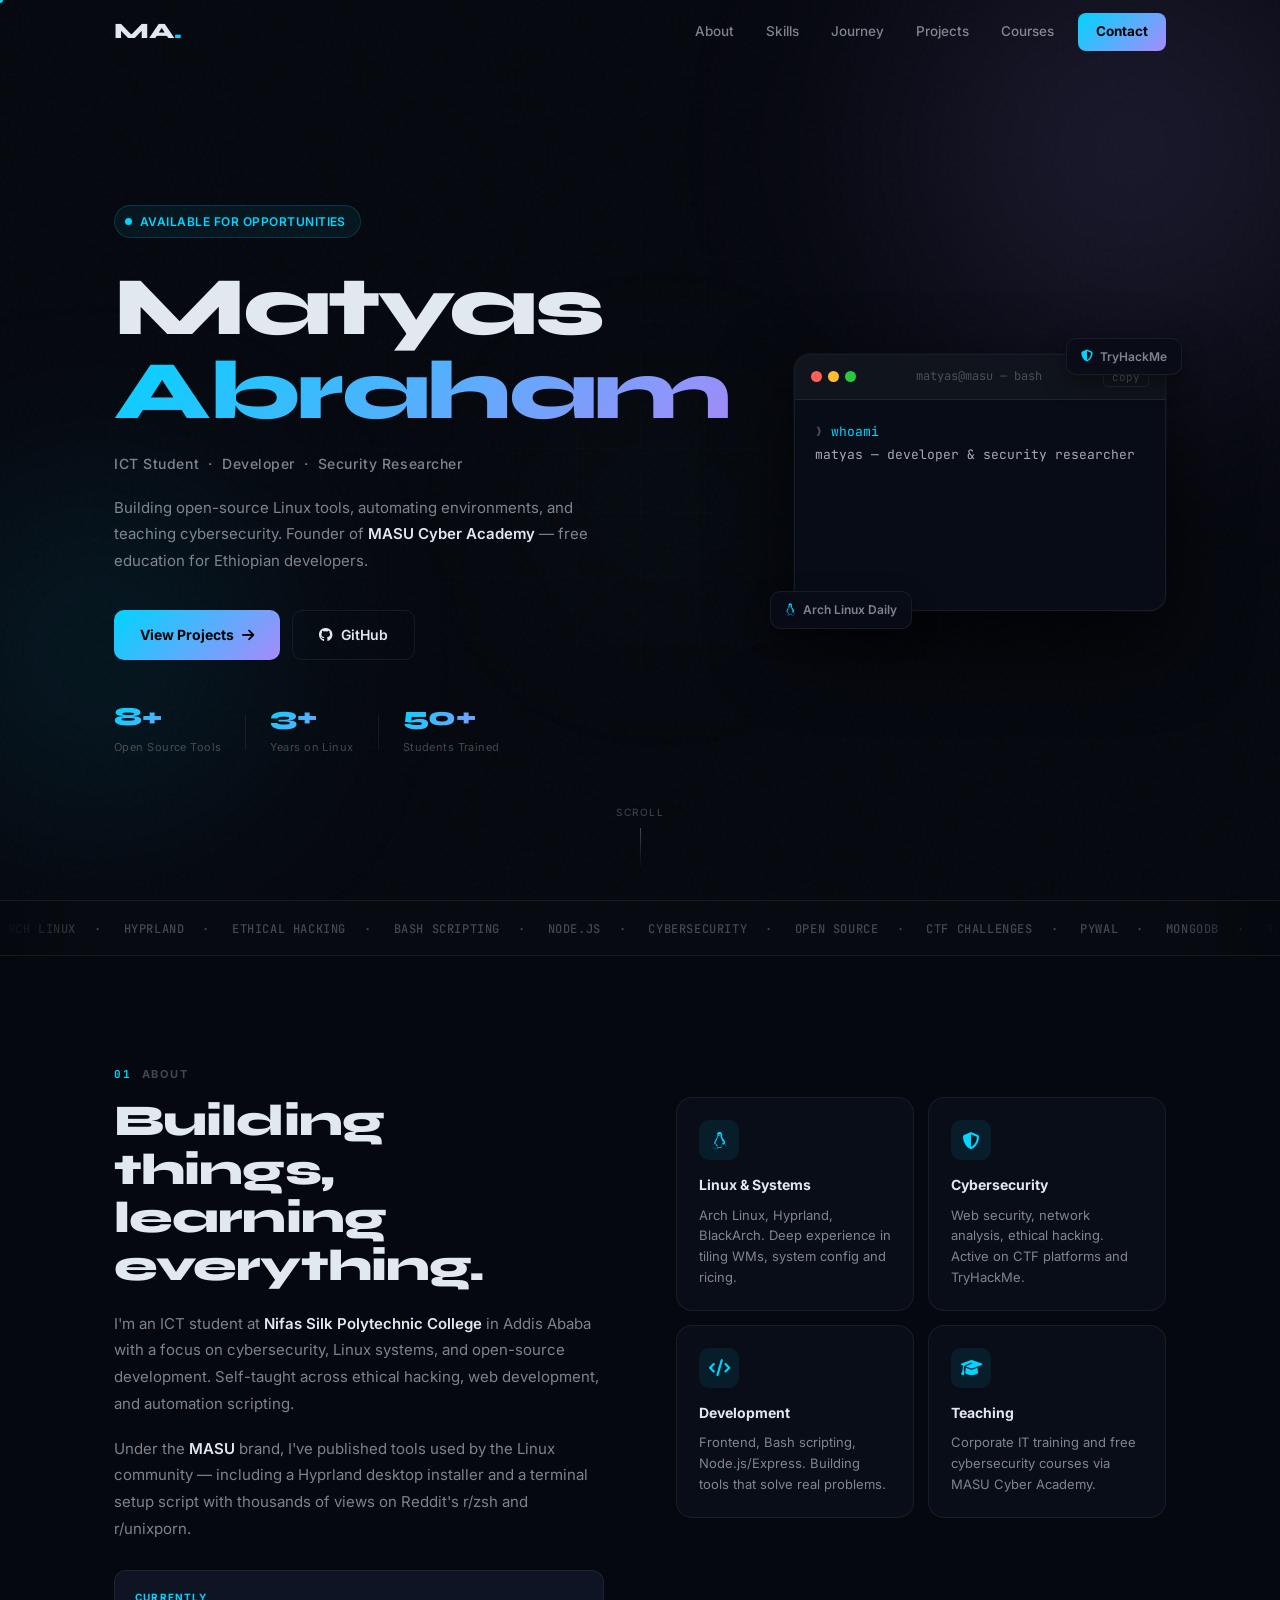
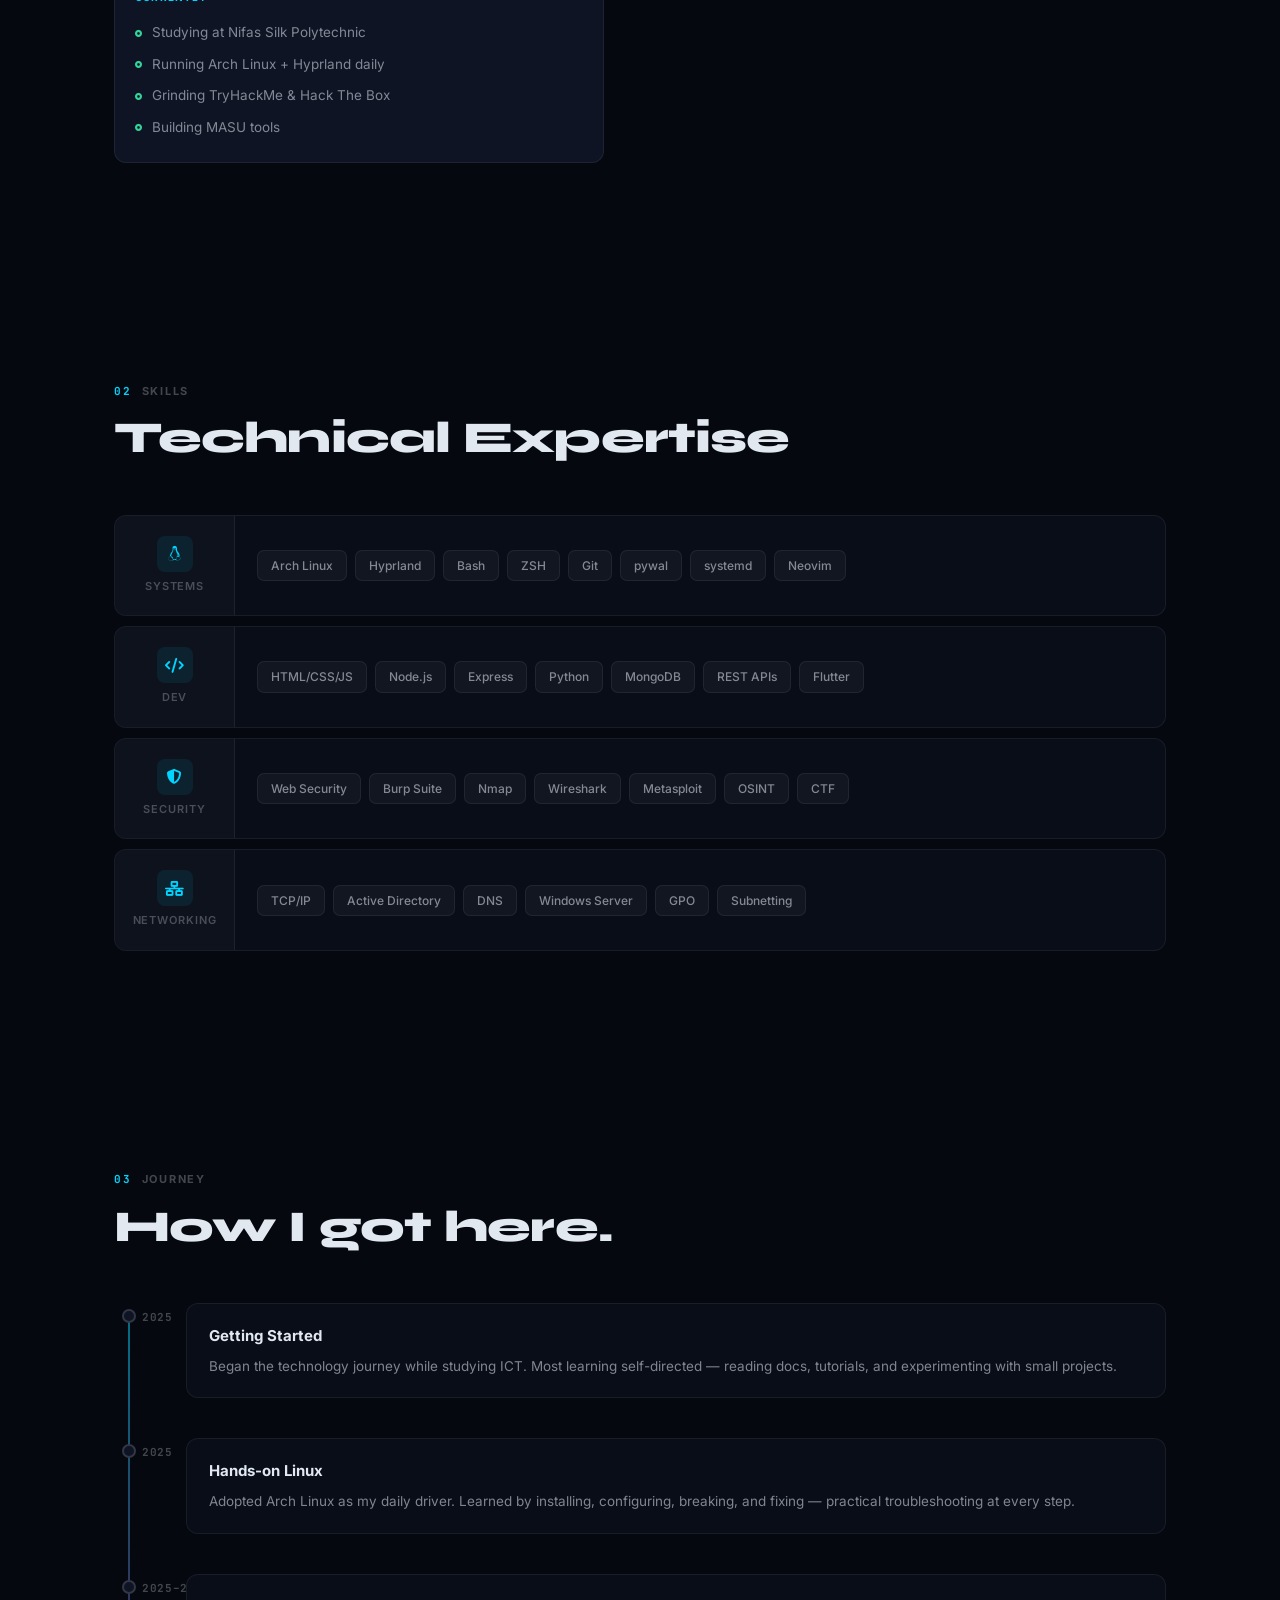
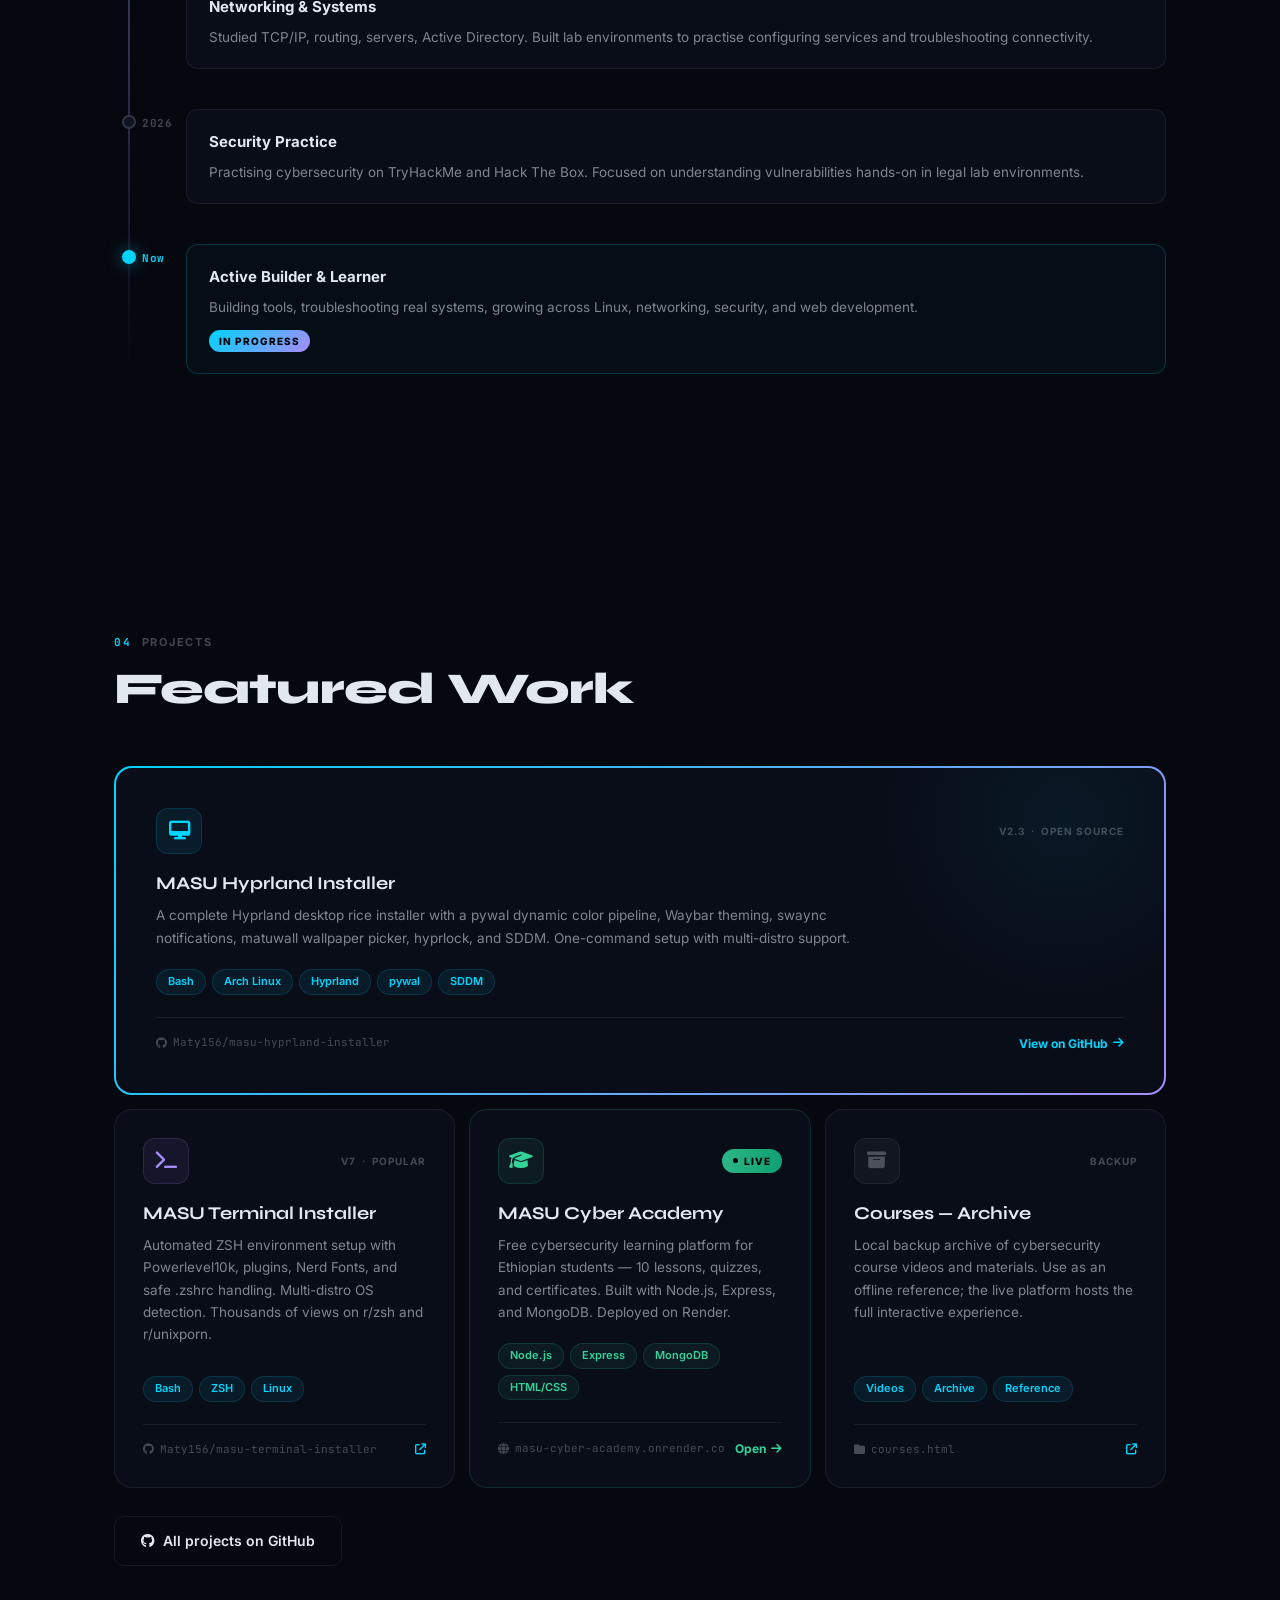
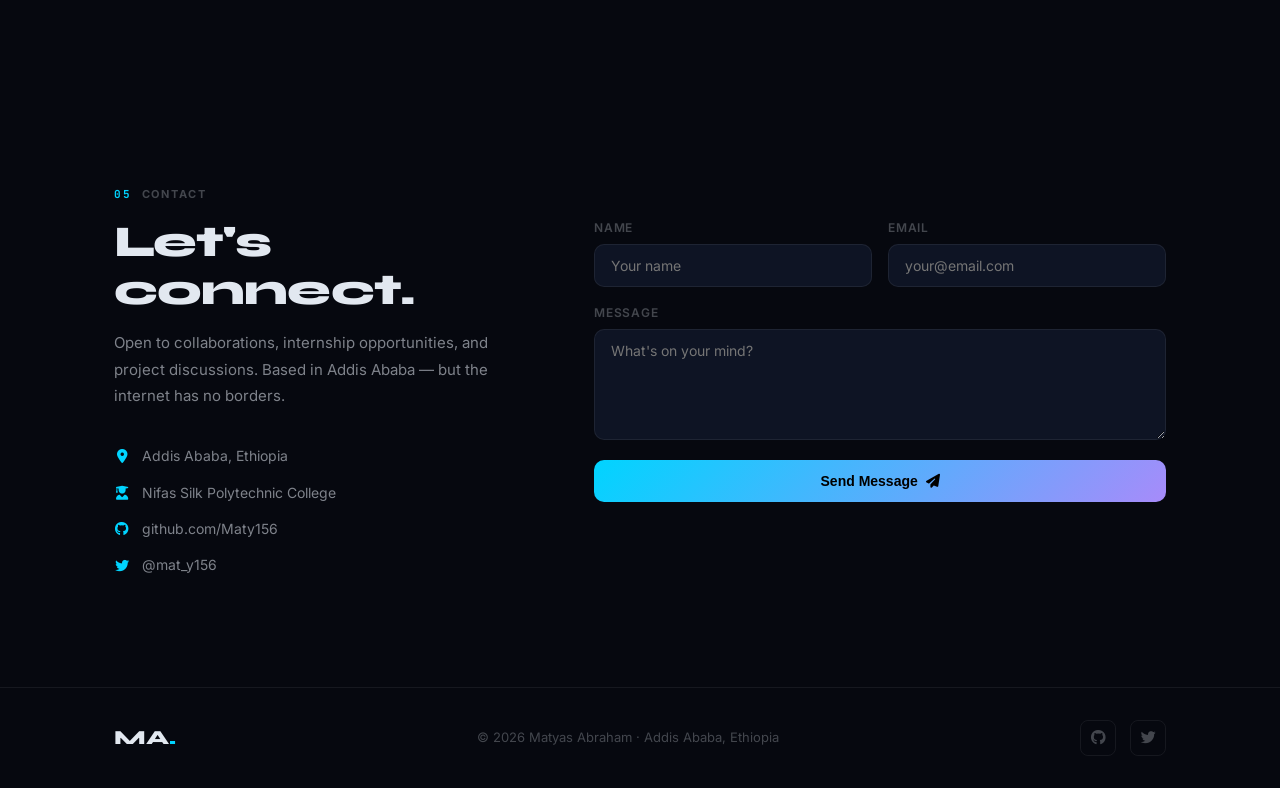
==== commit d3dfee89: "fix contact form endpoint" ====
--- a/index.html
+++ b/index.html
@@ -7,16 +7,20 @@
   <meta name="description" content="Portfolio of Matyas Abraham — ICT student, developer, and cybersecurity researcher from Addis Ababa, Ethiopia.">
   <link rel="preconnect" href="https://fonts.googleapis.com">
   <link rel="preconnect" href="https://fonts.gstatic.com" crossorigin>
-  <link href="https://fonts.googleapis.com/css2?family=Inter:wght@300;400;500;600;700&family=Syne:wght@700;800&family=JetBrains+Mono:wght@400;500&display=swap" rel="stylesheet">
+  <link href="https://fonts.googleapis.com/css2?family=Inter:wght@300;400;500;600;700&family=Syne:wght@700;800&family=JetBrains+Mono:wght@400;500;700&display=swap" rel="stylesheet">
   <link rel="stylesheet" href="https://cdnjs.cloudflare.com/ajax/libs/font-awesome/6.5.1/css/all.min.css">
   <link rel="stylesheet" href="css/style.css">
 </head>
 <body>
 
+  <!-- CURSOR -->
+  <div class="cursor-dot"></div>
+  <div class="cursor-outline"></div>
+
   <!-- NAV -->
   <nav id="navbar">
     <div class="nav-inner">
-      <a href="#" class="nav-logo"><span>MA</span></a>
+      <a href="#" class="nav-logo">MA<span class="nav-logo-dot">.</span></a>
       <div class="nav-links">
         <a href="#about">About</a>
         <a href="#skills">Skills</a>
@@ -32,55 +36,153 @@
   <!-- HERO -->
   <section id="hero">
     <div class="hero-bg">
-      <div class="hero-glow g1"></div>
-      <div class="hero-glow g2"></div>
-      <div class="grid-lines"></div>
-    </div>
-    <div class="hero-inner">
+      <div class="orb orb-1"></div>
+      <div class="orb orb-2"></div>
+      <div class="orb orb-3"></div>
+      <div class="grid-overlay"></div>
+    </div>
+    <div class="hero-inner container">
       <div class="hero-left">
-        <div class="hero-badge"><span class="dot-pulse"></span> Available for opportunities</div>
-        <h1>Matyas<br><span class="grad-text">Abraham</span></h1>
-        <p class="hero-sub">ICT Student · Developer · Security Researcher</p>
-        <p class="hero-desc">Building open-source tools, automating Linux environments, and teaching cybersecurity. Founder of <strong>MASU Cyber Academy</strong> — free education for Ethiopian developers.</p>
-        <div class="hero-btns">
-          <a href="#projects" class="btn-primary">View Projects <i class="fas fa-arrow-right"></i></a>
-          <a href="https://github.com/Maty156" target="_blank" class="btn-outline"><i class="fab fa-github"></i> GitHub</a>
+        <div class="hero-status">
+          <span class="status-dot"></span>
+          <span>Available for opportunities</span>
+        </div>
+        <h1 class="hero-name">
+          Matyas<br>
+          <span class="hero-name-grad">Abraham</span>
+        </h1>
+        <p class="hero-role">ICT Student &nbsp;·&nbsp; Developer &nbsp;·&nbsp; Security Researcher</p>
+        <p class="hero-bio">
+          Building open-source Linux tools, automating environments, and teaching cybersecurity. 
+          Founder of <strong>MASU Cyber Academy</strong> — free education for Ethiopian developers.
+        </p>
+        <div class="hero-actions">
+          <a href="#projects" class="btn-grad">View Projects <i class="fas fa-arrow-right"></i></a>
+          <a href="https://github.com/Maty156" target="_blank" class="btn-ghost"><i class="fab fa-github"></i> GitHub</a>
         </div>
         <div class="hero-stats">
-          <div class="stat"><strong>8+</strong><span>Open Source Tools</span></div>
-          <div class="stat-div"></div>
-          <div class="stat"><strong>3+</strong><span>Years on Linux</span></div>
-          <div class="stat-div"></div>
-          <div class="stat"><strong>50+</strong><span>Students Trained</span></div>
-        </div>
-      </div>
+          <div class="hstat">
+            <span class="hstat-num">8+</span>
+            <span class="hstat-label">Open Source Tools</span>
+          </div>
+          <div class="hstat-sep"></div>
+          <div class="hstat">
+            <span class="hstat-num">3+</span>
+            <span class="hstat-label">Years on Linux</span>
+          </div>
+          <div class="hstat-sep"></div>
+          <div class="hstat">
+            <span class="hstat-num">50+</span>
+            <span class="hstat-label">Students Trained</span>
+          </div>
+        </div>
+      </div>
+
       <div class="hero-right">
-        <div class="terminal">
-          <div class="terminal-bar">
-            <div class="t-dots"><span></span><span></span><span></span></div>
-            <span class="t-title">matyas@masu:~</span>
-          </div>
-          <div class="terminal-body" id="typeArea"></div>
-        </div>
-      </div>
-    </div>
-  </section>
+        <div class="hero-terminal">
+          <div class="term-bar">
+            <div class="term-dots">
+              <span class="td-red"></span>
+              <span class="td-yellow"></span>
+              <span class="td-green"></span>
+            </div>
+            <span class="term-title">matyas@masu — bash</span>
+            <button class="term-copy" id="copyTerminal">copy</button>
+          </div>
+          <div class="term-body" id="typeArea"></div>
+        </div>
+        <div class="hero-float-badge hfb-1">
+          <i class="fab fa-linux"></i> Arch Linux Daily
+        </div>
+        <div class="hero-float-badge hfb-2">
+          <i class="fas fa-shield-halved"></i> TryHackMe
+        </div>
+      </div>
+    </div>
+    <div class="hero-scroll-hint">
+      <span>scroll</span>
+      <div class="scroll-line"></div>
+    </div>
+  </section>
+
+  <!-- MARQUEE STRIP -->
+  <div class="marquee-strip" aria-hidden="true">
+    <div class="marquee-track">
+      <span>Arch Linux</span><span>·</span>
+      <span>Hyprland</span><span>·</span>
+      <span>Ethical Hacking</span><span>·</span>
+      <span>Bash Scripting</span><span>·</span>
+      <span>Node.js</span><span>·</span>
+      <span>Cybersecurity</span><span>·</span>
+      <span>Open Source</span><span>·</span>
+      <span>CTF Challenges</span><span>·</span>
+      <span>pywal</span><span>·</span>
+      <span>MongoDB</span><span>·</span>
+      <span>TryHackMe</span><span>·</span>
+      <span>ZSH</span><span>·</span>
+      <span>Arch Linux</span><span>·</span>
+      <span>Hyprland</span><span>·</span>
+      <span>Ethical Hacking</span><span>·</span>
+      <span>Bash Scripting</span><span>·</span>
+      <span>Node.js</span><span>·</span>
+      <span>Cybersecurity</span><span>·</span>
+      <span>Open Source</span><span>·</span>
+      <span>CTF Challenges</span><span>·</span>
+      <span>pywal</span><span>·</span>
+      <span>MongoDB</span><span>·</span>
+      <span>TryHackMe</span><span>·</span>
+      <span>ZSH</span><span>·</span>
+    </div>
+  </div>
 
   <!-- ABOUT -->
   <section id="about" class="section reveal">
     <div class="container">
-      <div class="section-label">About</div>
-      <div class="about-grid">
+      <div class="sec-eyebrow"><span class="sec-num">01</span> About</div>
+      <div class="about-layout">
         <div class="about-text">
           <h2>Building things,<br>learning everything.</h2>
-          <p>I'm an ICT student at <strong>Nifas Silk Polytechnic College</strong> with a focus on cybersecurity, Linux systems, and open-source development. Self-taught across ethical hacking, web development, and automation scripting.</p>
-          <p>Under the <strong>MASU</strong> brand, I've published tools used by the Linux community — including a Hyprland desktop installer and a terminal setup script that gained traction on Reddit's r/zsh and r/unixporn.</p>
+          <p>
+            I'm an ICT student at <strong>Nifas Silk Polytechnic College</strong> in Addis Ababa 
+            with a focus on cybersecurity, Linux systems, and open-source development. 
+            Self-taught across ethical hacking, web development, and automation scripting.
+          </p>
+          <p>
+            Under the <strong>MASU</strong> brand, I've published tools used by the Linux community — 
+            including a Hyprland desktop installer and a terminal setup script with thousands of 
+            views on Reddit's r/zsh and r/unixporn.
+          </p>
+          <div class="currently">
+            <div class="currently-label">Currently</div>
+            <div class="currently-items">
+              <div class="cur-item"><i class="fas fa-circle-dot"></i> Studying at Nifas Silk Polytechnic</div>
+              <div class="cur-item"><i class="fas fa-circle-dot"></i> Running Arch Linux + Hyprland daily</div>
+              <div class="cur-item"><i class="fas fa-circle-dot"></i> Grinding TryHackMe &amp; Hack The Box</div>
+              <div class="cur-item"><i class="fas fa-circle-dot"></i> Building MASU tools</div>
+            </div>
+          </div>
         </div>
         <div class="about-cards">
-          <div class="acard stagger"><i class="fab fa-linux"></i><h4>Linux & Systems</h4><p>Arch Linux, Hyprland, BlackArch. Deep experience with system configuration and tiling WMs.</p></div>
-          <div class="acard stagger"><i class="fas fa-shield-halved"></i><h4>Cybersecurity</h4><p>Web security, network analysis, ethical hacking. TryHackMe certified. Active on CTF platforms.</p></div>
-          <div class="acard stagger"><i class="fas fa-code"></i><h4>Development</h4><p>Frontend web, Bash scripting, Node.js/Express. Building tools that solve real problems.</p></div>
-          <div class="acard stagger"><i class="fas fa-graduation-cap"></i><h4>Teaching</h4><p>Corporate IT training and free online courses via MASU Cyber Academy.</p></div>
+          <div class="acard stagger">
+            <div class="acard-icon"><i class="fab fa-linux"></i></div>
+            <h4>Linux &amp; Systems</h4>
+            <p>Arch Linux, Hyprland, BlackArch. Deep experience in tiling WMs, system config and ricing.</p>
+          </div>
+          <div class="acard stagger">
+            <div class="acard-icon"><i class="fas fa-shield-halved"></i></div>
+            <h4>Cybersecurity</h4>
+            <p>Web security, network analysis, ethical hacking. Active on CTF platforms and TryHackMe.</p>
+          </div>
+          <div class="acard stagger">
+            <div class="acard-icon"><i class="fas fa-code"></i></div>
+            <h4>Development</h4>
+            <p>Frontend, Bash scripting, Node.js/Express. Building tools that solve real problems.</p>
+          </div>
+          <div class="acard stagger">
+            <div class="acard-icon"><i class="fas fa-graduation-cap"></i></div>
+            <h4>Teaching</h4>
+            <p>Corporate IT training and free cybersecurity courses via MASU Cyber Academy.</p>
+          </div>
         </div>
       </div>
     </div>
@@ -89,25 +191,47 @@
   <!-- SKILLS -->
   <section id="skills" class="section reveal">
     <div class="container">
-      <div class="section-label">Skills</div>
+      <div class="sec-eyebrow"><span class="sec-num">02</span> Skills</div>
       <h2>Technical Expertise</h2>
-      <div class="skills-grid">
-        <div class="skill-group stagger">
-          <div class="skill-group-title"><i class="fab fa-linux"></i> Systems & DevOps</div>
-          <div class="skill-tags">
-            <span>Arch Linux</span><span>Hyprland</span><span>Bash</span><span>ZSH</span><span>Git</span><span>pywal</span><span>systemd</span><span>Neovim</span>
-          </div>
-        </div>
-        <div class="skill-group stagger">
-          <div class="skill-group-title"><i class="fas fa-code"></i> Development</div>
-          <div class="skill-tags">
-            <span>HTML/CSS/JS</span><span>Node.js</span><span>Express</span><span>Python</span><span>MongoDB</span><span>REST APIs</span><span>Flutter</span>
-          </div>
-        </div>
-        <div class="skill-group stagger">
-          <div class="skill-group-title"><i class="fas fa-shield-halved"></i> Security</div>
-          <div class="skill-tags">
-            <span>Web Security</span><span>Burp Suite</span><span>Nmap</span><span>Wireshark</span><span>Metasploit</span><span>OSINT</span><span>CTF</span>
+      <div class="skills-wrap">
+        <div class="skill-row stagger">
+          <div class="skill-cat">
+            <div class="skill-cat-icon"><i class="fab fa-linux"></i></div>
+            <span>Systems</span>
+          </div>
+          <div class="skill-pills">
+            <span>Arch Linux</span><span>Hyprland</span><span>Bash</span><span>ZSH</span>
+            <span>Git</span><span>pywal</span><span>systemd</span><span>Neovim</span>
+          </div>
+        </div>
+        <div class="skill-row stagger">
+          <div class="skill-cat">
+            <div class="skill-cat-icon"><i class="fas fa-code"></i></div>
+            <span>Dev</span>
+          </div>
+          <div class="skill-pills">
+            <span>HTML/CSS/JS</span><span>Node.js</span><span>Express</span>
+            <span>Python</span><span>MongoDB</span><span>REST APIs</span><span>Flutter</span>
+          </div>
+        </div>
+        <div class="skill-row stagger">
+          <div class="skill-cat">
+            <div class="skill-cat-icon"><i class="fas fa-shield-halved"></i></div>
+            <span>Security</span>
+          </div>
+          <div class="skill-pills">
+            <span>Web Security</span><span>Burp Suite</span><span>Nmap</span>
+            <span>Wireshark</span><span>Metasploit</span><span>OSINT</span><span>CTF</span>
+          </div>
+        </div>
+        <div class="skill-row stagger">
+          <div class="skill-cat">
+            <div class="skill-cat-icon"><i class="fas fa-network-wired"></i></div>
+            <span>Networking</span>
+          </div>
+          <div class="skill-pills">
+            <span>TCP/IP</span><span>Active Directory</span><span>DNS</span>
+            <span>Windows Server</span><span>GPO</span><span>Subnetting</span>
           </div>
         </div>
       </div>
@@ -117,48 +241,49 @@
   <!-- JOURNEY -->
   <section id="journey" class="section reveal">
     <div class="container">
-      <div class="section-label">Journey</div>
+      <div class="sec-eyebrow"><span class="sec-num">03</span> Journey</div>
       <h2>How I got here.</h2>
-      <div class="timeline">
+      <div class="tl">
+        <div class="tl-line"></div>
         <div class="tl-item stagger">
-          <div class="tl-dot"></div>
-          <div class="tl-body">
-            <span class="tl-year">2025</span>
+          <div class="tl-node"></div>
+          <div class="tl-year">2025</div>
+          <div class="tl-card">
             <h4>Getting Started</h4>
-            <p>Began my technology journey while studying ICT. Most learning self-directed — reading, tutorials, and experimenting with small projects.</p>
+            <p>Began the technology journey while studying ICT. Most learning self-directed — reading docs, tutorials, and experimenting with small projects.</p>
           </div>
         </div>
         <div class="tl-item stagger">
-          <div class="tl-dot"></div>
-          <div class="tl-body">
-            <span class="tl-year">2025</span>
+          <div class="tl-node"></div>
+          <div class="tl-year">2025</div>
+          <div class="tl-card">
             <h4>Hands-on Linux</h4>
-            <p>Adopted Arch Linux as my daily environment. Learned by installing, configuring, breaking, and fixing — practical troubleshooting at every step.</p>
+            <p>Adopted Arch Linux as my daily driver. Learned by installing, configuring, breaking, and fixing — practical troubleshooting at every step.</p>
           </div>
         </div>
         <div class="tl-item stagger">
-          <div class="tl-dot"></div>
-          <div class="tl-body">
-            <span class="tl-year">2025–2026</span>
-            <h4>Networking & Systems</h4>
+          <div class="tl-node"></div>
+          <div class="tl-year">2025–26</div>
+          <div class="tl-card">
+            <h4>Networking &amp; Systems</h4>
             <p>Studied TCP/IP, routing, servers, Active Directory. Built lab environments to practise configuring services and troubleshooting connectivity.</p>
           </div>
         </div>
         <div class="tl-item stagger">
-          <div class="tl-dot"></div>
-          <div class="tl-body">
-            <span class="tl-year">2026</span>
+          <div class="tl-node"></div>
+          <div class="tl-year">2026</div>
+          <div class="tl-card">
             <h4>Security Practice</h4>
-            <p>Practising cybersecurity in legal lab environments. Focused on understanding how vulnerabilities arise — hands-on and cautious.</p>
-          </div>
-        </div>
-        <div class="tl-item stagger">
-          <div class="tl-dot active"></div>
-          <div class="tl-body">
-            <span class="tl-year">Present</span>
-            <h4>Active Learner & Problem Solver</h4>
-            <p>Building tools, troubleshooting real systems, growing skills in Linux, networking, security, and web development.</p>
-            <span class="tl-badge">Learning</span>
+            <p>Practising cybersecurity on TryHackMe and Hack The Box. Focused on understanding vulnerabilities hands-on in legal lab environments.</p>
+          </div>
+        </div>
+        <div class="tl-item tl-item--active stagger">
+          <div class="tl-node tl-node--active"></div>
+          <div class="tl-year tl-year--active">Now</div>
+          <div class="tl-card tl-card--active">
+            <h4>Active Builder &amp; Learner</h4>
+            <p>Building tools, troubleshooting real systems, growing across Linux, networking, security, and web development.</p>
+            <span class="tl-chip">In Progress</span>
           </div>
         </div>
       </div>
@@ -168,85 +293,89 @@
   <!-- PROJECTS -->
   <section id="projects" class="section reveal">
     <div class="container">
-      <div class="section-label">Projects</div>
+      <div class="sec-eyebrow"><span class="sec-num">04</span> Projects</div>
       <h2>Featured Work</h2>
 
-      <div class="projects-wrap">
-
-        <!-- Featured -->
-        <a href="https://github.com/Maty156/masu-hyprland-installer" target="_blank" class="pcard pcard--featured stagger">
-          <div class="pcard-inner">
-            <div class="pcard-head">
-              <div class="pcard-icon"><i class="fas fa-desktop"></i></div>
-              <span class="pcard-label">v2.3 · Open Source</span>
-            </div>
-            <h3>MASU Hyprland Installer</h3>
-            <p>A complete Hyprland desktop rice installer with a pywal dynamic color pipeline, Waybar theming, swaync notifications, matuwall wallpaper picker, hyprlock, and SDDM. One-command setup with multi-distro support.</p>
-            <div class="pcard-tags"><span>Bash</span><span>Arch Linux</span><span>Hyprland</span><span>pywal</span></div>
-            <div class="pcard-foot">
-              <span><i class="fab fa-github"></i> Maty156/masu-hyprland-installer</span>
-              <span class="pcard-cta">View on GitHub <i class="fas fa-arrow-right"></i></span>
-            </div>
+      <div class="bento">
+
+        <!-- FEATURED -->
+        <a href="https://github.com/Maty156/masu-hyprland-installer"
+           target="_blank" rel="noopener"
+           class="bcard bcard--feat stagger">
+          <div class="bcard-glow"></div>
+          <div class="bcard-top">
+            <div class="bcard-icon"><i class="fas fa-desktop"></i></div>
+            <span class="bcard-chip">v2.3 &nbsp;·&nbsp; Open Source</span>
+          </div>
+          <h3>MASU Hyprland Installer</h3>
+          <p>A complete Hyprland desktop rice installer with a pywal dynamic color pipeline, Waybar theming, swaync notifications, matuwall wallpaper picker, hyprlock, and SDDM. One-command setup with multi-distro support.</p>
+          <div class="bcard-tags">
+            <span>Bash</span><span>Arch Linux</span><span>Hyprland</span><span>pywal</span><span>SDDM</span>
+          </div>
+          <div class="bcard-foot">
+            <span class="bcard-repo"><i class="fab fa-github"></i> Maty156/masu-hyprland-installer</span>
+            <span class="bcard-cta">View on GitHub <i class="fas fa-arrow-right"></i></span>
           </div>
         </a>
 
-        <!-- 3-column row -->
-        <div class="pcard-row">
-
-          <a href="https://github.com/Maty156/masu-terminal-installer" target="_blank" class="pcard stagger">
-            <div class="pcard-inner">
-              <div class="pcard-head">
-                <div class="pcard-icon"><i class="fas fa-terminal"></i></div>
-                <span class="pcard-label">v7 · Popular</span>
-              </div>
-              <h3>MASU Terminal Installer</h3>
-              <p>Automated ZSH environment setup with Powerlevel10k, plugins, Nerd Fonts, and safe .zshrc handling. Multi-distro OS detection. Thousands of views on r/zsh and r/unixporn.</p>
-              <div class="pcard-tags"><span>Bash</span><span>ZSH</span><span>Linux</span></div>
-              <div class="pcard-foot">
-                <span><i class="fab fa-github"></i> Maty156/masu-terminal-installer</span>
-                <i class="fas fa-arrow-up-right-from-square"></i>
-              </div>
+        <!-- ROW OF 3 -->
+        <div class="bento-row">
+
+          <a href="https://github.com/Maty156/masu-terminal-installer"
+             target="_blank" rel="noopener"
+             class="bcard stagger">
+            <div class="bcard-top">
+              <div class="bcard-icon bcard-icon--purple"><i class="fas fa-terminal"></i></div>
+              <span class="bcard-chip">v7 &nbsp;·&nbsp; Popular</span>
+            </div>
+            <h3>MASU Terminal Installer</h3>
+            <p>Automated ZSH environment setup with Powerlevel10k, plugins, Nerd Fonts, and safe .zshrc handling. Multi-distro OS detection. Thousands of views on r/zsh and r/unixporn.</p>
+            <div class="bcard-tags"><span>Bash</span><span>ZSH</span><span>Linux</span></div>
+            <div class="bcard-foot">
+              <span class="bcard-repo"><i class="fab fa-github"></i> Maty156/masu-terminal-installer</span>
+              <i class="fas fa-arrow-up-right-from-square bcard-ext"></i>
             </div>
           </a>
 
-          <a href="https://masu-cyber-academy.onrender.com/" target="_blank" rel="noopener" class="pcard stagger">
-            <div class="pcard-inner">
-              <div class="pcard-head">
-                <div class="pcard-icon"><i class="fas fa-graduation-cap"></i></div>
-                <span class="pcard-live"><span class="live-dot"></span>Live</span>
-              </div>
-              <h3>MASU Cyber Academy</h3>
-              <p>Free cybersecurity learning platform for Ethiopian students — 10 lessons, quizzes, and certificates. Built with Node.js, Express, and MongoDB on Render.</p>
-              <div class="pcard-tags"><span>Node.js</span><span>Express</span><span>MongoDB</span><span>HTML/CSS</span></div>
-              <div class="pcard-foot">
-                <span><i class="fas fa-globe"></i> masu-cyber-academy.onrender.com</span>
-                <span class="pcard-cta-sm">Open <i class="fas fa-arrow-right"></i></span>
-              </div>
+          <a href="https://masu-cyber-academy.onrender.com/"
+             target="_blank" rel="noopener"
+             class="bcard bcard--live stagger">
+            <div class="bcard-top">
+              <div class="bcard-icon bcard-icon--green"><i class="fas fa-graduation-cap"></i></div>
+              <span class="bcard-live-badge"><span class="bcard-live-dot"></span>Live</span>
+            </div>
+            <h3>MASU Cyber Academy</h3>
+            <p>Free cybersecurity learning platform for Ethiopian students — 10 lessons, quizzes, and certificates. Built with Node.js, Express, and MongoDB. Deployed on Render.</p>
+            <div class="bcard-tags"><span>Node.js</span><span>Express</span><span>MongoDB</span><span>HTML/CSS</span></div>
+            <div class="bcard-foot">
+              <span class="bcard-repo"><i class="fas fa-globe"></i> masu-cyber-academy.onrender.com</span>
+              <span class="bcard-cta bcard-cta--green">Open <i class="fas fa-arrow-right"></i></span>
             </div>
           </a>
 
-          <a href="courses.html" target="_blank" rel="noopener" class="pcard pcard--muted stagger">
-            <div class="pcard-inner">
-              <div class="pcard-head">
-                <div class="pcard-icon"><i class="fas fa-archive"></i></div>
-                <span class="pcard-label">Backup</span>
-              </div>
-              <h3>Courses — Archive</h3>
-              <p>Local backup archive of cybersecurity course videos and materials. Use as an offline reference; the live platform hosts the full interactive experience.</p>
-              <div class="pcard-tags"><span>Videos</span><span>Archive</span><span>Reference</span></div>
-              <div class="pcard-foot">
-                <span><i class="fas fa-folder"></i> courses.html</span>
-                <i class="fas fa-arrow-up-right-from-square"></i>
-              </div>
+          <a href="courses.html"
+             target="_blank" rel="noopener"
+             class="bcard bcard--muted stagger">
+            <div class="bcard-top">
+              <div class="bcard-icon bcard-icon--dim"><i class="fas fa-archive"></i></div>
+              <span class="bcard-chip">Backup</span>
+            </div>
+            <h3>Courses — Archive</h3>
+            <p>Local backup archive of cybersecurity course videos and materials. Use as an offline reference; the live platform hosts the full interactive experience.</p>
+            <div class="bcard-tags"><span>Videos</span><span>Archive</span><span>Reference</span></div>
+            <div class="bcard-foot">
+              <span class="bcard-repo"><i class="fas fa-folder"></i> courses.html</span>
+              <i class="fas fa-arrow-up-right-from-square bcard-ext"></i>
             </div>
           </a>
 
-        </div><!-- /.pcard-row -->
-
-      </div><!-- /.projects-wrap -->
-
-      <div class="projects-more">
-        <a href="https://github.com/Maty156" target="_blank" class="btn-outline"><i class="fab fa-github"></i> All projects on GitHub</a>
+        </div>
+      </div>
+
+      <div class="bento-more">
+        <a href="https://github.com/Maty156" target="_blank" class="btn-ghost">
+          <i class="fab fa-github"></i> All projects on GitHub
+        </a>
       </div>
     </div>
   </section>
@@ -254,23 +383,40 @@
   <!-- CONTACT -->
   <section id="contact" class="section reveal">
     <div class="container">
-      <div class="section-label">Contact</div>
-      <div class="contact-grid">
-        <div class="contact-text">
+      <div class="sec-eyebrow"><span class="sec-num">05</span> Contact</div>
+      <div class="contact-wrap">
+        <div class="contact-left">
           <h2>Let's connect.</h2>
-          <p>Open to collaborations, internship opportunities, and project discussions. Feel free to reach out.</p>
-          <div class="contact-links">
-            <div><i class="fas fa-location-dot"></i> Addis Ababa, Ethiopia</div>
-            <div><i class="fas fa-user-graduate"></i> Nifas Silk Polytechnic College</div>
-            <div><i class="fab fa-github"></i> <a href="https://github.com/Maty156" target="_blank">github.com/Maty156</a></div>
-            <div><i class="fab fa-twitter"></i> <a href="https://twitter.com/mat_y156" target="_blank">@mat_y156</a></div>
-          </div>
-        </div>
-        <form id="contact-form" class="contact-form" action="https://formspree.io/f/YOUR_FORM_ID" method="POST">
-          <div class="field"><label>Name</label><input type="text" placeholder="Your name" required></div>
-          <div class="field"><label>Email</label><input type="email" placeholder="your@email.com" required></div>
-          <div class="field"><label>Message</label><textarea rows="4" placeholder="What's on your mind?" required></textarea></div>
-          <button type="submit" class="btn-primary">Send Message <i class="fas fa-paper-plane"></i></button>
+          <p>Open to collaborations, internship opportunities, and project discussions. Based in Addis Ababa — but the internet has no borders.</p>
+          <div class="contact-info">
+            <div class="ci-row"><i class="fas fa-location-dot"></i><span>Addis Ababa, Ethiopia</span></div>
+            <div class="ci-row"><i class="fas fa-user-graduate"></i><span>Nifas Silk Polytechnic College</span></div>
+            <a class="ci-row" href="https://github.com/Maty156" target="_blank">
+              <i class="fab fa-github"></i><span>github.com/Maty156</span>
+            </a>
+            <a class="ci-row" href="https://twitter.com/mat_y156" target="_blank">
+              <i class="fab fa-twitter"></i><span>@mat_y156</span>
+            </a>
+          </div>
+        </div>
+        <form id="contact-form" class="contact-form" action="https://formspree.io/f/xwvjwnyq" method="POST">
+          <div class="cf-row">
+            <div class="cf-field">
+              <label>Name</label>
+              <input type="text" name="name" placeholder="Your name" required>
+            </div>
+            <div class="cf-field">
+              <label>Email</label>
+              <input type="email" name="email" placeholder="your@email.com" required>
+            </div>
+          </div>
+          <div class="cf-field">
+            <label>Message</label>
+            <textarea name="message" rows="5" placeholder="What's on your mind?" required></textarea>
+          </div>
+          <button type="submit" class="btn-grad cf-submit">
+            Send Message <i class="fas fa-paper-plane"></i>
+          </button>
           <p id="form-status"></p>
         </form>
       </div>
@@ -279,11 +425,12 @@
 
   <!-- FOOTER -->
   <footer>
-    <div class="container footer-inner">
-      <p>© 2026 Matyas Abraham · Addis Ababa, Ethiopia</p>
-      <div class="footer-links">
-        <a href="https://github.com/Maty156" target="_blank"><i class="fab fa-github"></i></a>
-        <a href="https://twitter.com/mat_y156" target="_blank"><i class="fab fa-twitter"></i></a>
+    <div class="container foot-inner">
+      <div class="foot-logo">MA<span>.</span></div>
+      <p class="foot-copy">© 2026 Matyas Abraham · Addis Ababa, Ethiopia</p>
+      <div class="foot-socials">
+        <a href="https://github.com/Maty156" target="_blank" aria-label="GitHub"><i class="fab fa-github"></i></a>
+        <a href="https://twitter.com/mat_y156" target="_blank" aria-label="Twitter"><i class="fab fa-twitter"></i></a>
       </div>
     </div>
   </footer>
@@ -291,19 +438,19 @@
   <!-- EASTER EGG -->
   <div id="easter-egg">
     <div class="egg-box">
-      <pre> ███╗   ███╗ █████╗ ███████╗██╗   ██╗
+      <pre class="egg-art"> ███╗   ███╗ █████╗ ███████╗██╗   ██╗
  ████╗ ████║██╔══██╗██╔════╝██║   ██║
  ██╔████╔██║███████║███████╗██║   ██║
  ██║╚██╔╝██║██╔══██║╚════██║██║   ██║
  ██║ ╚═╝ ██║██║  ██║███████║╚██████╔╝
  ╚═╝     ╚═╝╚═╝  ╚═╝╚══════╝ ╚═════╝</pre>
       <h3>You found the secret 👾</h3>
-      <p>Konami code on a portfolio? Classic hacker move.<br>
-      <code>↑ ↑ ↓ ↓ ← → ← → B A</code></p>
+      <p>Konami code on a portfolio? Classic hacker move.<br><code>↑ ↑ ↓ ↓ ← → ← → B A</code></p>
       <button onclick="document.getElementById('easter-egg').classList.remove('active')">[ close ]</button>
     </div>
   </div>
 
   <script src="js/script.js"></script>
+  <script defer src="https://cloud.umami.is/script.js" data-website-id="2507e87b-8f45-49d3-807f-f985c57cd6ad"></script>
 </body>
 </html>
--- a/css/style.css
+++ b/css/style.css
@@ -1,22 +1,25 @@
-/* =============================================
- * MATYAS ABRAHAM — Portfolio CSS (full rebuild)
- * ============================================= */
+/* ================================================
+   MATYAS ABRAHAM — Portfolio v2 (Full Redesign)
+   ================================================ */
 
 *, *::before, *::after { box-sizing: border-box; margin: 0; padding: 0; }
 
 :root {
-  --bg:       #080b12;
-  --surface:  #0d1117;
-  --surface2: #131920;
-  --border:   rgba(255,255,255,0.07);
-  --border-h: rgba(0,242,255,0.4);
-  --text:     #e8edf5;
-  --text-dim: rgba(232,237,245,0.55);
-  --text-faint: rgba(232,237,245,0.3);
-  --accent:   #00f2ff;
-  --accent2:  #7000ff;
-  --grad:     linear-gradient(90deg, #00f2ff, #7000ff);
-  --radius:   14px;
+  --bg:       #06080f;
+  --s1:       #090d18;
+  --s2:       #0e1424;
+  --s3:       #131a2e;
+  --border:   rgba(255,255,255,0.065);
+  --border-h: rgba(0,212,255,0.35);
+  --cyan:     #00d4ff;
+  --purple:   #a78bfa;
+  --green:    #34d399;
+  --text:     #e2e8f0;
+  --dim:      rgba(226,232,240,0.55);
+  --faint:    rgba(226,232,240,0.28);
+  --grad:     linear-gradient(135deg, #00d4ff, #a78bfa);
+  --grad-90:  linear-gradient(90deg, #00d4ff, #a78bfa);
+  --radius:   16px;
   --nav-h:    64px;
 }
 
@@ -28,10 +31,10 @@
   color: var(--text);
   line-height: 1.6;
   overflow-x: hidden;
+  -webkit-font-smoothing: antialiased;
 }
 
 a { color: inherit; text-decoration: none; }
-img { max-width: 100%; }
 strong { color: var(--text); font-weight: 600; }
 
 .container {
@@ -40,25 +43,58 @@
   padding: 0 24px;
 }
 
-/* ── Scroll reveal ── */
-.reveal { opacity: 0; transform: translateY(28px); transition: opacity 0.6s ease, transform 0.6s ease; }
+/* Noise texture overlay */
+body::before {
+  content: '';
+  position: fixed; inset: 0;
+  background-image: url("data:image/svg+xml,%3Csvg viewBox='0 0 256 256' xmlns='http://www.w3.org/2000/svg'%3E%3Cfilter id='noise'%3E%3CfeTurbulence type='fractalNoise' baseFrequency='0.9' numOctaves='4' stitchTiles='stitch'/%3E%3C/filter%3E%3Crect width='100%25' height='100%25' filter='url(%23noise)' opacity='1'/%3E%3C/svg%3E");
+  opacity: 0.022;
+  pointer-events: none;
+  z-index: 0;
+}
+
+/* ── Scroll Reveal ── */
+.reveal { opacity: 0; transform: translateY(32px); transition: opacity 0.65s ease, transform 0.65s ease; }
 .reveal.visible { opacity: 1; transform: none; }
-.stagger { opacity: 0; transform: translateY(20px); transition: opacity 0.5s ease, transform 0.5s ease; }
+.stagger { opacity: 0; transform: translateY(22px); transition: opacity 0.5s ease, transform 0.5s ease; }
 .stagger.visible { opacity: 1; transform: none; }
 
-/* =============================================
- * NAVBAR
- * ============================================= */
+/* ── Custom Cursor ── */
+.cursor-dot {
+  width: 6px; height: 6px;
+  background: var(--cyan);
+  border-radius: 50%;
+  position: fixed;
+  pointer-events: none;
+  z-index: 9999;
+  transform: translate(-50%, -50%);
+  transition: transform 0.1s ease;
+}
+.cursor-outline {
+  width: 32px; height: 32px;
+  border: 1.5px solid rgba(0,212,255,0.5);
+  border-radius: 50%;
+  position: fixed;
+  pointer-events: none;
+  z-index: 9998;
+  transform: translate(-50%, -50%);
+  transition: all 0.15s ease;
+}
+
+/* ==============================================
+   NAVBAR
+   ============================================== */
 #navbar {
   position: fixed;
-  top: 0; left: 0; right: 0;
+  inset-block-start: 0; left: 0; right: 0;
+  height: var(--nav-h);
   z-index: 100;
-  height: var(--nav-h);
-  transition: background 0.3s ease, border-color 0.3s ease;
+  transition: background 0.35s ease, backdrop-filter 0.35s ease, border-color 0.35s ease;
 }
 #navbar.scrolled {
-  background: rgba(8,11,18,0.92);
-  backdrop-filter: blur(16px);
+  background: rgba(6,8,15,0.88);
+  backdrop-filter: blur(20px);
+  -webkit-backdrop-filter: blur(20px);
   border-bottom: 1px solid var(--border);
 }
 .nav-inner {
@@ -74,49 +110,49 @@
   font-family: 'Syne', sans-serif;
   font-size: 22px;
   font-weight: 800;
-  background: var(--grad);
-  -webkit-background-clip: text;
-  -webkit-text-fill-color: transparent;
-}
-.nav-links {
-  display: flex;
-  align-items: center;
-  gap: 8px;
-}
+  color: var(--text);
+  letter-spacing: -0.02em;
+}
+.nav-logo-dot { color: var(--cyan); }
+.nav-links { display: flex; align-items: center; gap: 4px; }
 .nav-links a {
-  font-size: 14px;
+  font-size: 13.5px;
   font-weight: 500;
-  color: var(--text-dim);
+  color: var(--dim);
   padding: 7px 14px;
   border-radius: 8px;
   transition: color 0.2s, background 0.2s;
 }
-.nav-links a:hover, .nav-links a.active { color: var(--text); background: rgba(255,255,255,0.06); }
+.nav-links a:hover, .nav-links a.active { color: var(--text); background: rgba(255,255,255,0.055); }
 .nav-links a.nav-cta {
   background: var(--grad);
   color: #000;
   font-weight: 700;
   padding: 8px 18px;
+  margin-left: 6px;
 }
 .nav-links a.nav-cta:hover { opacity: 0.85; background: var(--grad); }
 .nav-toggle {
   display: none;
-  background: none;
+  background: transparent;
   border: 1px solid var(--border);
   color: var(--text);
   width: 38px; height: 38px;
   border-radius: 8px;
   cursor: pointer;
-  font-size: 16px;
-}
-
-/* =============================================
- * HERO
- * ============================================= */
+  font-size: 15px;
+  align-items: center;
+  justify-content: center;
+}
+
+/* ==============================================
+   HERO
+   ============================================== */
 #hero {
   min-height: 100vh;
   display: flex;
-  align-items: center;
+  flex-direction: column;
+  align-items: stretch;
   padding-top: var(--nav-h);
   position: relative;
   overflow: hidden;
@@ -125,91 +161,102 @@
   position: absolute;
   inset: 0;
   pointer-events: none;
-}
-.hero-glow {
+  z-index: 0;
+}
+.orb {
   position: absolute;
   border-radius: 50%;
-  filter: blur(120px);
-  opacity: 0.25;
-}
-.g1 { width: 600px; height: 600px; background: var(--accent2); top: -200px; right: -100px; }
-.g2 { width: 400px; height: 400px; background: var(--accent); bottom: -100px; left: -100px; }
-.grid-lines {
+  filter: blur(100px);
+}
+.orb-1 { width: 700px; height: 700px; background: radial-gradient(circle, rgba(167,139,250,0.18), transparent 65%); top: -200px; right: -200px; animation: orbFloat 12s ease-in-out infinite; }
+.orb-2 { width: 500px; height: 500px; background: radial-gradient(circle, rgba(0,212,255,0.14), transparent 65%); bottom: 0; left: -150px; animation: orbFloat 16s ease-in-out infinite reverse; }
+.orb-3 { width: 300px; height: 300px; background: radial-gradient(circle, rgba(52,211,153,0.08), transparent 65%); top: 40%; left: 40%; animation: orbFloat 10s ease-in-out infinite 4s; }
+@keyframes orbFloat {
+  0%,100% { transform: translate(0,0) scale(1); }
+  33%      { transform: translate(30px,-40px) scale(1.05); }
+  66%      { transform: translate(-20px,20px) scale(0.97); }
+}
+.grid-overlay {
   position: absolute; inset: 0;
   background-image:
-    linear-gradient(rgba(255,255,255,0.025) 1px, transparent 1px),
-    linear-gradient(90deg, rgba(255,255,255,0.025) 1px, transparent 1px);
-  background-size: 60px 60px;
+    linear-gradient(rgba(255,255,255,0.018) 1px, transparent 1px),
+    linear-gradient(90deg, rgba(255,255,255,0.018) 1px, transparent 1px);
+  background-size: 64px 64px;
+  mask-image: radial-gradient(ellipse at center, rgba(0,0,0,0.6) 0%, transparent 75%);
 }
 .hero-inner {
+  flex: 1;
+  display: grid;
+  grid-template-columns: 1fr 1fr;
+  gap: 64px;
+  align-items: center;
+  padding: 80px 24px;
   max-width: 1100px;
   margin: 0 auto;
-  padding: 80px 24px;
   width: 100%;
-  display: grid;
-  grid-template-columns: 1fr 1fr;
-  gap: 60px;
-  align-items: center;
   position: relative;
-}
-.hero-badge {
+  z-index: 1;
+}
+.hero-status {
   display: inline-flex;
   align-items: center;
   gap: 8px;
   font-size: 12px;
   font-weight: 600;
-  color: var(--accent);
-  background: rgba(0,242,255,0.08);
-  border: 1px solid rgba(0,242,255,0.2);
-  padding: 6px 14px;
+  color: var(--cyan);
+  background: rgba(0,212,255,0.07);
+  border: 1px solid rgba(0,212,255,0.18);
+  padding: 6px 14px 6px 10px;
   border-radius: 999px;
-  margin-bottom: 24px;
-  letter-spacing: 0.05em;
+  margin-bottom: 28px;
+  letter-spacing: 0.04em;
   text-transform: uppercase;
 }
-.dot-pulse {
+.status-dot {
   width: 7px; height: 7px;
-  background: var(--accent);
+  background: var(--cyan);
   border-radius: 50%;
   animation: pulse 2s infinite;
 }
 @keyframes pulse {
   0%,100% { opacity: 1; transform: scale(1); }
-  50%      { opacity: 0.4; transform: scale(0.7); }
-}
-.hero-left h1 {
+  50%      { opacity: 0.35; transform: scale(0.65); }
+}
+.hero-name {
   font-family: 'Syne', sans-serif;
-  font-size: clamp(46px, 6vw, 76px);
+  font-size: clamp(52px, 6.5vw, 84px);
   font-weight: 800;
-  line-height: 1.05;
-  margin-bottom: 16px;
-}
-.grad-text {
+  line-height: 1.0;
+  letter-spacing: -0.03em;
+  margin-bottom: 20px;
+}
+.hero-name-grad {
   background: var(--grad);
   -webkit-background-clip: text;
   -webkit-text-fill-color: transparent;
-}
-.hero-sub {
+  background-clip: text;
+}
+.hero-role {
+  font-size: 14px;
+  font-weight: 500;
+  color: var(--dim);
+  letter-spacing: 0.04em;
+  margin-bottom: 20px;
+}
+.hero-bio {
   font-size: 15px;
-  font-weight: 500;
-  color: var(--text-dim);
-  margin-bottom: 18px;
-  letter-spacing: 0.02em;
-}
-.hero-desc {
-  font-size: 15px;
-  color: var(--text-dim);
-  line-height: 1.7;
+  color: var(--dim);
+  line-height: 1.75;
   max-width: 480px;
-  margin-bottom: 32px;
-}
-.hero-btns {
+  margin-bottom: 36px;
+}
+.hero-actions {
   display: flex;
   gap: 12px;
   flex-wrap: wrap;
-  margin-bottom: 40px;
-}
-.btn-primary {
+  margin-bottom: 44px;
+}
+.btn-grad {
   display: inline-flex;
   align-items: center;
   gap: 8px;
@@ -217,14 +264,19 @@
   color: #000;
   font-weight: 700;
   font-size: 14px;
-  padding: 12px 24px;
+  padding: 13px 26px;
   border-radius: 10px;
   border: none;
   cursor: pointer;
-  transition: opacity 0.2s, transform 0.2s;
-}
-.btn-primary:hover { opacity: 0.85; transform: translateY(-2px); }
-.btn-outline {
+  transition: opacity 0.2s, transform 0.2s, box-shadow 0.2s;
+  box-shadow: 0 0 0 0 rgba(0,212,255,0);
+}
+.btn-grad:hover {
+  opacity: 0.88;
+  transform: translateY(-2px);
+  box-shadow: 0 12px 30px rgba(0,212,255,0.2);
+}
+.btn-ghost {
   display: inline-flex;
   align-items: center;
   gap: 8px;
@@ -232,195 +284,403 @@
   color: var(--text);
   font-weight: 600;
   font-size: 14px;
-  padding: 12px 24px;
+  padding: 13px 26px;
   border-radius: 10px;
   border: 1px solid var(--border);
   cursor: pointer;
   transition: border-color 0.2s, background 0.2s, transform 0.2s;
 }
-.btn-outline:hover { border-color: var(--border-h); background: rgba(255,255,255,0.04); transform: translateY(-2px); }
+.btn-ghost:hover {
+  border-color: var(--border-h);
+  background: rgba(0,212,255,0.04);
+  transform: translateY(-2px);
+}
 .hero-stats {
   display: flex;
   align-items: center;
-  gap: 20px;
-}
-.stat strong { display: block; font-family: 'Syne', sans-serif; font-size: 22px; font-weight: 800; background: var(--grad); -webkit-background-clip: text; -webkit-text-fill-color: transparent; }
-.stat span { font-size: 12px; color: var(--text-faint); }
-.stat-div { width: 1px; height: 32px; background: var(--border); }
+  gap: 24px;
+}
+.hstat-num {
+  display: block;
+  font-family: 'Syne', sans-serif;
+  font-size: 26px;
+  font-weight: 800;
+  background: var(--grad);
+  -webkit-background-clip: text;
+  -webkit-text-fill-color: transparent;
+  background-clip: text;
+  line-height: 1;
+  margin-bottom: 3px;
+}
+.hstat-label { font-size: 11px; color: var(--faint); letter-spacing: 0.04em; }
+.hstat-sep { width: 1px; height: 36px; background: var(--border); }
 
 /* Terminal */
-.terminal {
-  background: #0a0e16;
-  border: 1px solid var(--border);
-  border-radius: 14px;
+.hero-right { position: relative; }
+.hero-terminal {
+  background: rgba(9,13,24,0.95);
+  border: 1px solid var(--border);
+  border-radius: 16px;
   overflow: hidden;
-  box-shadow: 0 30px 80px rgba(0,0,0,0.6);
-}
-.terminal-bar {
-  background: #111620;
+  box-shadow: 0 32px 80px rgba(0,0,0,0.7), 0 0 0 1px rgba(255,255,255,0.04);
+}
+.term-bar {
+  background: rgba(255,255,255,0.03);
+  border-bottom: 1px solid var(--border);
   padding: 12px 16px;
   display: flex;
   align-items: center;
   gap: 12px;
-  border-bottom: 1px solid var(--border);
-}
-.t-dots { display: flex; gap: 6px; }
-.t-dots span { width: 11px; height: 11px; border-radius: 50%; }
-.t-dots span:nth-child(1) { background: #ff5f57; }
-.t-dots span:nth-child(2) { background: #febc2e; }
-.t-dots span:nth-child(3) { background: #28c840; }
-.t-title { font-family: 'JetBrains Mono', monospace; font-size: 12px; color: var(--text-faint); margin: 0 auto; }
-.terminal-body {
+}
+.term-dots { display: flex; gap: 6px; }
+.term-dots span { width: 11px; height: 11px; border-radius: 50%; }
+.td-red    { background: #ff5f57; }
+.td-yellow { background: #febc2e; }
+.td-green  { background: #28c840; }
+.term-title {
+  font-family: 'JetBrains Mono', monospace;
+  font-size: 12px;
+  color: var(--faint);
+  flex: 1;
+  text-align: center;
+}
+.term-copy {
+  font-family: 'JetBrains Mono', monospace;
+  font-size: 11px;
+  color: var(--faint);
+  background: none;
+  border: 1px solid var(--border);
+  padding: 2px 8px;
+  border-radius: 4px;
+  cursor: pointer;
+  transition: color 0.2s, border-color 0.2s;
+}
+.term-copy:hover { color: var(--cyan); border-color: var(--border-h); }
+.term-body {
   font-family: 'JetBrains Mono', monospace;
   font-size: 13px;
+  line-height: 1.8;
   padding: 20px;
-  min-height: 200px;
-  line-height: 1.8;
-}
-.terminal-body .cmd { color: var(--accent); }
-.terminal-body .out { color: rgba(255,255,255,0.7); }
-.terminal-body .dim { color: var(--text-faint); }
+  min-height: 210px;
+  color: rgba(255,255,255,0.72);
+}
+.term-body .cmd { color: var(--cyan); }
+.term-body .out { color: rgba(255,255,255,0.65); }
+.term-body .ok  { color: var(--green); }
+.term-body .dim { color: var(--faint); }
 .cursor-blink {
   display: inline-block;
-  width: 2px; height: 15px;
-  background: var(--accent);
+  width: 9px; height: 15px;
+  background: var(--cyan);
   animation: blink 1s step-end infinite;
   vertical-align: middle;
   margin-left: 2px;
+  border-radius: 1px;
 }
 @keyframes blink { 50% { opacity: 0; } }
 
-/* =============================================
- * SECTION SHARED
- * ============================================= */
-.section { padding: 100px 0; }
-.section-label {
+/* Floating badges */
+.hero-float-badge {
+  position: absolute;
+  background: rgba(9,13,24,0.9);
+  border: 1px solid var(--border);
+  border-radius: 10px;
+  padding: 8px 14px;
+  font-size: 12px;
+  font-weight: 600;
+  color: var(--dim);
+  display: flex;
+  align-items: center;
+  gap: 7px;
+  backdrop-filter: blur(10px);
+  box-shadow: 0 8px 24px rgba(0,0,0,0.4);
+  animation: badgeFloat 4s ease-in-out infinite;
+}
+.hero-float-badge i { color: var(--cyan); }
+.hfb-1 { bottom: -18px; left: -24px; animation-delay: 0s; }
+.hfb-2 { top: -16px; right: -16px; animation-delay: 2s; }
+@keyframes badgeFloat {
+  0%,100% { transform: translateY(0); }
+  50%      { transform: translateY(-8px); }
+}
+
+/* Scroll hint */
+.hero-scroll-hint {
+  position: absolute;
+  bottom: 32px;
+  left: 50%;
+  transform: translateX(-50%);
+  display: flex;
+  flex-direction: column;
+  align-items: center;
+  gap: 8px;
+  z-index: 1;
+}
+.hero-scroll-hint span { font-size: 10px; letter-spacing: 0.15em; text-transform: uppercase; color: var(--faint); }
+.scroll-line {
+  width: 1px;
+  height: 40px;
+  background: linear-gradient(to bottom, var(--faint), transparent);
+  animation: scrollPulse 2s ease-in-out infinite;
+}
+@keyframes scrollPulse {
+  0%,100% { opacity: 0.4; transform: scaleY(1); }
+  50%      { opacity: 1; transform: scaleY(1.1); }
+}
+
+/* ==============================================
+   MARQUEE STRIP
+   ============================================== */
+.marquee-strip {
+  border-top: 1px solid var(--border);
+  border-bottom: 1px solid var(--border);
+  background: rgba(255,255,255,0.012);
+  padding: 14px 0;
+  overflow: hidden;
+  white-space: nowrap;
+  position: relative;
+}
+.marquee-strip::before,
+.marquee-strip::after {
+  content: '';
+  position: absolute;
+  top: 0; bottom: 0;
+  width: 100px;
+  z-index: 1;
+}
+.marquee-strip::before { left: 0; background: linear-gradient(to right, var(--bg), transparent); }
+.marquee-strip::after  { right: 0; background: linear-gradient(to left, var(--bg), transparent); }
+.marquee-track {
+  display: inline-block;
+  animation: marqueeScroll 32s linear infinite;
+}
+.marquee-strip:hover .marquee-track { animation-play-state: paused; }
+.marquee-track span {
+  font-family: 'JetBrains Mono', monospace;
+  font-size: 12px;
+  font-weight: 500;
+  color: var(--faint);
+  margin-right: 18px;
+  letter-spacing: 0.05em;
+  text-transform: uppercase;
+  transition: color 0.2s;
+}
+.marquee-track span:not(.sep):hover { color: var(--cyan); }
+@keyframes marqueeScroll {
+  from { transform: translateX(0); }
+  to   { transform: translateX(-50%); }
+}
+
+/* ==============================================
+   SECTION SHARED
+   ============================================== */
+.section { padding: 110px 0; position: relative; z-index: 1; }
+.sec-eyebrow {
+  display: flex;
+  align-items: center;
+  gap: 10px;
   font-size: 11px;
   font-weight: 700;
-  letter-spacing: 0.15em;
   text-transform: uppercase;
-  color: var(--accent);
-  margin-bottom: 12px;
+  letter-spacing: 0.16em;
+  color: var(--faint);
+  margin-bottom: 14px;
+}
+.sec-num {
+  font-family: 'JetBrains Mono', monospace;
+  color: var(--cyan);
+  font-size: 11px;
 }
 .section h2 {
   font-family: 'Syne', sans-serif;
-  font-size: clamp(28px, 4vw, 42px);
+  font-size: clamp(28px, 4vw, 44px);
   font-weight: 800;
-  line-height: 1.15;
-  margin-bottom: 48px;
-}
-
-/* =============================================
- * ABOUT
- * ============================================= */
-.about-grid {
+  letter-spacing: -0.02em;
+  line-height: 1.1;
+  margin-bottom: 52px;
+}
+
+/* ==============================================
+   ABOUT
+   ============================================== */
+.about-layout {
   display: grid;
   grid-template-columns: 1fr 1fr;
-  gap: 60px;
+  gap: 72px;
   align-items: start;
 }
 .about-text h2 { margin-bottom: 20px; }
-.about-text p { color: var(--text-dim); font-size: 15px; line-height: 1.75; margin-bottom: 16px; }
+.about-text p { color: var(--dim); font-size: 15px; line-height: 1.78; margin-bottom: 18px; }
+
+.currently {
+  margin-top: 28px;
+  background: var(--s2);
+  border: 1px solid var(--border);
+  border-radius: 12px;
+  padding: 18px 20px;
+}
+.currently-label {
+  font-size: 10px;
+  font-weight: 700;
+  text-transform: uppercase;
+  letter-spacing: 0.12em;
+  color: var(--cyan);
+  margin-bottom: 12px;
+}
+.cur-item {
+  display: flex;
+  align-items: center;
+  gap: 10px;
+  font-size: 13.5px;
+  color: var(--dim);
+  padding: 5px 0;
+}
+.cur-item i { color: var(--green); font-size: 7px; }
+
 .about-cards {
   display: grid;
   grid-template-columns: 1fr 1fr;
   gap: 14px;
 }
 .acard {
-  background: var(--surface);
+  background: var(--s1);
   border: 1px solid var(--border);
   border-radius: var(--radius);
   padding: 22px;
-  transition: border-color 0.25s, transform 0.25s;
-}
-.acard:hover { border-color: var(--border-h); transform: translateY(-3px); }
-.acard i { font-size: 20px; color: var(--accent); margin-bottom: 12px; display: block; }
+  transition: border-color 0.25s, transform 0.25s, box-shadow 0.25s;
+}
+.acard:hover {
+  border-color: var(--border-h);
+  transform: translateY(-4px);
+  box-shadow: 0 16px 40px rgba(0,0,0,0.4), 0 0 0 1px rgba(0,212,255,0.06);
+}
+.acard-icon {
+  width: 40px; height: 40px;
+  background: rgba(0,212,255,0.08);
+  border-radius: 10px;
+  display: flex;
+  align-items: center;
+  justify-content: center;
+  font-size: 17px;
+  color: var(--cyan);
+  margin-bottom: 14px;
+}
 .acard h4 { font-size: 14px; font-weight: 700; margin-bottom: 8px; }
-.acard p { font-size: 13px; color: var(--text-dim); line-height: 1.6; }
-
-/* =============================================
- * SKILLS
- * ============================================= */
-.skills-grid {
+.acard p  { font-size: 13px; color: var(--dim); line-height: 1.6; }
+
+/* ==============================================
+   SKILLS
+   ============================================== */
+.skills-wrap { display: flex; flex-direction: column; gap: 10px; }
+.skill-row {
   display: grid;
-  grid-template-columns: repeat(3, 1fr);
-  gap: 20px;
-}
-.skill-group {
-  background: var(--surface);
-  border: 1px solid var(--border);
-  border-radius: var(--radius);
-  padding: 24px;
-}
-.skill-group-title {
-  font-size: 13px;
-  font-weight: 700;
-  color: var(--text);
-  margin-bottom: 16px;
-  display: flex;
-  align-items: center;
-  gap: 8px;
-}
-.skill-group-title i { color: var(--accent); }
-.skill-tags { display: flex; flex-wrap: wrap; gap: 8px; }
-.skill-tags span {
+  grid-template-columns: 120px 1fr;
+  gap: 0;
+  align-items: center;
+  background: var(--s1);
+  border: 1px solid var(--border);
+  border-radius: 12px;
+  overflow: hidden;
+  transition: border-color 0.25s;
+}
+.skill-row:hover { border-color: rgba(255,255,255,0.12); }
+.skill-cat {
+  display: flex;
+  flex-direction: column;
+  align-items: center;
+  gap: 6px;
+  padding: 20px 16px;
+  border-right: 1px solid var(--border);
+  background: rgba(255,255,255,0.02);
+}
+.skill-cat-icon {
+  width: 36px; height: 36px;
+  background: rgba(0,212,255,0.08);
+  border-radius: 8px;
+  display: flex;
+  align-items: center;
+  justify-content: center;
+  font-size: 15px;
+  color: var(--cyan);
+}
+.skill-cat span { font-size: 11px; font-weight: 600; color: var(--faint); letter-spacing: 0.08em; text-transform: uppercase; }
+.skill-pills { display: flex; flex-wrap: wrap; gap: 8px; padding: 18px 22px; }
+.skill-pills span {
   font-size: 12px;
   font-weight: 500;
-  color: var(--text-dim);
-  background: rgba(255,255,255,0.05);
-  border: 1px solid var(--border);
-  padding: 4px 12px;
-  border-radius: 6px;
-}
-
-/* =============================================
- * JOURNEY / TIMELINE
- * ============================================= */
-.timeline {
-  position: relative;
-  padding-left: 32px;
-}
-.timeline::before {
-  content: '';
+  color: var(--dim);
+  background: rgba(255,255,255,0.04);
+  border: 1px solid var(--border);
+  padding: 5px 13px;
+  border-radius: 7px;
+  transition: background 0.2s, color 0.2s, border-color 0.2s;
+}
+.skill-pills span:hover {
+  background: rgba(0,212,255,0.07);
+  color: var(--cyan);
+  border-color: rgba(0,212,255,0.2);
+}
+
+/* ==============================================
+   JOURNEY / TIMELINE
+   ============================================== */
+.tl { position: relative; padding-left: 56px; }
+.tl-line {
   position: absolute;
-  left: 7px; top: 0; bottom: 0;
+  left: 14px; top: 8px; bottom: 0;
   width: 2px;
-  background: linear-gradient(to bottom, var(--accent), var(--accent2));
-  opacity: 0.3;
+  background: linear-gradient(to bottom, rgba(0,212,255,0.5), rgba(167,139,250,0.3), transparent);
+  border-radius: 2px;
 }
 .tl-item {
   position: relative;
   margin-bottom: 40px;
-}
-.tl-dot {
-  position: absolute;
-  left: -28px; top: 4px;
+  display: grid;
+  grid-template-columns: 56px 1fr;
+  gap: 0;
+  margin-left: -56px;
+}
+.tl-node {
   width: 14px; height: 14px;
   border-radius: 50%;
-  background: var(--surface2);
-  border: 2px solid var(--border);
+  background: var(--s2);
+  border: 2px solid rgba(255,255,255,0.15);
+  position: absolute;
+  left: 8px; top: 6px;
   transition: border-color 0.3s;
 }
-.tl-dot.active {
-  background: var(--accent);
-  border-color: var(--accent);
-  box-shadow: 0 0 14px rgba(0,242,255,0.5);
-}
-.tl-item:hover .tl-dot { border-color: var(--accent); }
+.tl-node--active {
+  background: var(--cyan);
+  border-color: var(--cyan);
+  box-shadow: 0 0 16px rgba(0,212,255,0.5);
+}
+.tl-item:hover .tl-node { border-color: var(--cyan); }
 .tl-year {
+  font-family: 'JetBrains Mono', monospace;
   font-size: 11px;
   font-weight: 700;
-  color: var(--accent);
-  text-transform: uppercase;
-  letter-spacing: 0.1em;
-  display: block;
-  margin-bottom: 4px;
-}
-.tl-body h4 { font-size: 16px; font-weight: 700; margin-bottom: 6px; }
-.tl-body p { font-size: 14px; color: var(--text-dim); line-height: 1.65; }
-.tl-badge {
+  color: var(--faint);
+  padding-top: 6px;
+  padding-left: 28px;
+  white-space: nowrap;
+  letter-spacing: 0.06em;
+}
+.tl-year--active { color: var(--cyan); }
+.tl-card {
+  background: var(--s1);
+  border: 1px solid var(--border);
+  border-radius: 12px;
+  padding: 20px 22px;
+  margin-left: 16px;
+  transition: border-color 0.25s;
+}
+.tl-item:hover .tl-card { border-color: rgba(255,255,255,0.12); }
+.tl-card--active { border-color: rgba(0,212,255,0.2); background: rgba(0,212,255,0.03); }
+.tl-card h4 { font-size: 15px; font-weight: 700; margin-bottom: 7px; }
+.tl-card p  { font-size: 13.5px; color: var(--dim); line-height: 1.65; }
+.tl-chip {
   display: inline-block;
-  margin-top: 10px;
+  margin-top: 12px;
   font-size: 10px;
   font-weight: 800;
   text-transform: uppercase;
@@ -431,87 +691,109 @@
   border-radius: 999px;
 }
 
-/* =============================================
- * PROJECTS — clean rebuild
- * ============================================= */
-.projects-wrap {
+/* ==============================================
+   PROJECTS — BENTO GRID
+   ============================================== */
+.bento {
   display: flex;
   flex-direction: column;
-  gap: 20px;
-}
-
-/* ── Shared pcard base ── */
-.pcard {
-  display: block;
-  background: var(--surface);
-  border: 1px solid var(--border);
-  border-radius: 16px;
+  gap: 14px;
+}
+
+.bento-row {
+  display: grid;
+  grid-template-columns: repeat(3, 1fr);
+  gap: 14px;
+  align-items: stretch;
+}
+
+/* ── base card ── */
+.bcard {
+  display: flex;
+  flex-direction: column;
+  background: var(--s1);
+  border: 1px solid var(--border);
+  border-radius: 18px;
+  padding: 28px;
+  position: relative;
   overflow: hidden;
   text-decoration: none;
   color: inherit;
   transition: border-color 0.25s ease, transform 0.25s ease, box-shadow 0.25s ease;
 }
-.pcard:hover {
+.bcard:hover {
   border-color: var(--border-h);
-  transform: translateY(-4px);
-  box-shadow: 0 20px 48px rgba(0,0,0,0.5);
-}
-.pcard--muted { opacity: 0.65; }
-.pcard--muted:hover { opacity: 1; }
-
-.pcard-inner {
-  padding: 28px;
-  height: 100%;
-  display: flex;
-  flex-direction: column;
-}
-
-/* ── Featured card ── */
-.pcard--featured {
-  border-top: 2px solid transparent;
-  background-image: linear-gradient(var(--surface), var(--surface)),
-                    linear-gradient(90deg, var(--accent), var(--accent2));
-  background-origin: border-box;
-  background-clip: padding-box, border-box;
-}
-.pcard--featured .pcard-inner { padding: 36px; }
-.pcard--featured h3 { font-size: 24px; }
-.pcard--featured > .pcard-inner > p { font-size: 15px; max-width: 680px; }
-
-/* ── 3-column row ── */
-.pcard-row {
-  display: grid;
-  grid-template-columns: repeat(3, 1fr);
-  gap: 20px;
-}
-
-/* ── Card anatomy ── */
-.pcard-head {
+  transform: translateY(-5px);
+  box-shadow: 0 24px 64px rgba(0,0,0,0.6), 0 0 0 1px rgba(0,212,255,0.07);
+}
+
+/* ── featured card ── */
+.bcard--feat {
+  padding: 40px;
+  background: linear-gradient(var(--s1), var(--s1)) padding-box,
+              var(--grad) border-box;
+  border: 2px solid transparent;
+}
+.bcard--feat:hover {
+  transform: translateY(-5px);
+  box-shadow: 0 32px 80px rgba(0,0,0,0.6), 0 0 40px rgba(0,212,255,0.07);
+}
+.bcard--feat h3 { font-size: 24px; }
+.bcard--feat > p { font-size: 15px; max-width: 720px; }
+/* Glow blob inside featured */
+.bcard-glow {
+  position: absolute;
+  width: 400px; height: 400px;
+  background: radial-gradient(circle, rgba(0,212,255,0.06) 0%, transparent 65%);
+  top: -150px; right: -100px;
+  border-radius: 50%;
+  pointer-events: none;
+}
+
+/* ── live card ── */
+.bcard--live {
+  border-color: rgba(52,211,153,0.15);
+}
+.bcard--live:hover {
+  border-color: rgba(52,211,153,0.4);
+  box-shadow: 0 24px 64px rgba(0,0,0,0.6), 0 0 0 1px rgba(52,211,153,0.07);
+}
+
+/* ── muted card ── */
+.bcard--muted { opacity: 0.6; }
+.bcard--muted:hover { opacity: 1; }
+
+/* ── card anatomy ── */
+.bcard-top {
   display: flex;
   align-items: center;
   justify-content: space-between;
-  margin-bottom: 16px;
-}
-.pcard-icon {
-  width: 44px; height: 44px;
+  margin-bottom: 18px;
+}
+.bcard-icon {
+  width: 46px; height: 46px;
   border-radius: 12px;
-  background: rgba(255,255,255,0.05);
-  border: 1px solid var(--border);
+  background: rgba(0,212,255,0.08);
+  border: 1px solid rgba(0,212,255,0.14);
   display: flex;
   align-items: center;
   justify-content: center;
-  font-size: 18px;
-  color: var(--accent);
+  font-size: 19px;
+  color: var(--cyan);
   flex-shrink: 0;
 }
-.pcard-label {
+.bcard-icon--purple { background: rgba(167,139,250,0.08); border-color: rgba(167,139,250,0.14); color: var(--purple); }
+.bcard-icon--green  { background: rgba(52,211,153,0.08);  border-color: rgba(52,211,153,0.14);  color: var(--green); }
+.bcard-icon--dim    { background: rgba(255,255,255,0.04); border-color: var(--border); color: var(--faint); }
+
+.bcard-chip {
   font-size: 10px;
   font-weight: 700;
   text-transform: uppercase;
   letter-spacing: 0.1em;
-  color: var(--text-faint);
-}
-.pcard-live {
+  color: var(--faint);
+}
+.bcard-live-badge {
   display: inline-flex;
   align-items: center;
   gap: 6px;
@@ -519,18 +801,19 @@
   font-weight: 800;
   text-transform: uppercase;
   letter-spacing: 0.08em;
-  background: var(--grad);
+  background: linear-gradient(90deg, rgba(52,211,153,0.85), rgba(16,185,129,0.85));
   color: #000;
-  padding: 3px 10px;
+  padding: 4px 11px;
   border-radius: 999px;
 }
-.live-dot {
+.bcard-live-dot {
   width: 5px; height: 5px;
   background: #000;
   border-radius: 50%;
   animation: pulse 1.8s infinite;
 }
-.pcard h3 {
+
+.bcard h3 {
   font-family: 'Syne', sans-serif;
   font-size: 18px;
   font-weight: 700;
@@ -538,30 +821,33 @@
   margin: 0 0 10px;
   line-height: 1.25;
 }
-.pcard-inner > p {
+.bcard > p {
   font-size: 13.5px;
-  color: var(--text-dim);
+  color: var(--dim);
   line-height: 1.65;
   flex: 1;
-  margin: 0 0 16px;
-}
-.pcard-tags {
+  margin: 0 0 20px;
+}
+.bcard-tags {
   display: flex;
   flex-wrap: wrap;
   gap: 6px;
-  margin-bottom: 20px;
-}
-.pcard-tags span {
+  margin-bottom: 22px;
+}
+.bcard-tags span {
   font-size: 11px;
   font-weight: 600;
-  color: var(--accent);
-  background: rgba(0,242,255,0.08);
-  border: 1px solid rgba(0,242,255,0.18);
-  padding: 3px 10px;
+  color: var(--cyan);
+  background: rgba(0,212,255,0.07);
+  border: 1px solid rgba(0,212,255,0.15);
+  padding: 3px 11px;
   border-radius: 999px;
   white-space: nowrap;
 }
-.pcard-foot {
+.bcard--live .bcard-tags span { color: var(--green); background: rgba(52,211,153,0.07); border-color: rgba(52,211,153,0.15); }
+.bcard--purple .bcard-tags span { color: var(--purple); background: rgba(167,139,250,0.07); border-color: rgba(167,139,250,0.15); }
+
+.bcard-foot {
   display: flex;
   align-items: center;
   justify-content: space-between;
@@ -569,61 +855,65 @@
   margin-top: auto;
   padding-top: 16px;
   border-top: 1px solid var(--border);
-  font-size: 11.5px;
-  color: var(--text-faint);
   font-family: 'JetBrains Mono', monospace;
-}
-.pcard-foot i { font-size: 11px; }
-.pcard-cta {
+  font-size: 11px;
+  color: var(--faint);
+}
+.bcard-repo { display: flex; align-items: center; gap: 6px; overflow: hidden; white-space: nowrap; text-overflow: ellipsis; }
+.bcard-ext  { color: var(--cyan); font-size: 11px; flex-shrink: 0; }
+.bcard-cta {
   display: inline-flex;
   align-items: center;
-  gap: 6px;
+  gap: 5px;
   font-family: 'Inter', sans-serif;
   font-size: 12px;
   font-weight: 700;
-  color: var(--accent);
+  color: var(--cyan);
   white-space: nowrap;
-}
-.pcard-cta-sm {
-  display: inline-flex;
-  align-items: center;
-  gap: 6px;
-  font-family: 'Inter', sans-serif;
-  font-size: 12px;
-  font-weight: 700;
-  color: var(--accent);
-  white-space: nowrap;
-}
-
-.projects-more { margin-top: 32px; }
-
-/* =============================================
- * CONTACT
- * ============================================= */
-.contact-grid {
+  flex-shrink: 0;
+  transition: gap 0.2s;
+}
+.bcard:hover .bcard-cta { gap: 8px; }
+.bcard-cta--green { color: var(--green); }
+
+.bento-more { margin-top: 28px; }
+
+/* ==============================================
+   CONTACT
+   ============================================== */
+.contact-wrap {
   display: grid;
-  grid-template-columns: 1fr 1.2fr;
-  gap: 60px;
+  grid-template-columns: 1fr 1.4fr;
+  gap: 72px;
   align-items: start;
 }
-.contact-text h2 { margin-bottom: 16px; }
-.contact-text > p { color: var(--text-dim); font-size: 15px; line-height: 1.7; margin-bottom: 32px; }
-.contact-links { display: flex; flex-direction: column; gap: 14px; }
-.contact-links div, .contact-links a {
+.contact-left h2 { margin-bottom: 16px; }
+.contact-left > p { color: var(--dim); font-size: 15px; line-height: 1.75; margin-bottom: 36px; }
+.contact-info { display: flex; flex-direction: column; gap: 14px; }
+.ci-row {
   display: flex;
   align-items: center;
   gap: 12px;
   font-size: 14px;
-  color: var(--text-dim);
-}
-.contact-links i { color: var(--accent); width: 16px; text-align: center; }
-.contact-links a:hover { color: var(--text); }
+  color: var(--dim);
+  transition: color 0.2s;
+}
+a.ci-row:hover { color: var(--text); }
+.ci-row i { color: var(--cyan); width: 16px; text-align: center; flex-shrink: 0; }
 
 .contact-form { display: flex; flex-direction: column; gap: 16px; }
-.field { display: flex; flex-direction: column; gap: 6px; }
-.field label { font-size: 12px; font-weight: 600; color: var(--text-dim); letter-spacing: 0.05em; }
-.field input, .field textarea {
-  background: var(--surface2);
+.cf-row { display: grid; grid-template-columns: 1fr 1fr; gap: 16px; }
+.cf-field { display: flex; flex-direction: column; gap: 7px; }
+.cf-field label {
+  font-size: 12px;
+  font-weight: 600;
+  color: var(--faint);
+  letter-spacing: 0.06em;
+  text-transform: uppercase;
+}
+.cf-field input,
+.cf-field textarea {
+  background: var(--s2);
   border: 1px solid var(--border);
   border-radius: 10px;
   padding: 12px 16px;
@@ -631,101 +921,143 @@
   font-family: 'Inter', sans-serif;
   font-size: 14px;
   outline: none;
-  transition: border-color 0.2s;
   resize: vertical;
-}
-.field input:focus, .field textarea:focus { border-color: var(--border-h); }
-#form-status { font-size: 13px; min-height: 18px; }
-
-/* =============================================
- * FOOTER
- * ============================================= */
+  transition: border-color 0.2s, box-shadow 0.2s;
+}
+.cf-field input:focus,
+.cf-field textarea:focus {
+  border-color: var(--border-h);
+  box-shadow: 0 0 0 3px rgba(0,212,255,0.07);
+}
+.cf-submit { width: 100%; justify-content: center; margin-top: 4px; }
+#form-status { font-size: 13px; color: var(--green); min-height: 18px; text-align: center; }
+
+/* ==============================================
+   FOOTER
+   ============================================== */
 footer {
   border-top: 1px solid var(--border);
-  padding: 28px 0;
-}
-.footer-inner {
+  padding: 32px 0;
+  position: relative;
+  z-index: 1;
+}
+.foot-inner {
   display: flex;
   align-items: center;
   justify-content: space-between;
-}
-footer p { font-size: 13px; color: var(--text-faint); }
-.footer-links { display: flex; gap: 16px; }
-.footer-links a { color: var(--text-faint); font-size: 18px; transition: color 0.2s; }
-.footer-links a:hover { color: var(--accent); }
-
-/* =============================================
- * EASTER EGG
- * ============================================= */
+  gap: 20px;
+}
+.foot-logo {
+  font-family: 'Syne', sans-serif;
+  font-size: 20px;
+  font-weight: 800;
+  color: var(--text);
+}
+.foot-logo span { color: var(--cyan); }
+.foot-copy { font-size: 13px; color: var(--faint); }
+.foot-socials { display: flex; gap: 14px; }
+.foot-socials a {
+  width: 36px; height: 36px;
+  border: 1px solid var(--border);
+  border-radius: 8px;
+  display: flex;
+  align-items: center;
+  justify-content: center;
+  font-size: 15px;
+  color: var(--faint);
+  transition: color 0.2s, border-color 0.2s, background 0.2s;
+}
+.foot-socials a:hover { color: var(--cyan); border-color: var(--border-h); background: rgba(0,212,255,0.05); }
+
+/* ==============================================
+   EASTER EGG
+   ============================================== */
 #easter-egg {
   display: none;
   position: fixed; inset: 0;
-  background: rgba(0,0,0,0.85);
+  background: rgba(0,0,0,0.88);
   z-index: 999;
   align-items: center;
   justify-content: center;
 }
 #easter-egg.active { display: flex; }
 .egg-box {
-  background: var(--surface);
+  background: var(--s1);
   border: 1px solid var(--border-h);
-  border-radius: 16px;
-  padding: 40px;
+  border-radius: 20px;
+  padding: 44px;
   text-align: center;
-  max-width: 480px;
-}
-.egg-box pre {
+  max-width: 500px;
+  box-shadow: 0 0 80px rgba(0,212,255,0.12);
+}
+.egg-art {
   font-family: 'JetBrains Mono', monospace;
   font-size: 10px;
-  color: var(--accent);
+  color: var(--cyan);
   line-height: 1.4;
-  margin-bottom: 20px;
-}
-.egg-box h3 { font-size: 20px; margin-bottom: 12px; }
-.egg-box p { color: var(--text-dim); font-size: 14px; margin-bottom: 24px; line-height: 1.7; }
-.egg-box code { color: var(--accent); font-family: 'JetBrains Mono', monospace; }
+  margin-bottom: 24px;
+}
+.egg-box h3 { font-size: 22px; margin-bottom: 12px; }
+.egg-box p  { color: var(--dim); font-size: 14px; line-height: 1.7; margin-bottom: 28px; }
+.egg-box code { color: var(--cyan); font-family: 'JetBrains Mono', monospace; font-size: 13px; }
 .egg-box button {
   background: none;
   border: 1px solid var(--border);
-  color: var(--text-dim);
+  color: var(--dim);
   font-family: 'JetBrains Mono', monospace;
-  padding: 8px 20px;
+  font-size: 13px;
+  padding: 10px 24px;
   border-radius: 8px;
   cursor: pointer;
+  transition: border-color 0.2s, color 0.2s;
 }
 .egg-box button:hover { border-color: var(--border-h); color: var(--text); }
 
-/* =============================================
- * RESPONSIVE
- * ============================================= */
+/* ==============================================
+   RESPONSIVE
+   ============================================== */
 @media (max-width: 1024px) {
-  .hero-inner { grid-template-columns: 1fr; gap: 40px; }
+  .hero-inner { grid-template-columns: 1fr; gap: 48px; padding: 60px 24px; }
   .hero-right { display: none; }
-  .about-grid { grid-template-columns: 1fr; gap: 40px; }
-  .skills-grid { grid-template-columns: 1fr; gap: 14px; }
-  .contact-grid { grid-template-columns: 1fr; gap: 40px; }
-  .pcard-row { grid-template-columns: 1fr 1fr; }
-}
-
-@media (max-width: 700px) {
-  .section { padding: 70px 0; }
-  .pcard-row { grid-template-columns: 1fr; }
-  .about-cards { grid-template-columns: 1fr; }
-  .hero-stats { gap: 14px; }
-  .hero-btns { flex-direction: column; }
-  .hero-btns .btn-primary, .hero-btns .btn-outline { justify-content: center; }
-  .footer-inner { flex-direction: column; gap: 12px; text-align: center; }
-  .nav-toggle { display: flex; align-items: center; justify-content: center; }
+  .hero-name { font-size: clamp(48px, 10vw, 72px); }
+  .about-layout { grid-template-columns: 1fr; gap: 48px; }
+  .contact-wrap { grid-template-columns: 1fr; gap: 48px; }
+  .bento-row { grid-template-columns: 1fr 1fr; }
+}
+
+@media (max-width: 768px) {
+  .section { padding: 80px 0; }
+  .section h2 { margin-bottom: 36px; }
+  .bento-row { grid-template-columns: 1fr; }
+  .about-cards { grid-template-columns: 1fr 1fr; }
+  .skill-row { grid-template-columns: 1fr; }
+  .skill-cat { flex-direction: row; padding: 14px 18px; border-right: none; border-bottom: 1px solid var(--border); justify-content: flex-start; }
+  .hero-stats { gap: 16px; }
+  .cf-row { grid-template-columns: 1fr; }
+  .foot-inner { flex-direction: column; text-align: center; gap: 16px; }
+  .tl-item { grid-template-columns: 48px 1fr; }
+}
+
+@media (max-width: 600px) {
+  .nav-toggle { display: flex; }
   .nav-links {
     display: none;
-    position: absolute;
+    position: fixed;
     top: var(--nav-h); left: 0; right: 0;
-    background: rgba(8,11,18,0.97);
+    background: rgba(6,8,15,0.97);
+    backdrop-filter: blur(20px);
     border-bottom: 1px solid var(--border);
     flex-direction: column;
     padding: 16px;
     gap: 4px;
+    z-index: 99;
   }
   .nav-links.open { display: flex; }
-  .nav-links a { padding: 10px 14px; border-radius: 8px; }
-}
+  .nav-links a { padding: 12px 16px; border-radius: 8px; }
+  .hero-actions { flex-direction: column; }
+  .hero-actions .btn-grad,
+  .hero-actions .btn-ghost { justify-content: center; }
+  .about-cards { grid-template-columns: 1fr; }
+  .bcard--feat { padding: 24px; }
+  .bcard--feat h3 { font-size: 20px; }
+}
